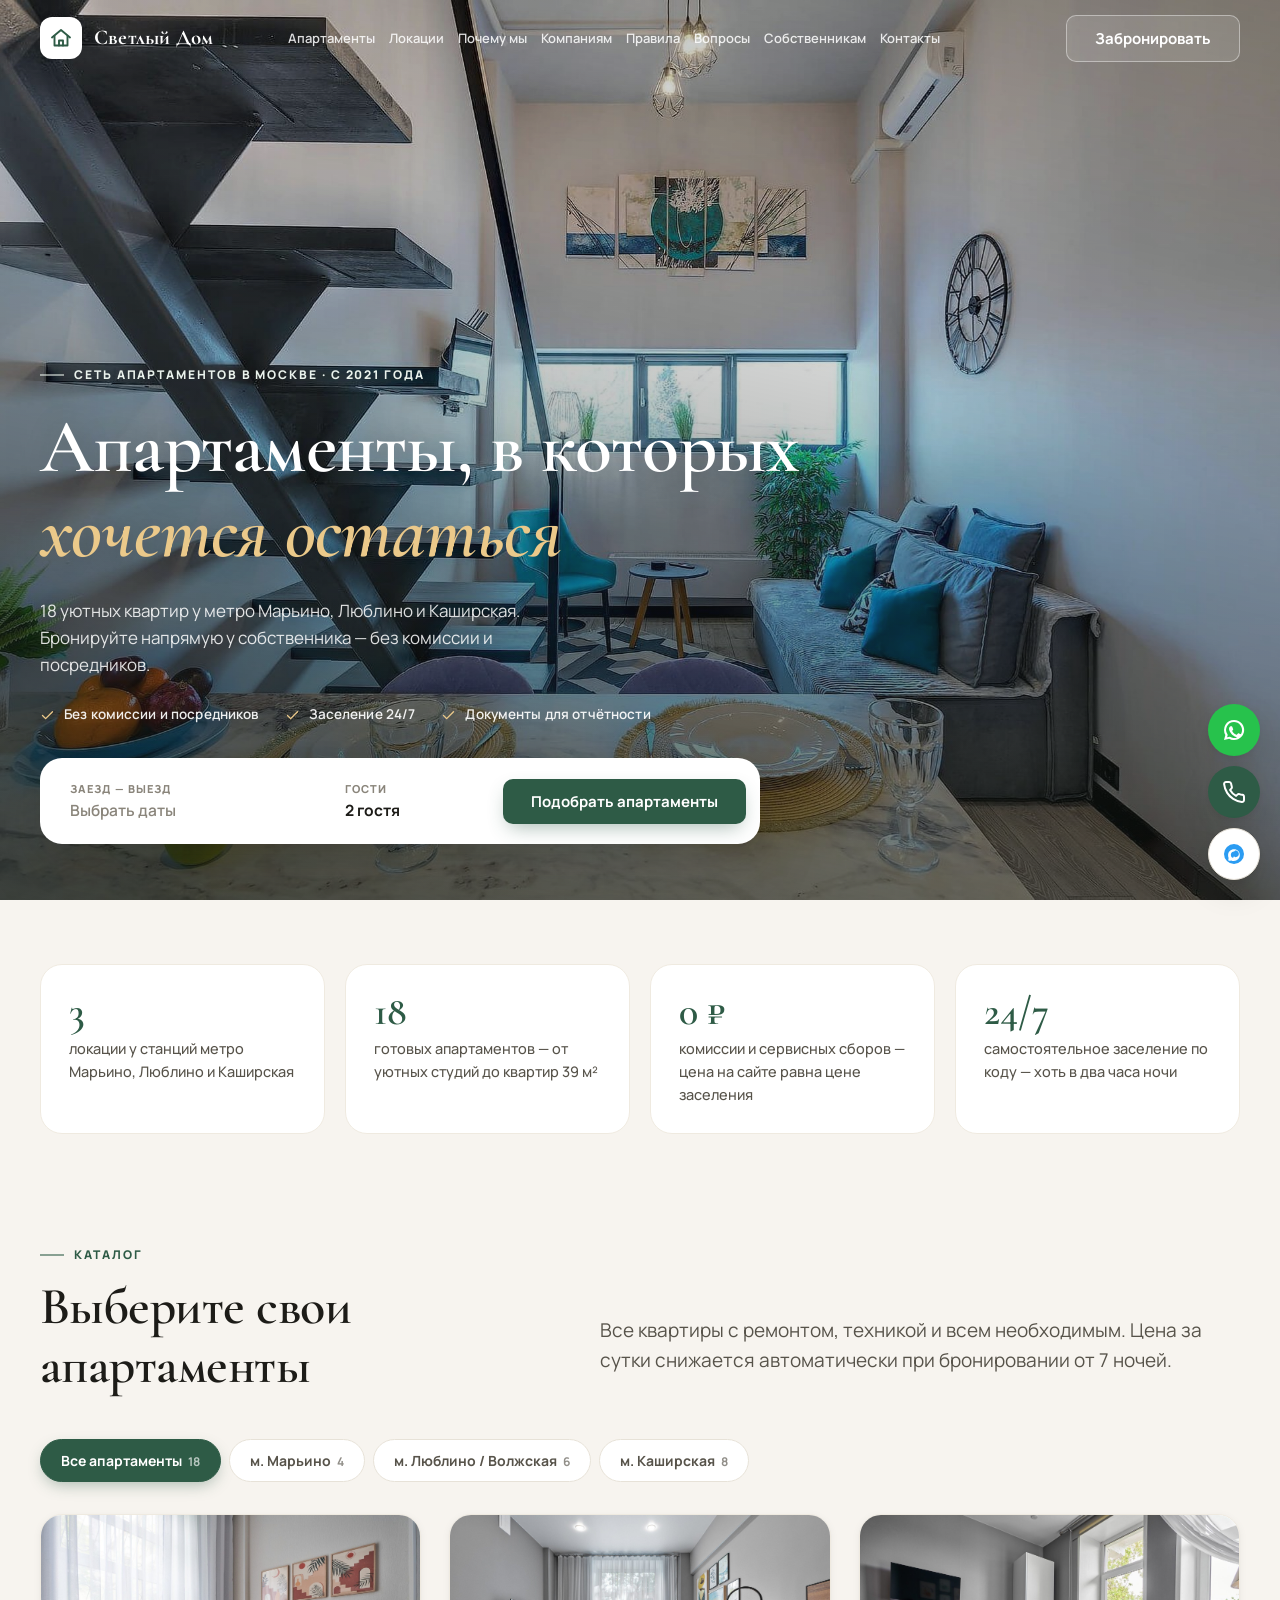
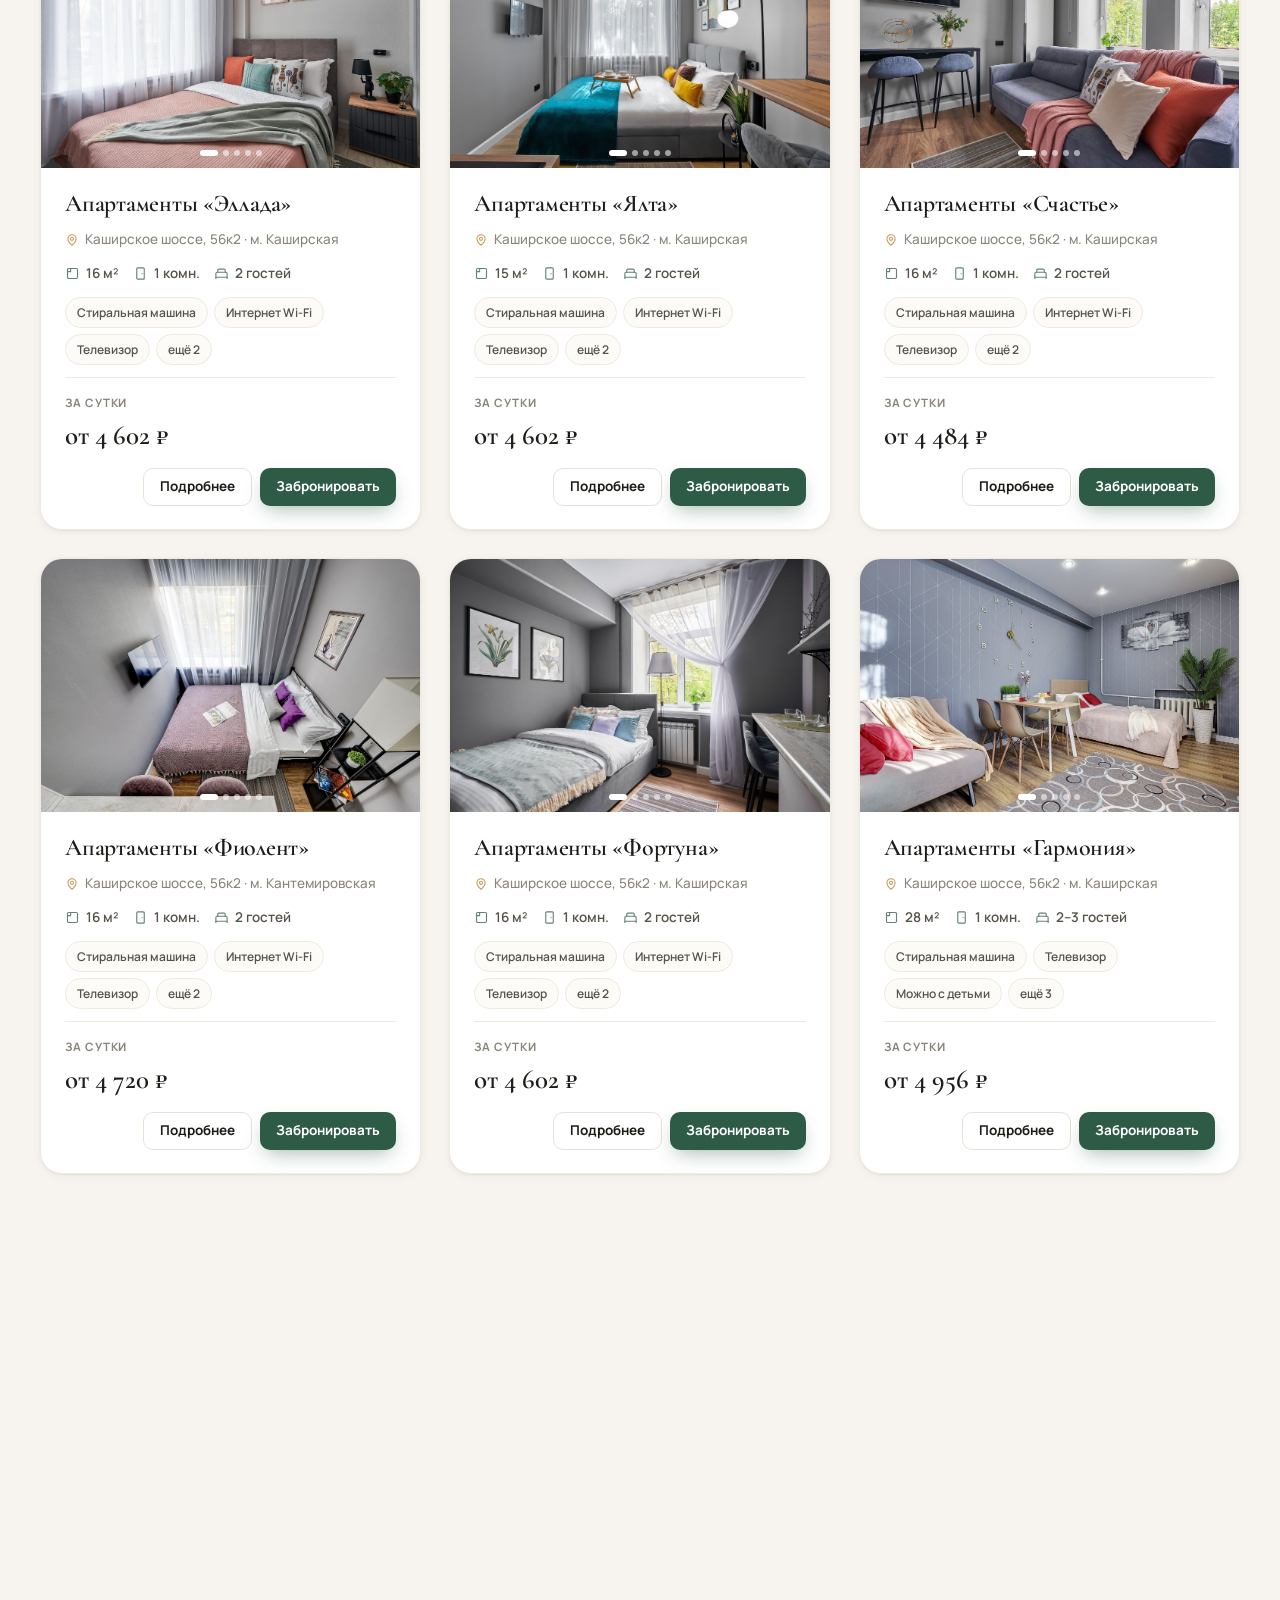
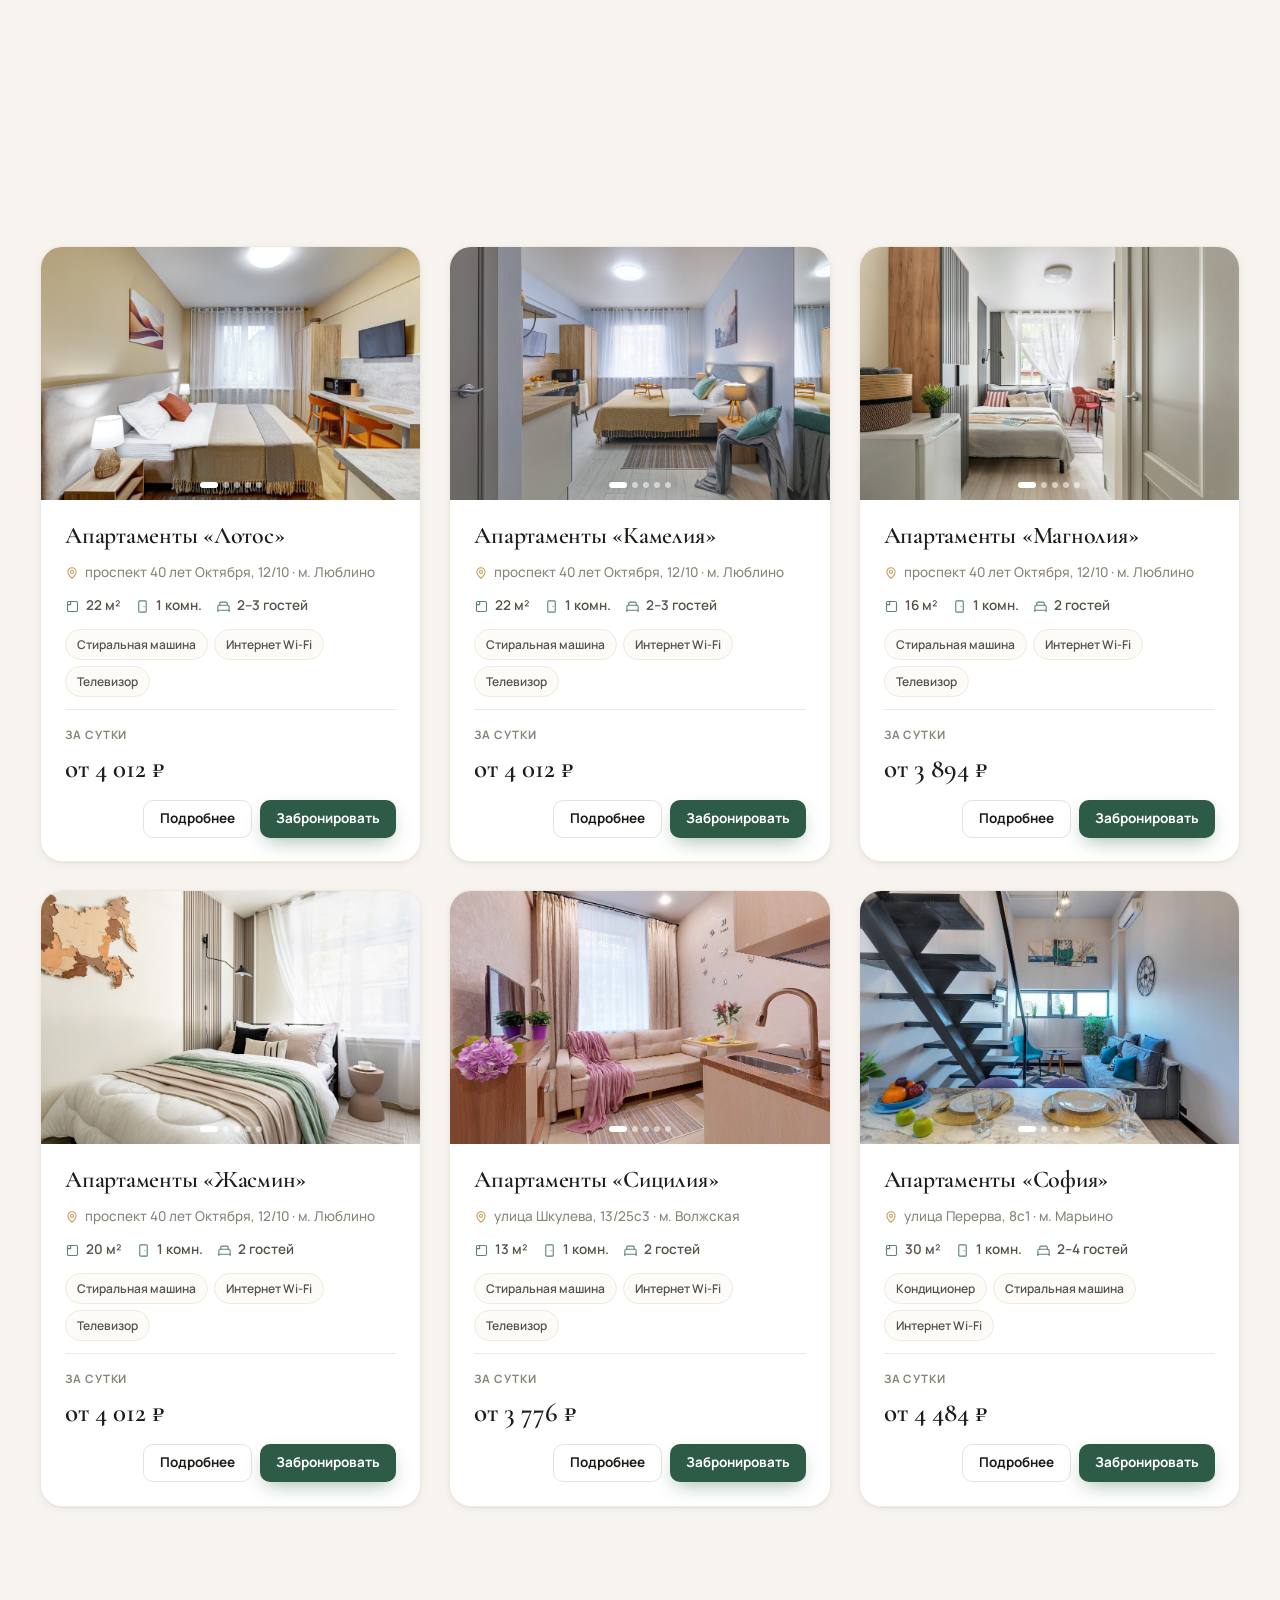
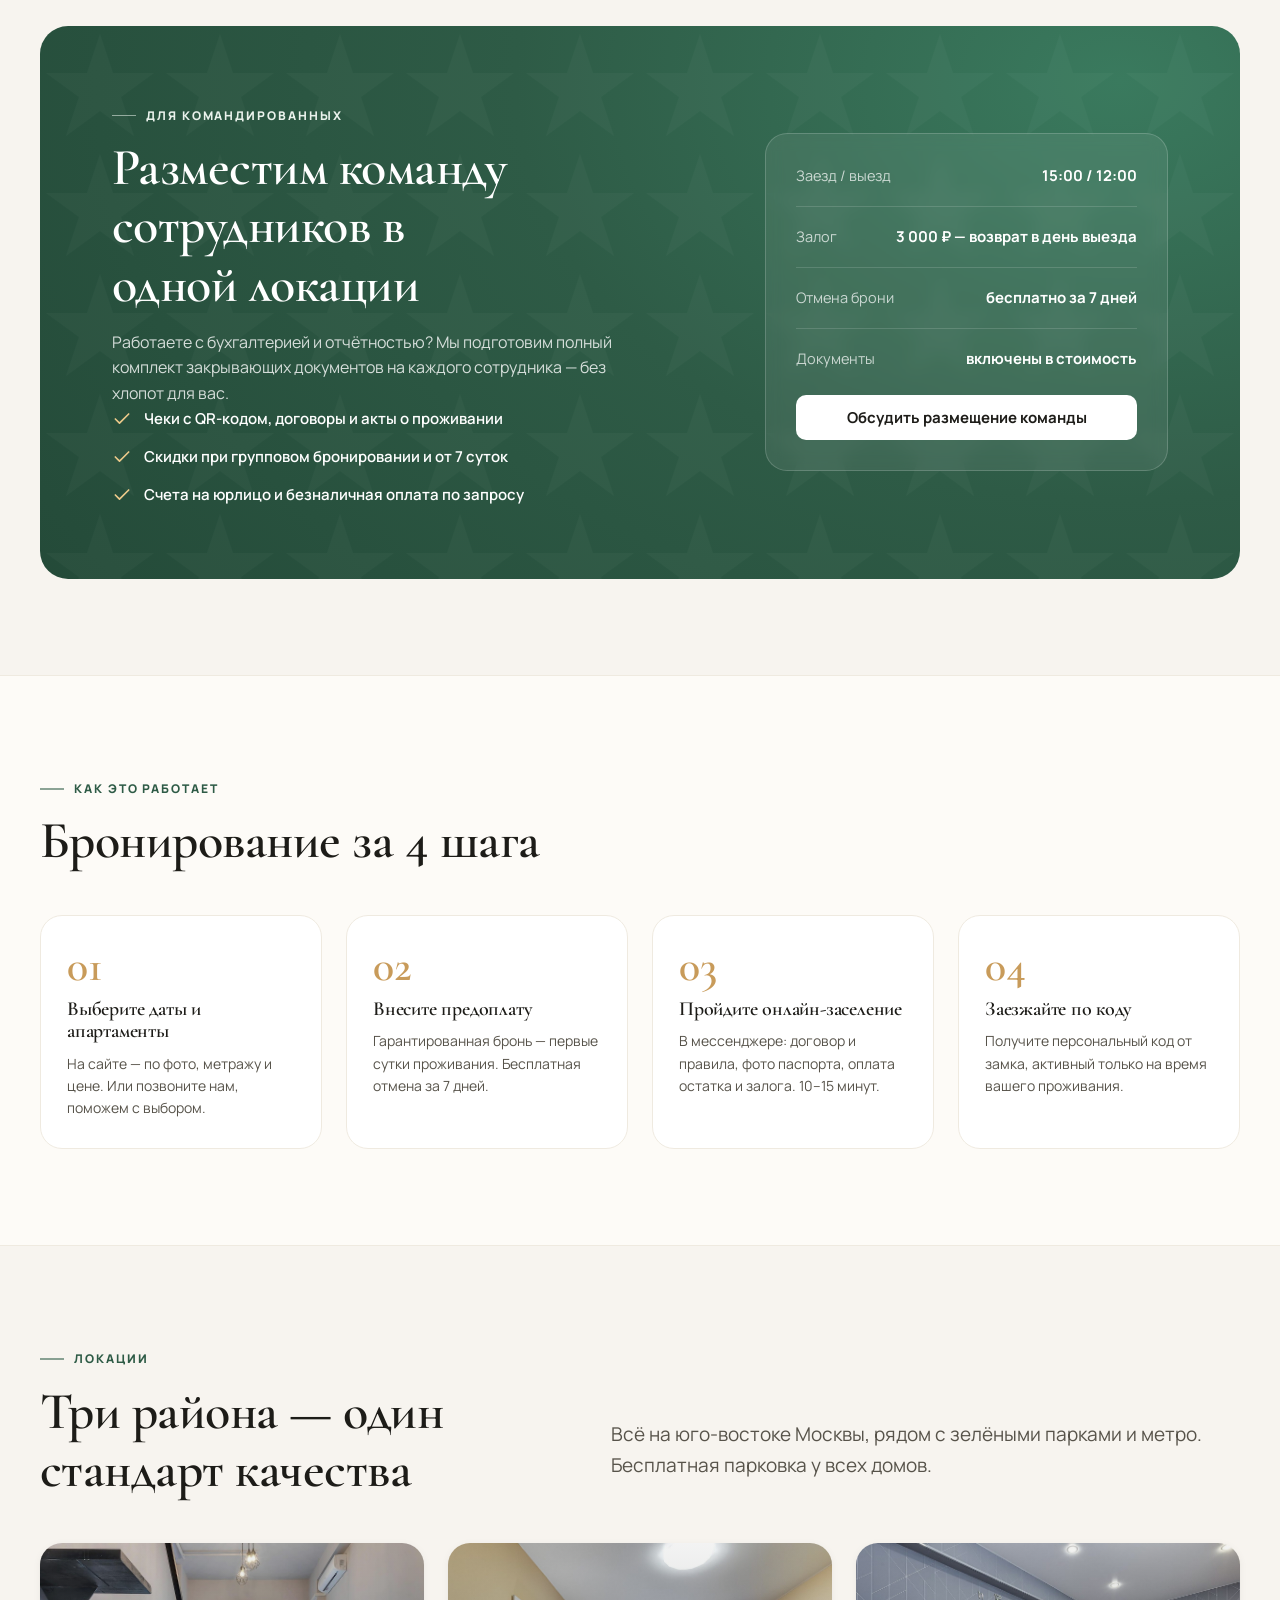
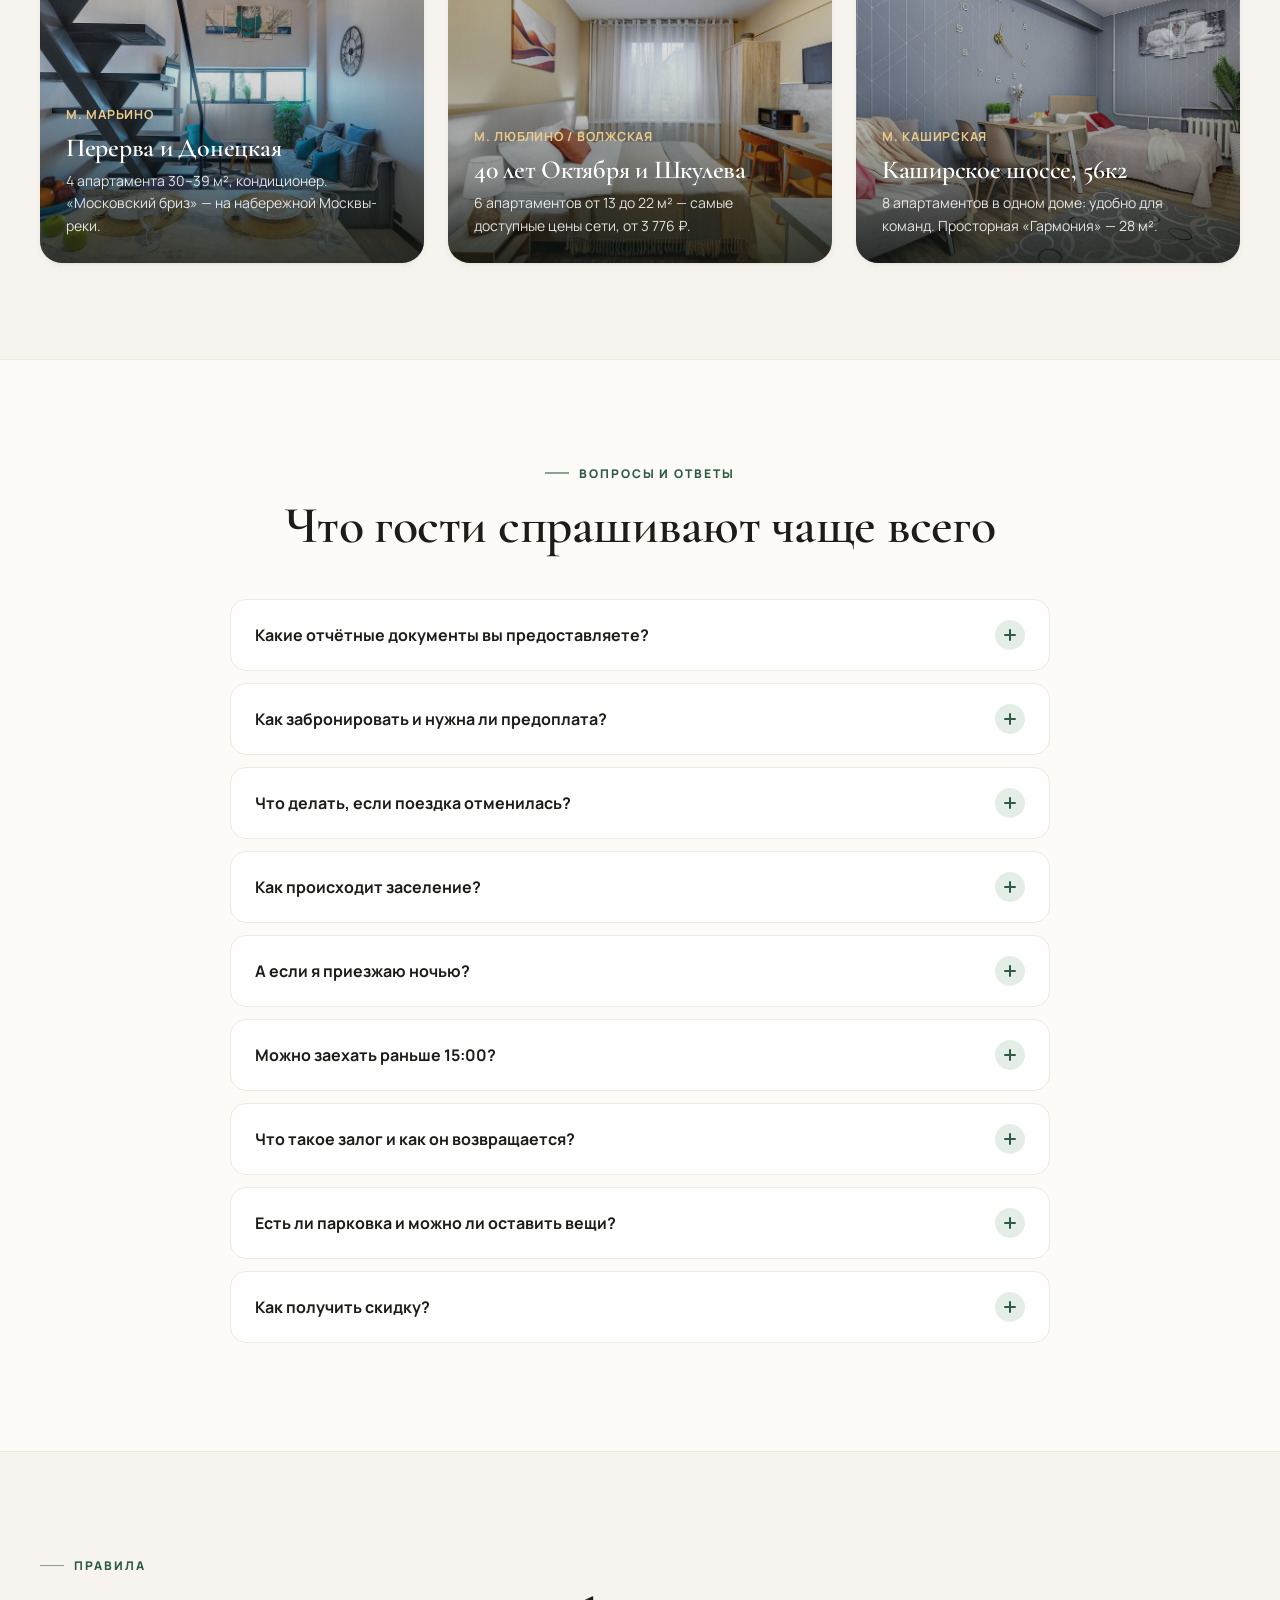
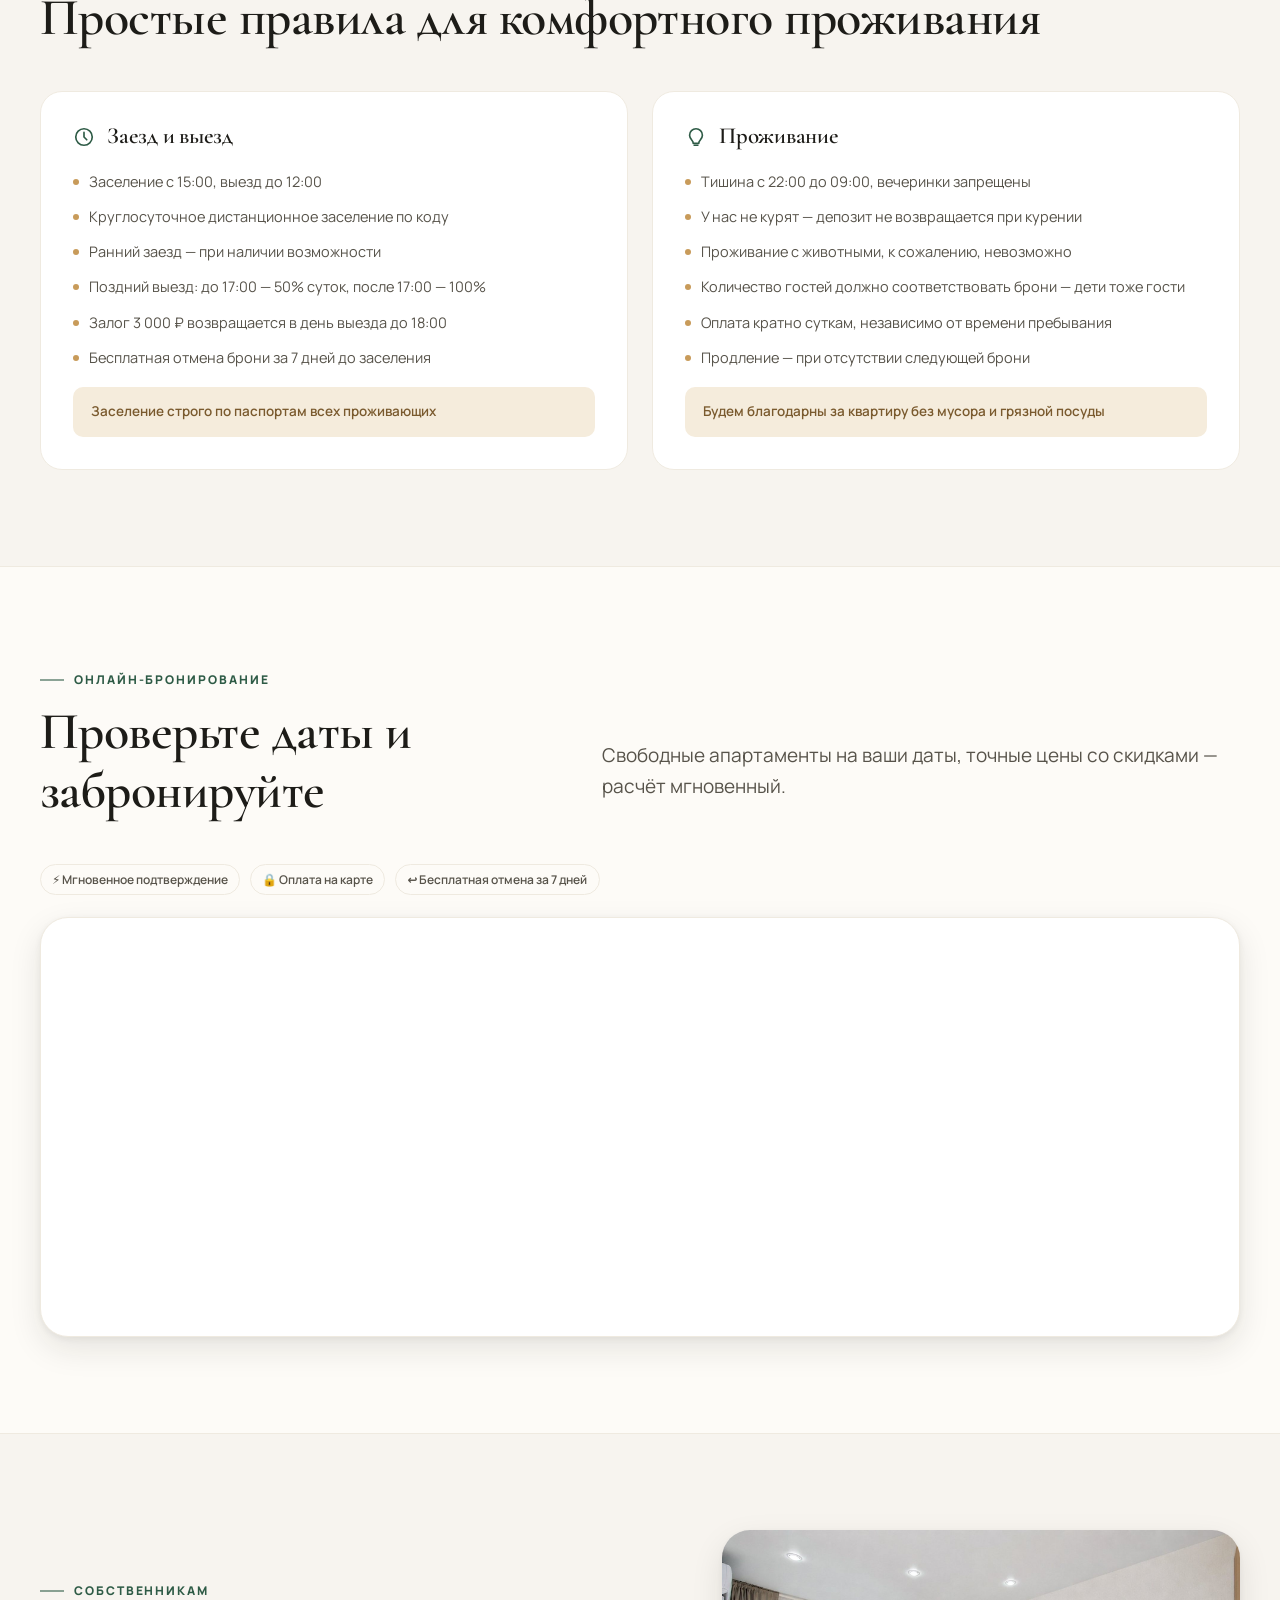
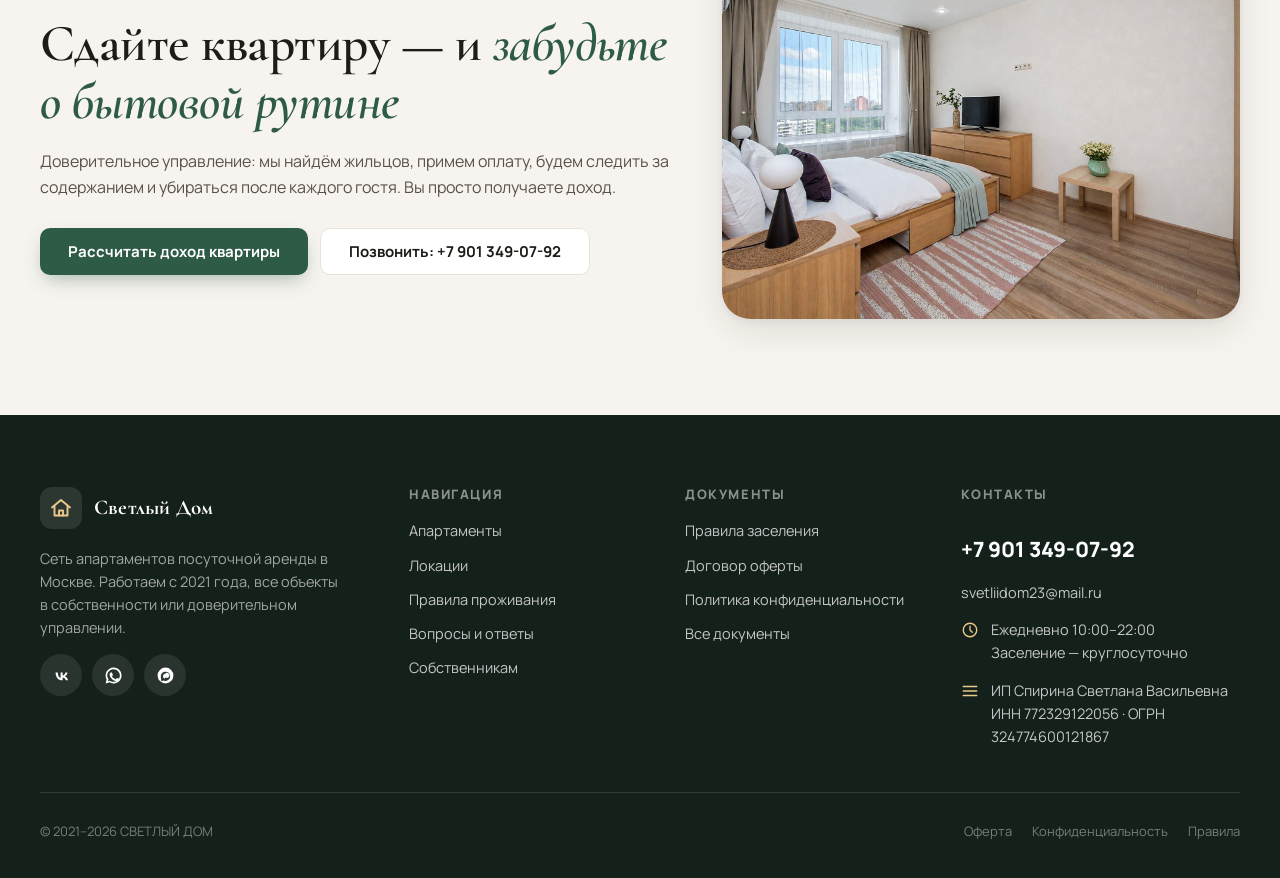
==== index.html @ 61e01cfd "Светлый Дом — редизайн сайта апартаментов (демо для владельца)" ====
<!DOCTYPE html>
<html lang="ru">
<head>
  <meta charset="UTF-8">
  <meta name="viewport" content="width=device-width, initial-scale=1.0">
  <title>Светлый Дом — апартаменты в Москве от собственника | Без комиссии, заселение 24/7</title>
  <meta name="description" content="Сеть апартаментов «Светлый Дом» у м. Марьино, Люблино и Каширская. Бронирование напрямую от собственника: без комиссии, круглосуточное заселение, отчётные документы для командировочных, скидки от 7 суток.">
  <link rel="canonical" href="https://svetliidom.ru/">
  <meta property="og:title" content="Светлый Дом — апартаменты в Москве от собственника">
  <meta property="og:description" content="18 апартаментов у трёх станций метро. Без комиссии, заселение 24/7, документы для отчётности.">
  <meta property="og:type" content="website">
  <meta property="og:url" content="https://svetliidom.ru/">
  <meta property="og:image" content="images/apartments/sofiya/1.jpg">
  <link rel="icon" href="favicon.svg" type="image/svg+xml">
  <link rel="preconnect" href="https://fonts.googleapis.com">
  <link rel="preconnect" href="https://fonts.gstatic.com" crossorigin>
  <link href="https://fonts.googleapis.com/css2?family=Cormorant+Garamond:ital,wght@0,500;0,600;0,700;1,500;1,600&family=Manrope:wght@400;500;600;700;800&display=swap" rel="stylesheet">
  <link rel="stylesheet" href="css/style.css?v=5">
  <script type="application/ld+json">
  {
    "@context": "https://schema.org",
    "@type": "LodgingBusiness",
    "name": "Светлый Дом — сеть апартаментов",
    "description": "Посуточная аренда апартаментов в Москве от собственника. Без комиссии, заселение 24/7, отчётные документы.",
    "telephone": "+7 901 349 07 92",
    "email": "svetliidom23@mail.ru",
    "priceRange": "от 3776 ₽",
    "address": { "@type": "PostalAddress", "addressLocality": "Москва", "addressCountry": "RU" },
    "openingHours": "Mo-Su 10:00-22:00",
    "url": "https://svetliidom.ru/"
  }
  </script>
</head>
<body>

<!-- ================= Хедер ================= -->
<header class="header header--onphoto" id="header">
  <div class="container header__inner">
    <a href="index.html" class="logo" aria-label="Светлый Дом — на главную">
      <span class="logo__mark">
        <svg viewBox="0 0 24 24" fill="none" stroke="#2E5B46" stroke-width="1.9" stroke-linecap="round" stroke-linejoin="round"><path d="M3 11.5 12 4l9 7.5"/><path d="M5.5 10v9.5h13V10"/><path d="M10 19.5v-5h4v5"/></svg>
      </span>
      Светлый Дом
    </a>

    <nav class="header__nav" aria-label="Основная навигация">
      <a href="#apartments">Апартаменты</a>
      <a href="#locations">Локации</a>
      <a href="#benefits">Почему мы</a>
      <a href="#business">Компаниям</a>
      <a href="#rules">Правила</a>
      <a href="#faq">Вопросы</a>
      <a href="#owners">Собственникам</a>
      <a href="#contacts">Контакты</a>
    </nav>

    <div class="header__right">
      <a class="header__phone" href="tel:+79013490792">+7 901 349-07-92</a>
      <a href="#booking" class="btn btn--ghost header__cta">Забронировать</a>
      <button class="burger" id="burger" aria-label="Открыть меню" aria-expanded="false"><span></span></button>
    </div>
  </div>
</header>

<!-- Мобильное меню -->
<div class="mobile-menu" id="mobileMenu" aria-hidden="true">
  <a class="mnav" href="#apartments">Апартаменты</a>
  <a class="mnav" href="#locations">Локации</a>
  <a class="mnav" href="#benefits">Почему мы</a>
  <a class="mnav" href="#business">Компаниям</a>
  <a class="mnav" href="#rules">Правила</a>
  <a class="mnav" href="#faq">Вопросы</a>
  <a class="mnav" href="#owners">Собственникам</a>
  <a class="mnav" href="#contacts">Контакты</a>
  <div class="mobile-menu__footer">
    <a href="tel:+79013490792" class="btn btn--primary btn--wide">+7 901 349-07-92</a>
    <a href="#booking" class="btn btn--ghost btn--wide" data-menu-close>Забронировать</a>
  </div>
</div>

<!-- ================= Hero ================= -->
<section class="hero">
  <div class="hero__bg">
    <img src="images/apartments/sofiya/1.jpg" alt="Светлая спальня апартаментов «Светлый Дом»" fetchpriority="high">
  </div>
  <div class="hero__shade"></div>

  <div class="container hero__content">
    <span class="kicker kicker--light hero__kicker reveal">Сеть апартаментов в Москве · с 2021 года</span>

    <h1 class="h-hero reveal" data-delay="1">Апартаменты, в которых <em>хочется остаться</em></h1>

    <p class="hero__lead reveal" data-delay="2">18 уютных квартир у метро Марьино, Люблино и Каширская. Бронируйте напрямую у собственника — без комиссии и посредников.</p>

    <ul class="hero__badges reveal" data-delay="3">
      <li class="badge"><svg viewBox="0 0 24 24" fill="none" stroke="currentColor" stroke-width="2.2" stroke-linecap="round" stroke-linejoin="round"><path d="M20 6 9 17l-5-5"/></svg> Без комиссии и посредников</li>
      <li class="badge"><svg viewBox="0 0 24 24" fill="none" stroke="currentColor" stroke-width="2.2" stroke-linecap="round" stroke-linejoin="round"><path d="M20 6 9 17l-5-5"/></svg> Заселение 24/7</li>
      <li class="badge"><svg viewBox="0 0 24 24" fill="none" stroke="currentColor" stroke-width="2.2" stroke-linecap="round" stroke-linejoin="round"><path d="M20 6 9 17l-5-5"/></svg> Документы для отчётности</li>
    </ul>

    <form class="bookbar reveal" id="bookbar" data-delay="3" autocomplete="off">
      <input type="hidden" name="checkin" id="bb-in">
      <input type="hidden" name="checkout" id="bb-out">
      <input type="hidden" name="guests" id="bb-guests" value="2">

      <button type="button" class="bookbar__field" id="bb-btn-range" aria-haspopup="dialog" aria-expanded="false">
        <span class="bookbar__label">Заезд — выезд</span>
        <span class="bookbar__value" id="bb-range-val">Выбрать даты</span>
      </button>
      <button type="button" class="bookbar__field" id="bb-btn-guests" aria-haspopup="dialog" aria-expanded="false">
        <span class="bookbar__label">Гости</span>
        <span class="bookbar__value" id="bb-guests-val">2 гостя</span>
      </button>
      <div class="bookbar__submit">
        <button type="submit" class="btn btn--primary">Подобрать апартаменты</button>
      </div>
    </form>
  </div>
</section>

<!-- ================= Факты ================= -->
<section class="facts">
  <div class="container facts__grid">
    <div class="fact reveal">
      <span class="fact__num">3<sup></sup></span>
      <span class="fact__label">локации у станций метро Марьино, Люблино и Каширская</span>
    </div>
    <div class="fact reveal" data-delay="1">
      <span class="fact__num">18</span>
      <span class="fact__label">готовых апартаментов — от уютных студий до квартир 39 м²</span>
    </div>
    <div class="fact reveal" data-delay="2">
      <span class="fact__num">0 ₽</span>
      <span class="fact__label">комиссии и сервисных сборов — цена на сайте равна цене заселения</span>
    </div>
    <div class="fact reveal" data-delay="3">
      <span class="fact__num">24/7</span>
      <span class="fact__label">самостоятельное заселение по коду — хоть в два часа ночи</span>
    </div>
  </div>
</section>

<!-- ================= Каталог ================= -->
<section class="section" id="apartments">
  <div class="container">
    <div class="section__head">
      <div class="reveal">
        <span class="kicker">Каталог</span>
        <h2 class="h-xl" style="margin-top:14px">Выберите свои апартаменты</h2>
      </div>
      <p class="lead reveal" data-delay="1">Все квартиры с ремонтом, техникой и всем необходимым. Цена за сутки снижается автоматически при бронировании от 7 ночей.</p>
    </div>

    <div class="filters reveal" id="filters" role="tablist" aria-label="Фильтр по локациям">
      <button class="chip is-active" data-filter="all" role="tab" aria-selected="true">Все апартаменты<span class="chip__count" data-count="all"></span></button>
      <button class="chip" data-filter="maryino" role="tab" aria-selected="false">м. Марьино<span class="chip__count" data-count="maryino"></span></button>
      <button class="chip" data-filter="lyublino" role="tab" aria-selected="false">м. Люблино / Волжская<span class="chip__count" data-count="lyublino"></span></button>
      <button class="chip" data-filter="kashirskaya" role="tab" aria-selected="false">м. Каширская<span class="chip__count" data-count="kashirskaya"></span></button>
    </div>

    <div class="cards" id="cards"><!-- карточки рендерятся из js/data.js --></div>
  </div>
</section>

<!-- ================= Почему мы ================= -->
<section class="section section--tint" id="benefits">
  <div class="container">
    <div class="section__head">
      <div class="reveal">
        <span class="kicker">Почему «Светлый Дом»</span>
        <h2 class="h-xl" style="margin-top:14px">Домашний уют без наценок</h2>
      </div>
      <p class="lead reveal" data-delay="1">Все апартаменты принадлежат нам или находятся в доверительном управлении. Вы общаетесь напрямую с хозяевами.</p>
    </div>

    <div class="benefits">
      <div class="benefit reveal">
        <span class="benefit__ico"><svg viewBox="0 0 24 24" fill="none" stroke="currentColor" stroke-width="1.8" stroke-linecap="round" stroke-linejoin="round"><path d="M12 2v4M12 18v4M2 12h4M18 12h4M4.9 4.9l2.8 2.8M16.3 16.3l2.8 2.8M4.9 19.1l2.8-2.8M16.3 7.7l2.8-2.8"/><circle cx="12" cy="12" r="3.4"/></svg></span>
        <h3>Прямо от собственника</h3>
        <p>Никаких комиссий, скрытых сборов и наценок агрегаторов. Честная цена — сразу на сайте.</p>
      </div>
      <div class="benefit reveal" data-delay="1">
        <span class="benefit__ico"><svg viewBox="0 0 24 24" fill="none" stroke="currentColor" stroke-width="1.8" stroke-linecap="round" stroke-linejoin="round"><rect x="2" y="5" width="20" height="14" rx="2"/><path d="M2 10h20"/><path d="M6 15h4"/></svg></span>
        <h3>Отчётные документы</h3>
        <p>Чеки с QR-кодом, договоры и акты для бухгалтерии — включены в стоимость, без доплат.</p>
      </div>
      <div class="benefit reveal" data-delay="2">
        <span class="benefit__ico"><svg viewBox="0 0 24 24" fill="none" stroke="currentColor" stroke-width="1.8" stroke-linecap="round" stroke-linejoin="round"><circle cx="12" cy="8" r="5"/><path d="M8.5 12.5 7 22l5-3 5 3-1.5-9.5"/></svg></span>
        <h3>Скидки от 7 суток</h3>
        <p>Чем дольше живёте — тем ниже цена за ночь. Скидка считается автоматически при бронировании.</p>
      </div>
      <div class="benefit reveal">
        <span class="benefit__ico"><svg viewBox="0 0 24 24" fill="none" stroke="currentColor" stroke-width="1.8" stroke-linecap="round" stroke-linejoin="round"><rect x="3" y="11" width="18" height="10" rx="2"/><path d="M7 11V7a5 5 0 0 1 10 0v4"/><circle cx="12" cy="16" r="1.6"/></svg></span>
        <h3>Заселение 24/7</h3>
        <p>Электронные замки и мини-сейфы с ключами: заезжайте ночью, рано утром — когда удобно вам.</p>
      </div>
      <div class="benefit reveal" data-delay="1">
        <span class="benefit__ico"><svg viewBox="0 0 24 24" fill="none" stroke="currentColor" stroke-width="1.8" stroke-linecap="round" stroke-linejoin="round"><path d="M3 11 12 3l9 8"/><path d="M5.5 9.5V21h13V9.5"/><path d="M9.5 21v-6.5h5V21"/></svg></span>
        <h3>Всё для жизни</h3>
        <p>Кухня с плитой и посудой, стиральная машина, свежее бельё и полотенца — как дома.</p>
      </div>
      <div class="benefit reveal" data-delay="2">
        <span class="benefit__ico"><svg viewBox="0 0 24 24" fill="none" stroke="currentColor" stroke-width="1.8" stroke-linecap="round" stroke-linejoin="round"><path d="M12 21s-7.5-4.6-9.3-9A5.4 5.4 0 0 1 12 6.2 5.4 5.4 0 0 1 21.3 12c-1.8 4.4-9.3 9-9.3 9z"/></svg></span>
        <h3>Гости возвращаются</h3>
        <p>98% залогов возвращается в день выезда. Мы за долгосрочное сотрудничество, а не разовый доход.</p>
      </div>
    </div>
  </div>
</section>

<!-- ================= Командировочным ================= -->
<section class="section" id="business">
  <div class="container">
    <div class="business reveal">
      <div class="business__inner">
        <div>
          <span class="kicker kicker--light">Для командированных</span>
          <h2 class="h-xl" style="margin-top:14px">Разместим команду сотрудников в одной локации</h2>
          <p>Работаете с бухгалтерией и отчётностью? Мы подготовим полный комплект закрывающих документов на каждого сотрудника — без хлопот для вас.</p>
          <ul class="business__list">
            <li><svg viewBox="0 0 24 24" fill="none" stroke="currentColor" stroke-width="2" stroke-linecap="round" stroke-linejoin="round"><path d="M20 6 9 17l-5-5"/></svg>Чеки с QR-кодом, договоры и акты о проживании</li>
            <li><svg viewBox="0 0 24 24" fill="none" stroke="currentColor" stroke-width="2" stroke-linecap="round" stroke-linejoin="round"><path d="M20 6 9 17l-5-5"/></svg>Скидки при групповом бронировании и от 7 суток</li>
            <li><svg viewBox="0 0 24 24" fill="none" stroke="currentColor" stroke-width="2" stroke-linecap="round" stroke-linejoin="round"><path d="M20 6 9 17l-5-5"/></svg>Счета на юрлицо и безналичная оплата по запросу</li>
          </ul>
        </div>
        <div class="business__card">
          <div class="row"><span>Заезд / выезд</span><b>15:00 / 12:00</b></div>
          <hr>
          <div class="row"><span>Залог</span><b>3 000 ₽ — возврат в день выезда</b></div>
          <hr>
          <div class="row"><span>Отмена брони</span><b>бесплатно за 7 дней</b></div>
          <hr>
          <div class="row"><span>Документы</span><b>включены в стоимость</b></div>
          <a href="tel:+79013490792" class="btn btn--light btn--wide" style="margin-top:6px">Обсудить размещение команды</a>
        </div>
      </div>
    </div>
  </div>
</section>

<!-- ================= Как забронировать ================= -->
<section class="section section--tint" id="how">
  <div class="container">
    <div class="section__head">
      <div class="reveal">
        <span class="kicker">Как это работает</span>
        <h2 class="h-xl" style="margin-top:14px">Бронирование за 4 шага</h2>
      </div>
    </div>

    <div class="steps">
      <div class="step reveal">
        <span class="step__num">01</span>
        <h3>Выберите даты и апартаменты</h3>
        <p>На сайте — по фото, метражу и цене. Или позвоните нам, поможем с выбором.</p>
      </div>
      <div class="step reveal" data-delay="1">
        <span class="step__num">02</span>
        <h3>Внесите предоплату</h3>
        <p>Гарантированная бронь — первые сутки проживания. Бесплатная отмена за 7 дней.</p>
      </div>
      <div class="step reveal" data-delay="2">
        <span class="step__num">03</span>
        <h3>Пройдите онлайн-заселение</h3>
        <p>В мессенджере: договор и правила, фото паспорта, оплата остатка и залога. 10–15 минут.</p>
      </div>
      <div class="step reveal" data-delay="3">
        <span class="step__num">04</span>
        <h3>Заезжайте по коду</h3>
        <p>Получите персональный код от замка, активный только на время вашего проживания.</p>
      </div>
    </div>
  </div>
</section>

<!-- ================= Локации ================= -->
<section class="section" id="locations">
  <div class="container">
    <div class="section__head">
      <div class="reveal">
        <span class="kicker">Локации</span>
        <h2 class="h-xl" style="margin-top:14px">Три района — один стандарт качества</h2>
      </div>
      <p class="lead reveal" data-delay="1">Всё на юго-востоке Москвы, рядом с зелёными парками и метро. Бесплатная парковка у всех домов.</p>
    </div>

    <div class="locations">
      <div class="loc reveal">
        <img src="images/apartments/sofiya/1.jpg" alt="Апартаменты у метро Марьино" loading="lazy">
        <div class="loc__shade"></div>
        <div class="loc__body">
          <span class="loc__metro">м. Марьино</span>
          <h3>Перерва и Донецкая</h3>
          <p>4 апартамента 30–39 м², кондиционер. «Московский бриз» — на набережной Москвы-реки.</p>
        </div>
      </div>
      <div class="loc reveal" data-delay="1">
        <img src="images/apartments/lotos/1.jpg" alt="Апартаменты у метро Люблино" loading="lazy">
        <div class="loc__shade"></div>
        <div class="loc__body">
          <span class="loc__metro">м. Люблино / Волжская</span>
          <h3>40 лет Октября и Шкулева</h3>
          <p>6 апартаментов от 13 до 22 м² — самые доступные цены сети, от 3 776 ₽.</p>
        </div>
      </div>
      <div class="loc reveal" data-delay="2">
        <img src="images/apartments/garmoniya/1.jpg" alt="Апартаменты у метро Каширская" loading="lazy">
        <div class="loc__shade"></div>
        <div class="loc__body">
          <span class="loc__metro">м. Каширская</span>
          <h3>Каширское шоссе, 56к2</h3>
          <p>8 апартаментов в одном доме: удобно для команд. Просторная «Гармония» — 28 м².</p>
        </div>
      </div>
    </div>
  </div>
</section>

<!-- ================= FAQ ================= -->
<section class="section section--tint" id="faq">
  <div class="container">
    <div class="section__head" style="justify-content:center;text-align:center;flex-direction:column;align-items:center">
      <div class="reveal">
        <span class="kicker">Вопросы и ответы</span>
        <h2 class="h-xl" style="margin-top:14px">Что гости спрашивают чаще всего</h2>
      </div>
    </div>

    <div class="faq" id="faqList">
      <div class="faq__item reveal">
        <button class="faq__q" aria-expanded="false">Какие отчётные документы вы предоставляете?<span class="plus" aria-hidden="true"></span></button>
        <div class="faq__a"><div class="faq__a-inner">
          <p>Полный комплект для бухгалтерии: чек с QR-кодом, договор и акт о проживании. При заезде укажите, какой комплект нужен, — мы подготовим его во время проживания. Документы для командированных входят в стоимость.</p>
        </div></div>
      </div>

      <div class="faq__item reveal">
        <button class="faq__q" aria-expanded="false">Как забронировать и нужна ли предоплата?<span class="plus" aria-hidden="true"></span></button>
        <div class="faq__a"><div class="faq__a-inner">
          <p>Выберите даты и апартаменты на сайте, позвоните или напишите в WhatsApp: <a href="tel:+79013490792" style="color:var(--pine);font-weight:700">+7 901 349 07 92</a>. Гарантированная бронь — при оплате первых суток: с этого момента мы отказываем другим гостям на ваши даты.</p>
        </div></div>
      </div>

      <div class="faq__item reveal">
        <button class="faq__q" aria-expanded="false">Что делать, если поездка отменилась?<span class="plus" aria-hidden="true"></span></button>
        <div class="faq__a"><div class="faq__a-inner">
          <p>Отмена за 7 и более дней до заезда — возвращаем задаток полностью. К сожалению, при отмене менее чем за 7 дней оплата не возвращается: за это время мы уже отказали другим гостям.</p>
        </div></div>
      </div>

      <div class="faq__item reveal">
        <button class="faq__q" aria-expanded="false">Как происходит заселение?<span class="plus" aria-hidden="true"></span></button>
        <div class="faq__a"><div class="faq__a-inner">
          <p>В день заезда с 10:00 до 12:00 мы созваниваемся и уточняем время прибытия. Заселение самостоятельное — через электронный замок или мини-сейф с ключами. В мессенджере вы знакомитесь с документами, прикрепляете паспорт и оплачиваете остаток и залог, после чего получаете персональный код от замка.</p>
        </div></div>
      </div>

      <div class="faq__item reveal">
        <button class="faq__q" aria-expanded="false">А если я приезжаю ночью?<span class="plus" aria-hidden="true"></span></button>
        <div class="faq__a"><div class="faq__a-inner">
          <p>У нас круглосуточное заселение: все объекты оборудованы электронными замками и минисейфами. Пройдите авторизацию и оплату заранее в наше рабочее время (10:00–22:00) — и коды от замка будут готовы к вашему приезду.</p>
        </div></div>
      </div>

      <div class="faq__item reveal">
        <button class="faq__q" aria-expanded="false">Можно заехать раньше 15:00?<span class="plus" aria-hidden="true"></span></button>
        <div class="faq__a"><div class="faq__a-inner">
          <p>Ранний заезд возможен, если гости перед вами выехали раньше и мы успели подготовить квартиру — узнаете в день заезда. Гарантированный ранний заезд — бронирование дополнительных суток накануне.</p>
        </div></div>
      </div>

      <div class="faq__item reveal">
        <button class="faq__q" aria-expanded="false">Что такое залог и как он возвращается?<span class="plus" aria-hidden="true"></span></button>
        <div class="faq__a"><div class="faq__a-inner">
          <p>Страховой депозит 3 000 ₽ — за сохранность имущества и соблюдение правил. Возвращаем переводом на карту в течение суток после выезда, после уборки и проверки. 98% депозитов возвращается полностью.</p>
        </div></div>
      </div>

      <div class="faq__item reveal">
        <button class="faq__q" aria-expanded="false">Есть ли парковка и можно ли оставить вещи?<span class="plus" aria-hidden="true"></span></button>
        <div class="faq__a"><div class="faq__a-inner">
          <p>Около всех объектов — бесплатная общественная парковка, рядом с некоторыми есть платные стоянки. Камеры хранения в апартаментах нет, но в некоторых локациях мы можем принять вещи — уточните по телефону заранее.</p>
        </div></div>
      </div>

      <div class="faq__item reveal">
        <button class="faq__q" aria-expanded="false">Как получить скидку?<span class="plus" aria-hidden="true"></span></button>
        <div class="faq__a"><div class="faq__a-inner">
          <p>Скидка за длительное проживание (от 7 суток) считается автоматически при бронировании. Акции публикуем на сайте и в нашей группе <a href="https://vk.com/svetliidom_aparts" target="_blank" rel="noopener" style="color:var(--pine);font-weight:700">ВКонтакте</a>.</p>
        </div></div>
      </div>
    </div>
  </div>
</section>

<!-- ================= Правила ================= -->
<section class="section" id="rules">
  <div class="container">
    <div class="section__head">
      <div class="reveal">
        <span class="kicker">Правила</span>
        <h2 class="h-xl" style="margin-top:14px">Простые правила для комфортного проживания</h2>
      </div>
    </div>

    <div class="rules">
      <div class="rules__col reveal">
        <h3><svg viewBox="0 0 24 24" fill="none" stroke="currentColor" stroke-width="1.8" stroke-linecap="round" stroke-linejoin="round"><circle cx="12" cy="12" r="9"/><path d="M12 7v5l3 3"/></svg>Заезд и выезд</h3>
        <ul>
          <li>Заселение с 15:00, выезд до 12:00</li>
          <li>Круглосуточное дистанционное заселение по коду</li>
          <li>Ранний заезд — при наличии возможности</li>
          <li>Поздний выезд: до 17:00 — 50% суток, после 17:00 — 100%</li>
          <li>Залог 3 000 ₽ возвращается в день выезда до 18:00</li>
          <li>Бесплатная отмена брони за 7 дней до заселения</li>
        </ul>
        <div class="rules__note">Заселение строго по паспортам всех проживающих</div>
      </div>

      <div class="rules__col reveal" data-delay="1">
        <h3><svg viewBox="0 0 24 24" fill="none" stroke="currentColor" stroke-width="1.8" stroke-linecap="round" stroke-linejoin="round"><path d="M12 3a7 7 0 0 1 7 7c0 2.4-1.2 4-2.5 5.5-.8.9-1.5 2-1.5 3.5h-6c0-1.5-.7-2.6-1.5-3.5C6.2 14 5 12.4 5 10a7 7 0 0 1 7-7z"/><path d="M10 21h4"/></svg>Проживание</h3>
        <ul>
          <li>Тишина с 22:00 до 09:00, вечеринки запрещены</li>
          <li>У нас не курят — депозит не возвращается при курении</li>
          <li>Проживание с животными, к сожалению, невозможно</li>
          <li>Количество гостей должно соответствовать брони — дети тоже гости</li>
          <li>Оплата кратно суткам, независимо от времени пребывания</li>
          <li>Продление — при отсутствии следующей брони</li>
        </ul>
        <div class="rules__note">Будем благодарны за квартиру без мусора и грязной посуды</div>
      </div>
    </div>
  </div>
</section>

<!-- ================= Бронирование (виджет) ================= -->
<section class="section booking" id="booking">
  <div class="container">
    <div class="section__head">
      <div class="reveal">
        <span class="kicker">Онлайн-бронирование</span>
        <h2 class="h-xl" style="margin-top:14px">Проверьте даты и забронируйте</h2>
      </div>
      <p class="lead reveal" data-delay="1">Свободные апартаменты на ваши даты, точные цены со скидками — расчёт мгновенный.</p>
    </div>

    <div class="booking__hint reveal">
      <span class="mini">⚡ Мгновенное подтверждение</span>
      <span class="mini">🔒 Оплата на карте</span>
      <span class="mini">↩️ Бесплатная отмена за 7 дней</span>
    </div>

    <div class="booking__frame reveal">
      <!-- Виджет бронирования Homereserve -->
      <div id="hr-widget"></div>
    </div>
  </div>
</section>

<!-- ================= Собственникам ================= -->
<section class="section" id="owners">
  <div class="container owners">
    <div class="reveal">
      <span class="kicker">Собственникам</span>
      <h2 class="h-xl" style="margin-top:14px">Сдайте квартиру — и <em>забудьте о бытовой рутине</em></h2>
      <p>Доверительное управление: мы найдём жильцов, примем оплату, будем следить за содержанием и убираться после каждого гостя. Вы просто получаете доход.</p>
      <div class="owners__cta">
        <a href="https://wa.me/79013490792?text=%D0%97%D0%B4%D1%80%D0%B0%D0%B2%D1%81%D1%82%D0%B2%D1%83%D0%B9%D1%82%D0%B5!%20%D0%A5%D0%BE%D1%87%D1%83%20%D1%80%D0%B0%D1%81%D1%81%D1%87%D0%B8%D1%82%D0%B0%D1%82%D1%8C%20%D0%B4%D0%BE%D1%85%D0%BE%D0%B4%20%D0%BE%D1%82%20%D1%81%D0%B4%D0%B0%D1%87%D0%B8%20%D0%BA%D0%B2%D0%B0%D1%80%D1%82%D0%B8%D1%80%D1%8B%20%D0%B2%20%D0%B4%D0%BE%D0%B2%D0%B5%D1%80%D0%B8%D1%82%D0%B5%D0%BB%D1%8C%D0%BD%D0%BE%D0%B5%20%D1%83%D0%BF%D1%80%D0%B0%D0%B2%D0%BB%D0%B5%D0%BD%D0%B8%D0%B5" target="_blank" rel="noopener" class="btn btn--primary">Рассчитать доход квартиры</a>
        <a href="tel:+79013490792" class="btn btn--ghost">Позвонить: +7 901 349-07-92</a>
      </div>
    </div>
    <div class="owners__photo reveal" data-delay="1">
      <img src="images/apartments/moskovskiy-briz/2.jpg" alt="Уютная гостиная апартаментов" loading="lazy">
    </div>
  </div>
</section>

<!-- ================= Footer ================= -->
<footer class="footer" id="contacts">
  <div class="container">
    <div class="footer__grid">
      <div>
        <a href="index.html" class="logo">
          <span class="logo__mark">
            <svg viewBox="0 0 24 24" fill="none" stroke="#EBC98A" stroke-width="1.9" stroke-linecap="round" stroke-linejoin="round"><path d="M3 11.5 12 4l9 7.5"/><path d="M5.5 10v9.5h13V10"/><path d="M10 19.5v-5h4v5"/></svg>
          </span>
          Светлый Дом
        </a>
        <p class="footer__about">Сеть апартаментов посуточной аренды в Москве. Работаем с 2021 года, все объекты в собственности или доверительном управлении.</p>
        <div class="footer__soc">
          <a href="https://vk.com/svetliidom_aparts" target="_blank" rel="noopener" aria-label="Мы ВКонтакте">
            <svg viewBox="0 0 24 24" fill="currentColor"><path d="M13.16 18.05c-5.42 0-8.51-3.71-8.64-9.88h2.71c.09 4.51 2.08 6.42 3.66 6.81V8.17h2.55v3.89c1.56-.17 3.2-1.95 3.75-3.89h2.55a7.54 7.54 0 0 1-3.47 4.9 7.81 7.81 0 0 1 4.06 4.98h-2.81a4.88 4.88 0 0 0-4.08-3.51v3.51z"/></svg>
          </a>
          <a href="https://wa.me/79013490792" target="_blank" rel="noopener" aria-label="Написать в WhatsApp">
            <svg viewBox="0 0 24 24" fill="currentColor"><path d="M12 2a10 10 0 0 0-8.66 15L2 22l5.14-1.35A10 10 0 1 0 12 2zm0 2a8 8 0 1 1-4.1 14.86l-.3-.18-2.53.66.68-2.46-.19-.31A8 8 0 0 1 12 4zm-3.1 4.2c-.2 0-.52.07-.8.37-.27.3-1.05 1.03-1.05 2.5s1.07 2.9 1.22 3.1c.15.2 2.1 3.34 5.15 4.55 2.54 1 3.06.8 3.61.75.55-.05 1.78-.73 2.03-1.43.25-.7.25-1.3.18-1.43-.08-.12-.28-.2-.57-.35-.3-.15-1.78-.88-2.05-.98-.28-.1-.48-.15-.68.15-.2.3-.77.97-.95 1.17-.17.2-.35.22-.65.08-.3-.15-1.25-.46-2.39-1.48-.88-.79-1.48-1.76-1.65-2.06-.18-.3-.02-.46.13-.6.13-.14.3-.35.45-.52.15-.18.2-.3.3-.5.1-.2.05-.38-.02-.53-.08-.15-.68-1.62-.93-2.22-.24-.58-.49-.5-.67-.51h-.57z"/></svg>
          </a>
          <a href="https://max.ru/u/f9LHodD0cOJNkW-JemsRFSz0se-nJU8LJxaXXSZ8wQe9YVMer47oV98mtPc" target="_blank" rel="noopener" aria-label="Написать в Max">
            <svg viewBox="0 0 24 24" fill="currentColor"><path d="M12 2a10 10 0 1 0 0 20 10 10 0 0 0 0-20zm.1 5.2c3.34 0 5.71 2.6 5.72 5.86.01 3.27-2.62 5.86-5.94 5.87a6.3 6.3 0 0 1-2.7-.53c-1.2.54-2.97.7-2.86-.28 0-.62.14-1.44.28-2.22a6.03 6.03 0 0 1-.51-2.83c.01-3.27 2.67-5.86 6.01-5.87zm.08 2.36c-1.63-.07-3.16 1.2-3.34 2.94-.1 1.47.65 3.22 2.1 3.37.1.01.26-.03.32-.22.13-.42.43-1.13.64-1.08.44.24 1.06.54 1.69.57 1.7.07 3.22-1.36 3.29-3.07.1-1.7-1.36-3.36-3.09-3.5-.2-.02-.41-.01-.61-.01z"/></svg>
          </a>
        </div>
      </div>

      <div class="footer__col">
        <h4>Навигация</h4>
        <ul>
          <li><a href="#apartments">Апартаменты</a></li>
          <li><a href="#locations">Локации</a></li>
          <li><a href="#rules">Правила проживания</a></li>
          <li><a href="#faq">Вопросы и ответы</a></li>
          <li><a href="#owners">Собственникам</a></li>
        </ul>
      </div>

      <div class="footer__col">
        <h4>Документы</h4>
        <ul>
          <li><a href="rules.html">Правила заселения</a></li>
          <li><a href="oferta.html">Договор оферты</a></li>
          <li><a href="privacy.html">Политика конфиденциальности</a></li>
          <li><a href="documents.html">Все документы</a></li>
        </ul>
      </div>

      <div class="footer__contacts">
        <h4>Контакты</h4>
        <a class="footer__phone" href="tel:+79013490792">+7 901 349-07-92</a>
        <a href="mailto:svetliidom23@mail.ru">svetliidom23@mail.ru</a>
        <div class="fc">
          <svg viewBox="0 0 24 24" fill="none" stroke="currentColor" stroke-width="1.8" stroke-linecap="round" stroke-linejoin="round"><circle cx="12" cy="12" r="9"/><path d="M12 7v5l3 3"/></svg>
          <span>Ежедневно 10:00–22:00<br>Заселение — круглосуточно</span>
        </div>
        <div class="fc">
          <svg viewBox="0 0 24 24" fill="none" stroke="currentColor" stroke-width="1.8" stroke-linecap="round" stroke-linejoin="round"><path d="M3 12h18M3 6h18M3 18h18"/></svg>
          <span>ИП Спирина Светлана Васильевна<br>ИНН 772329122056 · ОГРН 324774600121867</span>
        </div>
      </div>
    </div>

    <div class="footer__bottom">
      <span>© 2021–2026 СВЕТЛЫЙ ДОМ</span>
      <nav>
        <a href="oferta.html">Оферта</a>
        <a href="privacy.html">Конфиденциальность</a>
        <a href="rules.html">Правила</a>
      </nav>
    </div>
  </div>
</footer>

<!-- ================= Модалка апартаментов ================= -->
<div class="modal" id="apModal" role="dialog" aria-modal="true" aria-label="Подробнее об апартаментах">
  <div class="modal__backdrop" data-modal-close></div>
  <div class="modal__dialog">
    <button class="modal__close" data-modal-close aria-label="Закрыть">
      <svg viewBox="0 0 24 24" fill="none" stroke="currentColor" stroke-width="2.2" stroke-linecap="round"><path d="M6 6l12 12M18 6 6 18"/></svg>
    </button>
    <div class="modal__gallery" id="modalGallery"></div>
    <div class="modal__info" id="modalInfo"></div>
  </div>
</div>

<!-- ================= Плавающая связь ================= -->
<div class="float-contact">
  <a href="https://wa.me/79013490792" target="_blank" rel="noopener" class="fc-wa" aria-label="WhatsApp">
    <svg viewBox="0 0 24 24" fill="currentColor"><path d="M12 2a10 10 0 0 0-8.66 15L2 22l5.14-1.35A10 10 0 1 0 12 2zm0 2a8 8 0 1 1-4.1 14.86l-.3-.18-2.53.66.68-2.46-.19-.31A8 8 0 0 1 12 4zm-3.1 4.2c-.2 0-.52.07-.8.37-.27.3-1.05 1.03-1.05 2.5s1.07 2.9 1.22 3.1c.15.2 2.1 3.34 5.15 4.55 2.54 1 3.06.8 3.61.75.55-.05 1.78-.73 2.03-1.43.25-.7.25-1.3.18-1.43-.08-.12-.28-.2-.57-.35-.3-.15-1.78-.88-2.05-.98-.28-.1-.48-.15-.68.15-.2.3-.77.97-.95 1.17-.17.2-.35.22-.65.08-.3-.15-1.25-.46-2.39-1.48-.88-.79-1.48-1.76-1.65-2.06-.18-.3-.02-.46.13-.6.13-.14.3-.35.45-.52.15-.18.2-.3.3-.5.1-.2.05-.38-.02-.53-.08-.15-.68-1.62-.93-2.22-.24-.58-.49-.5-.67-.51h-.57z"/></svg>
  </a>
  <a href="tel:+79013490792" class="fc-ph" aria-label="Позвонить">
    <svg viewBox="0 0 24 24" fill="none" stroke="currentColor" stroke-width="2" stroke-linecap="round" stroke-linejoin="round"><path d="M22 16.9v3a2 2 0 0 1-2.2 2 19.8 19.8 0 0 1-8.6-3 19.5 19.5 0 0 1-6-6A19.8 19.8 0 0 1 2.1 4.2 2 2 0 0 1 4.1 2h3a2 2 0 0 1 2 1.7c.13.96.36 1.9.7 2.8a2 2 0 0 1-.45 2.1L8.1 9.9a16 16 0 0 0 6 6l1.3-1.3a2 2 0 0 1 2.1-.45c.9.34 1.84.57 2.8.7A2 2 0 0 1 22 16.9z"/></svg>
  </a>
  <a href="https://max.ru/u/f9LHodD0cOJNkW-JemsRFSz0se-nJU8LJxaXXSZ8wQe9YVMer47oV98mtPc" target="_blank" rel="noopener" class="fc-max" aria-label="Max">
    <svg viewBox="0 0 24 24" fill="currentColor"><path d="M12 2a10 10 0 1 0 0 20 10 10 0 0 0 0-20zm.1 5.2c3.34 0 5.71 2.6 5.72 5.86.01 3.27-2.62 5.86-5.94 5.87a6.3 6.3 0 0 1-2.7-.53c-1.2.54-2.97.7-2.86-.28 0-.62.14-1.44.28-2.22a6.03 6.03 0 0 1-.51-2.83c.01-3.27 2.67-5.86 6.01-5.87zm.08 2.36c-1.63-.07-3.16 1.2-3.34 2.94-.1 1.47.65 3.22 2.1 3.37.1.01.26-.03.32-.22.13-.42.43-1.13.64-1.08.44.24 1.06.54 1.69.57 1.7.07 3.22-1.36 3.29-3.07.1-1.7-1.36-3.36-3.09-3.5-.2-.02-.41-.01-.61-.01z"/></svg>
  </a>
</div>

<script src="js/data.js?v=6"></script>
<script src="js/app.js?v=16"></script>
<!-- Виджет бронирования Homereserve -->
<script type="module" src="https://homereserve.ru/widget.js"></script>
<script type="module">
  (function initHR(tries) {
    if (window.homereserve && window.homereserve.initWidgetList) {
      window.homereserve.initWidgetList({"token":"mIv0zCf1D7","apartments":[211341,221453,194491,194502,175152,177107,177110,228281,249949,268020,154055,154038,165638,154037,154048,154040,154044,367051,371097],"navigation":false});
    } else if (tries < 100) {
      setTimeout(function () { initHR(tries + 1); }, 150);
    }
  })(0);
</script>
</body>
</html>
---- css/style.css ----
/* ============================================================
   СВЕТЛЫЙ ДОМ — дизайн-система
   Тёплый минимализм апарт-отеля: кремовый фон, хвойный акцент,
   серифные заголовки, мягкие тени, крупные фото.
   ============================================================ */

:root {
  /* Цвета */
  --bg: #F7F4EF;
  --surface: #FFFFFF;
  --surface-warm: #FDFBF7;
  --ink: #1D1C18;
  --ink-soft: #57534A;
  --ink-mute: #8A857B;
  --line: #E7E2D8;
  --line-soft: #EFEAE0;

  --pine: #2E5B46;          /* основной акцент — хвойный */
  --pine-deep: #224736;
  --pine-tint: #E4EEE7;
  --sand: #C89B5A;          /* песочное золото */
  --sand-tint: #F5ECDC;
  --danger: #B3403A;

  /* Тени */
  --shadow-sm: 0 1px 2px rgba(29, 28, 24, .05), 0 2px 8px rgba(29, 28, 24, .05);
  --shadow-md: 0 2px 6px rgba(29, 28, 24, .06), 0 12px 32px rgba(29, 28, 24, .10);
  --shadow-lg: 0 6px 20px rgba(29, 28, 24, .10), 0 24px 64px rgba(29, 28, 24, .16);

  /* Радиусы */
  --r-sm: 10px;
  --r-md: 16px;
  --r-lg: 22px;
  --r-xl: 28px;

  /* Шрифты */
  --serif: "Cormorant Garamond", "Georgia", serif;
  --sans: "Manrope", "Segoe UI", system-ui, sans-serif;

  --header-h: 76px;
  --container: 1200px;
}

/* ---------- База ---------- */

*, *::before, *::after { box-sizing: border-box; }

html {
  scroll-behavior: smooth;
  scroll-padding-top: calc(var(--header-h) + 16px);
  -webkit-text-size-adjust: 100%;
}

body {
  margin: 0;
  font-family: var(--sans);
  font-size: 16px;
  line-height: 1.6;
  color: var(--ink);
  background: var(--bg);
  -webkit-font-smoothing: antialiased;
  overflow-x: hidden;
}

body.no-scroll { overflow: hidden; }

img { display: block; max-width: 100%; }

a { color: inherit; text-decoration: none; }

button {
  font-family: inherit;
  font-size: inherit;
  color: inherit;
  background: none;
  border: 0;
  padding: 0;
  cursor: pointer;
}

.container {
  width: min(var(--container), 100% - 48px);
  margin-inline: auto;
}

@media (max-width: 640px) {
  .container { width: calc(100% - 40px); }
}

/* ---------- Типографика ---------- */

h1, h2, h3, h4 {
  font-family: var(--serif);
  font-weight: 600;
  line-height: 1.12;
  margin: 0;
  letter-spacing: -0.01em;
}

.h-hero   { font-size: clamp(40px, 6vw, 76px); }
.h-xl     { font-size: clamp(32px, 4.4vw, 52px); }
.h-lg     { font-size: clamp(24px, 3vw, 34px); }
.h-md     { font-size: clamp(20px, 2.2vw, 24px); }

.kicker {
  display: inline-flex;
  align-items: center;
  gap: 10px;
  font-size: 12px;
  font-weight: 800;
  letter-spacing: .16em;
  text-transform: uppercase;
  color: var(--pine);
}

.kicker::before {
  content: "";
  width: 24px;
  height: 1.5px;
  background: var(--pine);
  opacity: .55;
}

.kicker--light { color: #EAF2EC; }
.kicker--light::before { background: #EAF2EC; }

.lead {
  font-size: clamp(16px, 1.6vw, 19px);
  color: var(--ink-soft);
  max-width: 640px;
}

.muted { color: var(--ink-mute); }

/* ---------- Кнопки ---------- */

.btn {
  display: inline-flex;
  align-items: center;
  justify-content: center;
  gap: 10px;
  padding: 15px 28px;
  border-radius: var(--r-sm);
  font-weight: 700;
  font-size: 15px;
  line-height: 1;
  transition: background .2s ease, color .2s ease, transform .2s ease, box-shadow .2s ease, border-color .2s ease;
  will-change: transform;
  white-space: nowrap;
}

.btn:active { transform: scale(.97); }

.btn--primary {
  background: var(--pine);
  color: #fff;
  box-shadow: 0 8px 20px -6px rgba(46, 91, 70, .45);
}
.btn--primary:hover { background: var(--pine-deep); transform: translateY(-1px); }

.btn--ghost {
  border: 1.5px solid var(--line);
  background: var(--surface);
  color: var(--ink);
}
.btn--ghost:hover { border-color: var(--pine); color: var(--pine); }

.btn--light {
  background: #fff;
  color: var(--ink);
}
.btn--light:hover { background: var(--sand-tint); }

.btn--outline-light {
  border: 1.5px solid rgba(255, 255, 255, .45);
  color: #fff;
}
.btn--outline-light:hover { border-color: #fff; background: rgba(255,255,255,.08); }

.btn--sm { padding: 12px 20px; font-size: 14px; }
.btn--wide { width: 100%; }

.btn .ico { width: 18px; height: 18px; flex: none; }

/* ---------- Хедер ---------- */

.header {
  position: fixed;
  inset: 0 0 auto 0;
  z-index: 100;
  transition: background .3s ease, box-shadow .3s ease, backdrop-filter .3s ease;
}

.header__inner {
  height: var(--header-h);
  display: flex;
  align-items: center;
  gap: 24px;
}

.header--solid {
  background: rgba(255, 255, 255, .92);
  backdrop-filter: blur(14px);
  box-shadow: 0 1px 0 var(--line);
}

.header__nav {
  display: flex;
  flex-wrap: wrap;
  gap: 6px 14px;
  margin-inline: auto;
  justify-content: center;
}

.header__nav a {
  font-size: 13px;
  font-weight: 600;
  color: var(--ink-soft);
  transition: color .2s;
  position: relative;
  padding: 6px 0;
  white-space: nowrap;
}

.header__nav a::after {
  content: "";
  position: absolute;
  left: 0; right: 100%; bottom: 0;
  height: 2px;
  background: var(--pine);
  transition: right .25s ease;
}

.header__nav a:hover { color: var(--ink); }
.header__nav a:hover::after { right: 0; }

.header__phone {
  font-weight: 800;
  font-size: 15.5px;
  letter-spacing: .01em;
  white-space: nowrap;
}

.header__phone:hover { color: var(--pine); }

.logo {
  display: flex;
  align-items: center;
  gap: 12px;
  font-family: var(--serif);
  font-size: 21px;
  font-weight: 700;
  letter-spacing: .01em;
  color: #fff;
  transition: color .3s;
  white-space: nowrap;
  flex: none;
}

.header--solid .logo { color: var(--ink); }

.logo__mark {
  width: 42px;
  height: 42px;
  flex: none;
  border-radius: 12px;
  background: #fff;
  display: grid;
  place-items: center;
  box-shadow: var(--shadow-sm);
  transition: background .3s;
}

.logo__mark svg { width: 24px; height: 24px; }

.header__cta { flex: none; }

.header__cta .btn { padding: 12px 20px; font-size: 13.5px; }

.header__right {
  margin-left: auto;
  display: flex;
  align-items: center;
  gap: 16px;
}

@media (max-width: 1300px) {
  .header__phone { display: none; }
}

@media (max-width: 1140px) {
  .header__inner { gap: 16px; }
  .logo { font-size: 18px; }
  .logo__mark { width: 36px; height: 36px; border-radius: 10px; }
  .header__nav { gap: 5px 10px; }
  .header__nav a { font-size: 12.5px; }
  .header__cta .btn { padding: 10px 16px; font-size: 13px; }
}

@media (max-width: 1060px) {
  .header__cta { display: none; }
}

/* На hero поверх фото — светлый текст */
.header--onphoto:not(.header--solid) .header__nav a { color: rgba(255,255,255,.85); }
.header--onphoto:not(.header--solid) .header__nav a:hover { color: #fff; }
.header--onphoto:not(.header--solid) .header__phone { color: #fff; }
.header--onphoto:not(.header--solid) .btn--ghost {
  background: rgba(255,255,255,.12);
  border-color: rgba(255,255,255,.4);
  color: #fff;
}
.header--onphoto:not(.header--solid) .btn--ghost:hover { background: rgba(255,255,255,.22); color: #fff; }

/* Бургер */
.burger {
  display: none;
  width: 44px;
  height: 44px;
  border-radius: 10px;
  place-items: center;
  flex: none;
}

.burger span, .burger span::before, .burger span::after {
  display: block;
  width: 22px;
  height: 2px;
  background: currentColor;
  border-radius: 2px;
  position: relative;
  transition: transform .25s, opacity .25s, background .3s;
  content: "";
}

.burger span::before { position: absolute; top: -7px; }
.burger span::after { position: absolute; top: 7px; }
.burger.is-open span { background: transparent; }
.burger.is-open span::before { transform: translateY(7px) rotate(45deg); }
.burger.is-open span::after { transform: translateY(-7px) rotate(-45deg); }

.header--onphoto:not(.header--solid) .burger { color: #fff; }
.header--solid .burger { color: var(--ink); }

/* Мобильное меню */
.mobile-menu {
  position: fixed;
  inset: 0;
  z-index: 99;
  background: var(--surface-warm);
  padding: calc(var(--header-h) + 24px) 24px 40px;
  display: flex;
  flex-direction: column;
  gap: 8px;
  transform: translateX(100%);
  transition: transform .32s cubic-bezier(.32,.72,.28,1);
  overflow-y: auto;
}

.mobile-menu.is-open { transform: translateX(0); }

.mobile-menu a.mnav {
  font-family: var(--serif);
  font-size: 30px;
  font-weight: 600;
  padding: 12px 0;
  border-bottom: 1px solid var(--line-soft);
}

.mobile-menu__footer { margin-top: auto; padding-top: 28px; display: grid; gap: 12px; }

/* ---------- Hero ---------- */

.hero {
  position: relative;
  min-height: max(680px, 100svh);
  display: flex;
  align-items: flex-end;
  color: #fff;
  overflow: hidden;
}

.hero__bg {
  position: absolute;
  inset: 0;
  z-index: -2;
}

.hero__bg img {
  width: 100%;
  height: 100%;
  object-fit: cover;
  transform: scale(1.06);
  animation: heroZoom 14s ease-out forwards;
}

@keyframes heroZoom { to { transform: scale(1); } }

.hero__shade {
  position: absolute;
  inset: 0;
  z-index: -1;
  background:
    linear-gradient(12deg, rgba(18, 24, 20, .78) 0%, rgba(18, 24, 20, .34) 44%, rgba(18, 24, 20, .12) 68%, rgba(18, 24, 20, .30) 100%);
}

.hero__content {
  padding: 140px 0 56px;
}

.hero__kicker { margin-bottom: 20px; }

.hero h1 {
  max-width: min(840px, 100%);
  text-shadow: 0 2px 30px rgba(0,0,0,.25);
}

.hero h1 em {
  font-style: italic;
  color: #EBC98A;
}

.hero__lead {
  color: rgba(255,255,255,.86);
  max-width: 520px;
  margin-top: 22px;
  font-size: 17px;
}

.hero__badges {
  display: flex;
  flex-wrap: wrap;
  gap: 6px 26px;
  margin: 26px 0 0;
  padding: 0;
  list-style: none;
}

.badge {
  display: inline-flex;
  align-items: center;
  gap: 9px;
  font-size: 13.5px;
  font-weight: 600;
  letter-spacing: .01em;
  color: rgba(255, 255, 255, .92);
  background: none;
  border: 0;
  padding: 0;
}

.badge svg { width: 15px; height: 15px; color: #EBC98A; flex: none; }

/* Панель бронирования */
.bookbar {
  position: relative;
  margin-top: 32px;
  background: var(--surface);
  color: var(--ink);
  border-radius: var(--r-lg);
  box-shadow: var(--shadow-lg);
  padding: 10px;
  display: grid;
  grid-template-columns: 1.35fr .85fr auto;
  gap: 4px;
  align-items: stretch;
  max-width: 720px;
}

.bookbar__field {
  display: flex;
  flex-direction: column;
  align-items: flex-start;
  justify-content: center;
  gap: 3px;
  padding: 13px 20px;
  border-radius: var(--r-md);
  text-align: left;
  transition: background .2s;
  cursor: pointer;
  min-width: 0;
}

.bookbar__field:hover,
.bookbar__field.is-open { background: var(--surface-warm); }

.bookbar__field.is-open .bookbar__value { color: var(--pine); }

.bookbar__label {
  font-size: 11px;
  font-weight: 800;
  letter-spacing: .1em;
  text-transform: uppercase;
  color: var(--ink-mute);
}

.bookbar__value {
  font-size: 15.5px;
  font-weight: 700;
  color: var(--ink);
  white-space: nowrap;
  overflow: hidden;
  text-overflow: ellipsis;
  max-width: 100%;
}

.bookbar__value--empty { color: var(--ink-mute); font-weight: 600; }

.bookbar__submit {
  display: grid;
  place-items: center;
  padding: 4px;
}

.bookbar__hint {
  grid-column: 1 / -1;
  text-align: center;
  font-size: 12.5px;
  font-weight: 600;
  color: var(--ink-mute);
  padding: 3px 10px 6px;
}

.bookbar__hint b { color: var(--pine); }

/* ---------- Поповеры выбора дат и гостей ---------- */

.picker {
  position: absolute;
  bottom: calc(100% + 14px);
  left: 10px;
  z-index: 60;
  background: var(--surface);
  color: var(--ink);
  border-radius: var(--r-lg);
  border: 1px solid var(--line-soft);
  box-shadow: var(--shadow-lg);
  padding: 22px;
  display: none;
  animation: pickerIn .22s ease;
}

.picker.is-open { display: block; }

@keyframes pickerIn {
  from { opacity: 0; transform: translateY(8px); }
}

.picker--guests {
  left: auto;
  right: 10px;
  width: 330px;
  padding: 24px;
}

.picker-backdrop {
  position: fixed;
  inset: 0;
  background: rgba(20, 22, 19, .45);
  z-index: 55;
  display: none;
}

.cal {
  display: flex;
  gap: 26px;
}

.cal__month { width: 266px; }

.cal__head {
  display: flex;
  align-items: center;
  justify-content: space-between;
  margin-bottom: 10px;
}

.cal__title {
  font-weight: 800;
  font-size: 14.5px;
  text-transform: capitalize;
}

.cal__nav {
  width: 34px;
  height: 34px;
  border-radius: 50%;
  display: grid;
  place-items: center;
  color: var(--ink-soft);
  transition: background .2s, color .2s;
}

.cal__nav:hover:not(:disabled) { background: var(--pine-tint); color: var(--ink); }
.cal__nav:disabled { opacity: .25; cursor: default; }

.cal__nav svg { width: 16px; height: 16px; }

.cal__grid {
  display: grid;
  grid-template-columns: repeat(7, 1fr);
  gap: 2px;
}

.cal__wd {
  font-size: 10.5px;
  font-weight: 800;
  letter-spacing: .05em;
  text-transform: uppercase;
  color: var(--ink-mute);
  text-align: center;
  padding: 6px 0 8px;
}

.cal__day {
  aspect-ratio: 1;
  display: grid;
  place-items: center;
  font-size: 13.5px;
  font-weight: 600;
  border-radius: 10px;
  color: var(--ink);
  transition: background .15s, color .15s;
}

.cal__day:hover:not(:disabled):not(.is-out) { background: var(--pine-tint); }
.cal__day:disabled { color: #C8C3B9; cursor: default; }
.cal__day.is-out { visibility: hidden; }
.cal__day.is-in-range { background: var(--pine-tint); border-radius: 0; }
.cal__day.is-endpoint { background: var(--pine); color: #fff; }
.cal__day.is-hover { background: var(--sand-tint); border-radius: 0; }

.cal__foot {
  display: flex;
  align-items: center;
  justify-content: space-between;
  gap: 16px;
  margin-top: 16px;
  padding-top: 14px;
  border-top: 1px solid var(--line-soft);
}

.cal__nights { font-size: 13.5px; font-weight: 700; color: var(--ink-soft); }

.cal__nights b { color: var(--pine); }

.cal__reset {
  font-size: 13px;
  font-weight: 700;
  color: var(--ink-mute);
  text-decoration: underline;
  text-underline-offset: 3px;
}

.cal__reset:hover { color: var(--danger); }

/* Гости */

.guests__row {
  display: flex;
  align-items: center;
  justify-content: space-between;
  gap: 20px;
}

.guests__row b { display: block; font-size: 15.5px; }

.guests__row span { font-size: 12.5px; color: var(--ink-mute); font-weight: 500; }

.stepper {
  display: flex;
  align-items: center;
  gap: 4px;
}

.stepper button {
  width: 40px;
  height: 40px;
  border-radius: 50%;
  border: 1.5px solid var(--line);
  display: grid;
  place-items: center;
  font-size: 20px;
  font-weight: 700;
  color: var(--pine);
  transition: border-color .2s, background .2s, opacity .2s;
  line-height: 1;
}

.stepper button:hover:not(:disabled) { border-color: var(--pine); background: var(--pine-tint); }
.stepper button:disabled { opacity: .3; cursor: default; }

.stepper output {
  width: 44px;
  text-align: center;
  font-weight: 800;
  font-size: 17px;
}

.guests__note {
  margin: 18px 0 0;
  padding: 12px 14px;
  background: var(--sand-tint);
  border-radius: var(--r-sm);
  font-size: 12.5px;
  font-weight: 600;
  color: #7A5A2E;
}

/* ---------- Секция доверия (строка фактов) ---------- */

.facts { padding: 64px 0 8px; }

.facts__grid {
  display: grid;
  grid-template-columns: repeat(4, 1fr);
  gap: 20px;
}

.fact {
  background: var(--surface);
  border: 1px solid var(--line-soft);
  border-radius: var(--r-lg);
  padding: 26px 28px;
  display: flex;
  flex-direction: column;
  gap: 6px;
  transition: transform .25s ease, box-shadow .25s ease;
}

.fact:hover { transform: translateY(-4px); box-shadow: var(--shadow-md); }

.fact__num {
  font-family: var(--serif);
  font-size: 40px;
  font-weight: 600;
  color: var(--pine);
  line-height: 1;
}

.fact__num sup { font-size: 20px; }

.fact__label { font-size: 14.5px; color: var(--ink-soft); font-weight: 500; }

/* ---------- Секции ---------- */

.section { padding: 96px 0; }

.section--tint { background: var(--surface-warm); border-block: 1px solid var(--line-soft); }

.section__head {
  display: flex;
  align-items: flex-end;
  justify-content: space-between;
  gap: 32px;
  margin-bottom: 44px;
}

.section__head .lead { margin-top: 14px; }

/* ---------- Фильтры локаций ---------- */

.filters {
  display: flex;
  flex-wrap: wrap;
  gap: 8px;
  margin-bottom: 32px;
}

.chip {
  padding: 11px 20px;
  border-radius: 100px;
  border: 1.5px solid var(--line);
  background: var(--surface);
  font-weight: 700;
  font-size: 14px;
  color: var(--ink-soft);
  transition: all .2s;
}

.chip:hover { border-color: var(--pine); color: var(--pine); }

.chip.is-active {
  background: var(--pine);
  border-color: var(--pine);
  color: #fff;
  box-shadow: 0 6px 16px -4px rgba(46, 91, 70, .4);
}

.chip__count {
  display: inline-block;
  margin-left: 6px;
  font-size: 12px;
  opacity: .65;
}

/* Статус фильтра по гостям */
.guests-status {
  display: flex;
  align-items: center;
  justify-content: space-between;
  gap: 8px 20px;
  flex-wrap: wrap;
  margin: -10px 0 26px;
  padding: 13px 20px;
  background: var(--pine-tint);
  border-radius: var(--r-md);
  font-size: 14px;
  font-weight: 600;
  color: var(--pine-deep);
}

.guests-status b { color: var(--pine); }

.guests-status button {
  font-size: 13.5px;
  font-weight: 700;
  color: var(--ink-mute);
  text-decoration: underline;
  text-underline-offset: 3px;
  transition: color .2s;
  white-space: nowrap;
}

.guests-status button:hover { color: var(--danger); }

/* ---------- Каталог ---------- */

.cards {
  display: grid;
  grid-template-columns: repeat(3, 1fr);
  gap: 28px;
}

.card {
  background: var(--surface);
  border-radius: var(--r-lg);
  overflow: hidden;
  box-shadow: var(--shadow-sm);
  border: 1px solid var(--line-soft);
  display: flex;
  flex-direction: column;
  transition: transform .3s ease, box-shadow .3s ease, opacity .3s;
}

.card:hover { transform: translateY(-6px); box-shadow: var(--shadow-md); }
.card.is-hidden { display: none; }

/* Слайдер в карточке */
.slider {
  position: relative;
  aspect-ratio: 3 / 2;
  overflow: hidden;
  background: var(--line-soft);
}

.slider__track {
  display: flex;
  height: 100%;
  transition: transform .45s cubic-bezier(.32,.72,.28,1);
}

.slider__track img {
  width: 100%;
  height: 100%;
  object-fit: cover;
  flex: none;
  user-select: none;
  -webkit-user-drag: none;
}

.slider__tag {
  position: absolute;
  top: 14px;
  left: 14px;
  z-index: 3;
}

.slider__nav {
  position: absolute;
  inset: 0;
  display: flex;
  justify-content: space-between;
  align-items: center;
  padding: 0 12px;
  opacity: 0;
  transition: opacity .25s;
  z-index: 2;
}

.slider:hover .slider__nav, .slider:focus-within .slider__nav { opacity: 1; }

.slider__btn {
  width: 36px;
  height: 36px;
  border-radius: 50%;
  background: rgba(255,255,255,.92);
  box-shadow: var(--shadow-sm);
  display: grid;
  place-items: center;
  transition: transform .2s, background .2s;
}

.slider__btn:hover { transform: scale(1.08); background: #fff; }

.slider__btn svg { width: 16px; height: 16px; }

.slider__dots {
  position: absolute;
  bottom: 12px;
  left: 0; right: 0;
  display: flex;
  justify-content: center;
  gap: 5px;
  z-index: 3;
}

.slider__dot {
  width: 6px;
  height: 6px;
  border-radius: 100px;
  background: rgba(255,255,255,.55);
  transition: width .25s, background .25s;
}

.slider__dot.is-active { width: 18px; background: #fff; }

.tag {
  display: inline-flex;
  align-items: center;
  gap: 6px;
  padding: 7px 13px;
  border-radius: 100px;
  font-size: 12.5px;
  font-weight: 700;
  background: rgba(255,255,255,.94);
  color: var(--ink);
  box-shadow: var(--shadow-sm);
  backdrop-filter: blur(6px);
}

.tag svg { width: 14px; height: 14px; color: var(--pine); }

.tag--accent { background: var(--sand-tint); color: #7A5A2E; }

.card__body {
  padding: 22px 24px 24px;
  display: flex;
  flex-direction: column;
  gap: 12px;
  flex: 1;
}

.card__top {
  display: flex;
  justify-content: space-between;
  align-items: flex-start;
  gap: 12px;
}

.card__name {
  font-family: var(--serif);
  font-size: 24px;
  font-weight: 600;
  line-height: 1.15;
}

.card__addr {
  display: flex;
  align-items: center;
  gap: 6px;
  font-size: 13.5px;
  color: var(--ink-mute);
  font-weight: 500;
}

.card__addr svg { width: 14px; height: 14px; flex: none; color: var(--sand); }

.card__params {
  display: flex;
  gap: 14px;
  font-size: 13.5px;
  font-weight: 600;
  color: var(--ink-soft);
}

.card__params span { display: inline-flex; align-items: center; gap: 6px; }

.card__params svg { width: 15px; height: 15px; color: var(--pine); opacity: .75; }

.card__amenities {
  display: flex;
  flex-wrap: wrap;
  gap: 6px;
}

.mini {
  font-size: 12px;
  font-weight: 600;
  color: var(--ink-soft);
  background: var(--surface-warm);
  border: 1px solid var(--line-soft);
  padding: 5px 11px;
  border-radius: 100px;
}

.card__foot {
  margin-top: auto;
  padding-top: 16px;
  border-top: 1px solid var(--line-soft);
  display: flex;
  align-items: center;
  justify-content: space-between;
  flex-wrap: wrap;
  row-gap: 12px;
  gap: 10px;
}

.card__price small {
  display: block;
  font-size: 11.5px;
  font-weight: 700;
  letter-spacing: .08em;
  text-transform: uppercase;
  color: var(--ink-mute);
  margin-bottom: 2px;
}

.card__price b {
  font-family: var(--serif);
  font-size: 27px;
  font-weight: 600;
  color: var(--ink);
  white-space: nowrap;
}

.card__actions { display: flex; gap: 8px; margin-left: auto; }

.card__actions .btn { padding: 11px 16px; font-size: 13.5px; }

/* ---------- Преимущества ---------- */

.benefits {
  display: grid;
  grid-template-columns: repeat(3, 1fr);
  gap: 24px;
}

.benefit {
  background: var(--surface);
  border: 1px solid var(--line-soft);
  border-radius: var(--r-lg);
  padding: 30px 28px;
  display: flex;
  flex-direction: column;
  gap: 12px;
  transition: transform .25s, box-shadow .25s;
}

.benefit:hover { transform: translateY(-4px); box-shadow: var(--shadow-md); }

.benefit__ico {
  width: 52px;
  height: 52px;
  border-radius: 16px;
  background: var(--pine-tint);
  color: var(--pine);
  display: grid;
  place-items: center;
}

.benefit__ico svg { width: 26px; height: 26px; }

.benefit h3 { font-size: 22px; }

.benefit p { margin: 0; color: var(--ink-soft); font-size: 14.5px; }

/* ---------- Бизнес-блок (командировочные) ---------- */

.business {
  position: relative;
  border-radius: var(--r-xl);
  overflow: hidden;
  color: #fff;
  padding: clamp(40px, 6vw, 72px);
  background:
    radial-gradient(120% 180% at 90% 10%, #3A7A5E 0%, var(--pine) 42%, var(--pine-deep) 100%);
}

.business::before {
  content: "";
  position: absolute;
  inset: 0;
  background: url("data:image/svg+xml,%3Csvg xmlns='http://www.w3.org/2000/svg' width='120' height='120' viewBox='0 0 120 120'%3E%3Cpath d='M60 8l13 39h41l-33 24 13 39-34-25-34 25 13-39-33-24h41z' fill='%23ffffff' fill-opacity='.028'/%3E%3C/svg%3E");
  pointer-events: none;
}

.business__inner { position: relative; display: grid; grid-template-columns: 1.2fr .8fr; gap: 48px; align-items: center; }

.business h2 { color: #fff; max-width: 16ch; }

.business p { color: rgba(255,255,255,.8); margin: 16px 0 0; max-width: 52ch; }

.business__list { display: grid; gap: 14px; margin-top: 28px; }

.business__list li {
  display: flex;
  gap: 12px;
  align-items: flex-start;
  list-style: none;
  font-weight: 600;
  font-size: 15px;
}

.business__list svg { width: 20px; height: 20px; color: #EBC98A; flex: none; margin-top: 2px; }

.business__list ul, .business__list { padding: 0; margin-block: 0; }

.business__card {
  background: rgba(255,255,255,.08);
  border: 1px solid rgba(255,255,255,.18);
  backdrop-filter: blur(8px);
  border-radius: var(--r-lg);
  padding: 30px;
  display: grid;
  gap: 18px;
}

.business__card .row { display: flex; justify-content: space-between; gap: 12px; font-size: 14.5px; }
.business__card .row b { font-size: 15px; }
.business__card .row span { color: rgba(255,255,255,.72); }

.business__card hr { border: 0; border-top: 1px solid rgba(255,255,255,.14); margin: 0; }

/* ---------- Шаги ---------- */

.steps {
  display: grid;
  grid-template-columns: repeat(4, 1fr);
  gap: 24px;
  counter-reset: step;
}

.step {
  position: relative;
  background: var(--surface);
  border: 1px solid var(--line-soft);
  border-radius: var(--r-lg);
  padding: 28px 26px;
  display: flex;
  flex-direction: column;
  gap: 10px;
}

.step__num {
  font-family: var(--serif);
  font-size: 44px;
  font-weight: 600;
  color: var(--sand);
  line-height: 1;
}

.step h3 { font-size: 20px; }

.step p { margin: 0; font-size: 14px; color: var(--ink-soft); }

/* ---------- Локации ---------- */

.locations {
  display: grid;
  grid-template-columns: repeat(3, 1fr);
  gap: 24px;
}

.loc {
  position: relative;
  border-radius: var(--r-lg);
  overflow: hidden;
  min-height: 320px;
  display: flex;
  align-items: flex-end;
  color: #fff;
  box-shadow: var(--shadow-sm);
}

.loc img {
  position: absolute;
  inset: 0;
  width: 100%;
  height: 100%;
  object-fit: cover;
  transition: transform .6s ease;
}

.loc:hover img { transform: scale(1.05); }

.loc__shade {
  position: absolute;
  inset: 0;
  background: linear-gradient(to top, rgba(16,22,18,.82) 0%, rgba(16,22,18,.18) 55%, rgba(16,22,18,.05) 100%);
}

.loc__body { position: relative; padding: 26px; }

.loc__body h3 { font-size: 26px; }

.loc__body p { margin: 8px 0 0; font-size: 14px; color: rgba(255,255,255,.85); }

.loc__metro {
  display: inline-flex;
  align-items: center;
  gap: 6px;
  margin-bottom: 8px;
  font-size: 12.5px;
  font-weight: 700;
  letter-spacing: .06em;
  text-transform: uppercase;
  color: #EBC98A;
}

/* ---------- FAQ ---------- */

.faq { max-width: 820px; margin-inline: auto; }

.faq__item {
  background: var(--surface);
  border: 1px solid var(--line-soft);
  border-radius: var(--r-md);
  margin-bottom: 12px;
  overflow: hidden;
  transition: box-shadow .25s, border-color .25s;
}

.faq__item.is-open { box-shadow: var(--shadow-sm); border-color: var(--line); }

.faq__q {
  width: 100%;
  display: flex;
  justify-content: space-between;
  align-items: center;
  gap: 20px;
  text-align: left;
  padding: 20px 24px;
  font-weight: 700;
  font-size: 16px;
}

.faq__q .plus {
  flex: none;
  width: 30px;
  height: 30px;
  border-radius: 50%;
  background: var(--pine-tint);
  color: var(--pine);
  display: grid;
  place-items: center;
  transition: transform .3s, background .3s, color .3s;
}

.faq__q .plus::before, .faq__q .plus::after {
  content: "";
  position: absolute;
  width: 12px;
  height: 2px;
  background: currentColor;
  border-radius: 2px;
}

.faq__q .plus::after { transform: rotate(90deg); transition: transform .3s; }

.faq__item.is-open .plus { transform: rotate(45deg); background: var(--pine); color: #fff; }

.faq__a {
  max-height: 0;
  overflow: hidden;
  transition: max-height .35s ease;
}

.faq__a-inner {
  padding: 0 24px 22px;
  color: var(--ink-soft);
  font-size: 15px;
}

.faq__a-inner p { margin: 0 0 10px; }
.faq__a-inner p:last-child { margin-bottom: 0; }

/* ---------- Правила ---------- */

.rules {
  display: grid;
  grid-template-columns: 1fr 1fr;
  gap: 24px;
}

.rules__col {
  background: var(--surface);
  border: 1px solid var(--line-soft);
  border-radius: var(--r-lg);
  padding: 32px;
}

.rules__col h3 { display: flex; align-items: center; gap: 12px; font-size: 23px; margin-bottom: 20px; }

.rules__col h3 svg { width: 22px; height: 22px; color: var(--pine); }

.rules__col ul { list-style: none; padding: 0; margin: 0; display: grid; gap: 12px; }

.rules__col li {
  display: flex;
  gap: 10px;
  font-size: 14.5px;
  color: var(--ink-soft);
  align-items: flex-start;
}

.rules__col li::before {
  content: "";
  flex: none;
  width: 6px;
  height: 6px;
  border-radius: 50%;
  background: var(--sand);
  margin-top: 9px;
}

.rules__note {
  margin-top: 18px;
  padding: 14px 18px;
  background: var(--sand-tint);
  border-radius: var(--r-sm);
  font-size: 13.5px;
  font-weight: 600;
  color: #7A5A2E;
}

/* ---------- Собственникам ---------- */

.owners {
  display: grid;
  grid-template-columns: 1.1fr .9fr;
  gap: 48px;
  align-items: center;
}

.owners__photo {
  border-radius: var(--r-xl);
  overflow: hidden;
  box-shadow: var(--shadow-md);
  aspect-ratio: 4 / 3;
}

.owners__photo img { width: 100%; height: 100%; object-fit: cover; }

.owners h2 em { font-style: italic; color: var(--pine); }

.owners p { color: var(--ink-soft); margin: 18px 0 0; }

.owners__cta { display: flex; gap: 12px; margin-top: 28px; flex-wrap: wrap; }

/* ---------- Секция бронирования (виджет) ---------- */

.booking { background: var(--surface-warm); border-block: 1px solid var(--line-soft); }

.booking__frame {
  background: var(--surface);
  border: 1px solid var(--line-soft);
  border-radius: var(--r-xl);
  box-shadow: var(--shadow-md);
  padding: clamp(16px, 3vw, 40px);
  min-height: 420px;
}

.booking__hint {
  display: flex;
  flex-wrap: wrap;
  gap: 10px;
  margin-bottom: 22px;
}

/* ---------- Footer ---------- */

.footer {
  background: #14201A;
  color: rgba(255,255,255,.75);
  padding: 72px 0 36px;
  font-size: 14.5px;
}

.footer a { transition: color .2s; }
.footer a:hover { color: #fff; }

.footer__grid {
  display: grid;
  grid-template-columns: 1.4fr 1fr 1fr 1.2fr;
  gap: 44px;
  padding-bottom: 44px;
  border-bottom: 1px solid rgba(255,255,255,.12);
}

.footer .logo { color: #fff; margin-bottom: 18px; }
.footer .logo__mark { background: rgba(255,255,255,.1); box-shadow: none; }

.footer__about { max-width: 34ch; color: rgba(255,255,255,.6); }

.footer h4 {
  color: #fff;
  font-family: var(--sans);
  font-size: 13px;
  font-weight: 800;
  letter-spacing: .12em;
  text-transform: uppercase;
  margin: 0 0 18px;
  color: rgba(255,255,255,.5);
}

.footer__col ul { list-style: none; margin: 0; padding: 0; display: grid; gap: 11px; }

.footer__contacts { display: grid; gap: 14px; }

.footer__contacts .fc {
  display: flex;
  gap: 12px;
  align-items: flex-start;
}

.footer__contacts svg { width: 18px; height: 18px; color: #EBC98A; flex: none; margin-top: 3px; }

.footer__phone { font-size: 21px; font-weight: 800; color: #fff; font-family: var(--sans); }

.footer__soc { display: flex; gap: 10px; margin-top: 6px; }

.footer__soc a {
  width: 42px;
  height: 42px;
  border-radius: 50%;
  background: rgba(255,255,255,.09);
  display: grid;
  place-items: center;
  transition: background .2s, transform .2s;
}

.footer__soc a:hover { background: var(--pine); transform: translateY(-2px); }

.footer__soc svg { width: 19px; height: 19px; color: #fff; }

.footer__bottom {
  padding-top: 28px;
  display: flex;
  justify-content: space-between;
  gap: 20px;
  flex-wrap: wrap;
  color: rgba(255,255,255,.42);
  font-size: 13px;
}

.footer__bottom nav { display: flex; gap: 20px; flex-wrap: wrap; }

/* ---------- Модалка апартаментов ---------- */

.modal {
  position: fixed;
  inset: 0;
  z-index: 200;
  display: none;
  align-items: center;
  justify-content: center;
  padding: 24px;
}

.modal.is-open { display: flex; }

.modal__backdrop {
  position: absolute;
  inset: 0;
  background: rgba(20, 22, 19, .62);
  backdrop-filter: blur(6px);
  animation: fadeIn .25s ease;
}

.modal__dialog {
  position: relative;
  width: min(1020px, 100%);
  max-height: min(760px, 100% - 48px);
  background: var(--surface);
  border-radius: var(--r-xl);
  overflow: hidden;
  display: grid;
  grid-template-columns: 1.05fr .95fr;
  box-shadow: var(--shadow-lg);
  animation: modalIn .32s cubic-bezier(.32,.72,.28,1);
}

@keyframes fadeIn { from { opacity: 0; } }
@keyframes modalIn { from { opacity: 0; transform: translateY(24px) scale(.98); } }

.modal__gallery { position: relative; min-height: 320px; background: var(--line-soft); }

.modal__gallery .slider { position: absolute; inset: 0; aspect-ratio: auto; }

.modal__info {
  padding: 34px 34px 30px;
  overflow-y: auto;
  display: flex;
  flex-direction: column;
  gap: 16px;
}

.modal__close {
  position: absolute;
  top: 16px;
  right: 16px;
  z-index: 10;
  width: 40px;
  height: 40px;
  border-radius: 50%;
  background: rgba(255,255,255,.94);
  box-shadow: var(--shadow-md);
  display: grid;
  place-items: center;
  transition: transform .2s;
}

.modal__close:hover { transform: rotate(90deg); }

.modal__close svg { width: 16px; height: 16px; }

.modal__info h3 { font-size: 30px; }

.modal__specs {
  display: grid;
  grid-template-columns: repeat(3, 1fr);
  gap: 10px;
}

.spec {
  background: var(--surface-warm);
  border: 1px solid var(--line-soft);
  border-radius: var(--r-sm);
  padding: 12px 14px;
}

.spec b { display: block; font-size: 16.5px; font-weight: 800; }

.spec span { font-size: 11.5px; color: var(--ink-mute); font-weight: 600; letter-spacing: .04em; text-transform: uppercase; }

.modal__desc { color: var(--ink-soft); font-size: 14.5px; }

.modal__all-amenities {
  display: flex;
  flex-wrap: wrap;
  gap: 8px;
}

.modal__price-row {
  margin-top: auto;
  padding-top: 18px;
  border-top: 1px solid var(--line-soft);
  display: flex;
  align-items: center;
  justify-content: space-between;
  gap: 16px;
}

.modal__price-row b { font-family: var(--serif); font-size: 32px; font-weight: 600; }

.modal__price-row small { display: block; color: var(--ink-mute); font-size: 12.5px; font-weight: 600; }

.modal__price-row .btns { display: grid; gap: 8px; min-width: 200px; }

/* ---------- Плавающая связь ---------- */

.float-contact {
  position: fixed;
  right: 20px;
  bottom: 20px;
  z-index: 90;
  display: grid;
  gap: 10px;
  justify-items: center;
}

.float-contact a {
  width: 52px;
  height: 52px;
  border-radius: 50%;
  display: grid;
  place-items: center;
  box-shadow: var(--shadow-md);
  transition: transform .2s;
}

.float-contact a:hover { transform: translateY(-3px) scale(1.05); }

.float-contact svg { width: 24px; height: 24px; }

.float-contact .fc-wa { background: #27C24C; color: #fff; }
.float-contact .fc-ph { background: var(--pine); color: #fff; }
.float-contact .fc-max { background: #fff; color: #2B9CF2; border: 1px solid var(--line); }

/* ---------- Анимации появления ---------- */

.reveal {
  opacity: 0;
  transform: translateY(26px);
  transition: opacity .7s ease, transform .7s cubic-bezier(.22,.61,.36,1);
}

.reveal.is-visible { opacity: 1; transform: none; }

.reveal[data-delay="1"] { transition-delay: .08s; }
.reveal[data-delay="2"] { transition-delay: .16s; }
.reveal[data-delay="3"] { transition-delay: .24s; }

@media (prefers-reduced-motion: reduce) {
  html { scroll-behavior: auto; }
  .reveal { opacity: 1; transform: none; transition: none; }
  .hero__bg img { animation: none; transform: none; }
  * { transition-duration: .01ms !important; animation-duration: .01ms !important; }
}

/* ---------- Хлебные крошки / внутренние страницы ---------- */

.page-hero {
  background: var(--pine-deep);
  color: #fff;
  padding: calc(var(--header-h) + 72px) 0 56px;
}

.page-hero .kicker { color: #EBC98A; }
.page-hero .kicker::before { background: #EBC98A; }

.page-hero h1 { color: #fff; margin-top: 14px; }

.page-hero p { color: rgba(255,255,255,.75); margin: 16px 0 0; max-width: 60ch; }

.doc-content {
  background: var(--surface);
  border: 1px solid var(--line-soft);
  border-radius: var(--r-xl);
  padding: clamp(28px, 5vw, 64px);
  margin: -32px auto 96px;
  box-shadow: var(--shadow-sm);
}

.doc-content h2 { font-size: 26px; margin: 36px 0 14px; }
.doc-content h2:first-child { margin-top: 0; }
.doc-content h3 { font-size: 20px; margin: 28px 0 10px; }
.doc-content p, .doc-content li { color: var(--ink-soft); font-size: 15px; }
.doc-content p { margin: 0 0 12px; }
.doc-content ul, .doc-content ol { padding-left: 22px; margin: 0 0 12px; }
.doc-content li { margin-bottom: 6px; }
.doc-content strong { color: var(--ink); }
.doc-content .doc-updated { color: var(--ink-mute); font-size: 13px; margin-bottom: 28px; }

/* ============================================================
   Адаптив
   ============================================================ */

@media (max-width: 1100px) {
  .cards { grid-template-columns: repeat(2, 1fr); }
  .steps { grid-template-columns: repeat(2, 1fr); }
  .facts__grid { grid-template-columns: repeat(2, 1fr); }
  .business__inner { grid-template-columns: 1fr; }
  .owners { grid-template-columns: 1fr; gap: 32px; }
  .owners__photo { order: -1; max-width: 560px; }
  .footer__grid { grid-template-columns: 1fr 1fr; }
}

@media (max-width: 960px) {
  .header__nav, .header__phone { display: none; }
  .burger { display: grid; }
  .header__cta { display: none; }
  .header__right { margin-left: auto; }

  .bookbar { grid-template-columns: 1fr 1fr; padding: 12px; gap: 6px; max-width: none; }
  .bookbar__field:first-of-type { grid-column: 1 / -1; }
  .bookbar__submit { grid-column: 1 / -1; padding: 4px; }
  .bookbar__submit .btn { width: 100%; padding: 16px; }

  .benefits { grid-template-columns: repeat(2, 1fr); }
  .locations { grid-template-columns: 1fr; }
  .loc { min-height: 260px; }
  .rules { grid-template-columns: 1fr; }
  .modal__dialog { grid-template-columns: 1fr; overflow-y: auto; max-height: 100%; height: 100%; border-radius: 0; }
  .modal__gallery { min-height: 0; aspect-ratio: 4/3; }
  .modal__info { overflow: visible; }
  .section__head { flex-direction: column; align-items: flex-start; gap: 12px; }
}

@media (max-width: 640px) {
  :root { --header-h: 64px; }
  .logo { font-size: 18px; }
  .logo__mark { width: 36px; height: 36px; border-radius: 10px; }

  .hero { min-height: 100svh; }
  .hero__content { padding: 120px 0 44px; }
  .hero__badges { gap: 4px 18px; }
  .badge { font-size: 12.5px; }

  /* Календарь и гости — нижняя шторка */
  .picker {
    position: fixed;
    top: auto;
    left: 0;
    right: 0;
    bottom: 0;
    z-index: 160;
    border-radius: var(--r-xl) var(--r-xl) 0 0;
    max-height: 88svh;
    overflow-y: auto;
    padding: 14px 18px calc(20px + env(safe-area-inset-bottom));
    animation: sheetIn .3s cubic-bezier(.32,.72,.28,1);
  }

  @keyframes sheetIn {
    from { transform: translateY(100%); }
  }

  .picker::before {
    content: "";
    display: block;
    width: 44px;
    height: 4px;
    border-radius: 4px;
    background: var(--line);
    margin: 0 auto 16px;
  }

  .picker-backdrop.is-open { display: block; }

  .cal { flex-direction: column; gap: 22px; }
  .cal__month { width: 100%; }
  .cal__month.is-hidden-mobile { display: none; }
  .picker--guests { right: 0; width: auto; }

  .cards { grid-template-columns: 1fr; gap: 20px; }
  .benefits { grid-template-columns: 1fr; }
  .steps { grid-template-columns: 1fr; }
  .facts__grid { grid-template-columns: 1fr 1fr; gap: 12px; }
  .fact { padding: 20px; }
  .fact__num { font-size: 32px; }

  .section { padding: 68px 0; }

  .filters { overflow-x: auto; flex-wrap: nowrap; padding-bottom: 6px; margin-inline: -20px; padding-inline: 20px; }
  .chip { white-space: nowrap; }

  .card__actions { flex-direction: column; width: 100%; }
  .card__params { font-size: 12px; gap: 10px; }
  .card__addr { font-size: 12.5px; }
  .card__foot { flex-direction: column; align-items: stretch; }
  .card__price { display: flex; align-items: baseline; justify-content: space-between; }

  .modal { padding: 0; }
  .modal__dialog { width: 100%; }
  .modal__info { padding: 24px 20px; }

  .float-contact { right: 14px; bottom: 14px; }
  .float-contact a { width: 48px; height: 48px; }

  .footer__grid { grid-template-columns: 1fr; gap: 32px; }
  .footer__bottom { flex-direction: column; gap: 12px; }
}
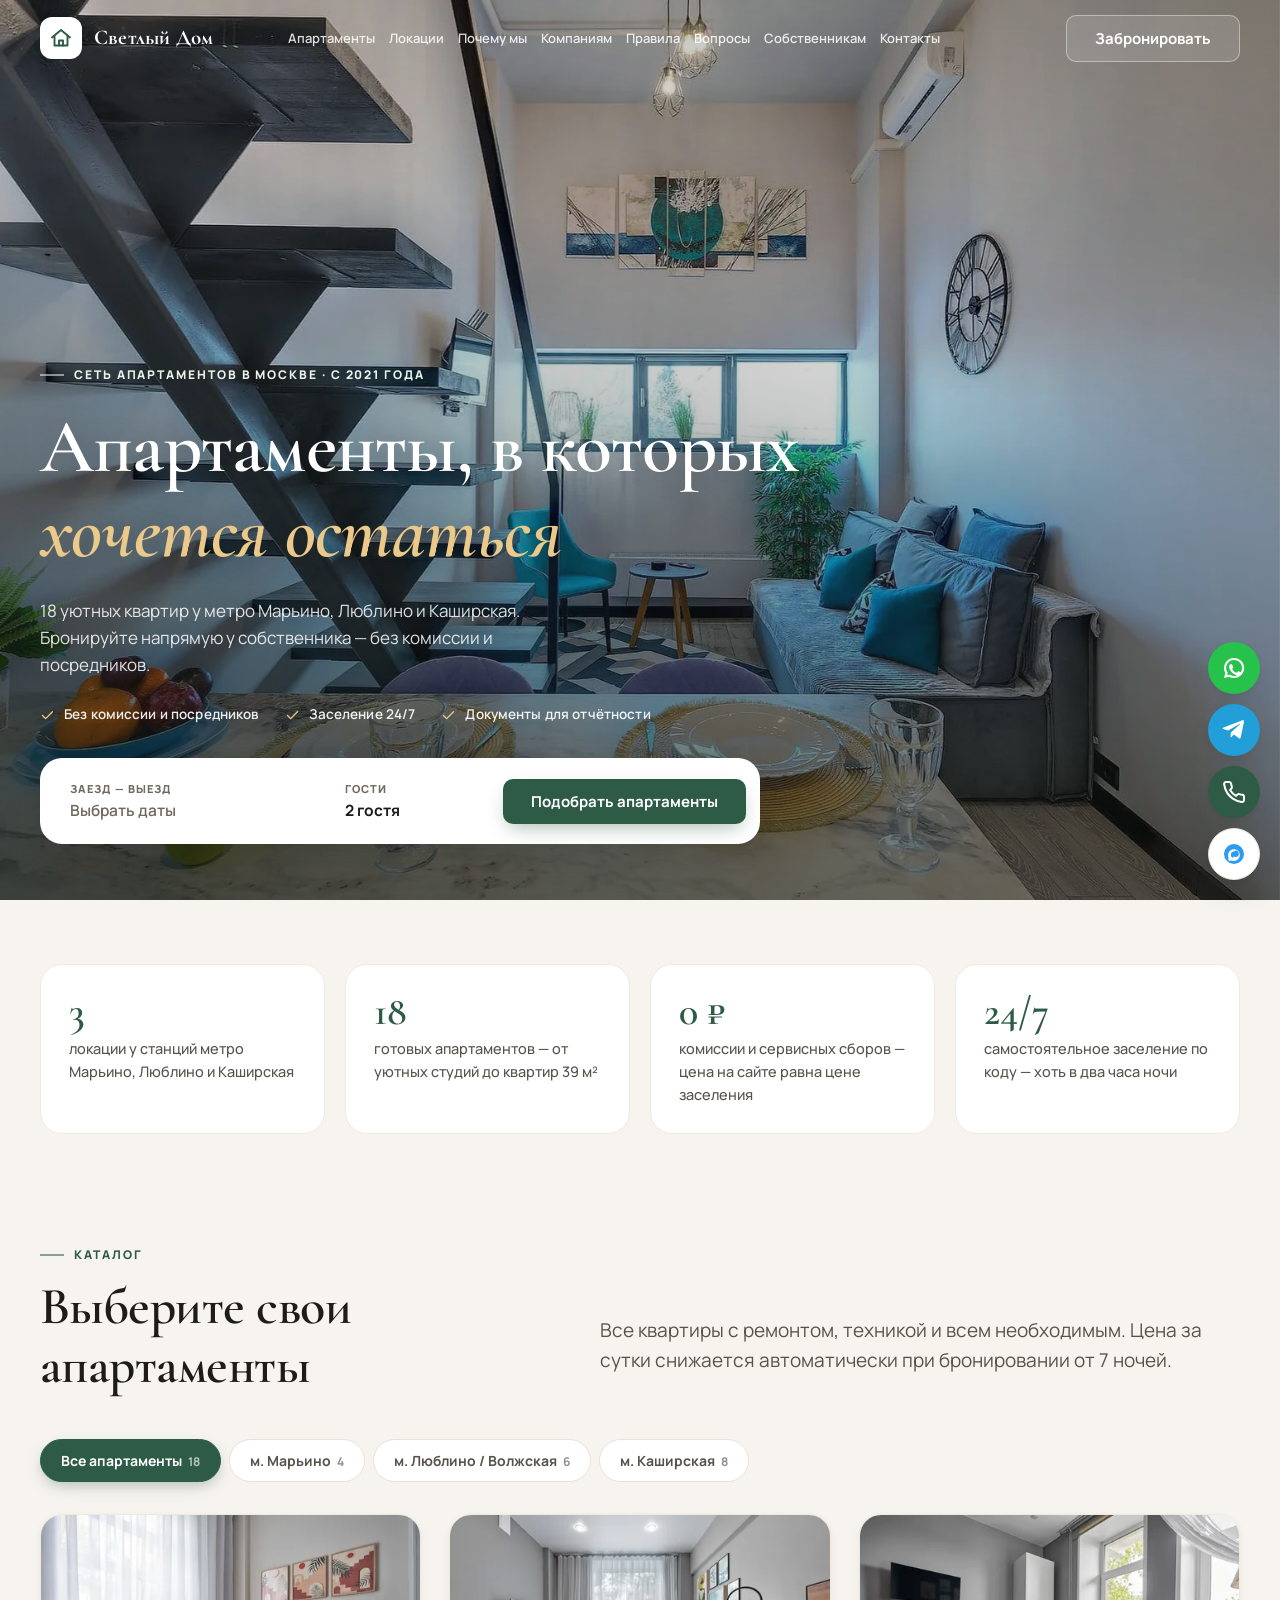
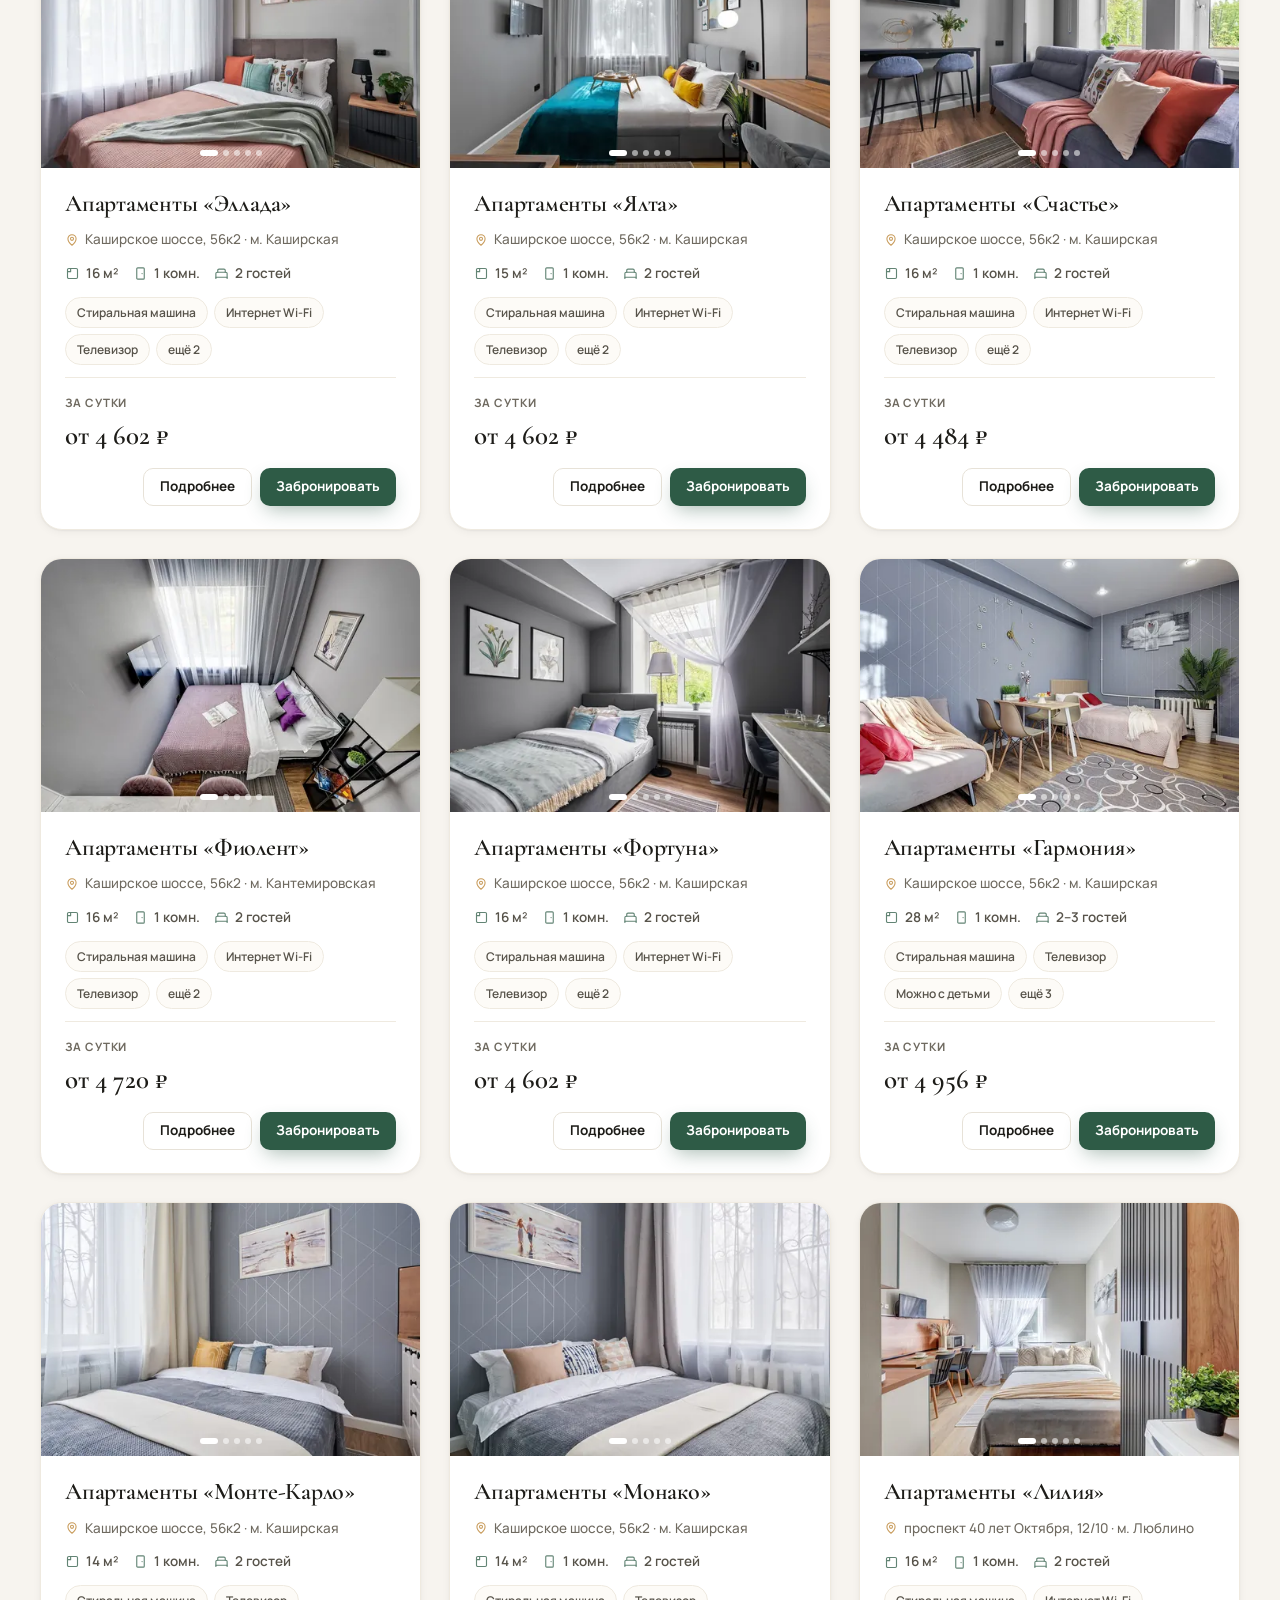
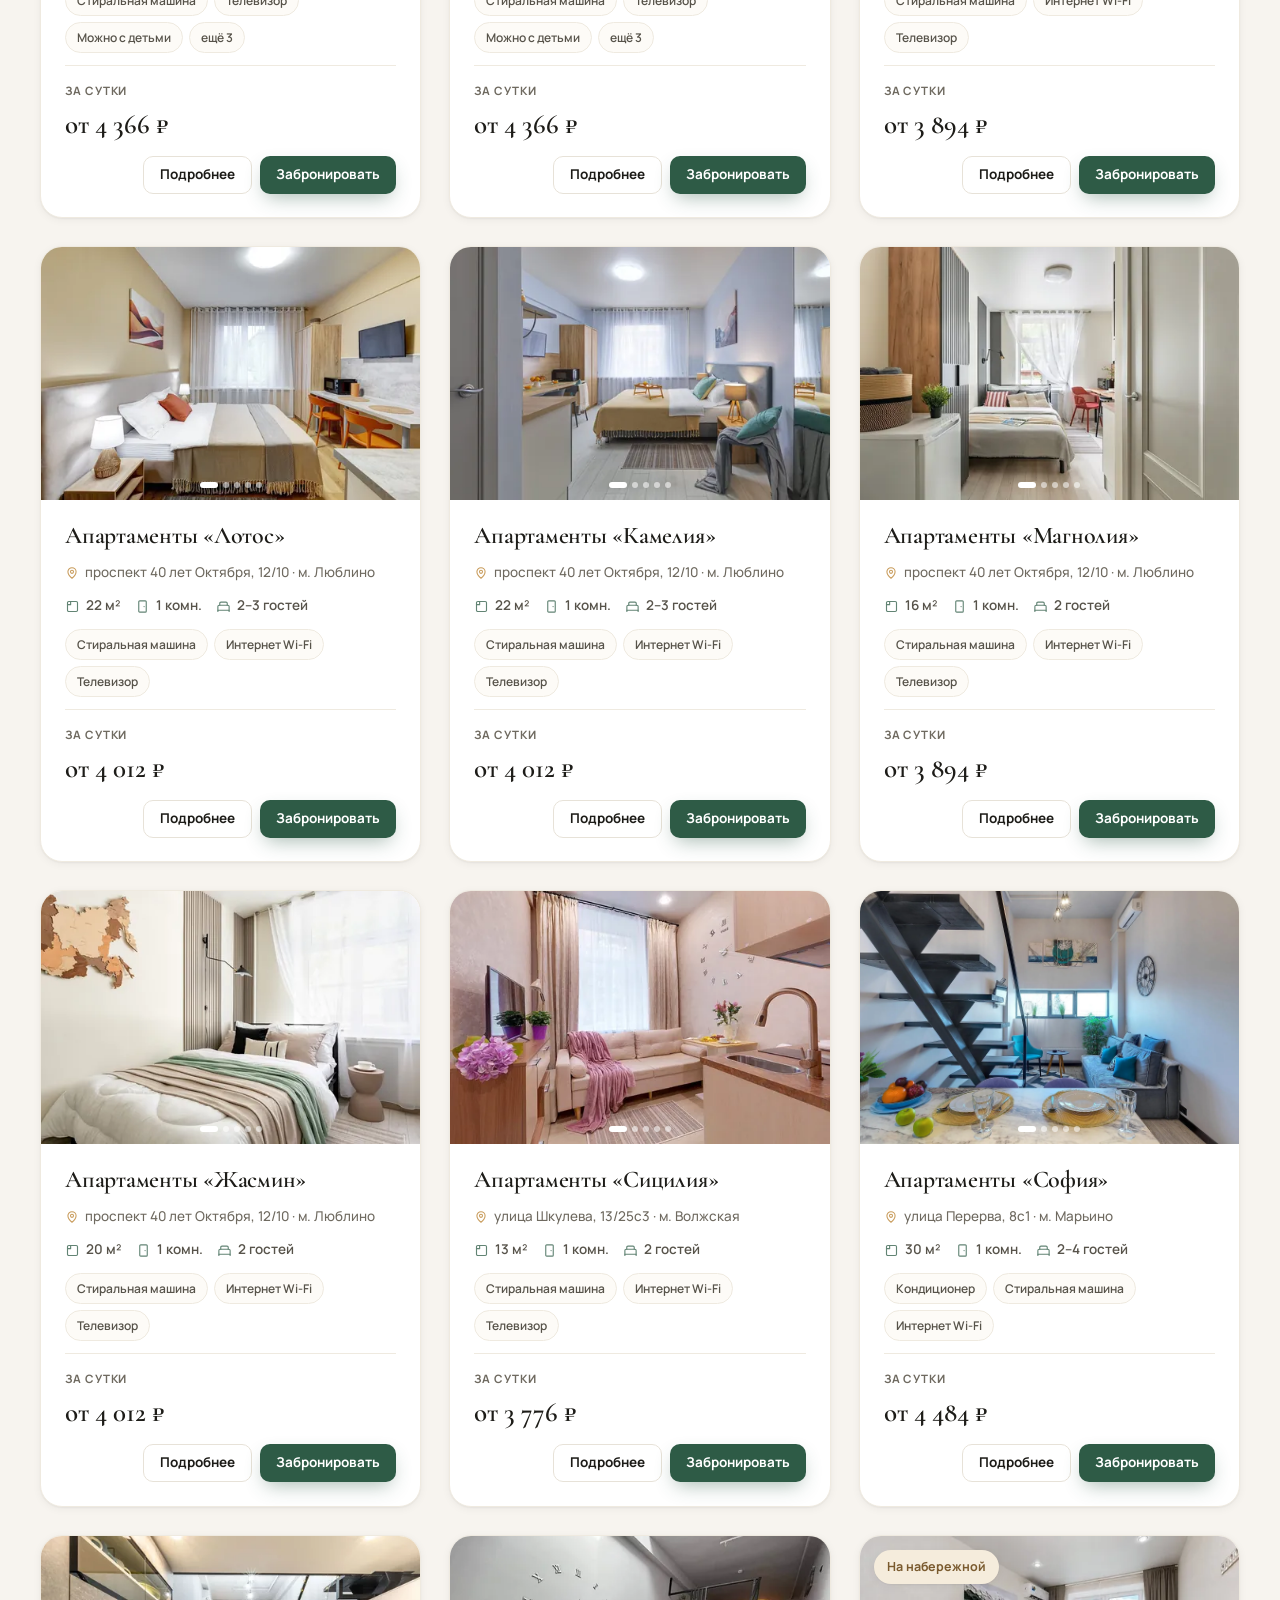
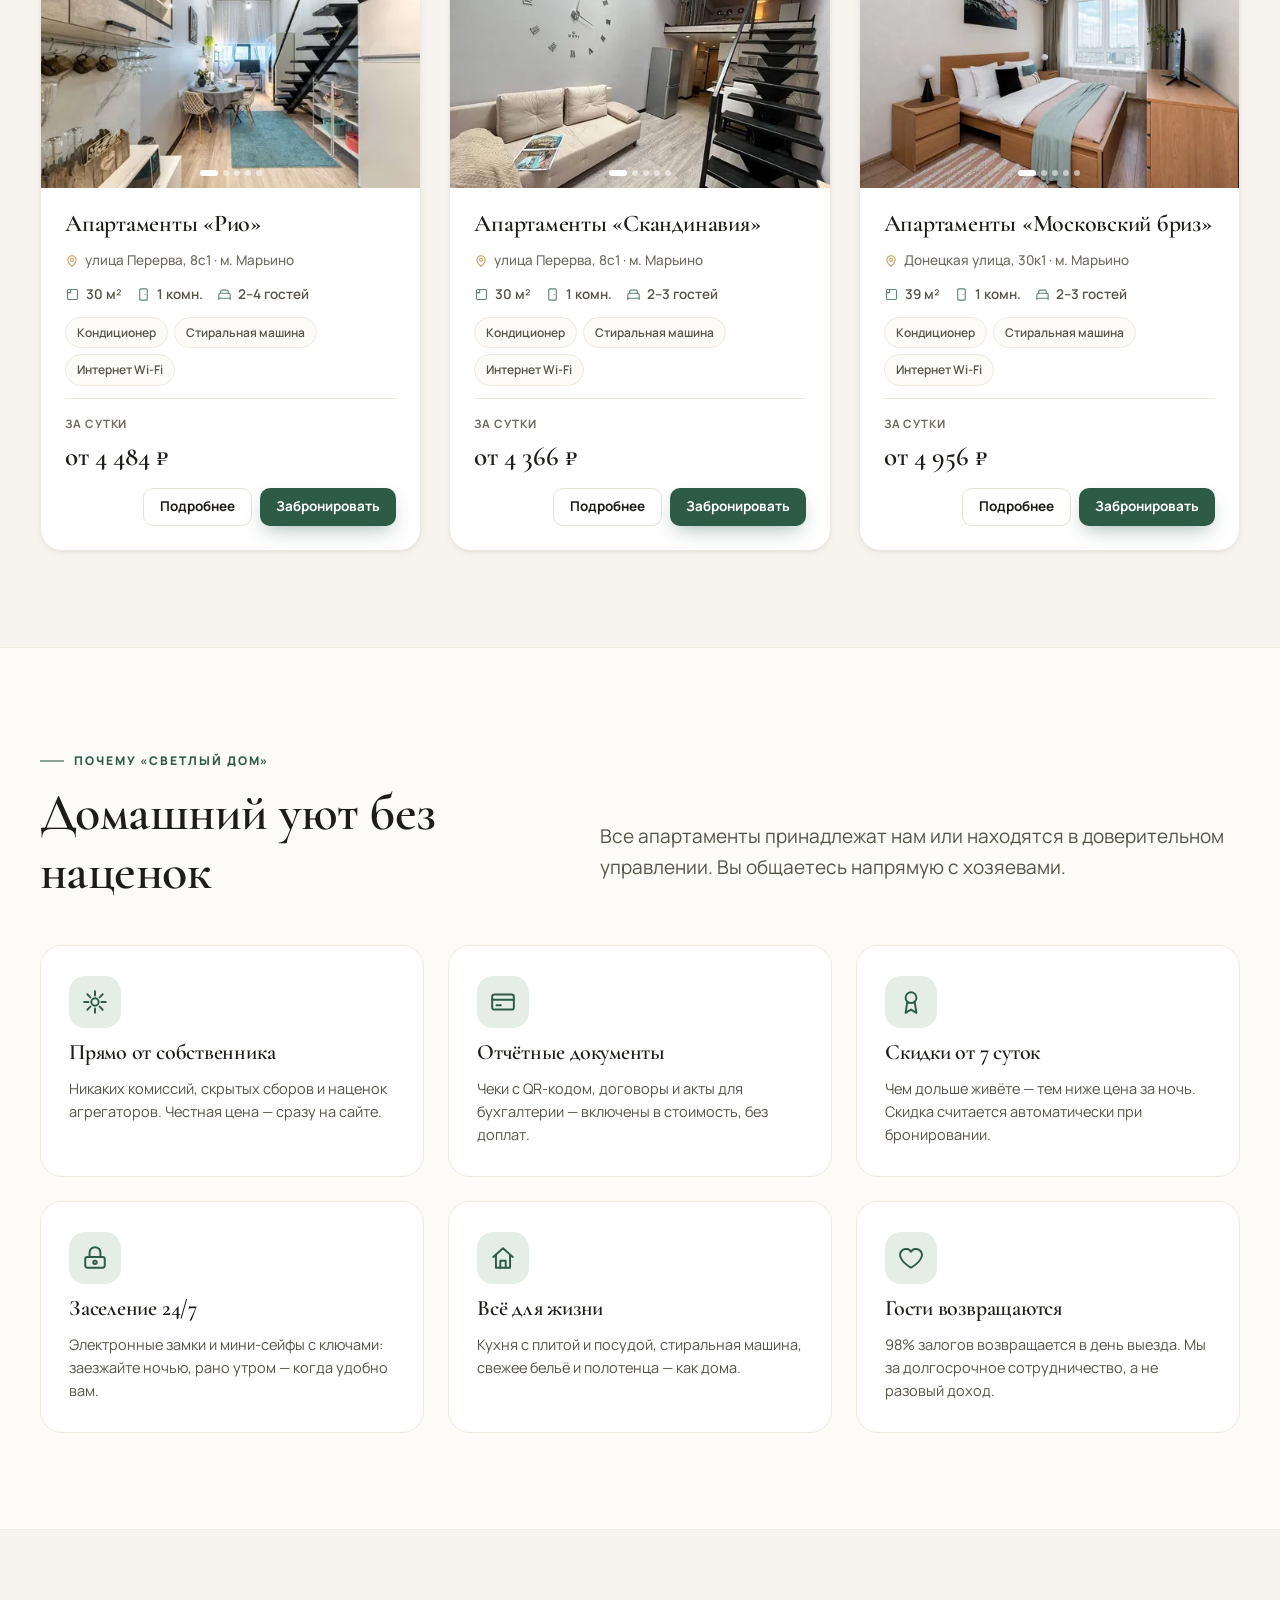
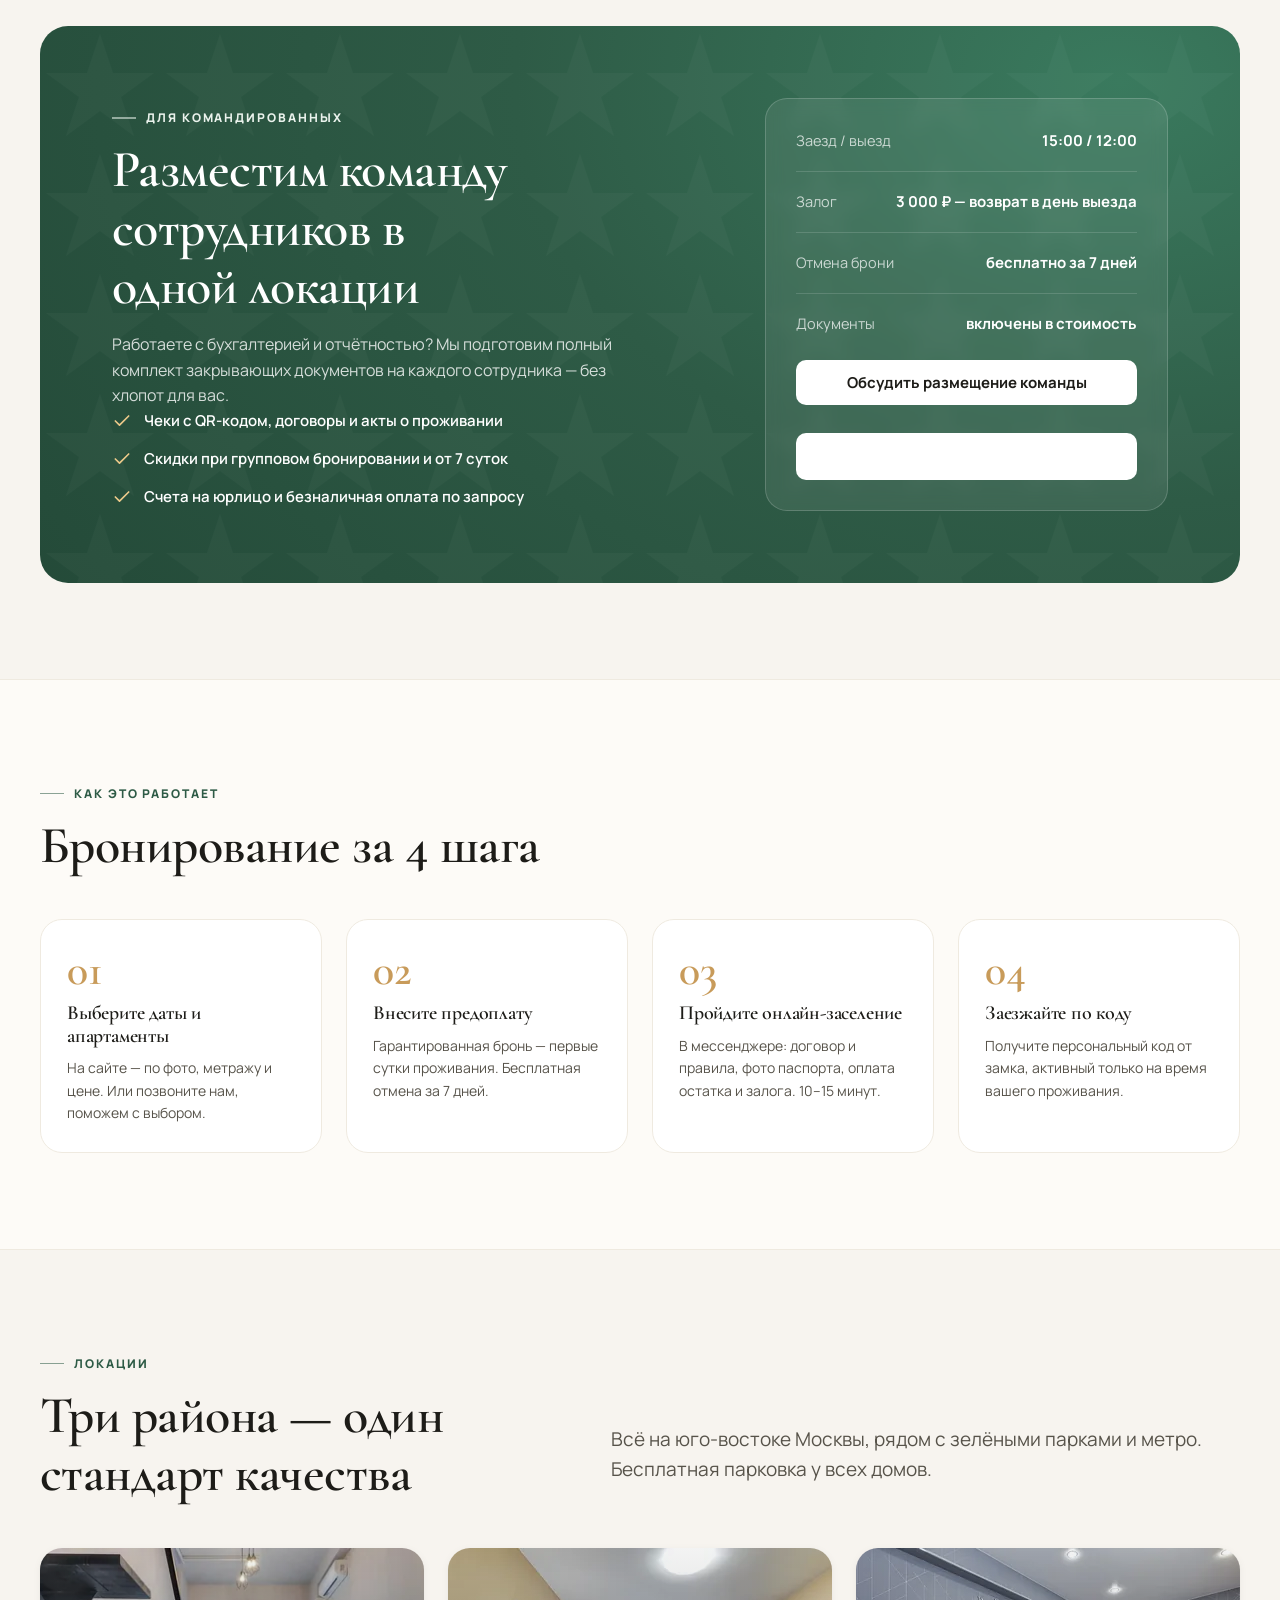
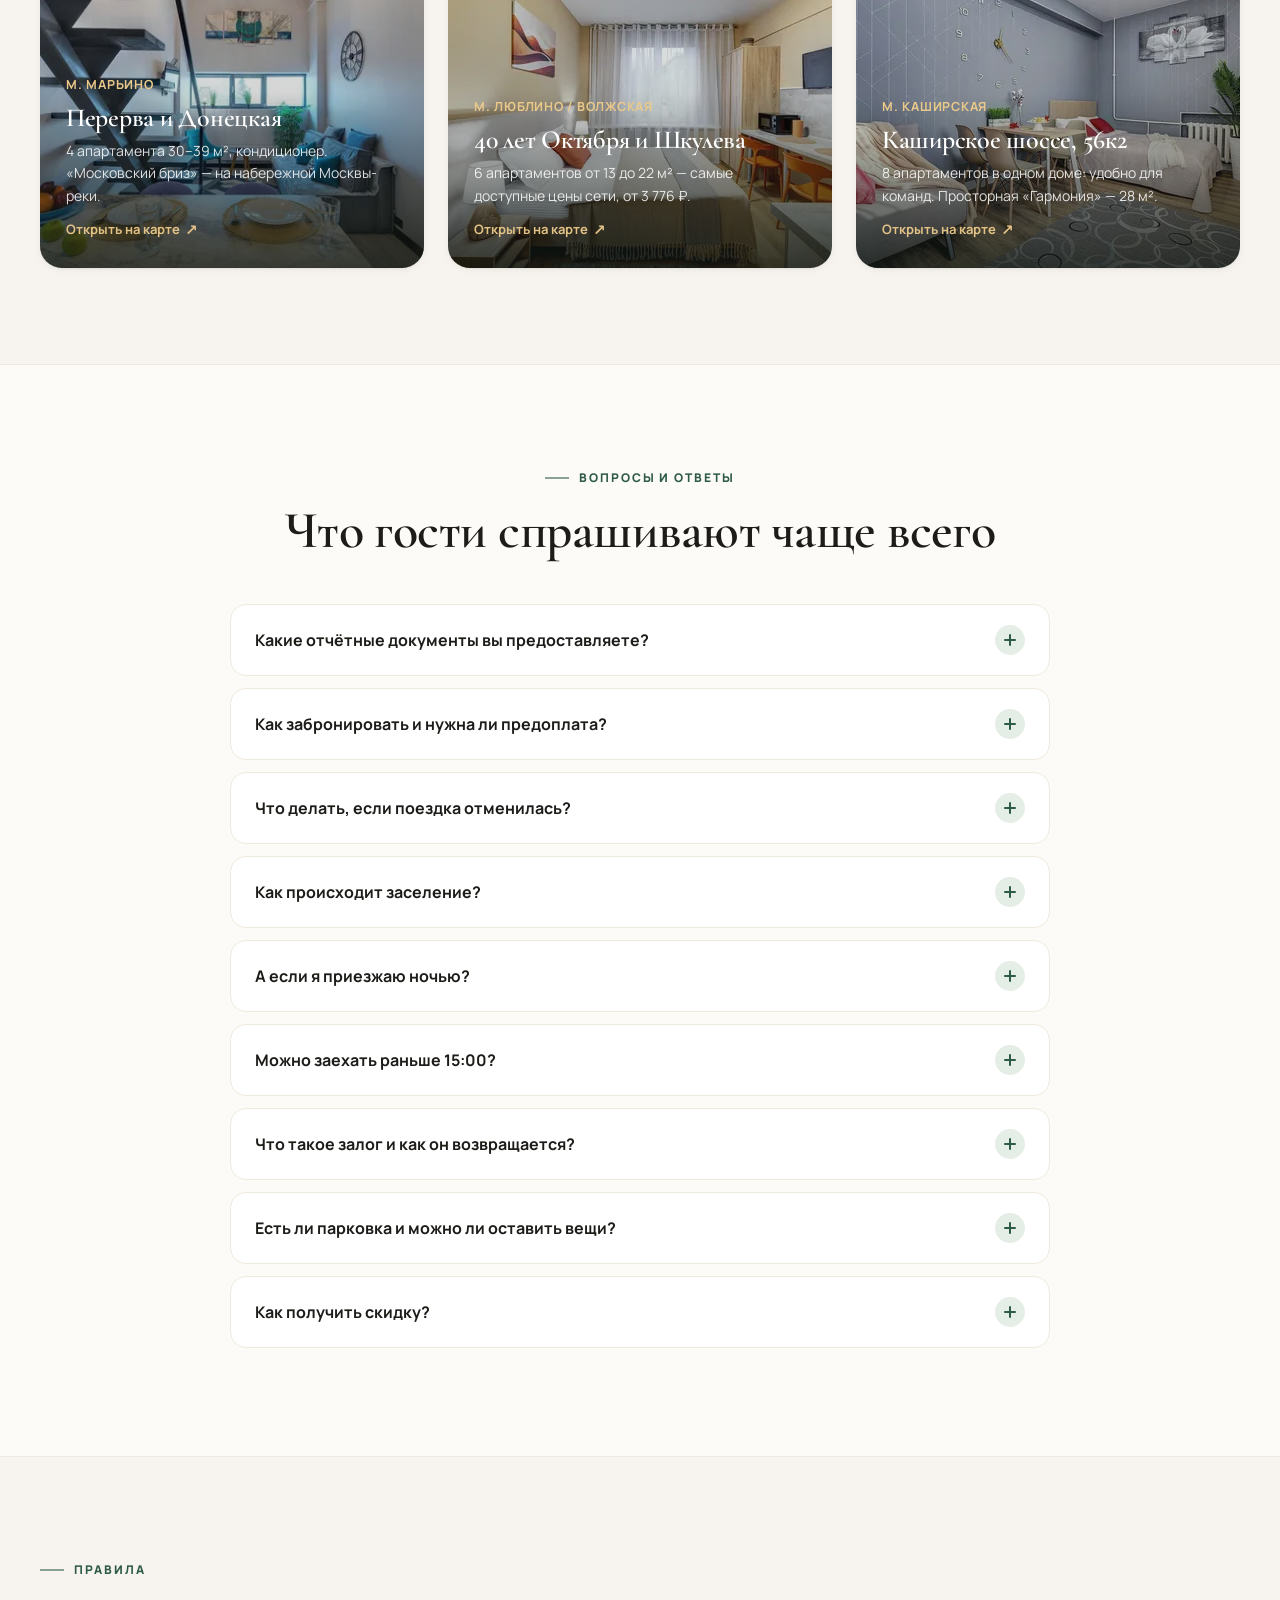
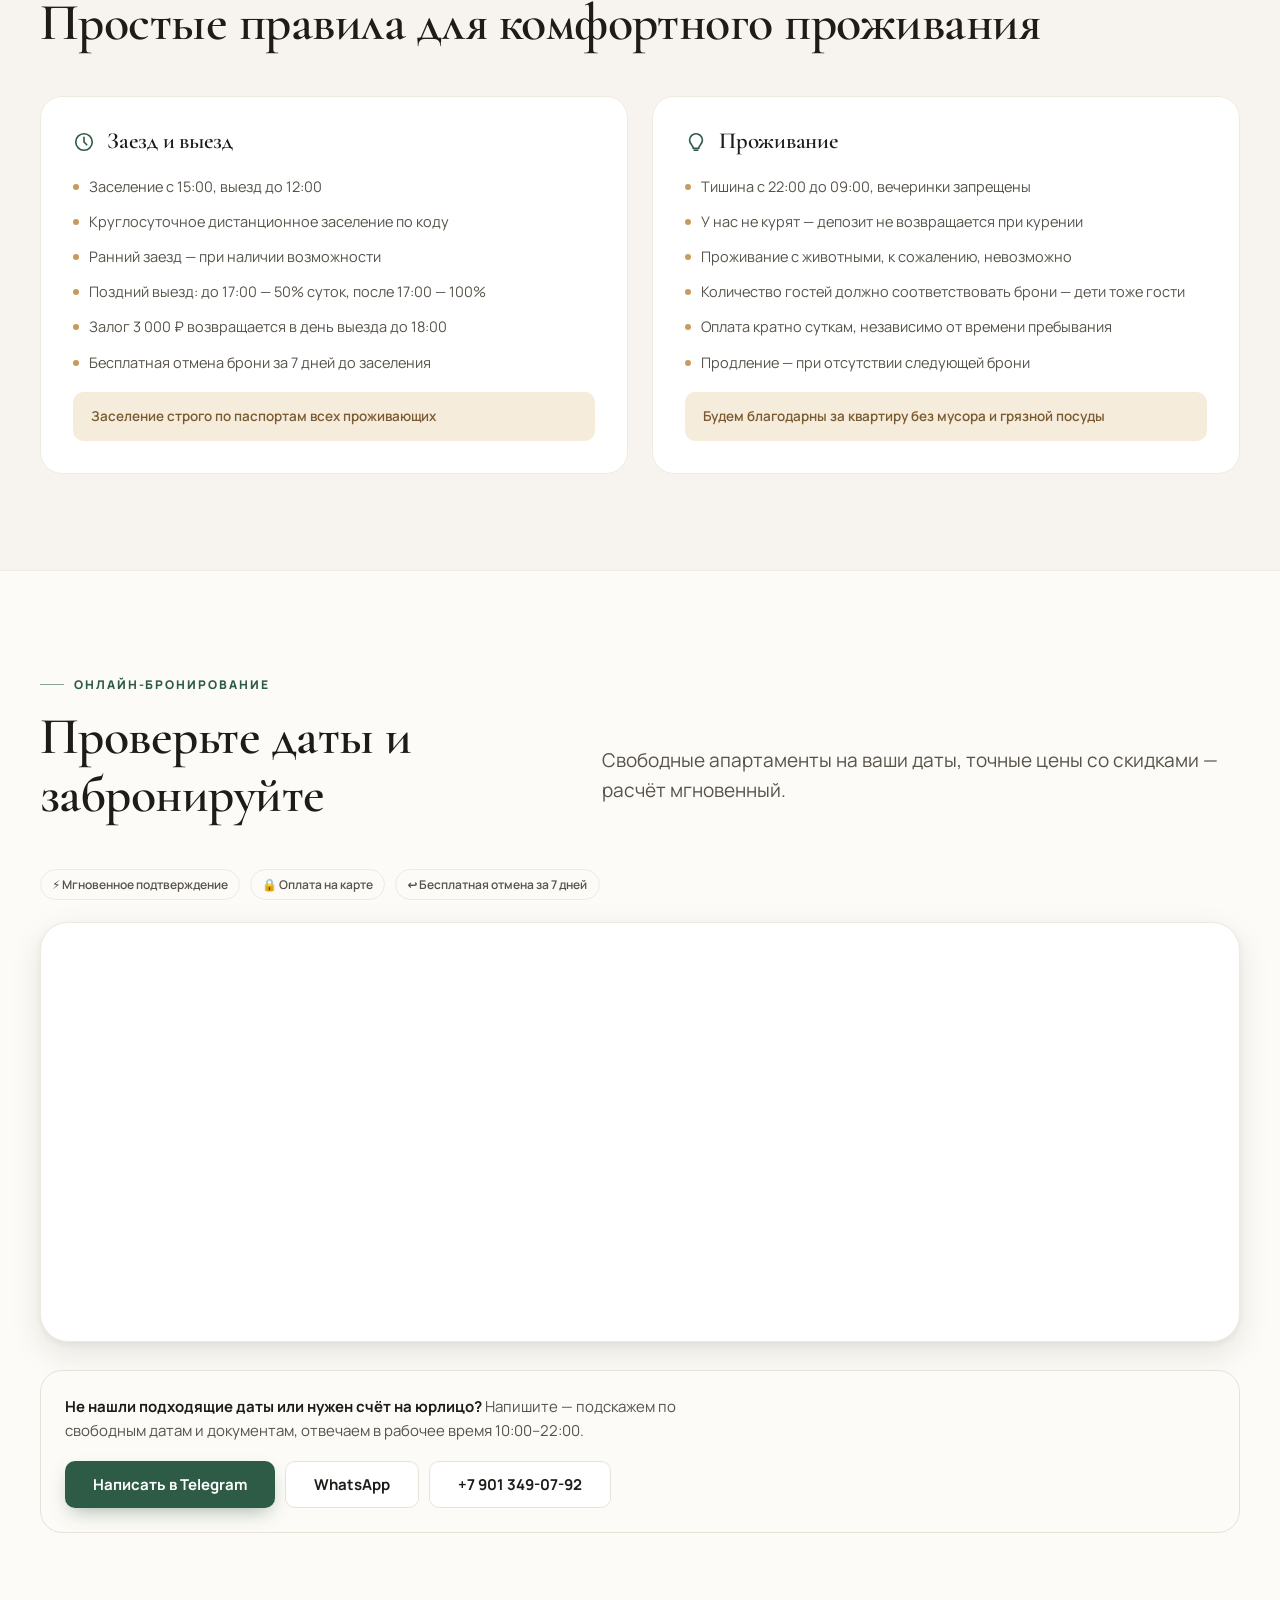
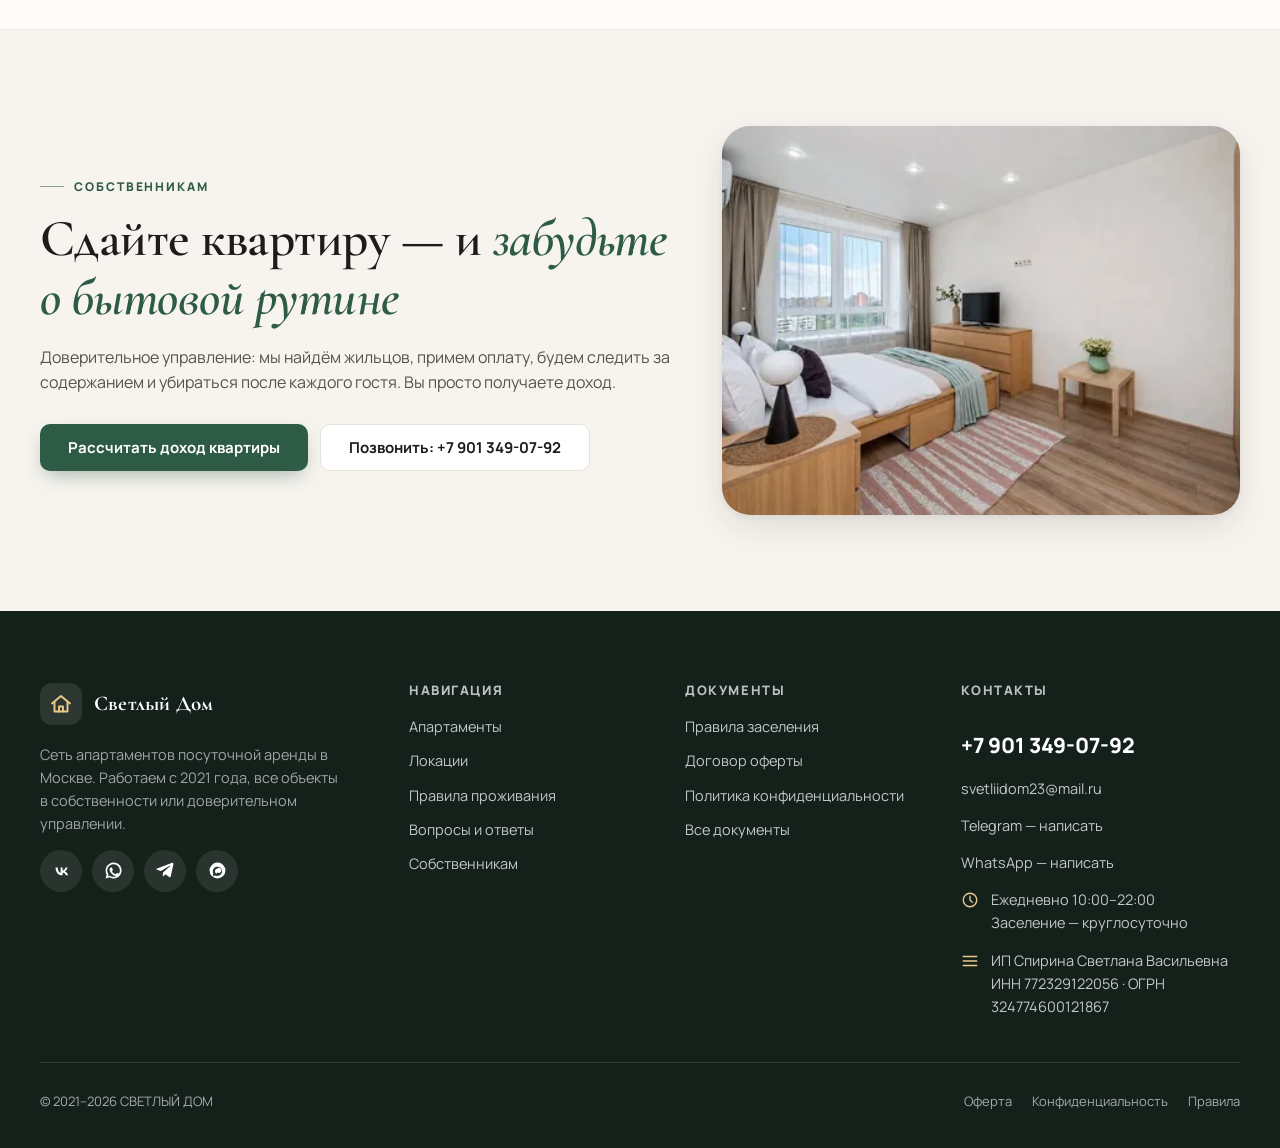
==== commit 74907866: "v2: Telegram, отзывчивые WebP, self-hosted шрифты, SEO/a11y, статический каталог" ====
--- a/index.html
+++ b/index.html
@@ -3,35 +3,106 @@
 <head>
   <meta charset="UTF-8">
   <meta name="viewport" content="width=device-width, initial-scale=1.0">
-  <title>Светлый Дом — апартаменты в Москве от собственника | Без комиссии, заселение 24/7</title>
-  <meta name="description" content="Сеть апартаментов «Светлый Дом» у м. Марьино, Люблино и Каширская. Бронирование напрямую от собственника: без комиссии, круглосуточное заселение, отчётные документы для командировочных, скидки от 7 суток.">
+  <title>Светлый Дом — апартаменты в Москве от собственника</title>
+  <meta name="description" content="18 апартаментов у метро Марьино, Люблино и Каширская. Бронирование напрямую от собственника: без комиссии, заселение 24/7, отчётные документы, скидки от 7 суток.">
+  <meta name="robots" content="index, follow, max-image-preview:large">
   <link rel="canonical" href="https://svetliidom.ru/">
+  <meta name="theme-color" content="#2E5B46">
+  <meta name="color-scheme" content="light">
+
+  <!-- Open Graph / Twitter: превью ссылки в Telegram, WhatsApp, VK -->
+  <meta property="og:site_name" content="Светлый Дом">
+  <meta property="og:locale" content="ru_RU">
+  <meta property="og:type" content="website">
   <meta property="og:title" content="Светлый Дом — апартаменты в Москве от собственника">
   <meta property="og:description" content="18 апартаментов у трёх станций метро. Без комиссии, заселение 24/7, документы для отчётности.">
-  <meta property="og:type" content="website">
-  <meta property="og:url" content="https://svetliidom.ru/">
-  <meta property="og:image" content="images/apartments/sofiya/1.jpg">
+  <meta property="og:url" content="https://superdanich7-jpg.github.io/svetliidom/">
+  <meta property="og:image" content="https://superdanich7-jpg.github.io/svetliidom/images/og-cover.jpg">
+  <meta property="og:image:width" content="1200">
+  <meta property="og:image:height" content="630">
+  <meta property="og:image:alt" content="Апартаменты «Светлый Дом» в Москве — от собственника, без комиссии">
+  <meta name="twitter:card" content="summary_large_image">
+  <meta name="twitter:title" content="Светлый Дом — апартаменты в Москве от собственника">
+  <meta name="twitter:description" content="18 апартаментов у метро Марьино, Люблино и Каширская. Без комиссии, заселение 24/7.">
+  <meta name="twitter:image" content="https://superdanich7-jpg.github.io/svetliidom/images/og-cover.jpg">
+
+  <!-- Иконки и PWA -->
   <link rel="icon" href="favicon.svg" type="image/svg+xml">
-  <link rel="preconnect" href="https://fonts.googleapis.com">
-  <link rel="preconnect" href="https://fonts.gstatic.com" crossorigin>
-  <link href="https://fonts.googleapis.com/css2?family=Cormorant+Garamond:ital,wght@0,500;0,600;0,700;1,500;1,600&family=Manrope:wght@400;500;600;700;800&display=swap" rel="stylesheet">
-  <link rel="stylesheet" href="css/style.css?v=5">
+  <link rel="icon" href="icons/favicon-32.png" sizes="32x32" type="image/png">
+  <link rel="apple-touch-icon" href="icons/apple-touch-icon.png">
+  <link rel="manifest" href="manifest.webmanifest">
+
+  <!-- Шрифты: self-hosted woff2 (без запросов к googleapis/gstatic) -->
+  <link rel="preload" href="fonts/co3bmX5slCNuHLi8bLeY9MK7whWMhyjYrXtKgS4.woff2" as="font" type="font/woff2" crossorigin>
+  <link rel="preload" href="fonts/xn7gYHE41ni1AdIRggOxSuXd.woff2" as="font" type="font/woff2" crossorigin>
+  <link rel="preload" href="fonts/co3ZmX5slCNuHLi8bLeY9MK7whWMhyjYrEtMmSq17w.woff2" as="font" type="font/woff2" crossorigin>
+  <link rel="stylesheet" href="css/style.css?v=7">
+  <noscript>
+    <style>
+      .reveal { opacity: 1 !important; transform: none !important; }
+      .faq__a { max-height: none !important; }
+      .faq__q { pointer-events: none; }
+    </style>
+  </noscript>
+
   <script type="application/ld+json">
   {
     "@context": "https://schema.org",
     "@type": "LodgingBusiness",
+    "@id": "https://svetliidom.ru/#lodging",
     "name": "Светлый Дом — сеть апартаментов",
-    "description": "Посуточная аренда апартаментов в Москве от собственника. Без комиссии, заселение 24/7, отчётные документы.",
-    "telephone": "+7 901 349 07 92",
+    "alternateName": "Светлый Дом",
+    "description": "Посуточная аренда апартаментов в Москве от собственника: 18 квартир у метро Марьино, Люблино и Каширская. Без комиссии, круглосуточное заселение, отчётные документы.",
+    "url": "https://svetliidom.ru/",
+    "telephone": "+7-901-349-07-92",
     "email": "svetliidom23@mail.ru",
-    "priceRange": "от 3776 ₽",
+    "image": ["https://svetliidom.ru/images/og-cover.jpg"],
+    "priceRange": "от 3776 ₽ за сутки",
+    "currenciesAccepted": "RUB",
+    "paymentAccepted": "Наличные, банковская карта, безналичный расчёт",
     "address": { "@type": "PostalAddress", "addressLocality": "Москва", "addressCountry": "RU" },
-    "openingHours": "Mo-Su 10:00-22:00",
-    "url": "https://svetliidom.ru/"
+    "numberOfRooms": 18,
+    "checkinTime": "15:00",
+    "checkoutTime": "12:00",
+    "openingHoursSpecification": {
+      "@type": "OpeningHoursSpecification",
+      "dayOfWeek": ["Monday", "Tuesday", "Wednesday", "Thursday", "Friday", "Saturday", "Sunday"],
+      "opens": "10:00",
+      "closes": "22:00"
+    },
+    "amenityFeature": [
+      { "@type": "LocationFeatureSpecification", "name": "Бесплатный Wi-Fi", "value": true },
+      { "@type": "LocationFeatureSpecification", "name": "Кухня с плитой и посудой", "value": true },
+      { "@type": "LocationFeatureSpecification", "name": "Стиральная машина", "value": true },
+      { "@type": "LocationFeatureSpecification", "name": "Телевизор", "value": true },
+      { "@type": "LocationFeatureSpecification", "name": "Круглосуточное самостоятельное заселение", "value": true },
+      { "@type": "LocationFeatureSpecification", "name": "Отчётные документы для командированных", "value": true },
+      { "@type": "LocationFeatureSpecification", "name": "Бесплатная парковка", "value": true }
+    ],
+    "sameAs": ["https://vk.com/svetliidom_aparts", "https://t.me/+79013490792"]
+  }
+  </script>
+  <script type="application/ld+json">
+  {
+    "@context": "https://schema.org",
+    "@type": "FAQPage",
+    "mainEntity": [
+      { "@type": "Question", "name": "Какие отчётные документы вы предоставляете?", "acceptedAnswer": { "@type": "Answer", "text": "Полный комплект для бухгалтерии: чек с QR-кодом, договор и акт о проживании. При заезде укажите, какой комплект нужен, — мы подготовим его во время проживания. Документы для командированных входят в стоимость." } },
+      { "@type": "Question", "name": "Как забронировать и нужна ли предоплата?", "acceptedAnswer": { "@type": "Answer", "text": "Выберите даты и апартаменты на сайте, позвоните или напишите в WhatsApp или Telegram: +7 901 349 07 92. Гарантированная бронь — при оплате первых суток." } },
+      { "@type": "Question", "name": "Что делать, если поездка отменилась?", "acceptedAnswer": { "@type": "Answer", "text": "Отмена за 7 и более дней до заезда — возвращаем задаток полностью. При отмене менее чем за 7 дней оплата не возвращается: за это время мы уже отказали другим гостям." } },
+      { "@type": "Question", "name": "Как происходит заселение?", "acceptedAnswer": { "@type": "Answer", "text": "В день заезда мы созваниваемся и уточняем время прибытия. Заселение самостоятельное — через электронный замок или мини-сейф с ключами. В мессенджере вы знакомитесь с документами, прикрепляете паспорт и оплачиваете остаток и залог, после чего получаете персональный код от замка." } },
+      { "@type": "Question", "name": "А если я приезжаю ночью?", "acceptedAnswer": { "@type": "Answer", "text": "У нас круглосуточное заселение: все объекты оборудованы электронными замками и минисейфами. Пройдите авторизацию и оплату заранее в наше рабочее время (10:00–22:00) — и коды от замка будут готовы к вашему приезду." } },
+      { "@type": "Question", "name": "Можно заехать раньше 15:00?", "acceptedAnswer": { "@type": "Answer", "text": "Ранний заезд возможен, если гости перед вами выехали раньше и мы успели подготовить квартиру — узнаете в день заезда. Гарантированный ранний заезд — бронирование дополнительных суток накануне." } },
+      { "@type": "Question", "name": "Что такое залог и как он возвращается?", "acceptedAnswer": { "@type": "Answer", "text": "Страховой депозит 3 000 ₽ — за сохранность имущества и соблюдение правил. Возвращаем переводом на карту в течение суток после выезда, после уборки и проверки. 98% депозитов возвращается полностью." } },
+      { "@type": "Question", "name": "Есть ли парковка и можно ли оставить вещи?", "acceptedAnswer": { "@type": "Answer", "text": "Около всех объектов — бесплатная общественная парковка, рядом с некоторыми есть платные стоянки. Камеры хранения в апартаментах нет, но в некоторых локациях мы можем принять вещи — уточните по телефону заранее." } },
+      { "@type": "Question", "name": "Как получить скидку?", "acceptedAnswer": { "@type": "Answer", "text": "Скидка за длительное проживание (от 7 суток) считается автоматически при бронировании. Акции публикуем на сайте и в нашей группе ВКонтакте." } }
+    ]
   }
   </script>
 </head>
 <body>
+
+<a class="skip-link" href="#main">Перейти к содержанию</a>
 
 <!-- ================= Хедер ================= -->
 <header class="header header--onphoto" id="header">
@@ -74,14 +145,19 @@
   <a class="mnav" href="#contacts">Контакты</a>
   <div class="mobile-menu__footer">
     <a href="tel:+79013490792" class="btn btn--primary btn--wide">+7 901 349-07-92</a>
+    <a href="https://t.me/+79013490792" target="_blank" rel="noopener" class="btn btn--ghost btn--wide" data-menu-close>Написать в Telegram</a>
     <a href="#booking" class="btn btn--ghost btn--wide" data-menu-close>Забронировать</a>
   </div>
 </div>
 
 <!-- ================= Hero ================= -->
+<main id="main">
 <section class="hero">
   <div class="hero__bg">
-    <img src="images/apartments/sofiya/1.jpg" alt="Светлая спальня апартаментов «Светлый Дом»" fetchpriority="high">
+    <picture>
+      <source type="image/webp" srcset="images/apartments/sofiya/1-960.webp 960w, images/apartments/sofiya/1-1600.webp 1600w" sizes="100vw">
+      <img src="images/apartments/sofiya/1.jpg" alt="Светлая спальня апартаментов «Светлый Дом»" fetchpriority="high" decoding="async" width="2000" height="1334">
+    </picture>
   </div>
   <div class="hero__shade"></div>
 
@@ -151,14 +227,648 @@
       <p class="lead reveal" data-delay="1">Все квартиры с ремонтом, техникой и всем необходимым. Цена за сутки снижается автоматически при бронировании от 7 ночей.</p>
     </div>
 
-    <div class="filters reveal" id="filters" role="tablist" aria-label="Фильтр по локациям">
-      <button class="chip is-active" data-filter="all" role="tab" aria-selected="true">Все апартаменты<span class="chip__count" data-count="all"></span></button>
-      <button class="chip" data-filter="maryino" role="tab" aria-selected="false">м. Марьино<span class="chip__count" data-count="maryino"></span></button>
-      <button class="chip" data-filter="lyublino" role="tab" aria-selected="false">м. Люблино / Волжская<span class="chip__count" data-count="lyublino"></span></button>
-      <button class="chip" data-filter="kashirskaya" role="tab" aria-selected="false">м. Каширская<span class="chip__count" data-count="kashirskaya"></span></button>
-    </div>
-
-    <div class="cards" id="cards"><!-- карточки рендерятся из js/data.js --></div>
+    <div class="filters reveal" id="filters" role="group" aria-label="Фильтр по локациям">
+      <button class="chip is-active" data-filter="all" aria-pressed="true">Все апартаменты<span class="chip__count" data-count="all"></span></button>
+      <button class="chip" data-filter="maryino" aria-pressed="false">м. Марьино<span class="chip__count" data-count="maryino"></span></button>
+      <button class="chip" data-filter="lyublino" aria-pressed="false">м. Люблино / Волжская<span class="chip__count" data-count="lyublino"></span></button>
+      <button class="chip" data-filter="kashirskaya" aria-pressed="false">м. Каширская<span class="chip__count" data-count="kashirskaya"></span></button>
+    </div>
+
+    <div class="cards" id="cards">
+<!-- STATIC_CARDS_START -->
+
+    <article class="card" data-loc="kashirskaya" data-slug="ellada">
+      <div class="slider" data-slider="">
+        <div class="slider__track"><picture><source type="image/webp" srcset="images/apartments/ellada/1-480.webp 480w, images/apartments/ellada/1-960.webp 960w, images/apartments/ellada/1-1600.webp 1600w" sizes="(max-width: 640px) 92vw, (max-width: 1100px) 46vw, 380px"><img src="images/apartments/ellada/1.jpg" alt="Апартаменты «Эллада» — фото 1" loading="lazy" decoding="async" width="2000" height="1334"></picture><picture><source type="image/webp" srcset="images/apartments/ellada/2-480.webp 480w, images/apartments/ellada/2-960.webp 960w, images/apartments/ellada/2-1600.webp 1600w" sizes="(max-width: 640px) 92vw, (max-width: 1100px) 46vw, 380px"><img src="images/apartments/ellada/2.jpg" alt="Апартаменты «Эллада» — фото 2" loading="lazy" decoding="async" width="2000" height="1334"></picture><picture><source type="image/webp" srcset="images/apartments/ellada/3-480.webp 480w, images/apartments/ellada/3-960.webp 960w, images/apartments/ellada/3-1600.webp 1600w" sizes="(max-width: 640px) 92vw, (max-width: 1100px) 46vw, 380px"><img src="images/apartments/ellada/3.jpg" alt="Апартаменты «Эллада» — фото 3" loading="lazy" decoding="async" width="2000" height="1334"></picture><picture><source type="image/webp" srcset="images/apartments/ellada/4-480.webp 480w, images/apartments/ellada/4-960.webp 960w, images/apartments/ellada/4-1600.webp 1600w" sizes="(max-width: 640px) 92vw, (max-width: 1100px) 46vw, 380px"><img src="images/apartments/ellada/4.jpg" alt="Апартаменты «Эллада» — фото 4" loading="lazy" decoding="async" width="2000" height="1334"></picture><picture><source type="image/webp" srcset="images/apartments/ellada/5-480.webp 480w, images/apartments/ellada/5-960.webp 960w, images/apartments/ellada/5-1600.webp 1600w" sizes="(max-width: 640px) 92vw, (max-width: 1100px) 46vw, 380px"><img src="images/apartments/ellada/5.jpg" alt="Апартаменты «Эллада» — фото 5" loading="lazy" decoding="async" width="2000" height="1334"></picture></div>
+        
+        <div class="slider__nav">
+          <button class="slider__btn" data-slide="-1" aria-label="Предыдущее фото"><svg viewBox="0 0 24 24" fill="none" stroke="currentColor" stroke-width="2.2" stroke-linecap="round" stroke-linejoin="round"><path d="m14.5 6-6 6 6 6"></path></svg></button>
+          <button class="slider__btn" data-slide="1" aria-label="Следующее фото"><svg viewBox="0 0 24 24" fill="none" stroke="currentColor" stroke-width="2.2" stroke-linecap="round" stroke-linejoin="round"><path d="m9.5 6 6 6-6 6"></path></svg></button>
+        </div>
+        <div class="slider__dots" role="presentation">
+          <span class="slider__dot is-active"></span><span class="slider__dot"></span><span class="slider__dot"></span><span class="slider__dot"></span><span class="slider__dot"></span>
+        </div>
+      </div>
+      <div class="card__body">
+        <div class="card__top">
+          <h3 class="card__name">Апартаменты «Эллада»</h3>
+        </div>
+        <span class="card__addr"><svg viewBox="0 0 24 24" fill="none" stroke="currentColor" stroke-width="1.8" stroke-linecap="round" stroke-linejoin="round"><path d="M12 21s-7-5.3-7-11a7 7 0 0 1 14 0c0 5.7-7 11-7 11z"></path><circle cx="12" cy="10" r="2.6"></circle></svg>Каширское шоссе, 56к2 · м. Каширская</span>
+        <div class="card__params">
+          <span><svg viewBox="0 0 24 24" fill="none" stroke="currentColor" stroke-width="1.8" stroke-linecap="round" stroke-linejoin="round"><rect x="4" y="4" width="16" height="16" rx="2"></rect><path d="M4 9h5V4"></path></svg>16 м²</span>
+          <span><svg viewBox="0 0 24 24" fill="none" stroke="currentColor" stroke-width="1.8" stroke-linecap="round" stroke-linejoin="round"><rect x="6" y="3" width="12" height="18" rx="1.5"></rect><circle cx="14.5" cy="12" r="1" fill="currentColor" stroke="none"></circle></svg>1 комн.</span>
+          <span><svg viewBox="0 0 24 24" fill="none" stroke="currentColor" stroke-width="1.8" stroke-linecap="round" stroke-linejoin="round"><path d="M3 18v-6a2 2 0 0 1 2-2h14a2 2 0 0 1 2 2v6"></path><path d="M3 20v-2h18v2"></path><path d="M6 10V7a2 2 0 0 1 2-2h8a2 2 0 0 1 2 2v3"></path></svg>2 гостей</span>
+        </div>
+        <div class="card__amenities"><span class="mini">Стиральная машина</span><span class="mini">Интернет Wi-Fi</span><span class="mini">Телевизор</span><span class="mini" title="Можно с детьми, Холодильник">ещё 2</span></div>
+        <div class="card__foot">
+          <div class="card__price">
+            <small>за сутки</small>
+            <b>от 4&nbsp;602 ₽</b>
+          </div>
+          <div class="card__actions">
+            <button class="btn btn--ghost" data-details="ellada">Подробнее</button>
+            <a href="#booking" class="btn btn--primary" data-book="Эллада">Забронировать</a>
+          </div>
+        </div>
+      </div>
+    </article>
+    <article class="card" data-loc="kashirskaya" data-slug="yalta">
+      <div class="slider" data-slider="">
+        <div class="slider__track"><picture><source type="image/webp" srcset="images/apartments/yalta/1-480.webp 480w, images/apartments/yalta/1-960.webp 960w, images/apartments/yalta/1-1600.webp 1600w" sizes="(max-width: 640px) 92vw, (max-width: 1100px) 46vw, 380px"><img src="images/apartments/yalta/1.jpg" alt="Апартаменты «Ялта» — фото 1" loading="lazy" decoding="async" width="2000" height="1334"></picture><picture><source type="image/webp" srcset="images/apartments/yalta/2-480.webp 480w, images/apartments/yalta/2-960.webp 960w, images/apartments/yalta/2-1600.webp 1600w" sizes="(max-width: 640px) 92vw, (max-width: 1100px) 46vw, 380px"><img src="images/apartments/yalta/2.jpg" alt="Апартаменты «Ялта» — фото 2" loading="lazy" decoding="async" width="2000" height="1334"></picture><picture><source type="image/webp" srcset="images/apartments/yalta/3-480.webp 480w, images/apartments/yalta/3-960.webp 960w, images/apartments/yalta/3-1600.webp 1600w" sizes="(max-width: 640px) 92vw, (max-width: 1100px) 46vw, 380px"><img src="images/apartments/yalta/3.jpg" alt="Апартаменты «Ялта» — фото 3" loading="lazy" decoding="async" width="2000" height="1334"></picture><picture><source type="image/webp" srcset="images/apartments/yalta/4-480.webp 480w, images/apartments/yalta/4-960.webp 960w, images/apartments/yalta/4-1600.webp 1600w" sizes="(max-width: 640px) 92vw, (max-width: 1100px) 46vw, 380px"><img src="images/apartments/yalta/4.jpg" alt="Апартаменты «Ялта» — фото 4" loading="lazy" decoding="async" width="2000" height="1334"></picture><picture><source type="image/webp" srcset="images/apartments/yalta/5-480.webp 480w, images/apartments/yalta/5-960.webp 960w, images/apartments/yalta/5-1600.webp 1600w" sizes="(max-width: 640px) 92vw, (max-width: 1100px) 46vw, 380px"><img src="images/apartments/yalta/5.jpg" alt="Апартаменты «Ялта» — фото 5" loading="lazy" decoding="async" width="2000" height="1334"></picture></div>
+        
+        <div class="slider__nav">
+          <button class="slider__btn" data-slide="-1" aria-label="Предыдущее фото"><svg viewBox="0 0 24 24" fill="none" stroke="currentColor" stroke-width="2.2" stroke-linecap="round" stroke-linejoin="round"><path d="m14.5 6-6 6 6 6"></path></svg></button>
+          <button class="slider__btn" data-slide="1" aria-label="Следующее фото"><svg viewBox="0 0 24 24" fill="none" stroke="currentColor" stroke-width="2.2" stroke-linecap="round" stroke-linejoin="round"><path d="m9.5 6 6 6-6 6"></path></svg></button>
+        </div>
+        <div class="slider__dots" role="presentation">
+          <span class="slider__dot is-active"></span><span class="slider__dot"></span><span class="slider__dot"></span><span class="slider__dot"></span><span class="slider__dot"></span>
+        </div>
+      </div>
+      <div class="card__body">
+        <div class="card__top">
+          <h3 class="card__name">Апартаменты «Ялта»</h3>
+        </div>
+        <span class="card__addr"><svg viewBox="0 0 24 24" fill="none" stroke="currentColor" stroke-width="1.8" stroke-linecap="round" stroke-linejoin="round"><path d="M12 21s-7-5.3-7-11a7 7 0 0 1 14 0c0 5.7-7 11-7 11z"></path><circle cx="12" cy="10" r="2.6"></circle></svg>Каширское шоссе, 56к2 · м. Каширская</span>
+        <div class="card__params">
+          <span><svg viewBox="0 0 24 24" fill="none" stroke="currentColor" stroke-width="1.8" stroke-linecap="round" stroke-linejoin="round"><rect x="4" y="4" width="16" height="16" rx="2"></rect><path d="M4 9h5V4"></path></svg>15 м²</span>
+          <span><svg viewBox="0 0 24 24" fill="none" stroke="currentColor" stroke-width="1.8" stroke-linecap="round" stroke-linejoin="round"><rect x="6" y="3" width="12" height="18" rx="1.5"></rect><circle cx="14.5" cy="12" r="1" fill="currentColor" stroke="none"></circle></svg>1 комн.</span>
+          <span><svg viewBox="0 0 24 24" fill="none" stroke="currentColor" stroke-width="1.8" stroke-linecap="round" stroke-linejoin="round"><path d="M3 18v-6a2 2 0 0 1 2-2h14a2 2 0 0 1 2 2v6"></path><path d="M3 20v-2h18v2"></path><path d="M6 10V7a2 2 0 0 1 2-2h8a2 2 0 0 1 2 2v3"></path></svg>2 гостей</span>
+        </div>
+        <div class="card__amenities"><span class="mini">Стиральная машина</span><span class="mini">Интернет Wi-Fi</span><span class="mini">Телевизор</span><span class="mini" title="Можно с детьми, Холодильник">ещё 2</span></div>
+        <div class="card__foot">
+          <div class="card__price">
+            <small>за сутки</small>
+            <b>от 4&nbsp;602 ₽</b>
+          </div>
+          <div class="card__actions">
+            <button class="btn btn--ghost" data-details="yalta">Подробнее</button>
+            <a href="#booking" class="btn btn--primary" data-book="Ялта">Забронировать</a>
+          </div>
+        </div>
+      </div>
+    </article>
+    <article class="card" data-loc="kashirskaya" data-slug="schastye">
+      <div class="slider" data-slider="">
+        <div class="slider__track"><picture><source type="image/webp" srcset="images/apartments/schastye/1-480.webp 480w, images/apartments/schastye/1-960.webp 960w, images/apartments/schastye/1-1600.webp 1600w" sizes="(max-width: 640px) 92vw, (max-width: 1100px) 46vw, 380px"><img src="images/apartments/schastye/1.jpg" alt="Апартаменты «Счастье» — фото 1" loading="lazy" decoding="async" width="2000" height="1334"></picture><picture><source type="image/webp" srcset="images/apartments/schastye/2-480.webp 480w, images/apartments/schastye/2-960.webp 960w, images/apartments/schastye/2-1600.webp 1600w" sizes="(max-width: 640px) 92vw, (max-width: 1100px) 46vw, 380px"><img src="images/apartments/schastye/2.jpg" alt="Апартаменты «Счастье» — фото 2" loading="lazy" decoding="async" width="2000" height="1334"></picture><picture><source type="image/webp" srcset="images/apartments/schastye/3-480.webp 480w, images/apartments/schastye/3-960.webp 960w, images/apartments/schastye/3-1600.webp 1600w" sizes="(max-width: 640px) 92vw, (max-width: 1100px) 46vw, 380px"><img src="images/apartments/schastye/3.jpg" alt="Апартаменты «Счастье» — фото 3" loading="lazy" decoding="async" width="2000" height="1334"></picture><picture><source type="image/webp" srcset="images/apartments/schastye/4-480.webp 480w, images/apartments/schastye/4-960.webp 960w, images/apartments/schastye/4-1600.webp 1600w" sizes="(max-width: 640px) 92vw, (max-width: 1100px) 46vw, 380px"><img src="images/apartments/schastye/4.jpg" alt="Апартаменты «Счастье» — фото 4" loading="lazy" decoding="async" width="2000" height="1334"></picture><picture><source type="image/webp" srcset="images/apartments/schastye/5-480.webp 480w, images/apartments/schastye/5-960.webp 960w, images/apartments/schastye/5-1600.webp 1600w" sizes="(max-width: 640px) 92vw, (max-width: 1100px) 46vw, 380px"><img src="images/apartments/schastye/5.jpg" alt="Апартаменты «Счастье» — фото 5" loading="lazy" decoding="async" width="2000" height="1334"></picture></div>
+        
+        <div class="slider__nav">
+          <button class="slider__btn" data-slide="-1" aria-label="Предыдущее фото"><svg viewBox="0 0 24 24" fill="none" stroke="currentColor" stroke-width="2.2" stroke-linecap="round" stroke-linejoin="round"><path d="m14.5 6-6 6 6 6"></path></svg></button>
+          <button class="slider__btn" data-slide="1" aria-label="Следующее фото"><svg viewBox="0 0 24 24" fill="none" stroke="currentColor" stroke-width="2.2" stroke-linecap="round" stroke-linejoin="round"><path d="m9.5 6 6 6-6 6"></path></svg></button>
+        </div>
+        <div class="slider__dots" role="presentation">
+          <span class="slider__dot is-active"></span><span class="slider__dot"></span><span class="slider__dot"></span><span class="slider__dot"></span><span class="slider__dot"></span>
+        </div>
+      </div>
+      <div class="card__body">
+        <div class="card__top">
+          <h3 class="card__name">Апартаменты «Счастье»</h3>
+        </div>
+        <span class="card__addr"><svg viewBox="0 0 24 24" fill="none" stroke="currentColor" stroke-width="1.8" stroke-linecap="round" stroke-linejoin="round"><path d="M12 21s-7-5.3-7-11a7 7 0 0 1 14 0c0 5.7-7 11-7 11z"></path><circle cx="12" cy="10" r="2.6"></circle></svg>Каширское шоссе, 56к2 · м. Каширская</span>
+        <div class="card__params">
+          <span><svg viewBox="0 0 24 24" fill="none" stroke="currentColor" stroke-width="1.8" stroke-linecap="round" stroke-linejoin="round"><rect x="4" y="4" width="16" height="16" rx="2"></rect><path d="M4 9h5V4"></path></svg>16 м²</span>
+          <span><svg viewBox="0 0 24 24" fill="none" stroke="currentColor" stroke-width="1.8" stroke-linecap="round" stroke-linejoin="round"><rect x="6" y="3" width="12" height="18" rx="1.5"></rect><circle cx="14.5" cy="12" r="1" fill="currentColor" stroke="none"></circle></svg>1 комн.</span>
+          <span><svg viewBox="0 0 24 24" fill="none" stroke="currentColor" stroke-width="1.8" stroke-linecap="round" stroke-linejoin="round"><path d="M3 18v-6a2 2 0 0 1 2-2h14a2 2 0 0 1 2 2v6"></path><path d="M3 20v-2h18v2"></path><path d="M6 10V7a2 2 0 0 1 2-2h8a2 2 0 0 1 2 2v3"></path></svg>2 гостей</span>
+        </div>
+        <div class="card__amenities"><span class="mini">Стиральная машина</span><span class="mini">Интернет Wi-Fi</span><span class="mini">Телевизор</span><span class="mini" title="Можно с детьми, Холодильник">ещё 2</span></div>
+        <div class="card__foot">
+          <div class="card__price">
+            <small>за сутки</small>
+            <b>от 4&nbsp;484 ₽</b>
+          </div>
+          <div class="card__actions">
+            <button class="btn btn--ghost" data-details="schastye">Подробнее</button>
+            <a href="#booking" class="btn btn--primary" data-book="Счастье">Забронировать</a>
+          </div>
+        </div>
+      </div>
+    </article>
+    <article class="card" data-loc="kashirskaya" data-slug="fiolent">
+      <div class="slider" data-slider="">
+        <div class="slider__track"><picture><source type="image/webp" srcset="images/apartments/fiolent/1-480.webp 480w, images/apartments/fiolent/1-960.webp 960w, images/apartments/fiolent/1-1600.webp 1600w" sizes="(max-width: 640px) 92vw, (max-width: 1100px) 46vw, 380px"><img src="images/apartments/fiolent/1.jpg" alt="Апартаменты «Фиолент» — фото 1" loading="lazy" decoding="async" width="2000" height="1334"></picture><picture><source type="image/webp" srcset="images/apartments/fiolent/2-480.webp 480w, images/apartments/fiolent/2-960.webp 960w, images/apartments/fiolent/2-1600.webp 1600w" sizes="(max-width: 640px) 92vw, (max-width: 1100px) 46vw, 380px"><img src="images/apartments/fiolent/2.jpg" alt="Апартаменты «Фиолент» — фото 2" loading="lazy" decoding="async" width="2000" height="1334"></picture><picture><source type="image/webp" srcset="images/apartments/fiolent/3-480.webp 480w, images/apartments/fiolent/3-960.webp 960w, images/apartments/fiolent/3-1600.webp 1600w" sizes="(max-width: 640px) 92vw, (max-width: 1100px) 46vw, 380px"><img src="images/apartments/fiolent/3.jpg" alt="Апартаменты «Фиолент» — фото 3" loading="lazy" decoding="async" width="2000" height="1334"></picture><picture><source type="image/webp" srcset="images/apartments/fiolent/4-480.webp 480w, images/apartments/fiolent/4-960.webp 960w, images/apartments/fiolent/4-1600.webp 1600w" sizes="(max-width: 640px) 92vw, (max-width: 1100px) 46vw, 380px"><img src="images/apartments/fiolent/4.jpg" alt="Апартаменты «Фиолент» — фото 4" loading="lazy" decoding="async" width="2000" height="1334"></picture><picture><source type="image/webp" srcset="images/apartments/fiolent/5-480.webp 480w, images/apartments/fiolent/5-960.webp 960w, images/apartments/fiolent/5-1600.webp 1600w" sizes="(max-width: 640px) 92vw, (max-width: 1100px) 46vw, 380px"><img src="images/apartments/fiolent/5.jpg" alt="Апартаменты «Фиолент» — фото 5" loading="lazy" decoding="async" width="2000" height="1334"></picture></div>
+        
+        <div class="slider__nav">
+          <button class="slider__btn" data-slide="-1" aria-label="Предыдущее фото"><svg viewBox="0 0 24 24" fill="none" stroke="currentColor" stroke-width="2.2" stroke-linecap="round" stroke-linejoin="round"><path d="m14.5 6-6 6 6 6"></path></svg></button>
+          <button class="slider__btn" data-slide="1" aria-label="Следующее фото"><svg viewBox="0 0 24 24" fill="none" stroke="currentColor" stroke-width="2.2" stroke-linecap="round" stroke-linejoin="round"><path d="m9.5 6 6 6-6 6"></path></svg></button>
+        </div>
+        <div class="slider__dots" role="presentation">
+          <span class="slider__dot is-active"></span><span class="slider__dot"></span><span class="slider__dot"></span><span class="slider__dot"></span><span class="slider__dot"></span>
+        </div>
+      </div>
+      <div class="card__body">
+        <div class="card__top">
+          <h3 class="card__name">Апартаменты «Фиолент»</h3>
+        </div>
+        <span class="card__addr"><svg viewBox="0 0 24 24" fill="none" stroke="currentColor" stroke-width="1.8" stroke-linecap="round" stroke-linejoin="round"><path d="M12 21s-7-5.3-7-11a7 7 0 0 1 14 0c0 5.7-7 11-7 11z"></path><circle cx="12" cy="10" r="2.6"></circle></svg>Каширское шоссе, 56к2 · м. Кантемировская</span>
+        <div class="card__params">
+          <span><svg viewBox="0 0 24 24" fill="none" stroke="currentColor" stroke-width="1.8" stroke-linecap="round" stroke-linejoin="round"><rect x="4" y="4" width="16" height="16" rx="2"></rect><path d="M4 9h5V4"></path></svg>16 м²</span>
+          <span><svg viewBox="0 0 24 24" fill="none" stroke="currentColor" stroke-width="1.8" stroke-linecap="round" stroke-linejoin="round"><rect x="6" y="3" width="12" height="18" rx="1.5"></rect><circle cx="14.5" cy="12" r="1" fill="currentColor" stroke="none"></circle></svg>1 комн.</span>
+          <span><svg viewBox="0 0 24 24" fill="none" stroke="currentColor" stroke-width="1.8" stroke-linecap="round" stroke-linejoin="round"><path d="M3 18v-6a2 2 0 0 1 2-2h14a2 2 0 0 1 2 2v6"></path><path d="M3 20v-2h18v2"></path><path d="M6 10V7a2 2 0 0 1 2-2h8a2 2 0 0 1 2 2v3"></path></svg>2 гостей</span>
+        </div>
+        <div class="card__amenities"><span class="mini">Стиральная машина</span><span class="mini">Интернет Wi-Fi</span><span class="mini">Телевизор</span><span class="mini" title="Можно с детьми, Детская площадка">ещё 2</span></div>
+        <div class="card__foot">
+          <div class="card__price">
+            <small>за сутки</small>
+            <b>от 4&nbsp;720 ₽</b>
+          </div>
+          <div class="card__actions">
+            <button class="btn btn--ghost" data-details="fiolent">Подробнее</button>
+            <a href="#booking" class="btn btn--primary" data-book="Фиолент">Забронировать</a>
+          </div>
+        </div>
+      </div>
+    </article>
+    <article class="card" data-loc="kashirskaya" data-slug="fortuna">
+      <div class="slider" data-slider="">
+        <div class="slider__track"><picture><source type="image/webp" srcset="images/apartments/fortuna/1-480.webp 480w, images/apartments/fortuna/1-960.webp 960w, images/apartments/fortuna/1-1600.webp 1600w" sizes="(max-width: 640px) 92vw, (max-width: 1100px) 46vw, 380px"><img src="images/apartments/fortuna/1.jpg" alt="Апартаменты «Фортуна» — фото 1" loading="lazy" decoding="async" width="2000" height="1334"></picture><picture><source type="image/webp" srcset="images/apartments/fortuna/2-480.webp 480w, images/apartments/fortuna/2-960.webp 960w, images/apartments/fortuna/2-1600.webp 1600w" sizes="(max-width: 640px) 92vw, (max-width: 1100px) 46vw, 380px"><img src="images/apartments/fortuna/2.jpg" alt="Апартаменты «Фортуна» — фото 2" loading="lazy" decoding="async" width="2000" height="1334"></picture><picture><source type="image/webp" srcset="images/apartments/fortuna/3-480.webp 480w, images/apartments/fortuna/3-960.webp 960w, images/apartments/fortuna/3-1600.webp 1600w" sizes="(max-width: 640px) 92vw, (max-width: 1100px) 46vw, 380px"><img src="images/apartments/fortuna/3.jpg" alt="Апартаменты «Фортуна» — фото 3" loading="lazy" decoding="async" width="2000" height="1334"></picture><picture><source type="image/webp" srcset="images/apartments/fortuna/4-480.webp 480w, images/apartments/fortuna/4-960.webp 960w, images/apartments/fortuna/4-1600.webp 1600w" sizes="(max-width: 640px) 92vw, (max-width: 1100px) 46vw, 380px"><img src="images/apartments/fortuna/4.jpg" alt="Апартаменты «Фортуна» — фото 4" loading="lazy" decoding="async" width="2000" height="1334"></picture><picture><source type="image/webp" srcset="images/apartments/fortuna/5-480.webp 480w, images/apartments/fortuna/5-960.webp 960w, images/apartments/fortuna/5-1600.webp 1600w" sizes="(max-width: 640px) 92vw, (max-width: 1100px) 46vw, 380px"><img src="images/apartments/fortuna/5.jpg" alt="Апартаменты «Фортуна» — фото 5" loading="lazy" decoding="async" width="2000" height="1334"></picture></div>
+        
+        <div class="slider__nav">
+          <button class="slider__btn" data-slide="-1" aria-label="Предыдущее фото"><svg viewBox="0 0 24 24" fill="none" stroke="currentColor" stroke-width="2.2" stroke-linecap="round" stroke-linejoin="round"><path d="m14.5 6-6 6 6 6"></path></svg></button>
+          <button class="slider__btn" data-slide="1" aria-label="Следующее фото"><svg viewBox="0 0 24 24" fill="none" stroke="currentColor" stroke-width="2.2" stroke-linecap="round" stroke-linejoin="round"><path d="m9.5 6 6 6-6 6"></path></svg></button>
+        </div>
+        <div class="slider__dots" role="presentation">
+          <span class="slider__dot is-active"></span><span class="slider__dot"></span><span class="slider__dot"></span><span class="slider__dot"></span><span class="slider__dot"></span>
+        </div>
+      </div>
+      <div class="card__body">
+        <div class="card__top">
+          <h3 class="card__name">Апартаменты «Фортуна»</h3>
+        </div>
+        <span class="card__addr"><svg viewBox="0 0 24 24" fill="none" stroke="currentColor" stroke-width="1.8" stroke-linecap="round" stroke-linejoin="round"><path d="M12 21s-7-5.3-7-11a7 7 0 0 1 14 0c0 5.7-7 11-7 11z"></path><circle cx="12" cy="10" r="2.6"></circle></svg>Каширское шоссе, 56к2 · м. Каширская</span>
+        <div class="card__params">
+          <span><svg viewBox="0 0 24 24" fill="none" stroke="currentColor" stroke-width="1.8" stroke-linecap="round" stroke-linejoin="round"><rect x="4" y="4" width="16" height="16" rx="2"></rect><path d="M4 9h5V4"></path></svg>16 м²</span>
+          <span><svg viewBox="0 0 24 24" fill="none" stroke="currentColor" stroke-width="1.8" stroke-linecap="round" stroke-linejoin="round"><rect x="6" y="3" width="12" height="18" rx="1.5"></rect><circle cx="14.5" cy="12" r="1" fill="currentColor" stroke="none"></circle></svg>1 комн.</span>
+          <span><svg viewBox="0 0 24 24" fill="none" stroke="currentColor" stroke-width="1.8" stroke-linecap="round" stroke-linejoin="round"><path d="M3 18v-6a2 2 0 0 1 2-2h14a2 2 0 0 1 2 2v6"></path><path d="M3 20v-2h18v2"></path><path d="M6 10V7a2 2 0 0 1 2-2h8a2 2 0 0 1 2 2v3"></path></svg>2 гостей</span>
+        </div>
+        <div class="card__amenities"><span class="mini">Стиральная машина</span><span class="mini">Интернет Wi-Fi</span><span class="mini">Телевизор</span><span class="mini" title="Можно с детьми, Холодильник">ещё 2</span></div>
+        <div class="card__foot">
+          <div class="card__price">
+            <small>за сутки</small>
+            <b>от 4&nbsp;602 ₽</b>
+          </div>
+          <div class="card__actions">
+            <button class="btn btn--ghost" data-details="fortuna">Подробнее</button>
+            <a href="#booking" class="btn btn--primary" data-book="Фортуна">Забронировать</a>
+          </div>
+        </div>
+      </div>
+    </article>
+    <article class="card" data-loc="kashirskaya" data-slug="garmoniya">
+      <div class="slider" data-slider="">
+        <div class="slider__track"><picture><source type="image/webp" srcset="images/apartments/garmoniya/1-480.webp 480w, images/apartments/garmoniya/1-960.webp 960w, images/apartments/garmoniya/1-1600.webp 1600w" sizes="(max-width: 640px) 92vw, (max-width: 1100px) 46vw, 380px"><img src="images/apartments/garmoniya/1.jpg" alt="Апартаменты «Гармония» — фото 1" loading="lazy" decoding="async" width="2000" height="1334"></picture><picture><source type="image/webp" srcset="images/apartments/garmoniya/2-480.webp 480w, images/apartments/garmoniya/2-960.webp 960w, images/apartments/garmoniya/2-1600.webp 1600w" sizes="(max-width: 640px) 92vw, (max-width: 1100px) 46vw, 380px"><img src="images/apartments/garmoniya/2.jpg" alt="Апартаменты «Гармония» — фото 2" loading="lazy" decoding="async" width="2000" height="1334"></picture><picture><source type="image/webp" srcset="images/apartments/garmoniya/3-480.webp 480w, images/apartments/garmoniya/3-960.webp 960w, images/apartments/garmoniya/3-1600.webp 1600w" sizes="(max-width: 640px) 92vw, (max-width: 1100px) 46vw, 380px"><img src="images/apartments/garmoniya/3.jpg" alt="Апартаменты «Гармония» — фото 3" loading="lazy" decoding="async" width="2000" height="1334"></picture><picture><source type="image/webp" srcset="images/apartments/garmoniya/4-480.webp 480w, images/apartments/garmoniya/4-960.webp 960w, images/apartments/garmoniya/4-1600.webp 1600w" sizes="(max-width: 640px) 92vw, (max-width: 1100px) 46vw, 380px"><img src="images/apartments/garmoniya/4.jpg" alt="Апартаменты «Гармония» — фото 4" loading="lazy" decoding="async" width="2000" height="1334"></picture><picture><source type="image/webp" srcset="images/apartments/garmoniya/5-480.webp 480w, images/apartments/garmoniya/5-960.webp 960w, images/apartments/garmoniya/5-1600.webp 1600w" sizes="(max-width: 640px) 92vw, (max-width: 1100px) 46vw, 380px"><img src="images/apartments/garmoniya/5.jpg" alt="Апартаменты «Гармония» — фото 5" loading="lazy" decoding="async" width="2000" height="1334"></picture></div>
+        
+        <div class="slider__nav">
+          <button class="slider__btn" data-slide="-1" aria-label="Предыдущее фото"><svg viewBox="0 0 24 24" fill="none" stroke="currentColor" stroke-width="2.2" stroke-linecap="round" stroke-linejoin="round"><path d="m14.5 6-6 6 6 6"></path></svg></button>
+          <button class="slider__btn" data-slide="1" aria-label="Следующее фото"><svg viewBox="0 0 24 24" fill="none" stroke="currentColor" stroke-width="2.2" stroke-linecap="round" stroke-linejoin="round"><path d="m9.5 6 6 6-6 6"></path></svg></button>
+        </div>
+        <div class="slider__dots" role="presentation">
+          <span class="slider__dot is-active"></span><span class="slider__dot"></span><span class="slider__dot"></span><span class="slider__dot"></span><span class="slider__dot"></span>
+        </div>
+      </div>
+      <div class="card__body">
+        <div class="card__top">
+          <h3 class="card__name">Апартаменты «Гармония»</h3>
+        </div>
+        <span class="card__addr"><svg viewBox="0 0 24 24" fill="none" stroke="currentColor" stroke-width="1.8" stroke-linecap="round" stroke-linejoin="round"><path d="M12 21s-7-5.3-7-11a7 7 0 0 1 14 0c0 5.7-7 11-7 11z"></path><circle cx="12" cy="10" r="2.6"></circle></svg>Каширское шоссе, 56к2 · м. Каширская</span>
+        <div class="card__params">
+          <span><svg viewBox="0 0 24 24" fill="none" stroke="currentColor" stroke-width="1.8" stroke-linecap="round" stroke-linejoin="round"><rect x="4" y="4" width="16" height="16" rx="2"></rect><path d="M4 9h5V4"></path></svg>28 м²</span>
+          <span><svg viewBox="0 0 24 24" fill="none" stroke="currentColor" stroke-width="1.8" stroke-linecap="round" stroke-linejoin="round"><rect x="6" y="3" width="12" height="18" rx="1.5"></rect><circle cx="14.5" cy="12" r="1" fill="currentColor" stroke="none"></circle></svg>1 комн.</span>
+          <span><svg viewBox="0 0 24 24" fill="none" stroke="currentColor" stroke-width="1.8" stroke-linecap="round" stroke-linejoin="round"><path d="M3 18v-6a2 2 0 0 1 2-2h14a2 2 0 0 1 2 2v6"></path><path d="M3 20v-2h18v2"></path><path d="M6 10V7a2 2 0 0 1 2-2h8a2 2 0 0 1 2 2v3"></path></svg>2–3 гостей</span>
+        </div>
+        <div class="card__amenities"><span class="mini">Стиральная машина</span><span class="mini">Телевизор</span><span class="mini">Можно с детьми</span><span class="mini" title="Холодильник, Кухонная плита, СВЧ-печь">ещё 3</span></div>
+        <div class="card__foot">
+          <div class="card__price">
+            <small>за сутки</small>
+            <b>от 4&nbsp;956 ₽</b>
+          </div>
+          <div class="card__actions">
+            <button class="btn btn--ghost" data-details="garmoniya">Подробнее</button>
+            <a href="#booking" class="btn btn--primary" data-book="Гармония">Забронировать</a>
+          </div>
+        </div>
+      </div>
+    </article>
+    <article class="card" data-loc="kashirskaya" data-slug="monte-karlo">
+      <div class="slider" data-slider="">
+        <div class="slider__track"><picture><source type="image/webp" srcset="images/apartments/monte-karlo/1-480.webp 480w, images/apartments/monte-karlo/1-960.webp 960w, images/apartments/monte-karlo/1-1600.webp 1600w" sizes="(max-width: 640px) 92vw, (max-width: 1100px) 46vw, 380px"><img src="images/apartments/monte-karlo/1.jpg" alt="Апартаменты «Монте-Карло» — фото 1" loading="lazy" decoding="async" width="2000" height="1334"></picture><picture><source type="image/webp" srcset="images/apartments/monte-karlo/2-480.webp 480w, images/apartments/monte-karlo/2-960.webp 960w, images/apartments/monte-karlo/2-1600.webp 1600w" sizes="(max-width: 640px) 92vw, (max-width: 1100px) 46vw, 380px"><img src="images/apartments/monte-karlo/2.jpg" alt="Апартаменты «Монте-Карло» — фото 2" loading="lazy" decoding="async" width="2000" height="1334"></picture><picture><source type="image/webp" srcset="images/apartments/monte-karlo/3-480.webp 480w, images/apartments/monte-karlo/3-960.webp 960w, images/apartments/monte-karlo/3-1600.webp 1600w" sizes="(max-width: 640px) 92vw, (max-width: 1100px) 46vw, 380px"><img src="images/apartments/monte-karlo/3.jpg" alt="Апартаменты «Монте-Карло» — фото 3" loading="lazy" decoding="async" width="2000" height="1334"></picture><picture><source type="image/webp" srcset="images/apartments/monte-karlo/4-480.webp 480w, images/apartments/monte-karlo/4-960.webp 960w, images/apartments/monte-karlo/4-1600.webp 1600w" sizes="(max-width: 640px) 92vw, (max-width: 1100px) 46vw, 380px"><img src="images/apartments/monte-karlo/4.jpg" alt="Апартаменты «Монте-Карло» — фото 4" loading="lazy" decoding="async" width="2000" height="1334"></picture><picture><source type="image/webp" srcset="images/apartments/monte-karlo/5-480.webp 480w, images/apartments/monte-karlo/5-960.webp 960w, images/apartments/monte-karlo/5-1600.webp 1600w" sizes="(max-width: 640px) 92vw, (max-width: 1100px) 46vw, 380px"><img src="images/apartments/monte-karlo/5.jpg" alt="Апартаменты «Монте-Карло» — фото 5" loading="lazy" decoding="async" width="2000" height="1334"></picture></div>
+        
+        <div class="slider__nav">
+          <button class="slider__btn" data-slide="-1" aria-label="Предыдущее фото"><svg viewBox="0 0 24 24" fill="none" stroke="currentColor" stroke-width="2.2" stroke-linecap="round" stroke-linejoin="round"><path d="m14.5 6-6 6 6 6"></path></svg></button>
+          <button class="slider__btn" data-slide="1" aria-label="Следующее фото"><svg viewBox="0 0 24 24" fill="none" stroke="currentColor" stroke-width="2.2" stroke-linecap="round" stroke-linejoin="round"><path d="m9.5 6 6 6-6 6"></path></svg></button>
+        </div>
+        <div class="slider__dots" role="presentation">
+          <span class="slider__dot is-active"></span><span class="slider__dot"></span><span class="slider__dot"></span><span class="slider__dot"></span><span class="slider__dot"></span>
+        </div>
+      </div>
+      <div class="card__body">
+        <div class="card__top">
+          <h3 class="card__name">Апартаменты «Монте-Карло»</h3>
+        </div>
+        <span class="card__addr"><svg viewBox="0 0 24 24" fill="none" stroke="currentColor" stroke-width="1.8" stroke-linecap="round" stroke-linejoin="round"><path d="M12 21s-7-5.3-7-11a7 7 0 0 1 14 0c0 5.7-7 11-7 11z"></path><circle cx="12" cy="10" r="2.6"></circle></svg>Каширское шоссе, 56к2 · м. Каширская</span>
+        <div class="card__params">
+          <span><svg viewBox="0 0 24 24" fill="none" stroke="currentColor" stroke-width="1.8" stroke-linecap="round" stroke-linejoin="round"><rect x="4" y="4" width="16" height="16" rx="2"></rect><path d="M4 9h5V4"></path></svg>14 м²</span>
+          <span><svg viewBox="0 0 24 24" fill="none" stroke="currentColor" stroke-width="1.8" stroke-linecap="round" stroke-linejoin="round"><rect x="6" y="3" width="12" height="18" rx="1.5"></rect><circle cx="14.5" cy="12" r="1" fill="currentColor" stroke="none"></circle></svg>1 комн.</span>
+          <span><svg viewBox="0 0 24 24" fill="none" stroke="currentColor" stroke-width="1.8" stroke-linecap="round" stroke-linejoin="round"><path d="M3 18v-6a2 2 0 0 1 2-2h14a2 2 0 0 1 2 2v6"></path><path d="M3 20v-2h18v2"></path><path d="M6 10V7a2 2 0 0 1 2-2h8a2 2 0 0 1 2 2v3"></path></svg>2 гостей</span>
+        </div>
+        <div class="card__amenities"><span class="mini">Стиральная машина</span><span class="mini">Телевизор</span><span class="mini">Можно с детьми</span><span class="mini" title="Холодильник, Кухонная плита, СВЧ-печь">ещё 3</span></div>
+        <div class="card__foot">
+          <div class="card__price">
+            <small>за сутки</small>
+            <b>от 4&nbsp;366 ₽</b>
+          </div>
+          <div class="card__actions">
+            <button class="btn btn--ghost" data-details="monte-karlo">Подробнее</button>
+            <a href="#booking" class="btn btn--primary" data-book="Монте-Карло">Забронировать</a>
+          </div>
+        </div>
+      </div>
+    </article>
+    <article class="card" data-loc="kashirskaya" data-slug="monako">
+      <div class="slider" data-slider="">
+        <div class="slider__track"><picture><source type="image/webp" srcset="images/apartments/monako/1-480.webp 480w, images/apartments/monako/1-960.webp 960w, images/apartments/monako/1-1600.webp 1600w" sizes="(max-width: 640px) 92vw, (max-width: 1100px) 46vw, 380px"><img src="images/apartments/monako/1.jpg" alt="Апартаменты «Монако» — фото 1" loading="lazy" decoding="async" width="2000" height="1334"></picture><picture><source type="image/webp" srcset="images/apartments/monako/2-480.webp 480w, images/apartments/monako/2-960.webp 960w, images/apartments/monako/2-1600.webp 1600w" sizes="(max-width: 640px) 92vw, (max-width: 1100px) 46vw, 380px"><img src="images/apartments/monako/2.jpg" alt="Апартаменты «Монако» — фото 2" loading="lazy" decoding="async" width="2000" height="1334"></picture><picture><source type="image/webp" srcset="images/apartments/monako/3-480.webp 480w, images/apartments/monako/3-960.webp 960w, images/apartments/monako/3-1600.webp 1600w" sizes="(max-width: 640px) 92vw, (max-width: 1100px) 46vw, 380px"><img src="images/apartments/monako/3.jpg" alt="Апартаменты «Монако» — фото 3" loading="lazy" decoding="async" width="2000" height="1334"></picture><picture><source type="image/webp" srcset="images/apartments/monako/4-480.webp 480w, images/apartments/monako/4-960.webp 960w, images/apartments/monako/4-1600.webp 1600w" sizes="(max-width: 640px) 92vw, (max-width: 1100px) 46vw, 380px"><img src="images/apartments/monako/4.jpg" alt="Апартаменты «Монако» — фото 4" loading="lazy" decoding="async" width="2000" height="1334"></picture><picture><source type="image/webp" srcset="images/apartments/monako/5-480.webp 480w, images/apartments/monako/5-960.webp 960w, images/apartments/monako/5-1600.webp 1600w" sizes="(max-width: 640px) 92vw, (max-width: 1100px) 46vw, 380px"><img src="images/apartments/monako/5.jpg" alt="Апартаменты «Монако» — фото 5" loading="lazy" decoding="async" width="2000" height="1334"></picture></div>
+        
+        <div class="slider__nav">
+          <button class="slider__btn" data-slide="-1" aria-label="Предыдущее фото"><svg viewBox="0 0 24 24" fill="none" stroke="currentColor" stroke-width="2.2" stroke-linecap="round" stroke-linejoin="round"><path d="m14.5 6-6 6 6 6"></path></svg></button>
+          <button class="slider__btn" data-slide="1" aria-label="Следующее фото"><svg viewBox="0 0 24 24" fill="none" stroke="currentColor" stroke-width="2.2" stroke-linecap="round" stroke-linejoin="round"><path d="m9.5 6 6 6-6 6"></path></svg></button>
+        </div>
+        <div class="slider__dots" role="presentation">
+          <span class="slider__dot is-active"></span><span class="slider__dot"></span><span class="slider__dot"></span><span class="slider__dot"></span><span class="slider__dot"></span>
+        </div>
+      </div>
+      <div class="card__body">
+        <div class="card__top">
+          <h3 class="card__name">Апартаменты «Монако»</h3>
+        </div>
+        <span class="card__addr"><svg viewBox="0 0 24 24" fill="none" stroke="currentColor" stroke-width="1.8" stroke-linecap="round" stroke-linejoin="round"><path d="M12 21s-7-5.3-7-11a7 7 0 0 1 14 0c0 5.7-7 11-7 11z"></path><circle cx="12" cy="10" r="2.6"></circle></svg>Каширское шоссе, 56к2 · м. Каширская</span>
+        <div class="card__params">
+          <span><svg viewBox="0 0 24 24" fill="none" stroke="currentColor" stroke-width="1.8" stroke-linecap="round" stroke-linejoin="round"><rect x="4" y="4" width="16" height="16" rx="2"></rect><path d="M4 9h5V4"></path></svg>14 м²</span>
+          <span><svg viewBox="0 0 24 24" fill="none" stroke="currentColor" stroke-width="1.8" stroke-linecap="round" stroke-linejoin="round"><rect x="6" y="3" width="12" height="18" rx="1.5"></rect><circle cx="14.5" cy="12" r="1" fill="currentColor" stroke="none"></circle></svg>1 комн.</span>
+          <span><svg viewBox="0 0 24 24" fill="none" stroke="currentColor" stroke-width="1.8" stroke-linecap="round" stroke-linejoin="round"><path d="M3 18v-6a2 2 0 0 1 2-2h14a2 2 0 0 1 2 2v6"></path><path d="M3 20v-2h18v2"></path><path d="M6 10V7a2 2 0 0 1 2-2h8a2 2 0 0 1 2 2v3"></path></svg>2 гостей</span>
+        </div>
+        <div class="card__amenities"><span class="mini">Стиральная машина</span><span class="mini">Телевизор</span><span class="mini">Можно с детьми</span><span class="mini" title="Холодильник, Кухонная плита, СВЧ-печь">ещё 3</span></div>
+        <div class="card__foot">
+          <div class="card__price">
+            <small>за сутки</small>
+            <b>от 4&nbsp;366 ₽</b>
+          </div>
+          <div class="card__actions">
+            <button class="btn btn--ghost" data-details="monako">Подробнее</button>
+            <a href="#booking" class="btn btn--primary" data-book="Монако">Забронировать</a>
+          </div>
+        </div>
+      </div>
+    </article>
+    <article class="card" data-loc="lyublino" data-slug="liliya">
+      <div class="slider" data-slider="">
+        <div class="slider__track"><picture><source type="image/webp" srcset="images/apartments/liliya/1-480.webp 480w, images/apartments/liliya/1-960.webp 960w, images/apartments/liliya/1-1600.webp 1600w" sizes="(max-width: 640px) 92vw, (max-width: 1100px) 46vw, 380px"><img src="images/apartments/liliya/1.jpg" alt="Апартаменты «Лилия» — фото 1" loading="lazy" decoding="async" width="2000" height="1334"></picture><picture><source type="image/webp" srcset="images/apartments/liliya/2-480.webp 480w, images/apartments/liliya/2-960.webp 960w, images/apartments/liliya/2-1600.webp 1600w" sizes="(max-width: 640px) 92vw, (max-width: 1100px) 46vw, 380px"><img src="images/apartments/liliya/2.jpg" alt="Апартаменты «Лилия» — фото 2" loading="lazy" decoding="async" width="2000" height="1334"></picture><picture><source type="image/webp" srcset="images/apartments/liliya/3-480.webp 480w, images/apartments/liliya/3-960.webp 960w, images/apartments/liliya/3-1600.webp 1600w" sizes="(max-width: 640px) 92vw, (max-width: 1100px) 46vw, 380px"><img src="images/apartments/liliya/3.jpg" alt="Апартаменты «Лилия» — фото 3" loading="lazy" decoding="async" width="2000" height="1334"></picture><picture><source type="image/webp" srcset="images/apartments/liliya/4-480.webp 480w, images/apartments/liliya/4-960.webp 960w, images/apartments/liliya/4-1600.webp 1600w" sizes="(max-width: 640px) 92vw, (max-width: 1100px) 46vw, 380px"><img src="images/apartments/liliya/4.jpg" alt="Апартаменты «Лилия» — фото 4" loading="lazy" decoding="async" width="2000" height="1334"></picture><picture><source type="image/webp" srcset="images/apartments/liliya/5-480.webp 480w, images/apartments/liliya/5-960.webp 960w, images/apartments/liliya/5-1600.webp 1600w" sizes="(max-width: 640px) 92vw, (max-width: 1100px) 46vw, 380px"><img src="images/apartments/liliya/5.jpg" alt="Апартаменты «Лилия» — фото 5" loading="lazy" decoding="async" width="2000" height="1334"></picture></div>
+        
+        <div class="slider__nav">
+          <button class="slider__btn" data-slide="-1" aria-label="Предыдущее фото"><svg viewBox="0 0 24 24" fill="none" stroke="currentColor" stroke-width="2.2" stroke-linecap="round" stroke-linejoin="round"><path d="m14.5 6-6 6 6 6"></path></svg></button>
+          <button class="slider__btn" data-slide="1" aria-label="Следующее фото"><svg viewBox="0 0 24 24" fill="none" stroke="currentColor" stroke-width="2.2" stroke-linecap="round" stroke-linejoin="round"><path d="m9.5 6 6 6-6 6"></path></svg></button>
+        </div>
+        <div class="slider__dots" role="presentation">
+          <span class="slider__dot is-active"></span><span class="slider__dot"></span><span class="slider__dot"></span><span class="slider__dot"></span><span class="slider__dot"></span>
+        </div>
+      </div>
+      <div class="card__body">
+        <div class="card__top">
+          <h3 class="card__name">Апартаменты «Лилия»</h3>
+        </div>
+        <span class="card__addr"><svg viewBox="0 0 24 24" fill="none" stroke="currentColor" stroke-width="1.8" stroke-linecap="round" stroke-linejoin="round"><path d="M12 21s-7-5.3-7-11a7 7 0 0 1 14 0c0 5.7-7 11-7 11z"></path><circle cx="12" cy="10" r="2.6"></circle></svg>проспект 40 лет Октября, 12/10 · м. Люблино</span>
+        <div class="card__params">
+          <span><svg viewBox="0 0 24 24" fill="none" stroke="currentColor" stroke-width="1.8" stroke-linecap="round" stroke-linejoin="round"><rect x="4" y="4" width="16" height="16" rx="2"></rect><path d="M4 9h5V4"></path></svg>16 м²</span>
+          <span><svg viewBox="0 0 24 24" fill="none" stroke="currentColor" stroke-width="1.8" stroke-linecap="round" stroke-linejoin="round"><rect x="6" y="3" width="12" height="18" rx="1.5"></rect><circle cx="14.5" cy="12" r="1" fill="currentColor" stroke="none"></circle></svg>1 комн.</span>
+          <span><svg viewBox="0 0 24 24" fill="none" stroke="currentColor" stroke-width="1.8" stroke-linecap="round" stroke-linejoin="round"><path d="M3 18v-6a2 2 0 0 1 2-2h14a2 2 0 0 1 2 2v6"></path><path d="M3 20v-2h18v2"></path><path d="M6 10V7a2 2 0 0 1 2-2h8a2 2 0 0 1 2 2v3"></path></svg>2 гостей</span>
+        </div>
+        <div class="card__amenities"><span class="mini">Стиральная машина</span><span class="mini">Интернет Wi-Fi</span><span class="mini">Телевизор</span></div>
+        <div class="card__foot">
+          <div class="card__price">
+            <small>за сутки</small>
+            <b>от 3&nbsp;894 ₽</b>
+          </div>
+          <div class="card__actions">
+            <button class="btn btn--ghost" data-details="liliya">Подробнее</button>
+            <a href="#booking" class="btn btn--primary" data-book="Лилия">Забронировать</a>
+          </div>
+        </div>
+      </div>
+    </article>
+    <article class="card" data-loc="lyublino" data-slug="lotos">
+      <div class="slider" data-slider="">
+        <div class="slider__track"><picture><source type="image/webp" srcset="images/apartments/lotos/1-480.webp 480w, images/apartments/lotos/1-960.webp 960w, images/apartments/lotos/1-1600.webp 1600w" sizes="(max-width: 640px) 92vw, (max-width: 1100px) 46vw, 380px"><img src="images/apartments/lotos/1.jpg" alt="Апартаменты «Лотос» — фото 1" loading="lazy" decoding="async" width="2000" height="1334"></picture><picture><source type="image/webp" srcset="images/apartments/lotos/2-480.webp 480w, images/apartments/lotos/2-960.webp 960w, images/apartments/lotos/2-1600.webp 1600w" sizes="(max-width: 640px) 92vw, (max-width: 1100px) 46vw, 380px"><img src="images/apartments/lotos/2.jpg" alt="Апартаменты «Лотос» — фото 2" loading="lazy" decoding="async" width="2000" height="1334"></picture><picture><source type="image/webp" srcset="images/apartments/lotos/3-480.webp 480w, images/apartments/lotos/3-960.webp 960w, images/apartments/lotos/3-1600.webp 1600w" sizes="(max-width: 640px) 92vw, (max-width: 1100px) 46vw, 380px"><img src="images/apartments/lotos/3.jpg" alt="Апартаменты «Лотос» — фото 3" loading="lazy" decoding="async" width="2000" height="1334"></picture><picture><source type="image/webp" srcset="images/apartments/lotos/4-480.webp 480w, images/apartments/lotos/4-960.webp 960w, images/apartments/lotos/4-1600.webp 1600w" sizes="(max-width: 640px) 92vw, (max-width: 1100px) 46vw, 380px"><img src="images/apartments/lotos/4.jpg" alt="Апартаменты «Лотос» — фото 4" loading="lazy" decoding="async" width="2000" height="1334"></picture><picture><source type="image/webp" srcset="images/apartments/lotos/5-480.webp 480w, images/apartments/lotos/5-960.webp 960w, images/apartments/lotos/5-1600.webp 1600w" sizes="(max-width: 640px) 92vw, (max-width: 1100px) 46vw, 380px"><img src="images/apartments/lotos/5.jpg" alt="Апартаменты «Лотос» — фото 5" loading="lazy" decoding="async" width="2000" height="1334"></picture></div>
+        
+        <div class="slider__nav">
+          <button class="slider__btn" data-slide="-1" aria-label="Предыдущее фото"><svg viewBox="0 0 24 24" fill="none" stroke="currentColor" stroke-width="2.2" stroke-linecap="round" stroke-linejoin="round"><path d="m14.5 6-6 6 6 6"></path></svg></button>
+          <button class="slider__btn" data-slide="1" aria-label="Следующее фото"><svg viewBox="0 0 24 24" fill="none" stroke="currentColor" stroke-width="2.2" stroke-linecap="round" stroke-linejoin="round"><path d="m9.5 6 6 6-6 6"></path></svg></button>
+        </div>
+        <div class="slider__dots" role="presentation">
+          <span class="slider__dot is-active"></span><span class="slider__dot"></span><span class="slider__dot"></span><span class="slider__dot"></span><span class="slider__dot"></span>
+        </div>
+      </div>
+      <div class="card__body">
+        <div class="card__top">
+          <h3 class="card__name">Апартаменты «Лотос»</h3>
+        </div>
+        <span class="card__addr"><svg viewBox="0 0 24 24" fill="none" stroke="currentColor" stroke-width="1.8" stroke-linecap="round" stroke-linejoin="round"><path d="M12 21s-7-5.3-7-11a7 7 0 0 1 14 0c0 5.7-7 11-7 11z"></path><circle cx="12" cy="10" r="2.6"></circle></svg>проспект 40 лет Октября, 12/10 · м. Люблино</span>
+        <div class="card__params">
+          <span><svg viewBox="0 0 24 24" fill="none" stroke="currentColor" stroke-width="1.8" stroke-linecap="round" stroke-linejoin="round"><rect x="4" y="4" width="16" height="16" rx="2"></rect><path d="M4 9h5V4"></path></svg>22 м²</span>
+          <span><svg viewBox="0 0 24 24" fill="none" stroke="currentColor" stroke-width="1.8" stroke-linecap="round" stroke-linejoin="round"><rect x="6" y="3" width="12" height="18" rx="1.5"></rect><circle cx="14.5" cy="12" r="1" fill="currentColor" stroke="none"></circle></svg>1 комн.</span>
+          <span><svg viewBox="0 0 24 24" fill="none" stroke="currentColor" stroke-width="1.8" stroke-linecap="round" stroke-linejoin="round"><path d="M3 18v-6a2 2 0 0 1 2-2h14a2 2 0 0 1 2 2v6"></path><path d="M3 20v-2h18v2"></path><path d="M6 10V7a2 2 0 0 1 2-2h8a2 2 0 0 1 2 2v3"></path></svg>2–3 гостей</span>
+        </div>
+        <div class="card__amenities"><span class="mini">Стиральная машина</span><span class="mini">Интернет Wi-Fi</span><span class="mini">Телевизор</span></div>
+        <div class="card__foot">
+          <div class="card__price">
+            <small>за сутки</small>
+            <b>от 4&nbsp;012 ₽</b>
+          </div>
+          <div class="card__actions">
+            <button class="btn btn--ghost" data-details="lotos">Подробнее</button>
+            <a href="#booking" class="btn btn--primary" data-book="Лотос">Забронировать</a>
+          </div>
+        </div>
+      </div>
+    </article>
+    <article class="card" data-loc="lyublino" data-slug="kameliya">
+      <div class="slider" data-slider="">
+        <div class="slider__track"><picture><source type="image/webp" srcset="images/apartments/kameliya/1-480.webp 480w, images/apartments/kameliya/1-960.webp 960w, images/apartments/kameliya/1-1600.webp 1600w" sizes="(max-width: 640px) 92vw, (max-width: 1100px) 46vw, 380px"><img src="images/apartments/kameliya/1.jpg" alt="Апартаменты «Камелия» — фото 1" loading="lazy" decoding="async" width="2000" height="1334"></picture><picture><source type="image/webp" srcset="images/apartments/kameliya/2-480.webp 480w, images/apartments/kameliya/2-960.webp 960w, images/apartments/kameliya/2-1600.webp 1600w" sizes="(max-width: 640px) 92vw, (max-width: 1100px) 46vw, 380px"><img src="images/apartments/kameliya/2.jpg" alt="Апартаменты «Камелия» — фото 2" loading="lazy" decoding="async" width="2000" height="1334"></picture><picture><source type="image/webp" srcset="images/apartments/kameliya/3-480.webp 480w, images/apartments/kameliya/3-960.webp 960w, images/apartments/kameliya/3-1600.webp 1600w" sizes="(max-width: 640px) 92vw, (max-width: 1100px) 46vw, 380px"><img src="images/apartments/kameliya/3.jpg" alt="Апартаменты «Камелия» — фото 3" loading="lazy" decoding="async" width="2000" height="1334"></picture><picture><source type="image/webp" srcset="images/apartments/kameliya/4-480.webp 480w, images/apartments/kameliya/4-960.webp 960w, images/apartments/kameliya/4-1600.webp 1600w" sizes="(max-width: 640px) 92vw, (max-width: 1100px) 46vw, 380px"><img src="images/apartments/kameliya/4.jpg" alt="Апартаменты «Камелия» — фото 4" loading="lazy" decoding="async" width="2000" height="1334"></picture><picture><source type="image/webp" srcset="images/apartments/kameliya/5-480.webp 480w, images/apartments/kameliya/5-960.webp 960w, images/apartments/kameliya/5-1600.webp 1600w" sizes="(max-width: 640px) 92vw, (max-width: 1100px) 46vw, 380px"><img src="images/apartments/kameliya/5.jpg" alt="Апартаменты «Камелия» — фото 5" loading="lazy" decoding="async" width="2000" height="1334"></picture></div>
+        
+        <div class="slider__nav">
+          <button class="slider__btn" data-slide="-1" aria-label="Предыдущее фото"><svg viewBox="0 0 24 24" fill="none" stroke="currentColor" stroke-width="2.2" stroke-linecap="round" stroke-linejoin="round"><path d="m14.5 6-6 6 6 6"></path></svg></button>
+          <button class="slider__btn" data-slide="1" aria-label="Следующее фото"><svg viewBox="0 0 24 24" fill="none" stroke="currentColor" stroke-width="2.2" stroke-linecap="round" stroke-linejoin="round"><path d="m9.5 6 6 6-6 6"></path></svg></button>
+        </div>
+        <div class="slider__dots" role="presentation">
+          <span class="slider__dot is-active"></span><span class="slider__dot"></span><span class="slider__dot"></span><span class="slider__dot"></span><span class="slider__dot"></span>
+        </div>
+      </div>
+      <div class="card__body">
+        <div class="card__top">
+          <h3 class="card__name">Апартаменты «Камелия»</h3>
+        </div>
+        <span class="card__addr"><svg viewBox="0 0 24 24" fill="none" stroke="currentColor" stroke-width="1.8" stroke-linecap="round" stroke-linejoin="round"><path d="M12 21s-7-5.3-7-11a7 7 0 0 1 14 0c0 5.7-7 11-7 11z"></path><circle cx="12" cy="10" r="2.6"></circle></svg>проспект 40 лет Октября, 12/10 · м. Люблино</span>
+        <div class="card__params">
+          <span><svg viewBox="0 0 24 24" fill="none" stroke="currentColor" stroke-width="1.8" stroke-linecap="round" stroke-linejoin="round"><rect x="4" y="4" width="16" height="16" rx="2"></rect><path d="M4 9h5V4"></path></svg>22 м²</span>
+          <span><svg viewBox="0 0 24 24" fill="none" stroke="currentColor" stroke-width="1.8" stroke-linecap="round" stroke-linejoin="round"><rect x="6" y="3" width="12" height="18" rx="1.5"></rect><circle cx="14.5" cy="12" r="1" fill="currentColor" stroke="none"></circle></svg>1 комн.</span>
+          <span><svg viewBox="0 0 24 24" fill="none" stroke="currentColor" stroke-width="1.8" stroke-linecap="round" stroke-linejoin="round"><path d="M3 18v-6a2 2 0 0 1 2-2h14a2 2 0 0 1 2 2v6"></path><path d="M3 20v-2h18v2"></path><path d="M6 10V7a2 2 0 0 1 2-2h8a2 2 0 0 1 2 2v3"></path></svg>2–3 гостей</span>
+        </div>
+        <div class="card__amenities"><span class="mini">Стиральная машина</span><span class="mini">Интернет Wi-Fi</span><span class="mini">Телевизор</span></div>
+        <div class="card__foot">
+          <div class="card__price">
+            <small>за сутки</small>
+            <b>от 4&nbsp;012 ₽</b>
+          </div>
+          <div class="card__actions">
+            <button class="btn btn--ghost" data-details="kameliya">Подробнее</button>
+            <a href="#booking" class="btn btn--primary" data-book="Камелия">Забронировать</a>
+          </div>
+        </div>
+      </div>
+    </article>
+    <article class="card" data-loc="lyublino" data-slug="magnoliya">
+      <div class="slider" data-slider="">
+        <div class="slider__track"><picture><source type="image/webp" srcset="images/apartments/magnoliya/1-480.webp 480w, images/apartments/magnoliya/1-960.webp 960w, images/apartments/magnoliya/1-1600.webp 1600w" sizes="(max-width: 640px) 92vw, (max-width: 1100px) 46vw, 380px"><img src="images/apartments/magnoliya/1.jpg" alt="Апартаменты «Магнолия» — фото 1" loading="lazy" decoding="async" width="2000" height="1334"></picture><picture><source type="image/webp" srcset="images/apartments/magnoliya/2-480.webp 480w, images/apartments/magnoliya/2-960.webp 960w, images/apartments/magnoliya/2-1600.webp 1600w" sizes="(max-width: 640px) 92vw, (max-width: 1100px) 46vw, 380px"><img src="images/apartments/magnoliya/2.jpg" alt="Апартаменты «Магнолия» — фото 2" loading="lazy" decoding="async" width="2000" height="1334"></picture><picture><source type="image/webp" srcset="images/apartments/magnoliya/3-480.webp 480w, images/apartments/magnoliya/3-960.webp 960w, images/apartments/magnoliya/3-1600.webp 1600w" sizes="(max-width: 640px) 92vw, (max-width: 1100px) 46vw, 380px"><img src="images/apartments/magnoliya/3.jpg" alt="Апартаменты «Магнолия» — фото 3" loading="lazy" decoding="async" width="2000" height="1334"></picture><picture><source type="image/webp" srcset="images/apartments/magnoliya/4-480.webp 480w, images/apartments/magnoliya/4-960.webp 960w, images/apartments/magnoliya/4-1600.webp 1600w" sizes="(max-width: 640px) 92vw, (max-width: 1100px) 46vw, 380px"><img src="images/apartments/magnoliya/4.jpg" alt="Апартаменты «Магнолия» — фото 4" loading="lazy" decoding="async" width="2000" height="1334"></picture><picture><source type="image/webp" srcset="images/apartments/magnoliya/5-480.webp 480w, images/apartments/magnoliya/5-960.webp 960w, images/apartments/magnoliya/5-1600.webp 1600w" sizes="(max-width: 640px) 92vw, (max-width: 1100px) 46vw, 380px"><img src="images/apartments/magnoliya/5.jpg" alt="Апартаменты «Магнолия» — фото 5" loading="lazy" decoding="async" width="2000" height="1334"></picture></div>
+        
+        <div class="slider__nav">
+          <button class="slider__btn" data-slide="-1" aria-label="Предыдущее фото"><svg viewBox="0 0 24 24" fill="none" stroke="currentColor" stroke-width="2.2" stroke-linecap="round" stroke-linejoin="round"><path d="m14.5 6-6 6 6 6"></path></svg></button>
+          <button class="slider__btn" data-slide="1" aria-label="Следующее фото"><svg viewBox="0 0 24 24" fill="none" stroke="currentColor" stroke-width="2.2" stroke-linecap="round" stroke-linejoin="round"><path d="m9.5 6 6 6-6 6"></path></svg></button>
+        </div>
+        <div class="slider__dots" role="presentation">
+          <span class="slider__dot is-active"></span><span class="slider__dot"></span><span class="slider__dot"></span><span class="slider__dot"></span><span class="slider__dot"></span>
+        </div>
+      </div>
+      <div class="card__body">
+        <div class="card__top">
+          <h3 class="card__name">Апартаменты «Магнолия»</h3>
+        </div>
+        <span class="card__addr"><svg viewBox="0 0 24 24" fill="none" stroke="currentColor" stroke-width="1.8" stroke-linecap="round" stroke-linejoin="round"><path d="M12 21s-7-5.3-7-11a7 7 0 0 1 14 0c0 5.7-7 11-7 11z"></path><circle cx="12" cy="10" r="2.6"></circle></svg>проспект 40 лет Октября, 12/10 · м. Люблино</span>
+        <div class="card__params">
+          <span><svg viewBox="0 0 24 24" fill="none" stroke="currentColor" stroke-width="1.8" stroke-linecap="round" stroke-linejoin="round"><rect x="4" y="4" width="16" height="16" rx="2"></rect><path d="M4 9h5V4"></path></svg>16 м²</span>
+          <span><svg viewBox="0 0 24 24" fill="none" stroke="currentColor" stroke-width="1.8" stroke-linecap="round" stroke-linejoin="round"><rect x="6" y="3" width="12" height="18" rx="1.5"></rect><circle cx="14.5" cy="12" r="1" fill="currentColor" stroke="none"></circle></svg>1 комн.</span>
+          <span><svg viewBox="0 0 24 24" fill="none" stroke="currentColor" stroke-width="1.8" stroke-linecap="round" stroke-linejoin="round"><path d="M3 18v-6a2 2 0 0 1 2-2h14a2 2 0 0 1 2 2v6"></path><path d="M3 20v-2h18v2"></path><path d="M6 10V7a2 2 0 0 1 2-2h8a2 2 0 0 1 2 2v3"></path></svg>2 гостей</span>
+        </div>
+        <div class="card__amenities"><span class="mini">Стиральная машина</span><span class="mini">Интернет Wi-Fi</span><span class="mini">Телевизор</span></div>
+        <div class="card__foot">
+          <div class="card__price">
+            <small>за сутки</small>
+            <b>от 3&nbsp;894 ₽</b>
+          </div>
+          <div class="card__actions">
+            <button class="btn btn--ghost" data-details="magnoliya">Подробнее</button>
+            <a href="#booking" class="btn btn--primary" data-book="Магнолия">Забронировать</a>
+          </div>
+        </div>
+      </div>
+    </article>
+    <article class="card" data-loc="lyublino" data-slug="zhasmin">
+      <div class="slider" data-slider="">
+        <div class="slider__track"><picture><source type="image/webp" srcset="images/apartments/zhasmin/1-480.webp 480w, images/apartments/zhasmin/1-960.webp 960w, images/apartments/zhasmin/1-1600.webp 1600w" sizes="(max-width: 640px) 92vw, (max-width: 1100px) 46vw, 380px"><img src="images/apartments/zhasmin/1.jpg" alt="Апартаменты «Жасмин» — фото 1" loading="lazy" decoding="async" width="2000" height="1334"></picture><picture><source type="image/webp" srcset="images/apartments/zhasmin/2-480.webp 480w, images/apartments/zhasmin/2-960.webp 960w, images/apartments/zhasmin/2-1600.webp 1600w" sizes="(max-width: 640px) 92vw, (max-width: 1100px) 46vw, 380px"><img src="images/apartments/zhasmin/2.jpg" alt="Апартаменты «Жасмин» — фото 2" loading="lazy" decoding="async" width="2000" height="1334"></picture><picture><source type="image/webp" srcset="images/apartments/zhasmin/3-480.webp 480w, images/apartments/zhasmin/3-960.webp 960w, images/apartments/zhasmin/3-1600.webp 1600w" sizes="(max-width: 640px) 92vw, (max-width: 1100px) 46vw, 380px"><img src="images/apartments/zhasmin/3.jpg" alt="Апартаменты «Жасмин» — фото 3" loading="lazy" decoding="async" width="2000" height="1334"></picture><picture><source type="image/webp" srcset="images/apartments/zhasmin/4-480.webp 480w, images/apartments/zhasmin/4-960.webp 960w, images/apartments/zhasmin/4-1600.webp 1600w" sizes="(max-width: 640px) 92vw, (max-width: 1100px) 46vw, 380px"><img src="images/apartments/zhasmin/4.jpg" alt="Апартаменты «Жасмин» — фото 4" loading="lazy" decoding="async" width="2000" height="1334"></picture><picture><source type="image/webp" srcset="images/apartments/zhasmin/5-480.webp 480w, images/apartments/zhasmin/5-960.webp 960w, images/apartments/zhasmin/5-1600.webp 1600w" sizes="(max-width: 640px) 92vw, (max-width: 1100px) 46vw, 380px"><img src="images/apartments/zhasmin/5.jpg" alt="Апартаменты «Жасмин» — фото 5" loading="lazy" decoding="async" width="2000" height="1334"></picture></div>
+        
+        <div class="slider__nav">
+          <button class="slider__btn" data-slide="-1" aria-label="Предыдущее фото"><svg viewBox="0 0 24 24" fill="none" stroke="currentColor" stroke-width="2.2" stroke-linecap="round" stroke-linejoin="round"><path d="m14.5 6-6 6 6 6"></path></svg></button>
+          <button class="slider__btn" data-slide="1" aria-label="Следующее фото"><svg viewBox="0 0 24 24" fill="none" stroke="currentColor" stroke-width="2.2" stroke-linecap="round" stroke-linejoin="round"><path d="m9.5 6 6 6-6 6"></path></svg></button>
+        </div>
+        <div class="slider__dots" role="presentation">
+          <span class="slider__dot is-active"></span><span class="slider__dot"></span><span class="slider__dot"></span><span class="slider__dot"></span><span class="slider__dot"></span>
+        </div>
+      </div>
+      <div class="card__body">
+        <div class="card__top">
+          <h3 class="card__name">Апартаменты «Жасмин»</h3>
+        </div>
+        <span class="card__addr"><svg viewBox="0 0 24 24" fill="none" stroke="currentColor" stroke-width="1.8" stroke-linecap="round" stroke-linejoin="round"><path d="M12 21s-7-5.3-7-11a7 7 0 0 1 14 0c0 5.7-7 11-7 11z"></path><circle cx="12" cy="10" r="2.6"></circle></svg>проспект 40 лет Октября, 12/10 · м. Люблино</span>
+        <div class="card__params">
+          <span><svg viewBox="0 0 24 24" fill="none" stroke="currentColor" stroke-width="1.8" stroke-linecap="round" stroke-linejoin="round"><rect x="4" y="4" width="16" height="16" rx="2"></rect><path d="M4 9h5V4"></path></svg>20 м²</span>
+          <span><svg viewBox="0 0 24 24" fill="none" stroke="currentColor" stroke-width="1.8" stroke-linecap="round" stroke-linejoin="round"><rect x="6" y="3" width="12" height="18" rx="1.5"></rect><circle cx="14.5" cy="12" r="1" fill="currentColor" stroke="none"></circle></svg>1 комн.</span>
+          <span><svg viewBox="0 0 24 24" fill="none" stroke="currentColor" stroke-width="1.8" stroke-linecap="round" stroke-linejoin="round"><path d="M3 18v-6a2 2 0 0 1 2-2h14a2 2 0 0 1 2 2v6"></path><path d="M3 20v-2h18v2"></path><path d="M6 10V7a2 2 0 0 1 2-2h8a2 2 0 0 1 2 2v3"></path></svg>2 гостей</span>
+        </div>
+        <div class="card__amenities"><span class="mini">Стиральная машина</span><span class="mini">Интернет Wi-Fi</span><span class="mini">Телевизор</span></div>
+        <div class="card__foot">
+          <div class="card__price">
+            <small>за сутки</small>
+            <b>от 4&nbsp;012 ₽</b>
+          </div>
+          <div class="card__actions">
+            <button class="btn btn--ghost" data-details="zhasmin">Подробнее</button>
+            <a href="#booking" class="btn btn--primary" data-book="Жасмин">Забронировать</a>
+          </div>
+        </div>
+      </div>
+    </article>
+    <article class="card" data-loc="lyublino" data-slug="siciliya">
+      <div class="slider" data-slider="">
+        <div class="slider__track"><picture><source type="image/webp" srcset="images/apartments/siciliya/1-480.webp 480w, images/apartments/siciliya/1-960.webp 960w, images/apartments/siciliya/1-1600.webp 1600w" sizes="(max-width: 640px) 92vw, (max-width: 1100px) 46vw, 380px"><img src="images/apartments/siciliya/1.jpg" alt="Апартаменты «Сицилия» — фото 1" loading="lazy" decoding="async" width="2000" height="1334"></picture><picture><source type="image/webp" srcset="images/apartments/siciliya/2-480.webp 480w, images/apartments/siciliya/2-960.webp 960w, images/apartments/siciliya/2-1600.webp 1600w" sizes="(max-width: 640px) 92vw, (max-width: 1100px) 46vw, 380px"><img src="images/apartments/siciliya/2.jpg" alt="Апартаменты «Сицилия» — фото 2" loading="lazy" decoding="async" width="2000" height="1334"></picture><picture><source type="image/webp" srcset="images/apartments/siciliya/3-480.webp 480w, images/apartments/siciliya/3-960.webp 960w, images/apartments/siciliya/3-1600.webp 1600w" sizes="(max-width: 640px) 92vw, (max-width: 1100px) 46vw, 380px"><img src="images/apartments/siciliya/3.jpg" alt="Апартаменты «Сицилия» — фото 3" loading="lazy" decoding="async" width="2000" height="1334"></picture><picture><source type="image/webp" srcset="images/apartments/siciliya/4-480.webp 480w, images/apartments/siciliya/4-960.webp 960w, images/apartments/siciliya/4-1600.webp 1600w" sizes="(max-width: 640px) 92vw, (max-width: 1100px) 46vw, 380px"><img src="images/apartments/siciliya/4.jpg" alt="Апартаменты «Сицилия» — фото 4" loading="lazy" decoding="async" width="2000" height="1334"></picture><picture><source type="image/webp" srcset="images/apartments/siciliya/5-480.webp 480w, images/apartments/siciliya/5-960.webp 960w, images/apartments/siciliya/5-1600.webp 1600w" sizes="(max-width: 640px) 92vw, (max-width: 1100px) 46vw, 380px"><img src="images/apartments/siciliya/5.jpg" alt="Апартаменты «Сицилия» — фото 5" loading="lazy" decoding="async" width="2000" height="1334"></picture></div>
+        
+        <div class="slider__nav">
+          <button class="slider__btn" data-slide="-1" aria-label="Предыдущее фото"><svg viewBox="0 0 24 24" fill="none" stroke="currentColor" stroke-width="2.2" stroke-linecap="round" stroke-linejoin="round"><path d="m14.5 6-6 6 6 6"></path></svg></button>
+          <button class="slider__btn" data-slide="1" aria-label="Следующее фото"><svg viewBox="0 0 24 24" fill="none" stroke="currentColor" stroke-width="2.2" stroke-linecap="round" stroke-linejoin="round"><path d="m9.5 6 6 6-6 6"></path></svg></button>
+        </div>
+        <div class="slider__dots" role="presentation">
+          <span class="slider__dot is-active"></span><span class="slider__dot"></span><span class="slider__dot"></span><span class="slider__dot"></span><span class="slider__dot"></span>
+        </div>
+      </div>
+      <div class="card__body">
+        <div class="card__top">
+          <h3 class="card__name">Апартаменты «Сицилия»</h3>
+        </div>
+        <span class="card__addr"><svg viewBox="0 0 24 24" fill="none" stroke="currentColor" stroke-width="1.8" stroke-linecap="round" stroke-linejoin="round"><path d="M12 21s-7-5.3-7-11a7 7 0 0 1 14 0c0 5.7-7 11-7 11z"></path><circle cx="12" cy="10" r="2.6"></circle></svg>улица Шкулева, 13/25с3 · м. Волжская</span>
+        <div class="card__params">
+          <span><svg viewBox="0 0 24 24" fill="none" stroke="currentColor" stroke-width="1.8" stroke-linecap="round" stroke-linejoin="round"><rect x="4" y="4" width="16" height="16" rx="2"></rect><path d="M4 9h5V4"></path></svg>13 м²</span>
+          <span><svg viewBox="0 0 24 24" fill="none" stroke="currentColor" stroke-width="1.8" stroke-linecap="round" stroke-linejoin="round"><rect x="6" y="3" width="12" height="18" rx="1.5"></rect><circle cx="14.5" cy="12" r="1" fill="currentColor" stroke="none"></circle></svg>1 комн.</span>
+          <span><svg viewBox="0 0 24 24" fill="none" stroke="currentColor" stroke-width="1.8" stroke-linecap="round" stroke-linejoin="round"><path d="M3 18v-6a2 2 0 0 1 2-2h14a2 2 0 0 1 2 2v6"></path><path d="M3 20v-2h18v2"></path><path d="M6 10V7a2 2 0 0 1 2-2h8a2 2 0 0 1 2 2v3"></path></svg>2 гостей</span>
+        </div>
+        <div class="card__amenities"><span class="mini">Стиральная машина</span><span class="mini">Интернет Wi-Fi</span><span class="mini">Телевизор</span></div>
+        <div class="card__foot">
+          <div class="card__price">
+            <small>за сутки</small>
+            <b>от 3&nbsp;776 ₽</b>
+          </div>
+          <div class="card__actions">
+            <button class="btn btn--ghost" data-details="siciliya">Подробнее</button>
+            <a href="#booking" class="btn btn--primary" data-book="Сицилия">Забронировать</a>
+          </div>
+        </div>
+      </div>
+    </article>
+    <article class="card" data-loc="maryino" data-slug="sofiya">
+      <div class="slider" data-slider="">
+        <div class="slider__track"><picture><source type="image/webp" srcset="images/apartments/sofiya/1-480.webp 480w, images/apartments/sofiya/1-960.webp 960w, images/apartments/sofiya/1-1600.webp 1600w" sizes="(max-width: 640px) 92vw, (max-width: 1100px) 46vw, 380px"><img src="images/apartments/sofiya/1.jpg" alt="Апартаменты «София» — фото 1" loading="lazy" decoding="async" width="2000" height="1334"></picture><picture><source type="image/webp" srcset="images/apartments/sofiya/2-480.webp 480w, images/apartments/sofiya/2-960.webp 960w, images/apartments/sofiya/2-1600.webp 1600w" sizes="(max-width: 640px) 92vw, (max-width: 1100px) 46vw, 380px"><img src="images/apartments/sofiya/2.jpg" alt="Апартаменты «София» — фото 2" loading="lazy" decoding="async" width="2000" height="1334"></picture><picture><source type="image/webp" srcset="images/apartments/sofiya/3-480.webp 480w, images/apartments/sofiya/3-960.webp 960w, images/apartments/sofiya/3-1600.webp 1600w" sizes="(max-width: 640px) 92vw, (max-width: 1100px) 46vw, 380px"><img src="images/apartments/sofiya/3.jpg" alt="Апартаменты «София» — фото 3" loading="lazy" decoding="async" width="2000" height="1334"></picture><picture><source type="image/webp" srcset="images/apartments/sofiya/4-480.webp 480w, images/apartments/sofiya/4-960.webp 960w, images/apartments/sofiya/4-1600.webp 1600w" sizes="(max-width: 640px) 92vw, (max-width: 1100px) 46vw, 380px"><img src="images/apartments/sofiya/4.jpg" alt="Апартаменты «София» — фото 4" loading="lazy" decoding="async" width="2000" height="1334"></picture><picture><source type="image/webp" srcset="images/apartments/sofiya/5-480.webp 480w, images/apartments/sofiya/5-960.webp 960w, images/apartments/sofiya/5-1600.webp 1600w" sizes="(max-width: 640px) 92vw, (max-width: 1100px) 46vw, 380px"><img src="images/apartments/sofiya/5.jpg" alt="Апартаменты «София» — фото 5" loading="lazy" decoding="async" width="2000" height="1334"></picture></div>
+        
+        <div class="slider__nav">
+          <button class="slider__btn" data-slide="-1" aria-label="Предыдущее фото"><svg viewBox="0 0 24 24" fill="none" stroke="currentColor" stroke-width="2.2" stroke-linecap="round" stroke-linejoin="round"><path d="m14.5 6-6 6 6 6"></path></svg></button>
+          <button class="slider__btn" data-slide="1" aria-label="Следующее фото"><svg viewBox="0 0 24 24" fill="none" stroke="currentColor" stroke-width="2.2" stroke-linecap="round" stroke-linejoin="round"><path d="m9.5 6 6 6-6 6"></path></svg></button>
+        </div>
+        <div class="slider__dots" role="presentation">
+          <span class="slider__dot is-active"></span><span class="slider__dot"></span><span class="slider__dot"></span><span class="slider__dot"></span><span class="slider__dot"></span>
+        </div>
+      </div>
+      <div class="card__body">
+        <div class="card__top">
+          <h3 class="card__name">Апартаменты «София»</h3>
+        </div>
+        <span class="card__addr"><svg viewBox="0 0 24 24" fill="none" stroke="currentColor" stroke-width="1.8" stroke-linecap="round" stroke-linejoin="round"><path d="M12 21s-7-5.3-7-11a7 7 0 0 1 14 0c0 5.7-7 11-7 11z"></path><circle cx="12" cy="10" r="2.6"></circle></svg>улица Перерва, 8с1 · м. Марьино</span>
+        <div class="card__params">
+          <span><svg viewBox="0 0 24 24" fill="none" stroke="currentColor" stroke-width="1.8" stroke-linecap="round" stroke-linejoin="round"><rect x="4" y="4" width="16" height="16" rx="2"></rect><path d="M4 9h5V4"></path></svg>30 м²</span>
+          <span><svg viewBox="0 0 24 24" fill="none" stroke="currentColor" stroke-width="1.8" stroke-linecap="round" stroke-linejoin="round"><rect x="6" y="3" width="12" height="18" rx="1.5"></rect><circle cx="14.5" cy="12" r="1" fill="currentColor" stroke="none"></circle></svg>1 комн.</span>
+          <span><svg viewBox="0 0 24 24" fill="none" stroke="currentColor" stroke-width="1.8" stroke-linecap="round" stroke-linejoin="round"><path d="M3 18v-6a2 2 0 0 1 2-2h14a2 2 0 0 1 2 2v6"></path><path d="M3 20v-2h18v2"></path><path d="M6 10V7a2 2 0 0 1 2-2h8a2 2 0 0 1 2 2v3"></path></svg>2–4 гостей</span>
+        </div>
+        <div class="card__amenities"><span class="mini">Кондиционер</span><span class="mini">Стиральная машина</span><span class="mini">Интернет Wi-Fi</span></div>
+        <div class="card__foot">
+          <div class="card__price">
+            <small>за сутки</small>
+            <b>от 4&nbsp;484 ₽</b>
+          </div>
+          <div class="card__actions">
+            <button class="btn btn--ghost" data-details="sofiya">Подробнее</button>
+            <a href="#booking" class="btn btn--primary" data-book="София">Забронировать</a>
+          </div>
+        </div>
+      </div>
+    </article>
+    <article class="card" data-loc="maryino" data-slug="rio">
+      <div class="slider" data-slider="">
+        <div class="slider__track"><picture><source type="image/webp" srcset="images/apartments/rio/1-480.webp 480w, images/apartments/rio/1-960.webp 960w, images/apartments/rio/1-1600.webp 1600w" sizes="(max-width: 640px) 92vw, (max-width: 1100px) 46vw, 380px"><img src="images/apartments/rio/1.jpg" alt="Апартаменты «Рио» — фото 1" loading="lazy" decoding="async" width="2000" height="1334"></picture><picture><source type="image/webp" srcset="images/apartments/rio/2-480.webp 480w, images/apartments/rio/2-960.webp 960w, images/apartments/rio/2-1600.webp 1600w" sizes="(max-width: 640px) 92vw, (max-width: 1100px) 46vw, 380px"><img src="images/apartments/rio/2.jpg" alt="Апартаменты «Рио» — фото 2" loading="lazy" decoding="async" width="2000" height="1334"></picture><picture><source type="image/webp" srcset="images/apartments/rio/3-480.webp 480w, images/apartments/rio/3-960.webp 960w, images/apartments/rio/3-1600.webp 1600w" sizes="(max-width: 640px) 92vw, (max-width: 1100px) 46vw, 380px"><img src="images/apartments/rio/3.jpg" alt="Апартаменты «Рио» — фото 3" loading="lazy" decoding="async" width="2000" height="1334"></picture><picture><source type="image/webp" srcset="images/apartments/rio/4-480.webp 480w, images/apartments/rio/4-960.webp 960w, images/apartments/rio/4-1600.webp 1600w" sizes="(max-width: 640px) 92vw, (max-width: 1100px) 46vw, 380px"><img src="images/apartments/rio/4.jpg" alt="Апартаменты «Рио» — фото 4" loading="lazy" decoding="async" width="2000" height="1334"></picture><picture><source type="image/webp" srcset="images/apartments/rio/5-480.webp 480w, images/apartments/rio/5-960.webp 960w, images/apartments/rio/5-1600.webp 1600w" sizes="(max-width: 640px) 92vw, (max-width: 1100px) 46vw, 380px"><img src="images/apartments/rio/5.jpg" alt="Апартаменты «Рио» — фото 5" loading="lazy" decoding="async" width="2000" height="1334"></picture></div>
+        
+        <div class="slider__nav">
+          <button class="slider__btn" data-slide="-1" aria-label="Предыдущее фото"><svg viewBox="0 0 24 24" fill="none" stroke="currentColor" stroke-width="2.2" stroke-linecap="round" stroke-linejoin="round"><path d="m14.5 6-6 6 6 6"></path></svg></button>
+          <button class="slider__btn" data-slide="1" aria-label="Следующее фото"><svg viewBox="0 0 24 24" fill="none" stroke="currentColor" stroke-width="2.2" stroke-linecap="round" stroke-linejoin="round"><path d="m9.5 6 6 6-6 6"></path></svg></button>
+        </div>
+        <div class="slider__dots" role="presentation">
+          <span class="slider__dot is-active"></span><span class="slider__dot"></span><span class="slider__dot"></span><span class="slider__dot"></span><span class="slider__dot"></span>
+        </div>
+      </div>
+      <div class="card__body">
+        <div class="card__top">
+          <h3 class="card__name">Апартаменты «Рио»</h3>
+        </div>
+        <span class="card__addr"><svg viewBox="0 0 24 24" fill="none" stroke="currentColor" stroke-width="1.8" stroke-linecap="round" stroke-linejoin="round"><path d="M12 21s-7-5.3-7-11a7 7 0 0 1 14 0c0 5.7-7 11-7 11z"></path><circle cx="12" cy="10" r="2.6"></circle></svg>улица Перерва, 8с1 · м. Марьино</span>
+        <div class="card__params">
+          <span><svg viewBox="0 0 24 24" fill="none" stroke="currentColor" stroke-width="1.8" stroke-linecap="round" stroke-linejoin="round"><rect x="4" y="4" width="16" height="16" rx="2"></rect><path d="M4 9h5V4"></path></svg>30 м²</span>
+          <span><svg viewBox="0 0 24 24" fill="none" stroke="currentColor" stroke-width="1.8" stroke-linecap="round" stroke-linejoin="round"><rect x="6" y="3" width="12" height="18" rx="1.5"></rect><circle cx="14.5" cy="12" r="1" fill="currentColor" stroke="none"></circle></svg>1 комн.</span>
+          <span><svg viewBox="0 0 24 24" fill="none" stroke="currentColor" stroke-width="1.8" stroke-linecap="round" stroke-linejoin="round"><path d="M3 18v-6a2 2 0 0 1 2-2h14a2 2 0 0 1 2 2v6"></path><path d="M3 20v-2h18v2"></path><path d="M6 10V7a2 2 0 0 1 2-2h8a2 2 0 0 1 2 2v3"></path></svg>2–4 гостей</span>
+        </div>
+        <div class="card__amenities"><span class="mini">Кондиционер</span><span class="mini">Стиральная машина</span><span class="mini">Интернет Wi-Fi</span></div>
+        <div class="card__foot">
+          <div class="card__price">
+            <small>за сутки</small>
+            <b>от 4&nbsp;484 ₽</b>
+          </div>
+          <div class="card__actions">
+            <button class="btn btn--ghost" data-details="rio">Подробнее</button>
+            <a href="#booking" class="btn btn--primary" data-book="Рио">Забронировать</a>
+          </div>
+        </div>
+      </div>
+    </article>
+    <article class="card" data-loc="maryino" data-slug="skandinaviya">
+      <div class="slider" data-slider="">
+        <div class="slider__track"><picture><source type="image/webp" srcset="images/apartments/skandinaviya/1-480.webp 480w, images/apartments/skandinaviya/1-960.webp 960w, images/apartments/skandinaviya/1-1600.webp 1600w" sizes="(max-width: 640px) 92vw, (max-width: 1100px) 46vw, 380px"><img src="images/apartments/skandinaviya/1.jpg" alt="Апартаменты «Скандинавия» — фото 1" loading="lazy" decoding="async" width="2000" height="1334"></picture><picture><source type="image/webp" srcset="images/apartments/skandinaviya/2-480.webp 480w, images/apartments/skandinaviya/2-960.webp 960w, images/apartments/skandinaviya/2-1600.webp 1600w" sizes="(max-width: 640px) 92vw, (max-width: 1100px) 46vw, 380px"><img src="images/apartments/skandinaviya/2.jpg" alt="Апартаменты «Скандинавия» — фото 2" loading="lazy" decoding="async" width="2000" height="1334"></picture><picture><source type="image/webp" srcset="images/apartments/skandinaviya/3-480.webp 480w, images/apartments/skandinaviya/3-960.webp 960w, images/apartments/skandinaviya/3-1600.webp 1600w" sizes="(max-width: 640px) 92vw, (max-width: 1100px) 46vw, 380px"><img src="images/apartments/skandinaviya/3.jpg" alt="Апартаменты «Скандинавия» — фото 3" loading="lazy" decoding="async" width="2000" height="1334"></picture><picture><source type="image/webp" srcset="images/apartments/skandinaviya/4-480.webp 480w, images/apartments/skandinaviya/4-960.webp 960w, images/apartments/skandinaviya/4-1600.webp 1600w" sizes="(max-width: 640px) 92vw, (max-width: 1100px) 46vw, 380px"><img src="images/apartments/skandinaviya/4.jpg" alt="Апартаменты «Скандинавия» — фото 4" loading="lazy" decoding="async" width="2000" height="1334"></picture><picture><source type="image/webp" srcset="images/apartments/skandinaviya/5-480.webp 480w, images/apartments/skandinaviya/5-960.webp 960w, images/apartments/skandinaviya/5-1600.webp 1600w" sizes="(max-width: 640px) 92vw, (max-width: 1100px) 46vw, 380px"><img src="images/apartments/skandinaviya/5.jpg" alt="Апартаменты «Скандинавия» — фото 5" loading="lazy" decoding="async" width="2000" height="1334"></picture></div>
+        
+        <div class="slider__nav">
+          <button class="slider__btn" data-slide="-1" aria-label="Предыдущее фото"><svg viewBox="0 0 24 24" fill="none" stroke="currentColor" stroke-width="2.2" stroke-linecap="round" stroke-linejoin="round"><path d="m14.5 6-6 6 6 6"></path></svg></button>
+          <button class="slider__btn" data-slide="1" aria-label="Следующее фото"><svg viewBox="0 0 24 24" fill="none" stroke="currentColor" stroke-width="2.2" stroke-linecap="round" stroke-linejoin="round"><path d="m9.5 6 6 6-6 6"></path></svg></button>
+        </div>
+        <div class="slider__dots" role="presentation">
+          <span class="slider__dot is-active"></span><span class="slider__dot"></span><span class="slider__dot"></span><span class="slider__dot"></span><span class="slider__dot"></span>
+        </div>
+      </div>
+      <div class="card__body">
+        <div class="card__top">
+          <h3 class="card__name">Апартаменты «Скандинавия»</h3>
+        </div>
+        <span class="card__addr"><svg viewBox="0 0 24 24" fill="none" stroke="currentColor" stroke-width="1.8" stroke-linecap="round" stroke-linejoin="round"><path d="M12 21s-7-5.3-7-11a7 7 0 0 1 14 0c0 5.7-7 11-7 11z"></path><circle cx="12" cy="10" r="2.6"></circle></svg>улица Перерва, 8с1 · м. Марьино</span>
+        <div class="card__params">
+          <span><svg viewBox="0 0 24 24" fill="none" stroke="currentColor" stroke-width="1.8" stroke-linecap="round" stroke-linejoin="round"><rect x="4" y="4" width="16" height="16" rx="2"></rect><path d="M4 9h5V4"></path></svg>30 м²</span>
+          <span><svg viewBox="0 0 24 24" fill="none" stroke="currentColor" stroke-width="1.8" stroke-linecap="round" stroke-linejoin="round"><rect x="6" y="3" width="12" height="18" rx="1.5"></rect><circle cx="14.5" cy="12" r="1" fill="currentColor" stroke="none"></circle></svg>1 комн.</span>
+          <span><svg viewBox="0 0 24 24" fill="none" stroke="currentColor" stroke-width="1.8" stroke-linecap="round" stroke-linejoin="round"><path d="M3 18v-6a2 2 0 0 1 2-2h14a2 2 0 0 1 2 2v6"></path><path d="M3 20v-2h18v2"></path><path d="M6 10V7a2 2 0 0 1 2-2h8a2 2 0 0 1 2 2v3"></path></svg>2–3 гостей</span>
+        </div>
+        <div class="card__amenities"><span class="mini">Кондиционер</span><span class="mini">Стиральная машина</span><span class="mini">Интернет Wi-Fi</span></div>
+        <div class="card__foot">
+          <div class="card__price">
+            <small>за сутки</small>
+            <b>от 4&nbsp;366 ₽</b>
+          </div>
+          <div class="card__actions">
+            <button class="btn btn--ghost" data-details="skandinaviya">Подробнее</button>
+            <a href="#booking" class="btn btn--primary" data-book="Скандинавия">Забронировать</a>
+          </div>
+        </div>
+      </div>
+    </article>
+    <article class="card" data-loc="maryino" data-slug="moskovskiy-briz">
+      <div class="slider" data-slider="">
+        <div class="slider__track"><picture><source type="image/webp" srcset="images/apartments/moskovskiy-briz/1-480.webp 480w, images/apartments/moskovskiy-briz/1-960.webp 960w, images/apartments/moskovskiy-briz/1-1600.webp 1600w" sizes="(max-width: 640px) 92vw, (max-width: 1100px) 46vw, 380px"><img src="images/apartments/moskovskiy-briz/1.jpg" alt="Апартаменты «Московский бриз» — фото 1" loading="lazy" decoding="async" width="2000" height="1334"></picture><picture><source type="image/webp" srcset="images/apartments/moskovskiy-briz/2-480.webp 480w, images/apartments/moskovskiy-briz/2-960.webp 960w, images/apartments/moskovskiy-briz/2-1600.webp 1600w" sizes="(max-width: 640px) 92vw, (max-width: 1100px) 46vw, 380px"><img src="images/apartments/moskovskiy-briz/2.jpg" alt="Апартаменты «Московский бриз» — фото 2" loading="lazy" decoding="async" width="2000" height="1334"></picture><picture><source type="image/webp" srcset="images/apartments/moskovskiy-briz/3-480.webp 480w, images/apartments/moskovskiy-briz/3-960.webp 960w, images/apartments/moskovskiy-briz/3-1600.webp 1600w" sizes="(max-width: 640px) 92vw, (max-width: 1100px) 46vw, 380px"><img src="images/apartments/moskovskiy-briz/3.jpg" alt="Апартаменты «Московский бриз» — фото 3" loading="lazy" decoding="async" width="2000" height="1334"></picture><picture><source type="image/webp" srcset="images/apartments/moskovskiy-briz/4-480.webp 480w, images/apartments/moskovskiy-briz/4-960.webp 960w, images/apartments/moskovskiy-briz/4-1600.webp 1600w" sizes="(max-width: 640px) 92vw, (max-width: 1100px) 46vw, 380px"><img src="images/apartments/moskovskiy-briz/4.jpg" alt="Апартаменты «Московский бриз» — фото 4" loading="lazy" decoding="async" width="2000" height="1334"></picture><picture><source type="image/webp" srcset="images/apartments/moskovskiy-briz/5-480.webp 480w, images/apartments/moskovskiy-briz/5-960.webp 960w, images/apartments/moskovskiy-briz/5-1600.webp 1600w" sizes="(max-width: 640px) 92vw, (max-width: 1100px) 46vw, 380px"><img src="images/apartments/moskovskiy-briz/5.jpg" alt="Апартаменты «Московский бриз» — фото 5" loading="lazy" decoding="async" width="2000" height="1334"></picture></div>
+        <span class="slider__tag tag tag--accent">На набережной</span>
+        <div class="slider__nav">
+          <button class="slider__btn" data-slide="-1" aria-label="Предыдущее фото"><svg viewBox="0 0 24 24" fill="none" stroke="currentColor" stroke-width="2.2" stroke-linecap="round" stroke-linejoin="round"><path d="m14.5 6-6 6 6 6"></path></svg></button>
+          <button class="slider__btn" data-slide="1" aria-label="Следующее фото"><svg viewBox="0 0 24 24" fill="none" stroke="currentColor" stroke-width="2.2" stroke-linecap="round" stroke-linejoin="round"><path d="m9.5 6 6 6-6 6"></path></svg></button>
+        </div>
+        <div class="slider__dots" role="presentation">
+          <span class="slider__dot is-active"></span><span class="slider__dot"></span><span class="slider__dot"></span><span class="slider__dot"></span><span class="slider__dot"></span>
+        </div>
+      </div>
+      <div class="card__body">
+        <div class="card__top">
+          <h3 class="card__name">Апартаменты «Московский бриз»</h3>
+        </div>
+        <span class="card__addr"><svg viewBox="0 0 24 24" fill="none" stroke="currentColor" stroke-width="1.8" stroke-linecap="round" stroke-linejoin="round"><path d="M12 21s-7-5.3-7-11a7 7 0 0 1 14 0c0 5.7-7 11-7 11z"></path><circle cx="12" cy="10" r="2.6"></circle></svg>Донецкая улица, 30к1 · м. Марьино</span>
+        <div class="card__params">
+          <span><svg viewBox="0 0 24 24" fill="none" stroke="currentColor" stroke-width="1.8" stroke-linecap="round" stroke-linejoin="round"><rect x="4" y="4" width="16" height="16" rx="2"></rect><path d="M4 9h5V4"></path></svg>39 м²</span>
+          <span><svg viewBox="0 0 24 24" fill="none" stroke="currentColor" stroke-width="1.8" stroke-linecap="round" stroke-linejoin="round"><rect x="6" y="3" width="12" height="18" rx="1.5"></rect><circle cx="14.5" cy="12" r="1" fill="currentColor" stroke="none"></circle></svg>1 комн.</span>
+          <span><svg viewBox="0 0 24 24" fill="none" stroke="currentColor" stroke-width="1.8" stroke-linecap="round" stroke-linejoin="round"><path d="M3 18v-6a2 2 0 0 1 2-2h14a2 2 0 0 1 2 2v6"></path><path d="M3 20v-2h18v2"></path><path d="M6 10V7a2 2 0 0 1 2-2h8a2 2 0 0 1 2 2v3"></path></svg>2–3 гостей</span>
+        </div>
+        <div class="card__amenities"><span class="mini">Кондиционер</span><span class="mini">Стиральная машина</span><span class="mini">Интернет Wi-Fi</span></div>
+        <div class="card__foot">
+          <div class="card__price">
+            <small>за сутки</small>
+            <b>от 4&nbsp;956 ₽</b>
+          </div>
+          <div class="card__actions">
+            <button class="btn btn--ghost" data-details="moskovskiy-briz">Подробнее</button>
+            <a href="#booking" class="btn btn--primary" data-book="Московский бриз">Забронировать</a>
+          </div>
+        </div>
+      </div>
+    </article>
+<!-- STATIC_CARDS_END -->
+</div>
   </div>
 </section>
 
@@ -232,6 +942,7 @@
           <hr>
           <div class="row"><span>Документы</span><b>включены в стоимость</b></div>
           <a href="tel:+79013490792" class="btn btn--light btn--wide" style="margin-top:6px">Обсудить размещение команды</a>
+          <a href="https://t.me/+79013490792" target="_blank" rel="noopener" class="btn btn--ghost btn--wide" style="margin-top:10px;color:#fff;border-color:rgba(255,255,255,.4)">Написать в Telegram</a>
         </div>
       </div>
     </div>
@@ -286,30 +997,42 @@
 
     <div class="locations">
       <div class="loc reveal">
-        <img src="images/apartments/sofiya/1.jpg" alt="Апартаменты у метро Марьино" loading="lazy">
+        <picture>
+          <source type="image/webp" srcset="images/apartments/sofiya/1-480.webp 480w, images/apartments/sofiya/1-960.webp 960w" sizes="(max-width: 960px) 92vw, 33vw">
+          <img src="images/apartments/sofiya/1.jpg" alt="Апартаменты у метро Марьино" loading="lazy" decoding="async" width="2000" height="1334">
+        </picture>
         <div class="loc__shade"></div>
         <div class="loc__body">
           <span class="loc__metro">м. Марьино</span>
           <h3>Перерва и Донецкая</h3>
           <p>4 апартамента 30–39 м², кондиционер. «Московский бриз» — на набережной Москвы-реки.</p>
+          <a class="loc__map" href="https://yandex.ru/maps/?text=Москва, улица Перерва, 8с1" target="_blank" rel="noopener">Открыть на карте<span class="loc__map-arrow" aria-hidden="true">↗</span></a>
         </div>
       </div>
       <div class="loc reveal" data-delay="1">
-        <img src="images/apartments/lotos/1.jpg" alt="Апартаменты у метро Люблино" loading="lazy">
+        <picture>
+          <source type="image/webp" srcset="images/apartments/lotos/1-480.webp 480w, images/apartments/lotos/1-960.webp 960w" sizes="(max-width: 960px) 92vw, 33vw">
+          <img src="images/apartments/lotos/1.jpg" alt="Апартаменты у метро Люблино" loading="lazy" decoding="async" width="2000" height="1334">
+        </picture>
         <div class="loc__shade"></div>
         <div class="loc__body">
           <span class="loc__metro">м. Люблино / Волжская</span>
           <h3>40 лет Октября и Шкулева</h3>
           <p>6 апартаментов от 13 до 22 м² — самые доступные цены сети, от 3 776 ₽.</p>
+          <a class="loc__map" href="https://yandex.ru/maps/?text=Москва, проспект 40 лет Октября, 12/10" target="_blank" rel="noopener">Открыть на карте<span class="loc__map-arrow" aria-hidden="true">↗</span></a>
         </div>
       </div>
       <div class="loc reveal" data-delay="2">
-        <img src="images/apartments/garmoniya/1.jpg" alt="Апартаменты у метро Каширская" loading="lazy">
+        <picture>
+          <source type="image/webp" srcset="images/apartments/garmoniya/1-480.webp 480w, images/apartments/garmoniya/1-960.webp 960w" sizes="(max-width: 960px) 92vw, 33vw">
+          <img src="images/apartments/garmoniya/1.jpg" alt="Апартаменты у метро Каширская" loading="lazy" decoding="async" width="2000" height="1334">
+        </picture>
         <div class="loc__shade"></div>
         <div class="loc__body">
           <span class="loc__metro">м. Каширская</span>
           <h3>Каширское шоссе, 56к2</h3>
           <p>8 апартаментов в одном доме: удобно для команд. Просторная «Гармония» — 28 м².</p>
+          <a class="loc__map" href="https://yandex.ru/maps/?text=Москва, Каширское шоссе, 56к2" target="_blank" rel="noopener">Открыть на карте<span class="loc__map-arrow" aria-hidden="true">↗</span></a>
         </div>
       </div>
     </div>
@@ -328,64 +1051,64 @@
 
     <div class="faq" id="faqList">
       <div class="faq__item reveal">
-        <button class="faq__q" aria-expanded="false">Какие отчётные документы вы предоставляете?<span class="plus" aria-hidden="true"></span></button>
-        <div class="faq__a"><div class="faq__a-inner">
+        <button class="faq__q" id="faq-q-1" aria-controls="faq-a-1" aria-expanded="false">Какие отчётные документы вы предоставляете?<span class="plus" aria-hidden="true"></span></button>
+        <div class="faq__a" id="faq-a-1" role="region" aria-labelledby="faq-q-1"><div class="faq__a-inner">
           <p>Полный комплект для бухгалтерии: чек с QR-кодом, договор и акт о проживании. При заезде укажите, какой комплект нужен, — мы подготовим его во время проживания. Документы для командированных входят в стоимость.</p>
         </div></div>
       </div>
 
       <div class="faq__item reveal">
-        <button class="faq__q" aria-expanded="false">Как забронировать и нужна ли предоплата?<span class="plus" aria-hidden="true"></span></button>
-        <div class="faq__a"><div class="faq__a-inner">
-          <p>Выберите даты и апартаменты на сайте, позвоните или напишите в WhatsApp: <a href="tel:+79013490792" style="color:var(--pine);font-weight:700">+7 901 349 07 92</a>. Гарантированная бронь — при оплате первых суток: с этого момента мы отказываем другим гостям на ваши даты.</p>
+        <button class="faq__q" id="faq-q-2" aria-controls="faq-a-2" aria-expanded="false">Как забронировать и нужна ли предоплата?<span class="plus" aria-hidden="true"></span></button>
+        <div class="faq__a" id="faq-a-2" role="region" aria-labelledby="faq-q-2"><div class="faq__a-inner">
+          <p>Выберите даты и апартаменты на сайте, позвоните или напишите в <a href="https://wa.me/79013490792" target="_blank" rel="noopener" style="color:var(--pine);font-weight:700">WhatsApp</a> или <a href="https://t.me/+79013490792" target="_blank" rel="noopener" style="color:var(--pine);font-weight:700">Telegram</a>: <a href="tel:+79013490792" style="color:var(--pine);font-weight:700">+7 901 349 07 92</a>. Гарантированная бронь — при оплате первых суток: с этого момента мы отказываем другим гостям на ваши даты.</p>
         </div></div>
       </div>
 
       <div class="faq__item reveal">
-        <button class="faq__q" aria-expanded="false">Что делать, если поездка отменилась?<span class="plus" aria-hidden="true"></span></button>
-        <div class="faq__a"><div class="faq__a-inner">
+        <button class="faq__q" id="faq-q-3" aria-controls="faq-a-3" aria-expanded="false">Что делать, если поездка отменилась?<span class="plus" aria-hidden="true"></span></button>
+        <div class="faq__a" id="faq-a-3" role="region" aria-labelledby="faq-q-3"><div class="faq__a-inner">
           <p>Отмена за 7 и более дней до заезда — возвращаем задаток полностью. К сожалению, при отмене менее чем за 7 дней оплата не возвращается: за это время мы уже отказали другим гостям.</p>
         </div></div>
       </div>
 
       <div class="faq__item reveal">
-        <button class="faq__q" aria-expanded="false">Как происходит заселение?<span class="plus" aria-hidden="true"></span></button>
-        <div class="faq__a"><div class="faq__a-inner">
+        <button class="faq__q" id="faq-q-4" aria-controls="faq-a-4" aria-expanded="false">Как происходит заселение?<span class="plus" aria-hidden="true"></span></button>
+        <div class="faq__a" id="faq-a-4" role="region" aria-labelledby="faq-q-4"><div class="faq__a-inner">
           <p>В день заезда с 10:00 до 12:00 мы созваниваемся и уточняем время прибытия. Заселение самостоятельное — через электронный замок или мини-сейф с ключами. В мессенджере вы знакомитесь с документами, прикрепляете паспорт и оплачиваете остаток и залог, после чего получаете персональный код от замка.</p>
         </div></div>
       </div>
 
       <div class="faq__item reveal">
-        <button class="faq__q" aria-expanded="false">А если я приезжаю ночью?<span class="plus" aria-hidden="true"></span></button>
-        <div class="faq__a"><div class="faq__a-inner">
+        <button class="faq__q" id="faq-q-5" aria-controls="faq-a-5" aria-expanded="false">А если я приезжаю ночью?<span class="plus" aria-hidden="true"></span></button>
+        <div class="faq__a" id="faq-a-5" role="region" aria-labelledby="faq-q-5"><div class="faq__a-inner">
           <p>У нас круглосуточное заселение: все объекты оборудованы электронными замками и минисейфами. Пройдите авторизацию и оплату заранее в наше рабочее время (10:00–22:00) — и коды от замка будут готовы к вашему приезду.</p>
         </div></div>
       </div>
 
       <div class="faq__item reveal">
-        <button class="faq__q" aria-expanded="false">Можно заехать раньше 15:00?<span class="plus" aria-hidden="true"></span></button>
-        <div class="faq__a"><div class="faq__a-inner">
+        <button class="faq__q" id="faq-q-6" aria-controls="faq-a-6" aria-expanded="false">Можно заехать раньше 15:00?<span class="plus" aria-hidden="true"></span></button>
+        <div class="faq__a" id="faq-a-6" role="region" aria-labelledby="faq-q-6"><div class="faq__a-inner">
           <p>Ранний заезд возможен, если гости перед вами выехали раньше и мы успели подготовить квартиру — узнаете в день заезда. Гарантированный ранний заезд — бронирование дополнительных суток накануне.</p>
         </div></div>
       </div>
 
       <div class="faq__item reveal">
-        <button class="faq__q" aria-expanded="false">Что такое залог и как он возвращается?<span class="plus" aria-hidden="true"></span></button>
-        <div class="faq__a"><div class="faq__a-inner">
+        <button class="faq__q" id="faq-q-7" aria-controls="faq-a-7" aria-expanded="false">Что такое залог и как он возвращается?<span class="plus" aria-hidden="true"></span></button>
+        <div class="faq__a" id="faq-a-7" role="region" aria-labelledby="faq-q-7"><div class="faq__a-inner">
           <p>Страховой депозит 3 000 ₽ — за сохранность имущества и соблюдение правил. Возвращаем переводом на карту в течение суток после выезда, после уборки и проверки. 98% депозитов возвращается полностью.</p>
         </div></div>
       </div>
 
       <div class="faq__item reveal">
-        <button class="faq__q" aria-expanded="false">Есть ли парковка и можно ли оставить вещи?<span class="plus" aria-hidden="true"></span></button>
-        <div class="faq__a"><div class="faq__a-inner">
+        <button class="faq__q" id="faq-q-8" aria-controls="faq-a-8" aria-expanded="false">Есть ли парковка и можно ли оставить вещи?<span class="plus" aria-hidden="true"></span></button>
+        <div class="faq__a" id="faq-a-8" role="region" aria-labelledby="faq-q-8"><div class="faq__a-inner">
           <p>Около всех объектов — бесплатная общественная парковка, рядом с некоторыми есть платные стоянки. Камеры хранения в апартаментах нет, но в некоторых локациях мы можем принять вещи — уточните по телефону заранее.</p>
         </div></div>
       </div>
 
       <div class="faq__item reveal">
-        <button class="faq__q" aria-expanded="false">Как получить скидку?<span class="plus" aria-hidden="true"></span></button>
-        <div class="faq__a"><div class="faq__a-inner">
+        <button class="faq__q" id="faq-q-9" aria-controls="faq-a-9" aria-expanded="false">Как получить скидку?<span class="plus" aria-hidden="true"></span></button>
+        <div class="faq__a" id="faq-a-9" role="region" aria-labelledby="faq-q-9"><div class="faq__a-inner">
           <p>Скидка за длительное проживание (от 7 суток) считается автоматически при бронировании. Акции публикуем на сайте и в нашей группе <a href="https://vk.com/svetliidom_aparts" target="_blank" rel="noopener" style="color:var(--pine);font-weight:700">ВКонтакте</a>.</p>
         </div></div>
       </div>
@@ -451,8 +1174,20 @@
     </div>
 
     <div class="booking__frame reveal">
-      <!-- Виджет бронирования Homereserve -->
+      <!-- Виджет бронирования Homereserve: подгружается лениво, когда блок приблизился к экрану -->
       <div id="hr-widget"></div>
+      <noscript>
+        <p class="booking__noscript">Для онлайн-бронирования включите JavaScript или напишите нам в Telegram / WhatsApp — подберём даты и посчитаем стоимость.</p>
+      </noscript>
+    </div>
+
+    <div class="booking__help reveal">
+      <p><b>Не нашли подходящие даты или нужен счёт на юрлицо?</b> Напишите — подскажем по свободным датам и документам, отвечаем в рабочее время 10:00–22:00.</p>
+      <div class="booking__help-btns">
+        <a class="btn btn--primary" href="https://t.me/+79013490792" target="_blank" rel="noopener">Написать в Telegram</a>
+        <a class="btn btn--ghost" href="https://wa.me/79013490792" target="_blank" rel="noopener">WhatsApp</a>
+        <a class="btn btn--ghost" href="tel:+79013490792">+7 901 349-07-92</a>
+      </div>
     </div>
   </div>
 </section>
@@ -470,10 +1205,15 @@
       </div>
     </div>
     <div class="owners__photo reveal" data-delay="1">
-      <img src="images/apartments/moskovskiy-briz/2.jpg" alt="Уютная гостиная апартаментов" loading="lazy">
+      <picture>
+        <source type="image/webp" srcset="images/apartments/moskovskiy-briz/2-480.webp 480w, images/apartments/moskovskiy-briz/2-960.webp 960w" sizes="(max-width: 900px) 92vw, 480px">
+        <img src="images/apartments/moskovskiy-briz/2.jpg" alt="Уютная гостиная апартаментов" loading="lazy" decoding="async" width="2000" height="1334">
+      </picture>
     </div>
   </div>
 </section>
+
+</main>
 
 <!-- ================= Footer ================= -->
 <footer class="footer" id="contacts">
@@ -492,7 +1232,10 @@
             <svg viewBox="0 0 24 24" fill="currentColor"><path d="M13.16 18.05c-5.42 0-8.51-3.71-8.64-9.88h2.71c.09 4.51 2.08 6.42 3.66 6.81V8.17h2.55v3.89c1.56-.17 3.2-1.95 3.75-3.89h2.55a7.54 7.54 0 0 1-3.47 4.9 7.81 7.81 0 0 1 4.06 4.98h-2.81a4.88 4.88 0 0 0-4.08-3.51v3.51z"/></svg>
           </a>
           <a href="https://wa.me/79013490792" target="_blank" rel="noopener" aria-label="Написать в WhatsApp">
-            <svg viewBox="0 0 24 24" fill="currentColor"><path d="M12 2a10 10 0 0 0-8.66 15L2 22l5.14-1.35A10 10 0 1 0 12 2zm0 2a8 8 0 1 1-4.1 14.86l-.3-.18-2.53.66.68-2.46-.19-.31A8 8 0 0 1 12 4zm-3.1 4.2c-.2 0-.52.07-.8.37-.27.3-1.05 1.03-1.05 2.5s1.07 2.9 1.22 3.1c.15.2 2.1 3.34 5.15 4.55 2.54 1 3.06.8 3.61.75.55-.05 1.78-.73 2.03-1.43.25-.7.25-1.3.18-1.43-.08-.12-.28-.2-.57-.35-.3-.15-1.78-.88-2.05-.98-.28-.1-.48-.15-.68.15-.2.3-.77.97-.95 1.17-.17.2-.35.22-.65.08-.3-.15-1.25-.46-2.39-1.48-.88-.79-1.48-1.76-1.65-2.06-.18-.3-.02-.46.13-.6.13-.14.3-.35.45-.52.15-.18.2-.3.3-.5.1-.2.05-.38-.02-.53-.08-.15-.68-1.62-.93-2.22-.24-.58-.49-.5-.67-.51h-.57z"/></svg>
+            <svg viewBox="0 0 24 24" fill="currentColor" aria-hidden="true"><path d="M12 2a10 10 0 0 0-8.66 15L2 22l5.14-1.35A10 10 0 1 0 12 2zm0 2a8 8 0 1 1-4.1 14.86l-.3-.18-2.53.66.68-2.46-.19-.31A8 8 0 0 1 12 4zm-3.1 4.2c-.2 0-.52.07-.8.37-.27.3-1.05 1.03-1.05 2.5s1.07 2.9 1.22 3.1c.15.2 2.1 3.34 5.15 4.55 2.54 1 3.06.8 3.61.75.55-.05 1.78-.73 2.03-1.43.25-.7.25-1.3.18-1.43-.08-.12-.28-.2-.57-.35-.3-.15-1.78-.88-2.05-.98-.28-.1-.48-.15-.68.15-.2.3-.77.97-.95 1.17-.17.2-.35.22-.65.08-.3-.15-1.25-.46-2.39-1.48-.88-.79-1.48-1.76-1.65-2.06-.18-.3-.02-.46.13-.6.13-.14.3-.35.45-.52.15-.18.2-.3.3-.5.1-.2.05-.38-.02-.53-.08-.15-.68-1.62-.93-2.22-.24-.58-.49-.5-.67-.51h-.57z"/></svg>
+          </a>
+          <a href="https://t.me/+79013490792" target="_blank" rel="noopener" aria-label="Написать в Telegram">
+            <svg viewBox="0 0 24 24" fill="currentColor" aria-hidden="true"><path d="M21.9 4.3 18.7 19.4c-.2 1.1-.9 1.4-1.8.9l-5-3.7-2.4 2.3c-.3.3-.5.5-1 .5l.4-5 9.1-8.2c.4-.4-.1-.6-.6-.2L6.2 12.5l-4.9-1.5c-1.1-.3-1.1-1 .2-1.5l19-7.3c.9-.3 1.6.2 1.4 2.1z"/></svg>
           </a>
           <a href="https://max.ru/u/f9LHodD0cOJNkW-JemsRFSz0se-nJU8LJxaXXSZ8wQe9YVMer47oV98mtPc" target="_blank" rel="noopener" aria-label="Написать в Max">
             <svg viewBox="0 0 24 24" fill="currentColor"><path d="M12 2a10 10 0 1 0 0 20 10 10 0 0 0 0-20zm.1 5.2c3.34 0 5.71 2.6 5.72 5.86.01 3.27-2.62 5.86-5.94 5.87a6.3 6.3 0 0 1-2.7-.53c-1.2.54-2.97.7-2.86-.28 0-.62.14-1.44.28-2.22a6.03 6.03 0 0 1-.51-2.83c.01-3.27 2.67-5.86 6.01-5.87zm.08 2.36c-1.63-.07-3.16 1.2-3.34 2.94-.1 1.47.65 3.22 2.1 3.37.1.01.26-.03.32-.22.13-.42.43-1.13.64-1.08.44.24 1.06.54 1.69.57 1.7.07 3.22-1.36 3.29-3.07.1-1.7-1.36-3.36-3.09-3.5-.2-.02-.41-.01-.61-.01z"/></svg>
@@ -501,7 +1244,7 @@
       </div>
 
       <div class="footer__col">
-        <h4>Навигация</h4>
+        <h3>Навигация</h3>
         <ul>
           <li><a href="#apartments">Апартаменты</a></li>
           <li><a href="#locations">Локации</a></li>
@@ -512,7 +1255,7 @@
       </div>
 
       <div class="footer__col">
-        <h4>Документы</h4>
+        <h3>Документы</h3>
         <ul>
           <li><a href="rules.html">Правила заселения</a></li>
           <li><a href="oferta.html">Договор оферты</a></li>
@@ -522,9 +1265,11 @@
       </div>
 
       <div class="footer__contacts">
-        <h4>Контакты</h4>
+        <h3>Контакты</h3>
         <a class="footer__phone" href="tel:+79013490792">+7 901 349-07-92</a>
         <a href="mailto:svetliidom23@mail.ru">svetliidom23@mail.ru</a>
+        <a href="https://t.me/+79013490792" target="_blank" rel="noopener">Telegram — написать</a>
+        <a href="https://wa.me/79013490792" target="_blank" rel="noopener">WhatsApp — написать</a>
         <div class="fc">
           <svg viewBox="0 0 24 24" fill="none" stroke="currentColor" stroke-width="1.8" stroke-linecap="round" stroke-linejoin="round"><circle cx="12" cy="12" r="9"/><path d="M12 7v5l3 3"/></svg>
           <span>Ежедневно 10:00–22:00<br>Заселение — круглосуточно</span>
@@ -560,30 +1305,22 @@
 </div>
 
 <!-- ================= Плавающая связь ================= -->
-<div class="float-contact">
-  <a href="https://wa.me/79013490792" target="_blank" rel="noopener" class="fc-wa" aria-label="WhatsApp">
-    <svg viewBox="0 0 24 24" fill="currentColor"><path d="M12 2a10 10 0 0 0-8.66 15L2 22l5.14-1.35A10 10 0 1 0 12 2zm0 2a8 8 0 1 1-4.1 14.86l-.3-.18-2.53.66.68-2.46-.19-.31A8 8 0 0 1 12 4zm-3.1 4.2c-.2 0-.52.07-.8.37-.27.3-1.05 1.03-1.05 2.5s1.07 2.9 1.22 3.1c.15.2 2.1 3.34 5.15 4.55 2.54 1 3.06.8 3.61.75.55-.05 1.78-.73 2.03-1.43.25-.7.25-1.3.18-1.43-.08-.12-.28-.2-.57-.35-.3-.15-1.78-.88-2.05-.98-.28-.1-.48-.15-.68.15-.2.3-.77.97-.95 1.17-.17.2-.35.22-.65.08-.3-.15-1.25-.46-2.39-1.48-.88-.79-1.48-1.76-1.65-2.06-.18-.3-.02-.46.13-.6.13-.14.3-.35.45-.52.15-.18.2-.3.3-.5.1-.2.05-.38-.02-.53-.08-.15-.68-1.62-.93-2.22-.24-.58-.49-.5-.67-.51h-.57z"/></svg>
+<aside class="float-contact" aria-label="Быстрая связь">
+  <a href="https://wa.me/79013490792" target="_blank" rel="noopener" class="fc-wa" aria-label="Написать в WhatsApp" title="WhatsApp">
+    <svg viewBox="0 0 24 24" fill="currentColor" aria-hidden="true"><path d="M12 2a10 10 0 0 0-8.66 15L2 22l5.14-1.35A10 10 0 1 0 12 2zm0 2a8 8 0 1 1-4.1 14.86l-.3-.18-2.53.66.68-2.46-.19-.31A8 8 0 0 1 12 4zm-3.1 4.2c-.2 0-.52.07-.8.37-.27.3-1.05 1.03-1.05 2.5s1.07 2.9 1.22 3.1c.15.2 2.1 3.34 5.15 4.55 2.54 1 3.06.8 3.61.75.55-.05 1.78-.73 2.03-1.43.25-.7.25-1.3.18-1.43-.08-.12-.28-.2-.57-.35-.3-.15-1.78-.88-2.05-.98-.28-.1-.48-.15-.68.15-.2.3-.77.97-.95 1.17-.17.2-.35.22-.65.08-.3-.15-1.25-.46-2.39-1.48-.88-.79-1.48-1.76-1.65-2.06-.18-.3-.02-.46.13-.6.13-.14.3-.35.45-.52.15-.18.2-.3.3-.5.1-.2.05-.38-.02-.53-.08-.15-.68-1.62-.93-2.22-.24-.58-.49-.5-.67-.51h-.57z"/></svg>
   </a>
-  <a href="tel:+79013490792" class="fc-ph" aria-label="Позвонить">
-    <svg viewBox="0 0 24 24" fill="none" stroke="currentColor" stroke-width="2" stroke-linecap="round" stroke-linejoin="round"><path d="M22 16.9v3a2 2 0 0 1-2.2 2 19.8 19.8 0 0 1-8.6-3 19.5 19.5 0 0 1-6-6A19.8 19.8 0 0 1 2.1 4.2 2 2 0 0 1 4.1 2h3a2 2 0 0 1 2 1.7c.13.96.36 1.9.7 2.8a2 2 0 0 1-.45 2.1L8.1 9.9a16 16 0 0 0 6 6l1.3-1.3a2 2 0 0 1 2.1-.45c.9.34 1.84.57 2.8.7A2 2 0 0 1 22 16.9z"/></svg>
+  <a href="https://t.me/+79013490792" target="_blank" rel="noopener" class="fc-tg" aria-label="Написать в Telegram" title="Telegram">
+    <svg viewBox="0 0 24 24" fill="currentColor" aria-hidden="true"><path d="M21.9 4.3 18.7 19.4c-.2 1.1-.9 1.4-1.8.9l-5-3.7-2.4 2.3c-.3.3-.5.5-1 .5l.4-5 9.1-8.2c.4-.4-.1-.6-.6-.2L6.2 12.5l-4.9-1.5c-1.1-.3-1.1-1 .2-1.5l19-7.3c.9-.3 1.6.2 1.4 2.1z"/></svg>
   </a>
-  <a href="https://max.ru/u/f9LHodD0cOJNkW-JemsRFSz0se-nJU8LJxaXXSZ8wQe9YVMer47oV98mtPc" target="_blank" rel="noopener" class="fc-max" aria-label="Max">
-    <svg viewBox="0 0 24 24" fill="currentColor"><path d="M12 2a10 10 0 1 0 0 20 10 10 0 0 0 0-20zm.1 5.2c3.34 0 5.71 2.6 5.72 5.86.01 3.27-2.62 5.86-5.94 5.87a6.3 6.3 0 0 1-2.7-.53c-1.2.54-2.97.7-2.86-.28 0-.62.14-1.44.28-2.22a6.03 6.03 0 0 1-.51-2.83c.01-3.27 2.67-5.86 6.01-5.87zm.08 2.36c-1.63-.07-3.16 1.2-3.34 2.94-.1 1.47.65 3.22 2.1 3.37.1.01.26-.03.32-.22.13-.42.43-1.13.64-1.08.44.24 1.06.54 1.69.57 1.7.07 3.22-1.36 3.29-3.07.1-1.7-1.36-3.36-3.09-3.5-.2-.02-.41-.01-.61-.01z"/></svg>
+  <a href="tel:+79013490792" class="fc-ph" aria-label="Позвонить" title="Позвонить">
+    <svg viewBox="0 0 24 24" fill="none" stroke="currentColor" stroke-width="2" stroke-linecap="round" stroke-linejoin="round" aria-hidden="true"><path d="M22 16.9v3a2 2 0 0 1-2.2 2 19.8 19.8 0 0 1-8.6-3 19.5 19.5 0 0 1-6-6A19.8 19.8 0 0 1 2.1 4.2 2 2 0 0 1 4.1 2h3a2 2 0 0 1 2 1.7c.13.96.36 1.9.7 2.8a2 2 0 0 1-.45 2.1L8.1 9.9a16 16 0 0 0 6 6l1.3-1.3a2 2 0 0 1 2.1-.45c.9.34 1.84.57 2.8.7A2 2 0 0 1 22 16.9z"/></svg>
   </a>
-</div>
-
-<script src="js/data.js?v=6"></script>
-<script src="js/app.js?v=16"></script>
-<!-- Виджет бронирования Homereserve -->
-<script type="module" src="https://homereserve.ru/widget.js"></script>
-<script type="module">
-  (function initHR(tries) {
-    if (window.homereserve && window.homereserve.initWidgetList) {
-      window.homereserve.initWidgetList({"token":"mIv0zCf1D7","apartments":[211341,221453,194491,194502,175152,177107,177110,228281,249949,268020,154055,154038,165638,154037,154048,154040,154044,367051,371097],"navigation":false});
-    } else if (tries < 100) {
-      setTimeout(function () { initHR(tries + 1); }, 150);
-    }
-  })(0);
-</script>
+  <a href="https://max.ru/u/f9LHodD0cOJNkW-JemsRFSz0se-nJU8LJxaXXSZ8wQe9YVMer47oV98mtPc" target="_blank" rel="noopener" class="fc-max" aria-label="Написать в Max" title="Max">
+    <svg viewBox="0 0 24 24" fill="currentColor" aria-hidden="true"><path d="M12 2a10 10 0 1 0 0 20 10 10 0 0 0 0-20zm.1 5.2c3.34 0 5.71 2.6 5.72 5.86.01 3.27-2.62 5.86-5.94 5.87a6.3 6.3 0 0 1-2.7-.53c-1.2.54-2.97.7-2.86-.28 0-.62.14-1.44.28-2.22a6.03 6.03 0 0 1-.51-2.83c.01-3.27 2.67-5.86 6.01-5.87zm.08 2.36c-1.63-.07-3.16 1.2-3.34 2.94-.1 1.47.65 3.22 2.1 3.37.1.01.26-.03.32-.22.13-.42.43-1.13.64-1.08.44.24 1.06.54 1.69.57 1.7.07 3.22-1.36 3.29-3.07.1-1.7-1.36-3.36-3.09-3.5-.2-.02-.41-.01-.61-.01z"/></svg>
+  </a>
+</aside>
+
+<script src="js/data.js?v=7"></script>
+<script src="js/app.js?v=17"></script>
 </body>
 </html>
--- a/css/style.css
+++ b/css/style.css
@@ -1,3 +1,505 @@
+/* ============================================================
+   СВЕТЛЫЙ ДОМ — шрифты (self-hosted woff2, без внешних запросов)
+   Cormorant Garamond + Manrope, cyrillic/latin subset
+   ============================================================ */
+
+/* cyrillic-ext */
+@font-face {
+  font-family: 'Cormorant Garamond';
+  font-style: italic;
+  font-weight: 500;
+  font-display: swap;
+  src: url(../fonts/co3ZmX5slCNuHLi8bLeY9MK7whWMhyjYrEtFmSq17w.woff2) format('woff2');
+  unicode-range: U+0460-052F, U+1C80-1C8A, U+20B4, U+2DE0-2DFF, U+A640-A69F, U+FE2E-FE2F;
+}
+/* cyrillic */
+@font-face {
+  font-family: 'Cormorant Garamond';
+  font-style: italic;
+  font-weight: 500;
+  font-display: swap;
+  src: url(../fonts/co3ZmX5slCNuHLi8bLeY9MK7whWMhyjYrEtMmSq17w.woff2) format('woff2');
+  unicode-range: U+0301, U+0400-045F, U+0490-0491, U+04B0-04B1, U+2116;
+}
+/* vietnamese */
+@font-face {
+  font-family: 'Cormorant Garamond';
+  font-style: italic;
+  font-weight: 500;
+  font-display: swap;
+  src: url(../fonts/co3ZmX5slCNuHLi8bLeY9MK7whWMhyjYrEtHmSq17w.woff2) format('woff2');
+  unicode-range: U+0102-0103, U+0110-0111, U+0128-0129, U+0168-0169, U+01A0-01A1, U+01AF-01B0, U+0300-0301, U+0303-0304, U+0308-0309, U+0323, U+0329, U+1EA0-1EF9, U+20AB;
+}
+/* latin-ext */
+@font-face {
+  font-family: 'Cormorant Garamond';
+  font-style: italic;
+  font-weight: 500;
+  font-display: swap;
+  src: url(../fonts/co3ZmX5slCNuHLi8bLeY9MK7whWMhyjYrEtGmSq17w.woff2) format('woff2');
+  unicode-range: U+0100-02BA, U+02BD-02C5, U+02C7-02CC, U+02CE-02D7, U+02DD-02FF, U+0304, U+0308, U+0329, U+1D00-1DBF, U+1E00-1E9F, U+1EF2-1EFF, U+2020, U+20A0-20AB, U+20AD-20C4, U+2113, U+2C60-2C7F, U+A720-A7FF;
+}
+/* latin */
+@font-face {
+  font-family: 'Cormorant Garamond';
+  font-style: italic;
+  font-weight: 500;
+  font-display: swap;
+  src: url(../fonts/co3ZmX5slCNuHLi8bLeY9MK7whWMhyjYrEtImSo.woff2) format('woff2');
+  unicode-range: U+0000-00FF, U+0131, U+0152-0153, U+02BB-02BC, U+02C6, U+02DA, U+02DC, U+0304, U+0308, U+0329, U+2000-206F, U+20AC, U+2122, U+2191, U+2193, U+2212, U+2215, U+FEFF, U+FFFD;
+}
+/* cyrillic-ext */
+@font-face {
+  font-family: 'Cormorant Garamond';
+  font-style: italic;
+  font-weight: 600;
+  font-display: swap;
+  src: url(../fonts/co3ZmX5slCNuHLi8bLeY9MK7whWMhyjYrEtFmSq17w.woff2) format('woff2');
+  unicode-range: U+0460-052F, U+1C80-1C8A, U+20B4, U+2DE0-2DFF, U+A640-A69F, U+FE2E-FE2F;
+}
+/* cyrillic */
+@font-face {
+  font-family: 'Cormorant Garamond';
+  font-style: italic;
+  font-weight: 600;
+  font-display: swap;
+  src: url(../fonts/co3ZmX5slCNuHLi8bLeY9MK7whWMhyjYrEtMmSq17w.woff2) format('woff2');
+  unicode-range: U+0301, U+0400-045F, U+0490-0491, U+04B0-04B1, U+2116;
+}
+/* vietnamese */
+@font-face {
+  font-family: 'Cormorant Garamond';
+  font-style: italic;
+  font-weight: 600;
+  font-display: swap;
+  src: url(../fonts/co3ZmX5slCNuHLi8bLeY9MK7whWMhyjYrEtHmSq17w.woff2) format('woff2');
+  unicode-range: U+0102-0103, U+0110-0111, U+0128-0129, U+0168-0169, U+01A0-01A1, U+01AF-01B0, U+0300-0301, U+0303-0304, U+0308-0309, U+0323, U+0329, U+1EA0-1EF9, U+20AB;
+}
+/* latin-ext */
+@font-face {
+  font-family: 'Cormorant Garamond';
+  font-style: italic;
+  font-weight: 600;
+  font-display: swap;
+  src: url(../fonts/co3ZmX5slCNuHLi8bLeY9MK7whWMhyjYrEtGmSq17w.woff2) format('woff2');
+  unicode-range: U+0100-02BA, U+02BD-02C5, U+02C7-02CC, U+02CE-02D7, U+02DD-02FF, U+0304, U+0308, U+0329, U+1D00-1DBF, U+1E00-1E9F, U+1EF2-1EFF, U+2020, U+20A0-20AB, U+20AD-20C4, U+2113, U+2C60-2C7F, U+A720-A7FF;
+}
+/* latin */
+@font-face {
+  font-family: 'Cormorant Garamond';
+  font-style: italic;
+  font-weight: 600;
+  font-display: swap;
+  src: url(../fonts/co3ZmX5slCNuHLi8bLeY9MK7whWMhyjYrEtImSo.woff2) format('woff2');
+  unicode-range: U+0000-00FF, U+0131, U+0152-0153, U+02BB-02BC, U+02C6, U+02DA, U+02DC, U+0304, U+0308, U+0329, U+2000-206F, U+20AC, U+2122, U+2191, U+2193, U+2212, U+2215, U+FEFF, U+FFFD;
+}
+/* cyrillic-ext */
+@font-face {
+  font-family: 'Cormorant Garamond';
+  font-style: normal;
+  font-weight: 500;
+  font-display: swap;
+  src: url(../fonts/co3bmX5slCNuHLi8bLeY9MK7whWMhyjYpHtKgS4.woff2) format('woff2');
+  unicode-range: U+0460-052F, U+1C80-1C8A, U+20B4, U+2DE0-2DFF, U+A640-A69F, U+FE2E-FE2F;
+}
+/* cyrillic */
+@font-face {
+  font-family: 'Cormorant Garamond';
+  font-style: normal;
+  font-weight: 500;
+  font-display: swap;
+  src: url(../fonts/co3bmX5slCNuHLi8bLeY9MK7whWMhyjYrXtKgS4.woff2) format('woff2');
+  unicode-range: U+0301, U+0400-045F, U+0490-0491, U+04B0-04B1, U+2116;
+}
+/* vietnamese */
+@font-face {
+  font-family: 'Cormorant Garamond';
+  font-style: normal;
+  font-weight: 500;
+  font-display: swap;
+  src: url(../fonts/co3bmX5slCNuHLi8bLeY9MK7whWMhyjYpntKgS4.woff2) format('woff2');
+  unicode-range: U+0102-0103, U+0110-0111, U+0128-0129, U+0168-0169, U+01A0-01A1, U+01AF-01B0, U+0300-0301, U+0303-0304, U+0308-0309, U+0323, U+0329, U+1EA0-1EF9, U+20AB;
+}
+/* latin-ext */
+@font-face {
+  font-family: 'Cormorant Garamond';
+  font-style: normal;
+  font-weight: 500;
+  font-display: swap;
+  src: url(../fonts/co3bmX5slCNuHLi8bLeY9MK7whWMhyjYp3tKgS4.woff2) format('woff2');
+  unicode-range: U+0100-02BA, U+02BD-02C5, U+02C7-02CC, U+02CE-02D7, U+02DD-02FF, U+0304, U+0308, U+0329, U+1D00-1DBF, U+1E00-1E9F, U+1EF2-1EFF, U+2020, U+20A0-20AB, U+20AD-20C4, U+2113, U+2C60-2C7F, U+A720-A7FF;
+}
+/* latin */
+@font-face {
+  font-family: 'Cormorant Garamond';
+  font-style: normal;
+  font-weight: 500;
+  font-display: swap;
+  src: url(../fonts/co3bmX5slCNuHLi8bLeY9MK7whWMhyjYqXtK.woff2) format('woff2');
+  unicode-range: U+0000-00FF, U+0131, U+0152-0153, U+02BB-02BC, U+02C6, U+02DA, U+02DC, U+0304, U+0308, U+0329, U+2000-206F, U+20AC, U+2122, U+2191, U+2193, U+2212, U+2215, U+FEFF, U+FFFD;
+}
+/* cyrillic-ext */
+@font-face {
+  font-family: 'Cormorant Garamond';
+  font-style: normal;
+  font-weight: 600;
+  font-display: swap;
+  src: url(../fonts/co3bmX5slCNuHLi8bLeY9MK7whWMhyjYpHtKgS4.woff2) format('woff2');
+  unicode-range: U+0460-052F, U+1C80-1C8A, U+20B4, U+2DE0-2DFF, U+A640-A69F, U+FE2E-FE2F;
+}
+/* cyrillic */
+@font-face {
+  font-family: 'Cormorant Garamond';
+  font-style: normal;
+  font-weight: 600;
+  font-display: swap;
+  src: url(../fonts/co3bmX5slCNuHLi8bLeY9MK7whWMhyjYrXtKgS4.woff2) format('woff2');
+  unicode-range: U+0301, U+0400-045F, U+0490-0491, U+04B0-04B1, U+2116;
+}
+/* vietnamese */
+@font-face {
+  font-family: 'Cormorant Garamond';
+  font-style: normal;
+  font-weight: 600;
+  font-display: swap;
+  src: url(../fonts/co3bmX5slCNuHLi8bLeY9MK7whWMhyjYpntKgS4.woff2) format('woff2');
+  unicode-range: U+0102-0103, U+0110-0111, U+0128-0129, U+0168-0169, U+01A0-01A1, U+01AF-01B0, U+0300-0301, U+0303-0304, U+0308-0309, U+0323, U+0329, U+1EA0-1EF9, U+20AB;
+}
+/* latin-ext */
+@font-face {
+  font-family: 'Cormorant Garamond';
+  font-style: normal;
+  font-weight: 600;
+  font-display: swap;
+  src: url(../fonts/co3bmX5slCNuHLi8bLeY9MK7whWMhyjYp3tKgS4.woff2) format('woff2');
+  unicode-range: U+0100-02BA, U+02BD-02C5, U+02C7-02CC, U+02CE-02D7, U+02DD-02FF, U+0304, U+0308, U+0329, U+1D00-1DBF, U+1E00-1E9F, U+1EF2-1EFF, U+2020, U+20A0-20AB, U+20AD-20C4, U+2113, U+2C60-2C7F, U+A720-A7FF;
+}
+/* latin */
+@font-face {
+  font-family: 'Cormorant Garamond';
+  font-style: normal;
+  font-weight: 600;
+  font-display: swap;
+  src: url(../fonts/co3bmX5slCNuHLi8bLeY9MK7whWMhyjYqXtK.woff2) format('woff2');
+  unicode-range: U+0000-00FF, U+0131, U+0152-0153, U+02BB-02BC, U+02C6, U+02DA, U+02DC, U+0304, U+0308, U+0329, U+2000-206F, U+20AC, U+2122, U+2191, U+2193, U+2212, U+2215, U+FEFF, U+FFFD;
+}
+/* cyrillic-ext */
+@font-face {
+  font-family: 'Cormorant Garamond';
+  font-style: normal;
+  font-weight: 700;
+  font-display: swap;
+  src: url(../fonts/co3bmX5slCNuHLi8bLeY9MK7whWMhyjYpHtKgS4.woff2) format('woff2');
+  unicode-range: U+0460-052F, U+1C80-1C8A, U+20B4, U+2DE0-2DFF, U+A640-A69F, U+FE2E-FE2F;
+}
+/* cyrillic */
+@font-face {
+  font-family: 'Cormorant Garamond';
+  font-style: normal;
+  font-weight: 700;
+  font-display: swap;
+  src: url(../fonts/co3bmX5slCNuHLi8bLeY9MK7whWMhyjYrXtKgS4.woff2) format('woff2');
+  unicode-range: U+0301, U+0400-045F, U+0490-0491, U+04B0-04B1, U+2116;
+}
+/* vietnamese */
+@font-face {
+  font-family: 'Cormorant Garamond';
+  font-style: normal;
+  font-weight: 700;
+  font-display: swap;
+  src: url(../fonts/co3bmX5slCNuHLi8bLeY9MK7whWMhyjYpntKgS4.woff2) format('woff2');
+  unicode-range: U+0102-0103, U+0110-0111, U+0128-0129, U+0168-0169, U+01A0-01A1, U+01AF-01B0, U+0300-0301, U+0303-0304, U+0308-0309, U+0323, U+0329, U+1EA0-1EF9, U+20AB;
+}
+/* latin-ext */
+@font-face {
+  font-family: 'Cormorant Garamond';
+  font-style: normal;
+  font-weight: 700;
+  font-display: swap;
+  src: url(../fonts/co3bmX5slCNuHLi8bLeY9MK7whWMhyjYp3tKgS4.woff2) format('woff2');
+  unicode-range: U+0100-02BA, U+02BD-02C5, U+02C7-02CC, U+02CE-02D7, U+02DD-02FF, U+0304, U+0308, U+0329, U+1D00-1DBF, U+1E00-1E9F, U+1EF2-1EFF, U+2020, U+20A0-20AB, U+20AD-20C4, U+2113, U+2C60-2C7F, U+A720-A7FF;
+}
+/* latin */
+@font-face {
+  font-family: 'Cormorant Garamond';
+  font-style: normal;
+  font-weight: 700;
+  font-display: swap;
+  src: url(../fonts/co3bmX5slCNuHLi8bLeY9MK7whWMhyjYqXtK.woff2) format('woff2');
+  unicode-range: U+0000-00FF, U+0131, U+0152-0153, U+02BB-02BC, U+02C6, U+02DA, U+02DC, U+0304, U+0308, U+0329, U+2000-206F, U+20AC, U+2122, U+2191, U+2193, U+2212, U+2215, U+FEFF, U+FFFD;
+}
+/* cyrillic-ext */
+@font-face {
+  font-family: 'Manrope';
+  font-style: normal;
+  font-weight: 400;
+  font-display: swap;
+  src: url(../fonts/xn7gYHE41ni1AdIRggqxSuXd.woff2) format('woff2');
+  unicode-range: U+0460-052F, U+1C80-1C8A, U+20B4, U+2DE0-2DFF, U+A640-A69F, U+FE2E-FE2F;
+}
+/* cyrillic */
+@font-face {
+  font-family: 'Manrope';
+  font-style: normal;
+  font-weight: 400;
+  font-display: swap;
+  src: url(../fonts/xn7gYHE41ni1AdIRggOxSuXd.woff2) format('woff2');
+  unicode-range: U+0301, U+0400-045F, U+0490-0491, U+04B0-04B1, U+2116;
+}
+/* greek */
+@font-face {
+  font-family: 'Manrope';
+  font-style: normal;
+  font-weight: 400;
+  font-display: swap;
+  src: url(../fonts/xn7gYHE41ni1AdIRggSxSuXd.woff2) format('woff2');
+  unicode-range: U+0370-0377, U+037A-037F, U+0384-038A, U+038C, U+038E-03A1, U+03A3-03FF;
+}
+/* vietnamese */
+@font-face {
+  font-family: 'Manrope';
+  font-style: normal;
+  font-weight: 400;
+  font-display: swap;
+  src: url(../fonts/xn7gYHE41ni1AdIRggixSuXd.woff2) format('woff2');
+  unicode-range: U+0102-0103, U+0110-0111, U+0128-0129, U+0168-0169, U+01A0-01A1, U+01AF-01B0, U+0300-0301, U+0303-0304, U+0308-0309, U+0323, U+0329, U+1EA0-1EF9, U+20AB;
+}
+/* latin-ext */
+@font-face {
+  font-family: 'Manrope';
+  font-style: normal;
+  font-weight: 400;
+  font-display: swap;
+  src: url(../fonts/xn7gYHE41ni1AdIRggmxSuXd.woff2) format('woff2');
+  unicode-range: U+0100-02BA, U+02BD-02C5, U+02C7-02CC, U+02CE-02D7, U+02DD-02FF, U+0304, U+0308, U+0329, U+1D00-1DBF, U+1E00-1E9F, U+1EF2-1EFF, U+2020, U+20A0-20AB, U+20AD-20C4, U+2113, U+2C60-2C7F, U+A720-A7FF;
+}
+/* latin */
+@font-face {
+  font-family: 'Manrope';
+  font-style: normal;
+  font-weight: 400;
+  font-display: swap;
+  src: url(../fonts/xn7gYHE41ni1AdIRggexSg.woff2) format('woff2');
+  unicode-range: U+0000-00FF, U+0131, U+0152-0153, U+02BB-02BC, U+02C6, U+02DA, U+02DC, U+0304, U+0308, U+0329, U+2000-206F, U+20AC, U+2122, U+2191, U+2193, U+2212, U+2215, U+FEFF, U+FFFD;
+}
+/* cyrillic-ext */
+@font-face {
+  font-family: 'Manrope';
+  font-style: normal;
+  font-weight: 500;
+  font-display: swap;
+  src: url(../fonts/xn7gYHE41ni1AdIRggqxSuXd.woff2) format('woff2');
+  unicode-range: U+0460-052F, U+1C80-1C8A, U+20B4, U+2DE0-2DFF, U+A640-A69F, U+FE2E-FE2F;
+}
+/* cyrillic */
+@font-face {
+  font-family: 'Manrope';
+  font-style: normal;
+  font-weight: 500;
+  font-display: swap;
+  src: url(../fonts/xn7gYHE41ni1AdIRggOxSuXd.woff2) format('woff2');
+  unicode-range: U+0301, U+0400-045F, U+0490-0491, U+04B0-04B1, U+2116;
+}
+/* greek */
+@font-face {
+  font-family: 'Manrope';
+  font-style: normal;
+  font-weight: 500;
+  font-display: swap;
+  src: url(../fonts/xn7gYHE41ni1AdIRggSxSuXd.woff2) format('woff2');
+  unicode-range: U+0370-0377, U+037A-037F, U+0384-038A, U+038C, U+038E-03A1, U+03A3-03FF;
+}
+/* vietnamese */
+@font-face {
+  font-family: 'Manrope';
+  font-style: normal;
+  font-weight: 500;
+  font-display: swap;
+  src: url(../fonts/xn7gYHE41ni1AdIRggixSuXd.woff2) format('woff2');
+  unicode-range: U+0102-0103, U+0110-0111, U+0128-0129, U+0168-0169, U+01A0-01A1, U+01AF-01B0, U+0300-0301, U+0303-0304, U+0308-0309, U+0323, U+0329, U+1EA0-1EF9, U+20AB;
+}
+/* latin-ext */
+@font-face {
+  font-family: 'Manrope';
+  font-style: normal;
+  font-weight: 500;
+  font-display: swap;
+  src: url(../fonts/xn7gYHE41ni1AdIRggmxSuXd.woff2) format('woff2');
+  unicode-range: U+0100-02BA, U+02BD-02C5, U+02C7-02CC, U+02CE-02D7, U+02DD-02FF, U+0304, U+0308, U+0329, U+1D00-1DBF, U+1E00-1E9F, U+1EF2-1EFF, U+2020, U+20A0-20AB, U+20AD-20C4, U+2113, U+2C60-2C7F, U+A720-A7FF;
+}
+/* latin */
+@font-face {
+  font-family: 'Manrope';
+  font-style: normal;
+  font-weight: 500;
+  font-display: swap;
+  src: url(../fonts/xn7gYHE41ni1AdIRggexSg.woff2) format('woff2');
+  unicode-range: U+0000-00FF, U+0131, U+0152-0153, U+02BB-02BC, U+02C6, U+02DA, U+02DC, U+0304, U+0308, U+0329, U+2000-206F, U+20AC, U+2122, U+2191, U+2193, U+2212, U+2215, U+FEFF, U+FFFD;
+}
+/* cyrillic-ext */
+@font-face {
+  font-family: 'Manrope';
+  font-style: normal;
+  font-weight: 600;
+  font-display: swap;
+  src: url(../fonts/xn7gYHE41ni1AdIRggqxSuXd.woff2) format('woff2');
+  unicode-range: U+0460-052F, U+1C80-1C8A, U+20B4, U+2DE0-2DFF, U+A640-A69F, U+FE2E-FE2F;
+}
+/* cyrillic */
+@font-face {
+  font-family: 'Manrope';
+  font-style: normal;
+  font-weight: 600;
+  font-display: swap;
+  src: url(../fonts/xn7gYHE41ni1AdIRggOxSuXd.woff2) format('woff2');
+  unicode-range: U+0301, U+0400-045F, U+0490-0491, U+04B0-04B1, U+2116;
+}
+/* greek */
+@font-face {
+  font-family: 'Manrope';
+  font-style: normal;
+  font-weight: 600;
+  font-display: swap;
+  src: url(../fonts/xn7gYHE41ni1AdIRggSxSuXd.woff2) format('woff2');
+  unicode-range: U+0370-0377, U+037A-037F, U+0384-038A, U+038C, U+038E-03A1, U+03A3-03FF;
+}
+/* vietnamese */
+@font-face {
+  font-family: 'Manrope';
+  font-style: normal;
+  font-weight: 600;
+  font-display: swap;
+  src: url(../fonts/xn7gYHE41ni1AdIRggixSuXd.woff2) format('woff2');
+  unicode-range: U+0102-0103, U+0110-0111, U+0128-0129, U+0168-0169, U+01A0-01A1, U+01AF-01B0, U+0300-0301, U+0303-0304, U+0308-0309, U+0323, U+0329, U+1EA0-1EF9, U+20AB;
+}
+/* latin-ext */
+@font-face {
+  font-family: 'Manrope';
+  font-style: normal;
+  font-weight: 600;
+  font-display: swap;
+  src: url(../fonts/xn7gYHE41ni1AdIRggmxSuXd.woff2) format('woff2');
+  unicode-range: U+0100-02BA, U+02BD-02C5, U+02C7-02CC, U+02CE-02D7, U+02DD-02FF, U+0304, U+0308, U+0329, U+1D00-1DBF, U+1E00-1E9F, U+1EF2-1EFF, U+2020, U+20A0-20AB, U+20AD-20C4, U+2113, U+2C60-2C7F, U+A720-A7FF;
+}
+/* latin */
+@font-face {
+  font-family: 'Manrope';
+  font-style: normal;
+  font-weight: 600;
+  font-display: swap;
+  src: url(../fonts/xn7gYHE41ni1AdIRggexSg.woff2) format('woff2');
+  unicode-range: U+0000-00FF, U+0131, U+0152-0153, U+02BB-02BC, U+02C6, U+02DA, U+02DC, U+0304, U+0308, U+0329, U+2000-206F, U+20AC, U+2122, U+2191, U+2193, U+2212, U+2215, U+FEFF, U+FFFD;
+}
+/* cyrillic-ext */
+@font-face {
+  font-family: 'Manrope';
+  font-style: normal;
+  font-weight: 700;
+  font-display: swap;
+  src: url(../fonts/xn7gYHE41ni1AdIRggqxSuXd.woff2) format('woff2');
+  unicode-range: U+0460-052F, U+1C80-1C8A, U+20B4, U+2DE0-2DFF, U+A640-A69F, U+FE2E-FE2F;
+}
+/* cyrillic */
+@font-face {
+  font-family: 'Manrope';
+  font-style: normal;
+  font-weight: 700;
+  font-display: swap;
+  src: url(../fonts/xn7gYHE41ni1AdIRggOxSuXd.woff2) format('woff2');
+  unicode-range: U+0301, U+0400-045F, U+0490-0491, U+04B0-04B1, U+2116;
+}
+/* greek */
+@font-face {
+  font-family: 'Manrope';
+  font-style: normal;
+  font-weight: 700;
+  font-display: swap;
+  src: url(../fonts/xn7gYHE41ni1AdIRggSxSuXd.woff2) format('woff2');
+  unicode-range: U+0370-0377, U+037A-037F, U+0384-038A, U+038C, U+038E-03A1, U+03A3-03FF;
+}
+/* vietnamese */
+@font-face {
+  font-family: 'Manrope';
+  font-style: normal;
+  font-weight: 700;
+  font-display: swap;
+  src: url(../fonts/xn7gYHE41ni1AdIRggixSuXd.woff2) format('woff2');
+  unicode-range: U+0102-0103, U+0110-0111, U+0128-0129, U+0168-0169, U+01A0-01A1, U+01AF-01B0, U+0300-0301, U+0303-0304, U+0308-0309, U+0323, U+0329, U+1EA0-1EF9, U+20AB;
+}
+/* latin-ext */
+@font-face {
+  font-family: 'Manrope';
+  font-style: normal;
+  font-weight: 700;
+  font-display: swap;
+  src: url(../fonts/xn7gYHE41ni1AdIRggmxSuXd.woff2) format('woff2');
+  unicode-range: U+0100-02BA, U+02BD-02C5, U+02C7-02CC, U+02CE-02D7, U+02DD-02FF, U+0304, U+0308, U+0329, U+1D00-1DBF, U+1E00-1E9F, U+1EF2-1EFF, U+2020, U+20A0-20AB, U+20AD-20C4, U+2113, U+2C60-2C7F, U+A720-A7FF;
+}
+/* latin */
+@font-face {
+  font-family: 'Manrope';
+  font-style: normal;
+  font-weight: 700;
+  font-display: swap;
+  src: url(../fonts/xn7gYHE41ni1AdIRggexSg.woff2) format('woff2');
+  unicode-range: U+0000-00FF, U+0131, U+0152-0153, U+02BB-02BC, U+02C6, U+02DA, U+02DC, U+0304, U+0308, U+0329, U+2000-206F, U+20AC, U+2122, U+2191, U+2193, U+2212, U+2215, U+FEFF, U+FFFD;
+}
+/* cyrillic-ext */
+@font-face {
+  font-family: 'Manrope';
+  font-style: normal;
+  font-weight: 800;
+  font-display: swap;
+  src: url(../fonts/xn7gYHE41ni1AdIRggqxSuXd.woff2) format('woff2');
+  unicode-range: U+0460-052F, U+1C80-1C8A, U+20B4, U+2DE0-2DFF, U+A640-A69F, U+FE2E-FE2F;
+}
+/* cyrillic */
+@font-face {
+  font-family: 'Manrope';
+  font-style: normal;
+  font-weight: 800;
+  font-display: swap;
+  src: url(../fonts/xn7gYHE41ni1AdIRggOxSuXd.woff2) format('woff2');
+  unicode-range: U+0301, U+0400-045F, U+0490-0491, U+04B0-04B1, U+2116;
+}
+/* greek */
+@font-face {
+  font-family: 'Manrope';
+  font-style: normal;
+  font-weight: 800;
+  font-display: swap;
+  src: url(../fonts/xn7gYHE41ni1AdIRggSxSuXd.woff2) format('woff2');
+  unicode-range: U+0370-0377, U+037A-037F, U+0384-038A, U+038C, U+038E-03A1, U+03A3-03FF;
+}
+/* vietnamese */
+@font-face {
+  font-family: 'Manrope';
+  font-style: normal;
+  font-weight: 800;
+  font-display: swap;
+  src: url(../fonts/xn7gYHE41ni1AdIRggixSuXd.woff2) format('woff2');
+  unicode-range: U+0102-0103, U+0110-0111, U+0128-0129, U+0168-0169, U+01A0-01A1, U+01AF-01B0, U+0300-0301, U+0303-0304, U+0308-0309, U+0323, U+0329, U+1EA0-1EF9, U+20AB;
+}
+/* latin-ext */
+@font-face {
+  font-family: 'Manrope';
+  font-style: normal;
+  font-weight: 800;
+  font-display: swap;
+  src: url(../fonts/xn7gYHE41ni1AdIRggmxSuXd.woff2) format('woff2');
+  unicode-range: U+0100-02BA, U+02BD-02C5, U+02C7-02CC, U+02CE-02D7, U+02DD-02FF, U+0304, U+0308, U+0329, U+1D00-1DBF, U+1E00-1E9F, U+1EF2-1EFF, U+2020, U+20A0-20AB, U+20AD-20C4, U+2113, U+2C60-2C7F, U+A720-A7FF;
+}
+/* latin */
+@font-face {
+  font-family: 'Manrope';
+  font-style: normal;
+  font-weight: 800;
+  font-display: swap;
+  src: url(../fonts/xn7gYHE41ni1AdIRggexSg.woff2) format('woff2');
+  unicode-range: U+0000-00FF, U+0131, U+0152-0153, U+02BB-02BC, U+02C6, U+02DA, U+02DC, U+0304, U+0308, U+0329, U+2000-206F, U+20AC, U+2122, U+2191, U+2193, U+2212, U+2215, U+FEFF, U+FFFD;
+}
+
+
 /* ============================================================
    СВЕТЛЫЙ ДОМ — дизайн-система
    Тёплый минимализм апарт-отеля: кремовый фон, хвойный акцент,
@@ -11,7 +513,7 @@
   --surface-warm: #FDFBF7;
   --ink: #1D1C18;
   --ink-soft: #57534A;
-  --ink-mute: #8A857B;
+  --ink-mute: #6F6A60;
   --line: #E7E2D8;
   --line-soft: #EFEAE0;
 
@@ -206,7 +708,7 @@
 
 .header__nav {
   display: flex;
-  flex-wrap: wrap;
+  flex-wrap: nowrap;
   gap: 6px 14px;
   margin-inline: auto;
   justify-content: center;
@@ -1403,15 +1905,14 @@
 
 .footer__about { max-width: 34ch; color: rgba(255,255,255,.6); }
 
-.footer h4 {
-  color: #fff;
+.footer h3 {
+  color: rgba(255,255,255,.72);
   font-family: var(--sans);
   font-size: 13px;
   font-weight: 800;
   letter-spacing: .12em;
   text-transform: uppercase;
   margin: 0 0 18px;
-  color: rgba(255,255,255,.5);
 }
 
 .footer__col ul { list-style: none; margin: 0; padding: 0; display: grid; gap: 11px; }
@@ -1450,7 +1951,7 @@
   justify-content: space-between;
   gap: 20px;
   flex-wrap: wrap;
-  color: rgba(255,255,255,.42);
+  color: rgba(255,255,255,.62);
   font-size: 13px;
 }
 
@@ -1762,3 +2263,93 @@
   .footer__grid { grid-template-columns: 1fr; gap: 32px; }
   .footer__bottom { flex-direction: column; gap: 12px; }
 }
+
+/* ============================================================
+   Доступность (WCAG 2.2 AA), новые блоки, Telegram
+   ============================================================ */
+
+/* Видимый фокус для клавиатурной навигации */
+:focus-visible {
+  outline: 3px solid var(--sand);
+  outline-offset: 3px;
+  border-radius: 4px;
+}
+
+/* «Перейти к содержанию» — для клавиатуры и скринридеров */
+.skip-link {
+  position: fixed;
+  top: -64px;
+  left: 16px;
+  z-index: 200;
+  padding: 12px 20px;
+  border-radius: 0 0 var(--r-sm) var(--r-sm);
+  background: var(--pine);
+  color: #fff;
+  font-weight: 700;
+  font-size: 14px;
+  text-decoration: none;
+  transition: top .2s;
+}
+.skip-link:focus { top: 0; }
+
+/* <picture> не должен ломать flex-раскладку слайдера и absolute-позиционирование */
+picture { display: contents; }
+
+/* Telegram в плавающих контактах */
+.float-contact .fc-tg { background: #229ED9; color: #fff; }
+
+/* Ссылки на Яндекс.Карты в карточках локаций */
+.loc__map {
+  display: inline-flex;
+  align-items: center;
+  gap: 5px;
+  margin-top: 12px;
+  font-size: 13px;
+  font-weight: 700;
+  color: #EBC98A;
+  text-decoration: none;
+  opacity: .95;
+}
+.loc__map:hover { text-decoration: underline; opacity: 1; }
+.loc__map-arrow { font-size: 15px; line-height: 1; }
+
+/* Подсказка под виджетом бронирования */
+.booking__noscript { color: var(--ink-soft); font-size: 15px; padding: 24px; margin: 0; }
+
+.booking__help {
+  margin-top: 28px;
+  padding: 24px;
+  border: 1px solid var(--line);
+  border-radius: var(--r-lg);
+  background: var(--surface-warm);
+  display: flex;
+  flex-wrap: wrap;
+  align-items: center;
+  justify-content: space-between;
+  gap: 18px;
+}
+.booking__help p { margin: 0; color: var(--ink-soft); font-size: 15px; max-width: 640px; }
+.booking__help p b { color: var(--ink); }
+.booking__help-btns { display: flex; flex-wrap: wrap; gap: 10px; }
+
+@media (max-width: 640px) {
+  .slider__btn { width: 44px; height: 44px; }
+  .booking__help { padding: 20px; }
+  .booking__help-btns { width: 100%; }
+  .booking__help-btns .btn { flex: 1 1 auto; }
+  .skip-link { left: 10px; }
+
+  /* На первом экране телефона плавающие кнопки перекрывают кнопку брони.
+     Показываем их после того, как пользователь прокрутил первый экран. */
+  .float-contact {
+    opacity: 0;
+    visibility: hidden;
+    transform: translateY(10px);
+    transition: opacity .25s, transform .25s, visibility .25s;
+  }
+  body.floats-visible .float-contact {
+    opacity: 1;
+    visibility: visible;
+    transform: none;
+  }
+}
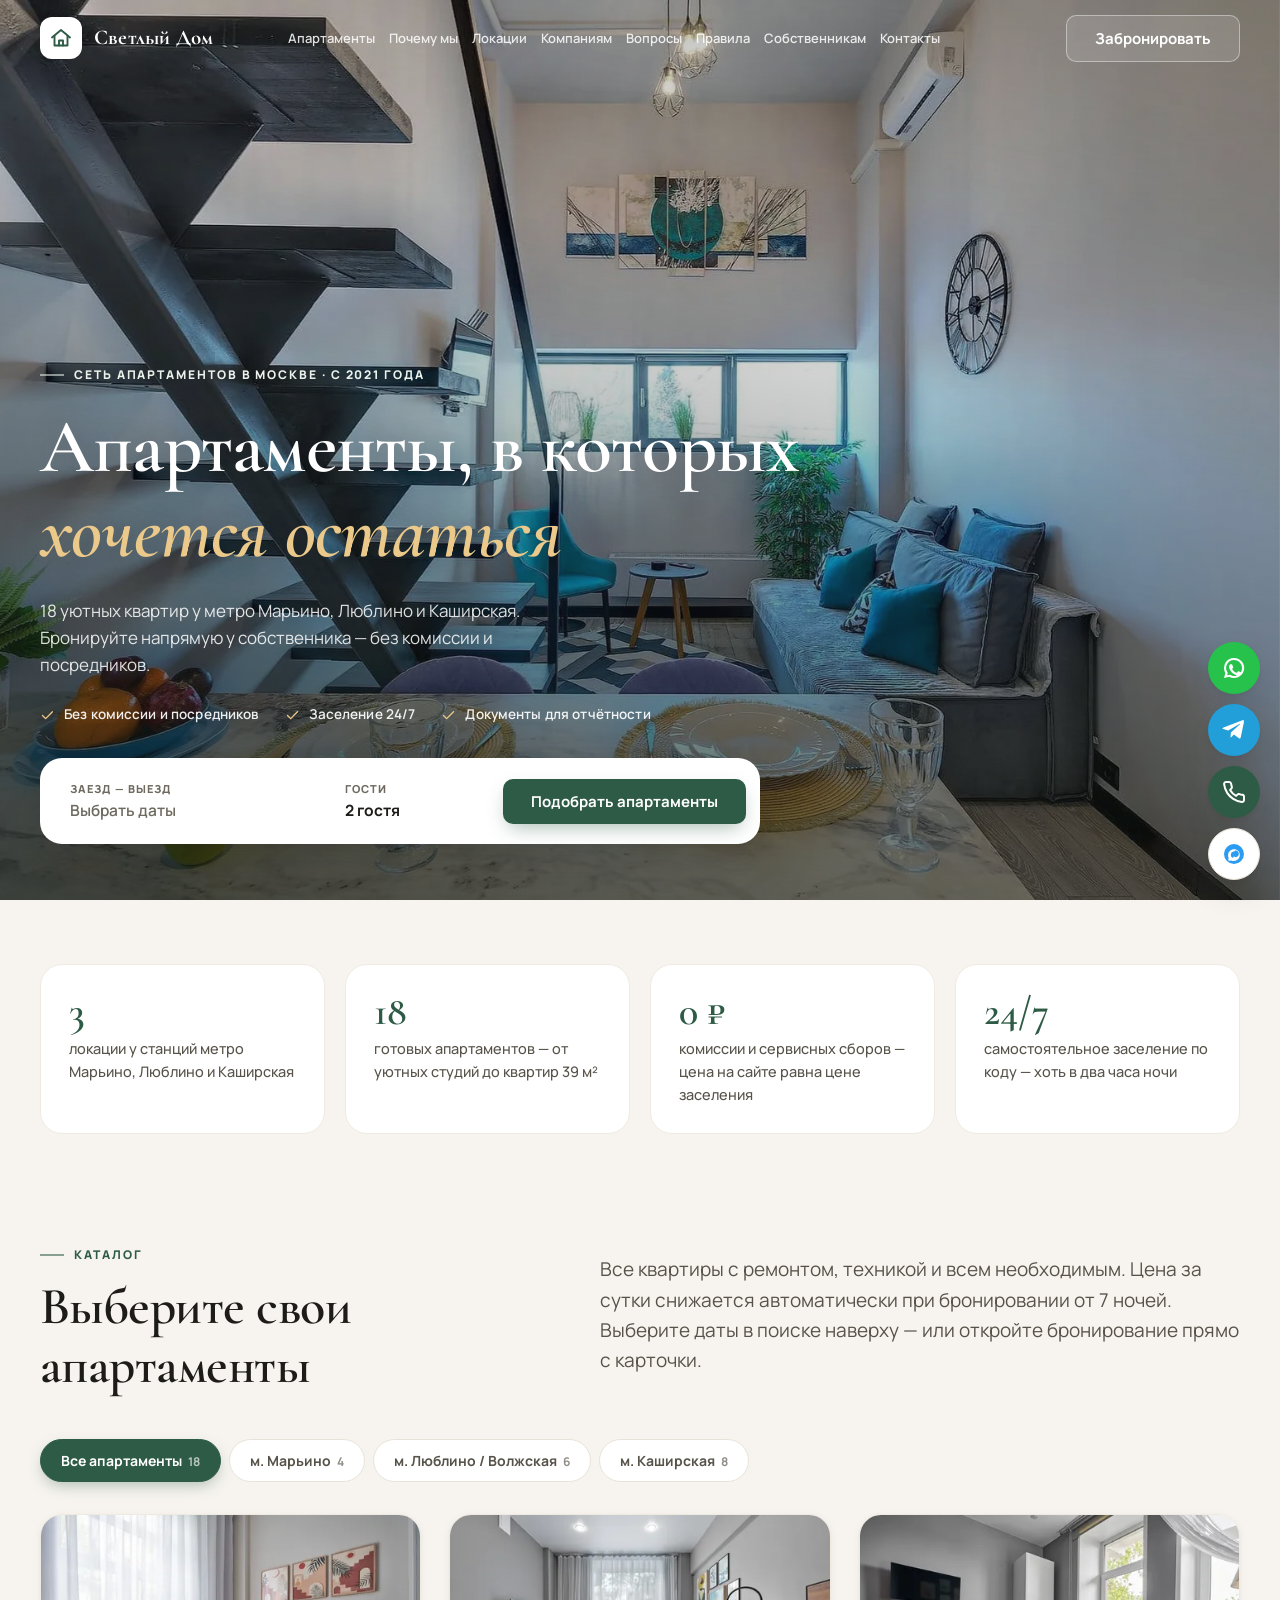
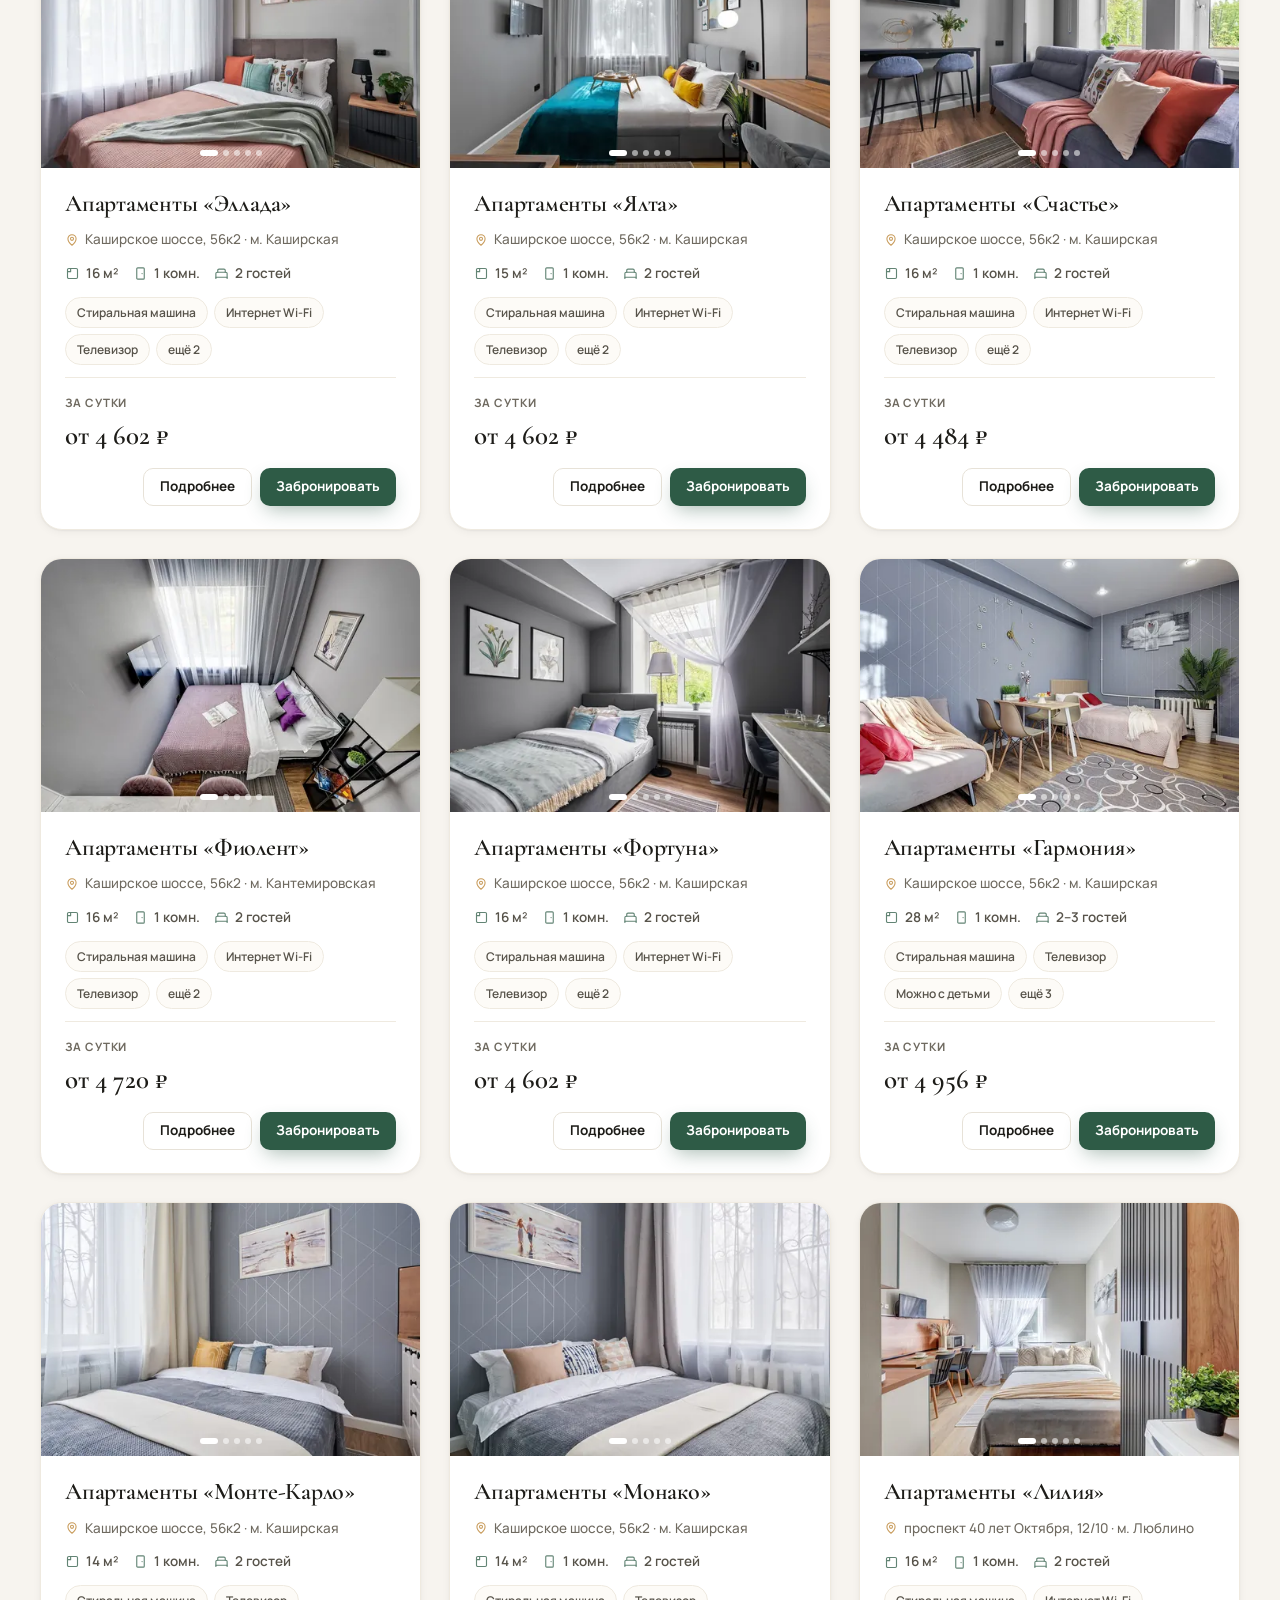
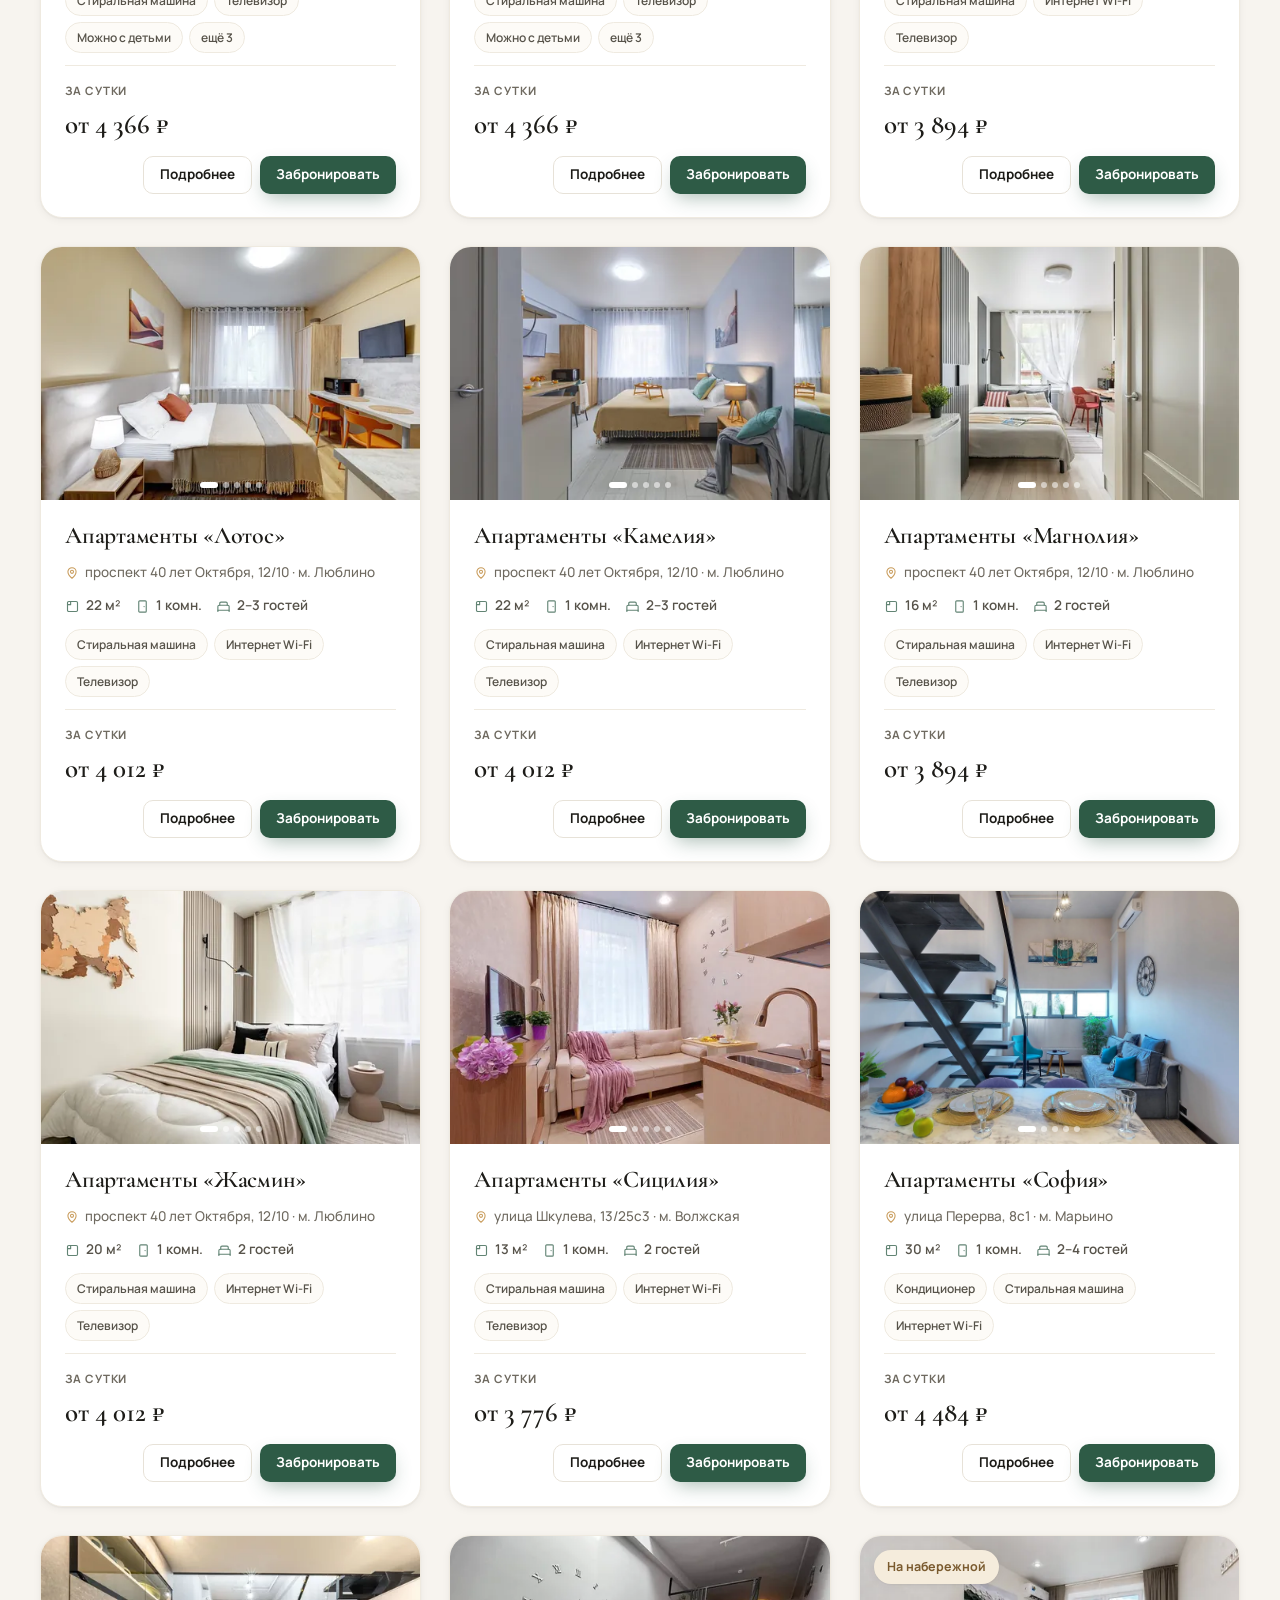
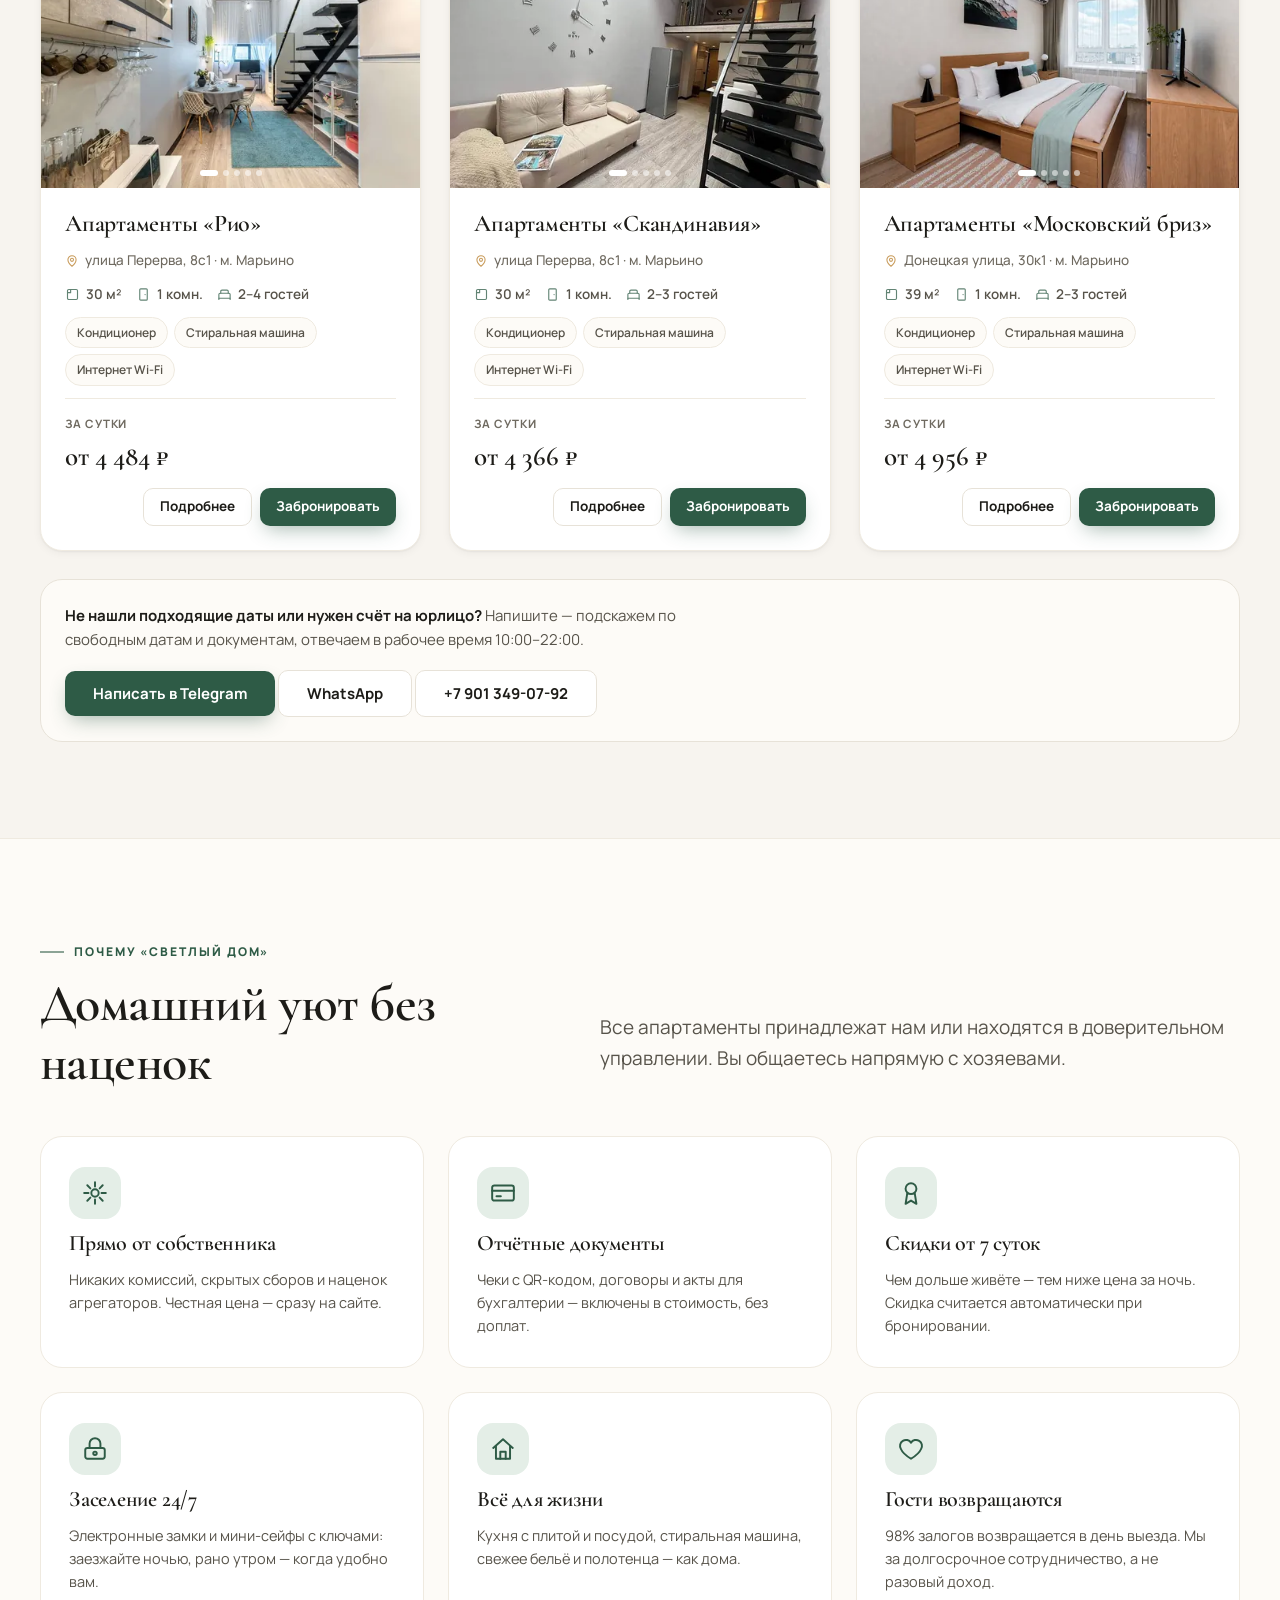
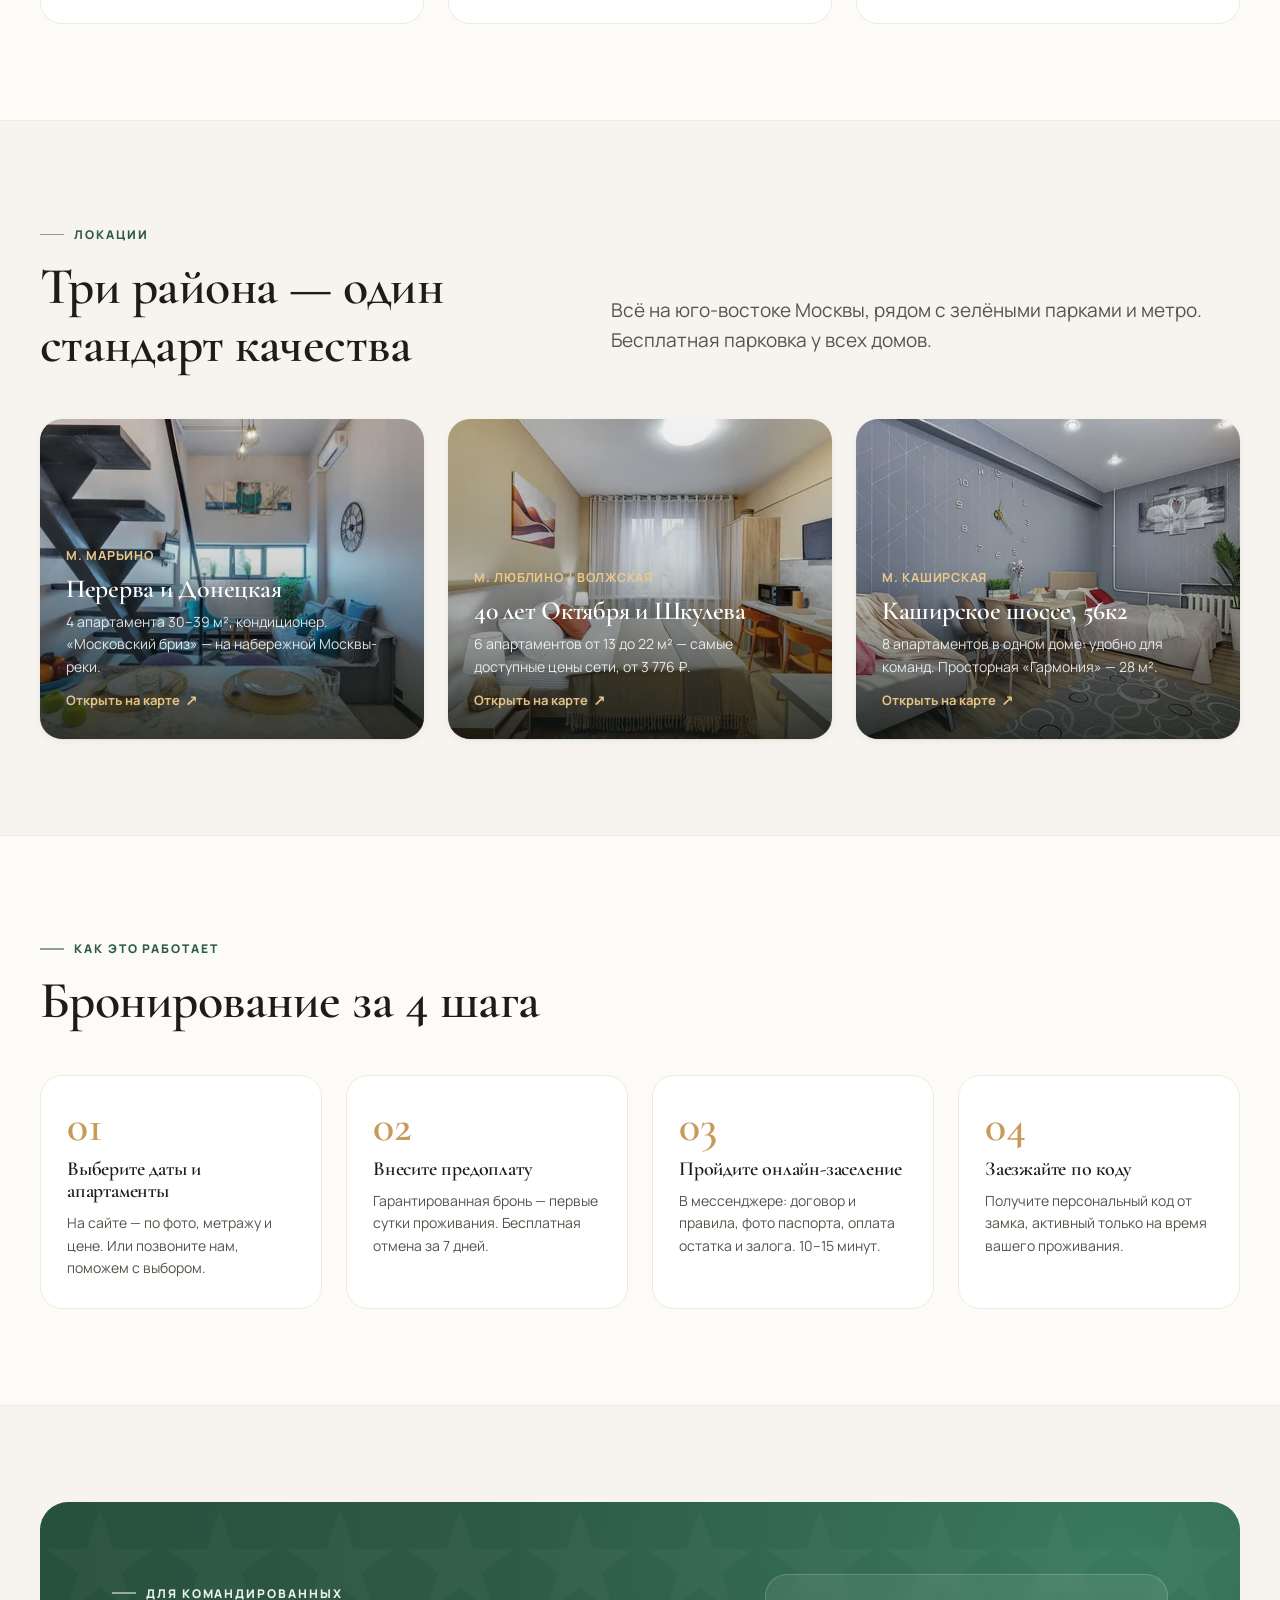
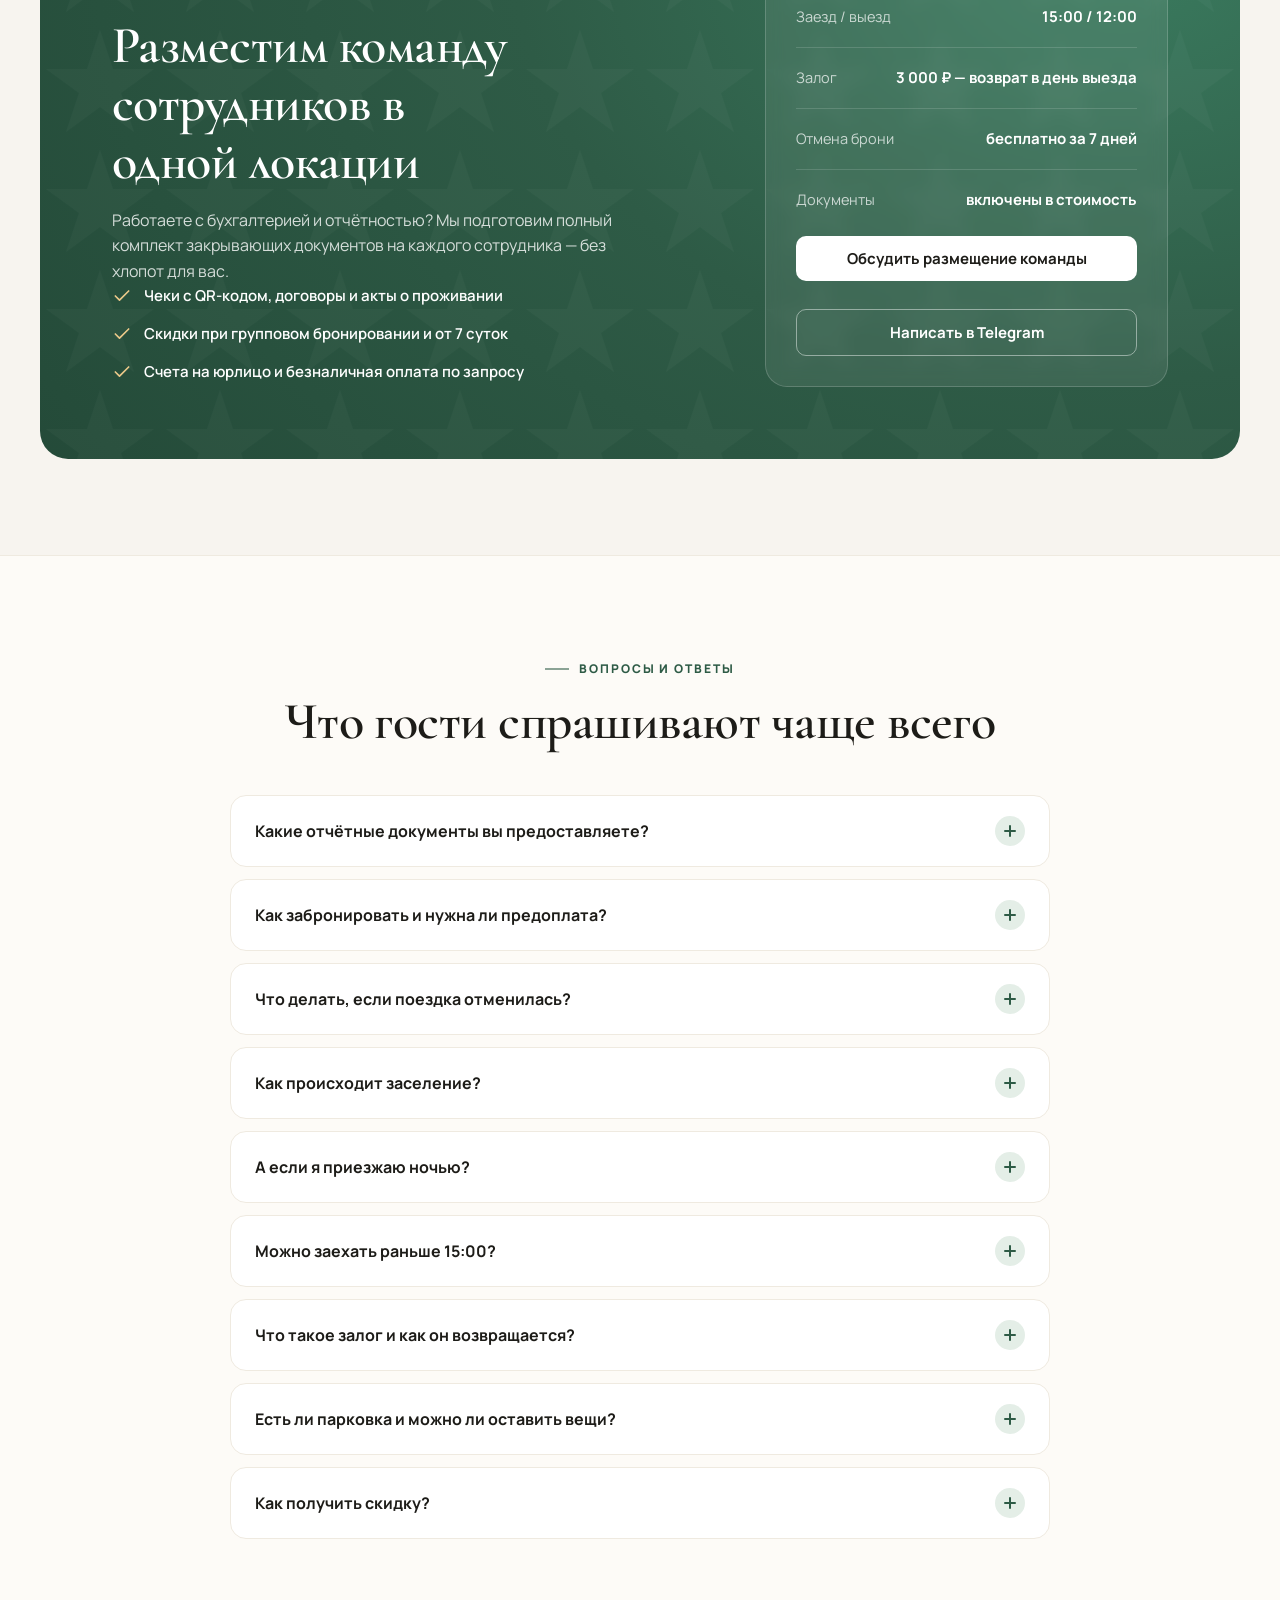
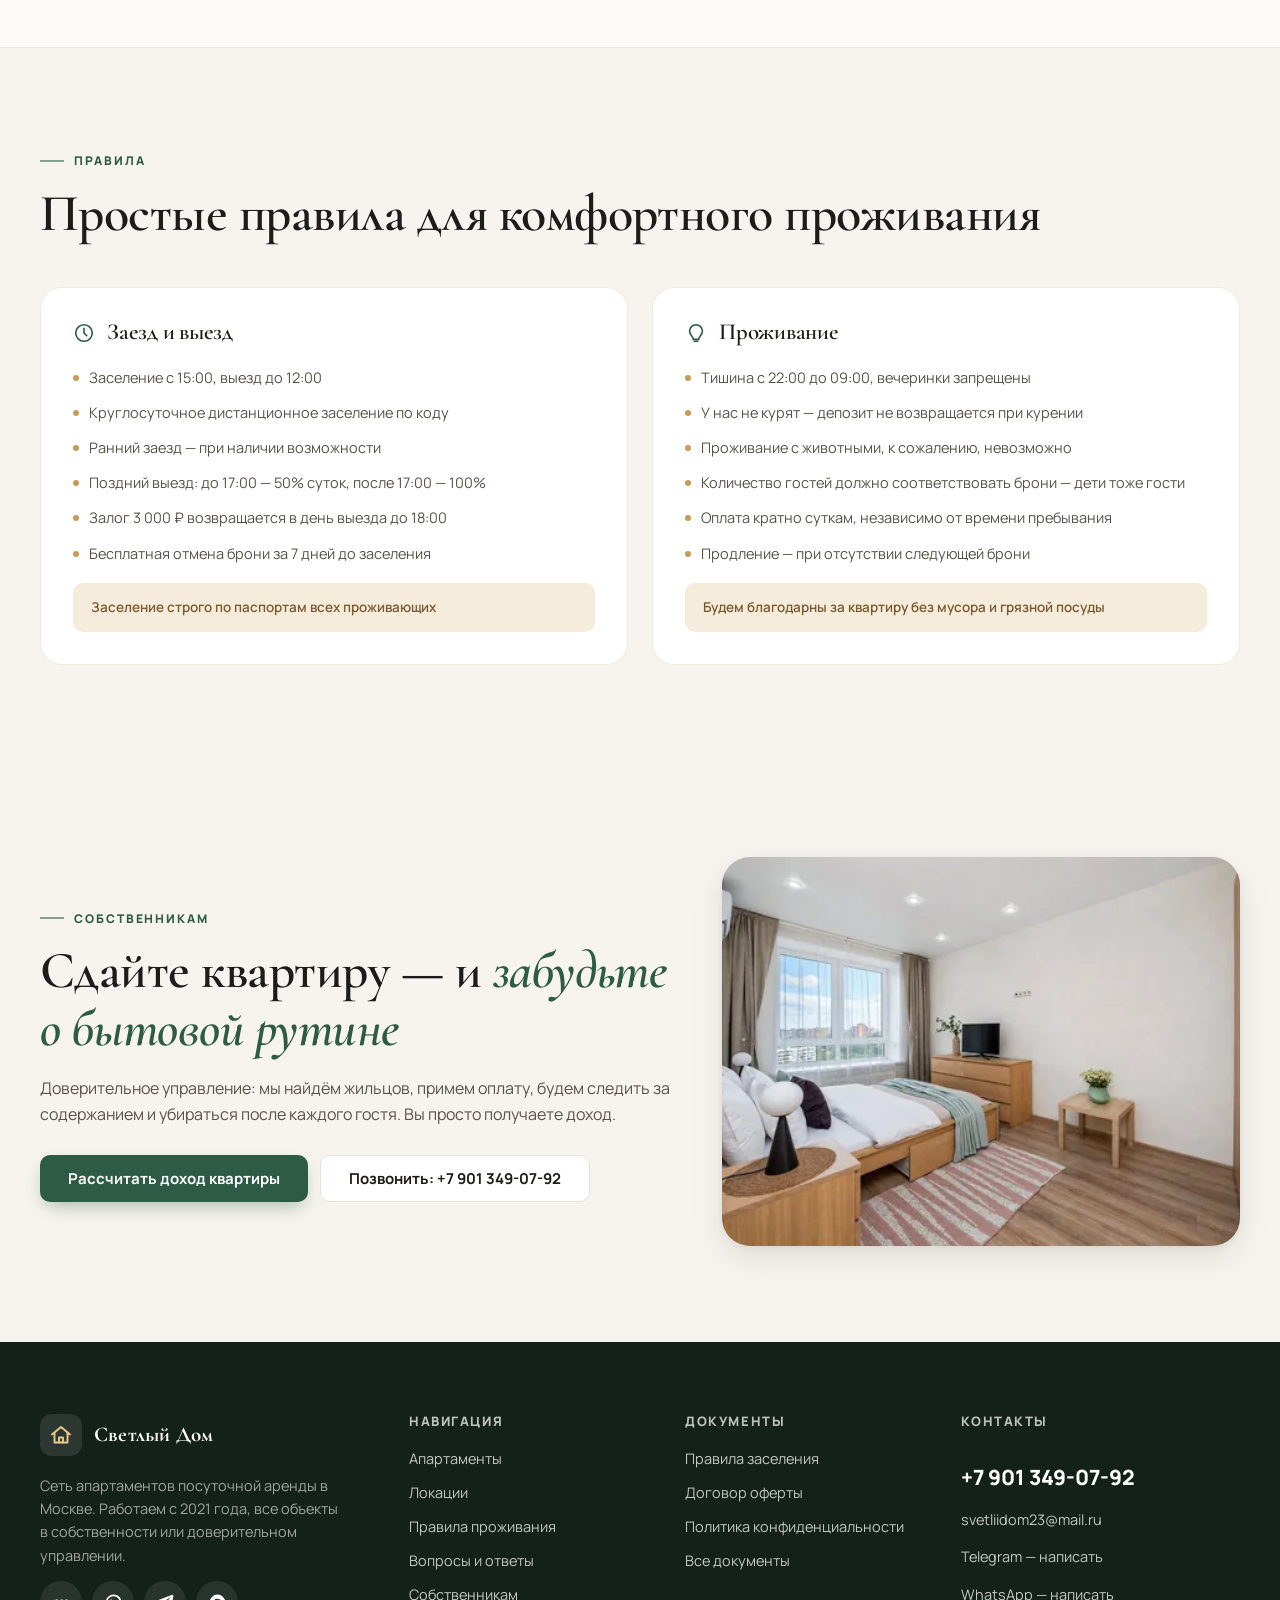
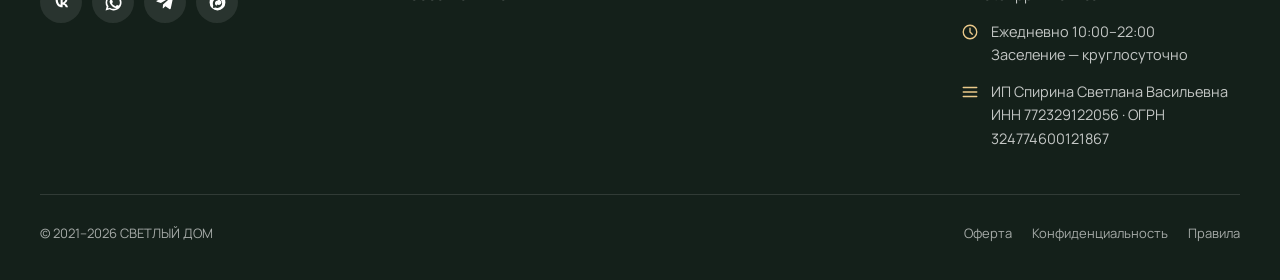
==== commit 55169b83: "единый каталог: бронь через модалку Homereserve, новый порядок разделов, фикс кнопки Telegram" ====
--- a/index.html
+++ b/index.html
@@ -116,18 +116,18 @@
 
     <nav class="header__nav" aria-label="Основная навигация">
       <a href="#apartments">Апартаменты</a>
+      <a href="#benefits">Почему мы</a>
       <a href="#locations">Локации</a>
-      <a href="#benefits">Почему мы</a>
       <a href="#business">Компаниям</a>
+      <a href="#faq">Вопросы</a>
       <a href="#rules">Правила</a>
-      <a href="#faq">Вопросы</a>
       <a href="#owners">Собственникам</a>
       <a href="#contacts">Контакты</a>
     </nav>
 
     <div class="header__right">
       <a class="header__phone" href="tel:+79013490792">+7 901 349-07-92</a>
-      <a href="#booking" class="btn btn--ghost header__cta">Забронировать</a>
+      <a href="#apartments" class="btn btn--ghost header__cta">Забронировать</a>
       <button class="burger" id="burger" aria-label="Открыть меню" aria-expanded="false"><span></span></button>
     </div>
   </div>
@@ -136,17 +136,17 @@
 <!-- Мобильное меню -->
 <div class="mobile-menu" id="mobileMenu" aria-hidden="true">
   <a class="mnav" href="#apartments">Апартаменты</a>
+  <a class="mnav" href="#benefits">Почему мы</a>
   <a class="mnav" href="#locations">Локации</a>
-  <a class="mnav" href="#benefits">Почему мы</a>
   <a class="mnav" href="#business">Компаниям</a>
+  <a class="mnav" href="#faq">Вопросы</a>
   <a class="mnav" href="#rules">Правила</a>
-  <a class="mnav" href="#faq">Вопросы</a>
   <a class="mnav" href="#owners">Собственникам</a>
   <a class="mnav" href="#contacts">Контакты</a>
   <div class="mobile-menu__footer">
     <a href="tel:+79013490792" class="btn btn--primary btn--wide">+7 901 349-07-92</a>
     <a href="https://t.me/+79013490792" target="_blank" rel="noopener" class="btn btn--ghost btn--wide" data-menu-close>Написать в Telegram</a>
-    <a href="#booking" class="btn btn--ghost btn--wide" data-menu-close>Забронировать</a>
+    <a href="#apartments" class="btn btn--ghost btn--wide" data-menu-close>Забронировать</a>
   </div>
 </div>
 
@@ -162,19 +162,19 @@
   <div class="hero__shade"></div>
 
   <div class="container hero__content">
-    <span class="kicker kicker--light hero__kicker reveal">Сеть апартаментов в Москве · с 2021 года</span>
-
-    <h1 class="h-hero reveal" data-delay="1">Апартаменты, в которых <em>хочется остаться</em></h1>
-
-    <p class="hero__lead reveal" data-delay="2">18 уютных квартир у метро Марьино, Люблино и Каширская. Бронируйте напрямую у собственника — без комиссии и посредников.</p>
-
-    <ul class="hero__badges reveal" data-delay="3">
+    <span class="kicker kicker--light hero__kicker">Сеть апартаментов в Москве · с 2021 года</span>
+
+    <h1 class="h-hero">Апартаменты, в которых <em>хочется остаться</em></h1>
+
+    <p class="hero__lead">18 уютных квартир у метро Марьино, Люблино и Каширская. Бронируйте напрямую у собственника — без комиссии и посредников.</p>
+
+    <ul class="hero__badges">
       <li class="badge"><svg viewBox="0 0 24 24" fill="none" stroke="currentColor" stroke-width="2.2" stroke-linecap="round" stroke-linejoin="round"><path d="M20 6 9 17l-5-5"/></svg> Без комиссии и посредников</li>
       <li class="badge"><svg viewBox="0 0 24 24" fill="none" stroke="currentColor" stroke-width="2.2" stroke-linecap="round" stroke-linejoin="round"><path d="M20 6 9 17l-5-5"/></svg> Заселение 24/7</li>
       <li class="badge"><svg viewBox="0 0 24 24" fill="none" stroke="currentColor" stroke-width="2.2" stroke-linecap="round" stroke-linejoin="round"><path d="M20 6 9 17l-5-5"/></svg> Документы для отчётности</li>
     </ul>
 
-    <form class="bookbar reveal" id="bookbar" data-delay="3" autocomplete="off">
+    <form class="bookbar" id="bookbar" autocomplete="off">
       <input type="hidden" name="checkin" id="bb-in">
       <input type="hidden" name="checkout" id="bb-out">
       <input type="hidden" name="guests" id="bb-guests" value="2">
@@ -224,7 +224,7 @@
         <span class="kicker">Каталог</span>
         <h2 class="h-xl" style="margin-top:14px">Выберите свои апартаменты</h2>
       </div>
-      <p class="lead reveal" data-delay="1">Все квартиры с ремонтом, техникой и всем необходимым. Цена за сутки снижается автоматически при бронировании от 7 ночей.</p>
+      <p class="lead reveal" data-delay="1">Все квартиры с ремонтом, техникой и всем необходимым. Цена за сутки снижается автоматически при бронировании от 7 ночей. Выберите даты в поиске наверху — или откройте бронирование прямо с карточки.</p>
     </div>
 
     <div class="filters reveal" id="filters" role="group" aria-label="Фильтр по локациям">
@@ -267,7 +267,7 @@
           </div>
           <div class="card__actions">
             <button class="btn btn--ghost" data-details="ellada">Подробнее</button>
-            <a href="#booking" class="btn btn--primary" data-book="Эллада">Забронировать</a>
+            <button type="button" class="btn btn--primary" data-book-id="211341">Забронировать</button>
           </div>
         </div>
       </div>
@@ -302,7 +302,7 @@
           </div>
           <div class="card__actions">
             <button class="btn btn--ghost" data-details="yalta">Подробнее</button>
-            <a href="#booking" class="btn btn--primary" data-book="Ялта">Забронировать</a>
+            <button type="button" class="btn btn--primary" data-book-id="221453">Забронировать</button>
           </div>
         </div>
       </div>
@@ -337,7 +337,7 @@
           </div>
           <div class="card__actions">
             <button class="btn btn--ghost" data-details="schastye">Подробнее</button>
-            <a href="#booking" class="btn btn--primary" data-book="Счастье">Забронировать</a>
+            <button type="button" class="btn btn--primary" data-book-id="194491">Забронировать</button>
           </div>
         </div>
       </div>
@@ -372,7 +372,7 @@
           </div>
           <div class="card__actions">
             <button class="btn btn--ghost" data-details="fiolent">Подробнее</button>
-            <a href="#booking" class="btn btn--primary" data-book="Фиолент">Забронировать</a>
+            <button type="button" class="btn btn--primary" data-book-id="194502">Забронировать</button>
           </div>
         </div>
       </div>
@@ -407,7 +407,7 @@
           </div>
           <div class="card__actions">
             <button class="btn btn--ghost" data-details="fortuna">Подробнее</button>
-            <a href="#booking" class="btn btn--primary" data-book="Фортуна">Забронировать</a>
+            <button type="button" class="btn btn--primary" data-book-id="175152">Забронировать</button>
           </div>
         </div>
       </div>
@@ -442,7 +442,7 @@
           </div>
           <div class="card__actions">
             <button class="btn btn--ghost" data-details="garmoniya">Подробнее</button>
-            <a href="#booking" class="btn btn--primary" data-book="Гармония">Забронировать</a>
+            <button type="button" class="btn btn--primary" data-book-id="177107">Забронировать</button>
           </div>
         </div>
       </div>
@@ -477,7 +477,7 @@
           </div>
           <div class="card__actions">
             <button class="btn btn--ghost" data-details="monte-karlo">Подробнее</button>
-            <a href="#booking" class="btn btn--primary" data-book="Монте-Карло">Забронировать</a>
+            <button type="button" class="btn btn--primary" data-book-id="177110">Забронировать</button>
           </div>
         </div>
       </div>
@@ -512,7 +512,7 @@
           </div>
           <div class="card__actions">
             <button class="btn btn--ghost" data-details="monako">Подробнее</button>
-            <a href="#booking" class="btn btn--primary" data-book="Монако">Забронировать</a>
+            <button type="button" class="btn btn--primary" data-book-id="228281">Забронировать</button>
           </div>
         </div>
       </div>
@@ -547,7 +547,7 @@
           </div>
           <div class="card__actions">
             <button class="btn btn--ghost" data-details="liliya">Подробнее</button>
-            <a href="#booking" class="btn btn--primary" data-book="Лилия">Забронировать</a>
+            <button type="button" class="btn btn--primary" data-book-id="249949">Забронировать</button>
           </div>
         </div>
       </div>
@@ -582,7 +582,7 @@
           </div>
           <div class="card__actions">
             <button class="btn btn--ghost" data-details="lotos">Подробнее</button>
-            <a href="#booking" class="btn btn--primary" data-book="Лотос">Забронировать</a>
+            <button type="button" class="btn btn--primary" data-book-id="268020">Забронировать</button>
           </div>
         </div>
       </div>
@@ -617,7 +617,7 @@
           </div>
           <div class="card__actions">
             <button class="btn btn--ghost" data-details="kameliya">Подробнее</button>
-            <a href="#booking" class="btn btn--primary" data-book="Камелия">Забронировать</a>
+            <button type="button" class="btn btn--primary" data-book-id="154055">Забронировать</button>
           </div>
         </div>
       </div>
@@ -652,7 +652,7 @@
           </div>
           <div class="card__actions">
             <button class="btn btn--ghost" data-details="magnoliya">Подробнее</button>
-            <a href="#booking" class="btn btn--primary" data-book="Магнолия">Забронировать</a>
+            <button type="button" class="btn btn--primary" data-book-id="154038">Забронировать</button>
           </div>
         </div>
       </div>
@@ -687,7 +687,7 @@
           </div>
           <div class="card__actions">
             <button class="btn btn--ghost" data-details="zhasmin">Подробнее</button>
-            <a href="#booking" class="btn btn--primary" data-book="Жасмин">Забронировать</a>
+            <button type="button" class="btn btn--primary" data-book-id="165638">Забронировать</button>
           </div>
         </div>
       </div>
@@ -722,7 +722,7 @@
           </div>
           <div class="card__actions">
             <button class="btn btn--ghost" data-details="siciliya">Подробнее</button>
-            <a href="#booking" class="btn btn--primary" data-book="Сицилия">Забронировать</a>
+            <button type="button" class="btn btn--primary" data-book-id="154037">Забронировать</button>
           </div>
         </div>
       </div>
@@ -757,7 +757,7 @@
           </div>
           <div class="card__actions">
             <button class="btn btn--ghost" data-details="sofiya">Подробнее</button>
-            <a href="#booking" class="btn btn--primary" data-book="София">Забронировать</a>
+            <button type="button" class="btn btn--primary" data-book-id="154048">Забронировать</button>
           </div>
         </div>
       </div>
@@ -792,7 +792,7 @@
           </div>
           <div class="card__actions">
             <button class="btn btn--ghost" data-details="rio">Подробнее</button>
-            <a href="#booking" class="btn btn--primary" data-book="Рио">Забронировать</a>
+            <button type="button" class="btn btn--primary" data-book-id="154040">Забронировать</button>
           </div>
         </div>
       </div>
@@ -827,7 +827,7 @@
           </div>
           <div class="card__actions">
             <button class="btn btn--ghost" data-details="skandinaviya">Подробнее</button>
-            <a href="#booking" class="btn btn--primary" data-book="Скандинавия">Забронировать</a>
+            <button type="button" class="btn btn--primary" data-book-id="154044">Забронировать</button>
           </div>
         </div>
       </div>
@@ -862,13 +862,22 @@
           </div>
           <div class="card__actions">
             <button class="btn btn--ghost" data-details="moskovskiy-briz">Подробнее</button>
-            <a href="#booking" class="btn btn--primary" data-book="Московский бриз">Забронировать</a>
+            <button type="button" class="btn btn--primary" data-book-id="367051">Забронировать</button>
           </div>
         </div>
       </div>
     </article>
 <!-- STATIC_CARDS_END -->
 </div>
+
+    <div class="catalog-help reveal">
+      <p><b>Не нашли подходящие даты или нужен счёт на юрлицо?</b> Напишите — подскажем по свободным датам и документам, отвечаем в рабочее время 10:00–22:00.</p>
+      <div class="catalog-help__btns">
+        <a class="btn btn--primary" href="https://t.me/+79013490792" target="_blank" rel="noopener">Написать в Telegram</a>
+        <a class="btn btn--ghost" href="https://wa.me/79013490792" target="_blank" rel="noopener">WhatsApp</a>
+        <a class="btn btn--ghost" href="tel:+79013490792">+7 901 349-07-92</a>
+      </div>
+    </div>
   </div>
 </section>
 
@@ -913,6 +922,96 @@
         <span class="benefit__ico"><svg viewBox="0 0 24 24" fill="none" stroke="currentColor" stroke-width="1.8" stroke-linecap="round" stroke-linejoin="round"><path d="M12 21s-7.5-4.6-9.3-9A5.4 5.4 0 0 1 12 6.2 5.4 5.4 0 0 1 21.3 12c-1.8 4.4-9.3 9-9.3 9z"/></svg></span>
         <h3>Гости возвращаются</h3>
         <p>98% залогов возвращается в день выезда. Мы за долгосрочное сотрудничество, а не разовый доход.</p>
+      </div>
+    </div>
+  </div>
+</section>
+
+<!-- ================= Локации ================= -->
+<section class="section" id="locations">
+  <div class="container">
+    <div class="section__head">
+      <div class="reveal">
+        <span class="kicker">Локации</span>
+        <h2 class="h-xl" style="margin-top:14px">Три района — один стандарт качества</h2>
+      </div>
+      <p class="lead reveal" data-delay="1">Всё на юго-востоке Москвы, рядом с зелёными парками и метро. Бесплатная парковка у всех домов.</p>
+    </div>
+
+    <div class="locations">
+      <div class="loc reveal">
+        <picture>
+          <source type="image/webp" srcset="images/apartments/sofiya/1-480.webp 480w, images/apartments/sofiya/1-960.webp 960w" sizes="(max-width: 960px) 92vw, 33vw">
+          <img src="images/apartments/sofiya/1.jpg" alt="Апартаменты у метро Марьино" loading="lazy" decoding="async" width="2000" height="1334">
+        </picture>
+        <div class="loc__shade"></div>
+        <div class="loc__body">
+          <span class="loc__metro">м. Марьино</span>
+          <h3>Перерва и Донецкая</h3>
+          <p>4 апартамента 30–39 м², кондиционер. «Московский бриз» — на набережной Москвы-реки.</p>
+          <a class="loc__map" href="https://yandex.ru/maps/?text=Москва, улица Перерва, 8с1" target="_blank" rel="noopener">Открыть на карте<span class="loc__map-arrow" aria-hidden="true">↗</span></a>
+        </div>
+      </div>
+      <div class="loc reveal" data-delay="1">
+        <picture>
+          <source type="image/webp" srcset="images/apartments/lotos/1-480.webp 480w, images/apartments/lotos/1-960.webp 960w" sizes="(max-width: 960px) 92vw, 33vw">
+          <img src="images/apartments/lotos/1.jpg" alt="Апартаменты у метро Люблино" loading="lazy" decoding="async" width="2000" height="1334">
+        </picture>
+        <div class="loc__shade"></div>
+        <div class="loc__body">
+          <span class="loc__metro">м. Люблино / Волжская</span>
+          <h3>40 лет Октября и Шкулева</h3>
+          <p>6 апартаментов от 13 до 22 м² — самые доступные цены сети, от 3 776 ₽.</p>
+          <a class="loc__map" href="https://yandex.ru/maps/?text=Москва, проспект 40 лет Октября, 12/10" target="_blank" rel="noopener">Открыть на карте<span class="loc__map-arrow" aria-hidden="true">↗</span></a>
+        </div>
+      </div>
+      <div class="loc reveal" data-delay="2">
+        <picture>
+          <source type="image/webp" srcset="images/apartments/garmoniya/1-480.webp 480w, images/apartments/garmoniya/1-960.webp 960w" sizes="(max-width: 960px) 92vw, 33vw">
+          <img src="images/apartments/garmoniya/1.jpg" alt="Апартаменты у метро Каширская" loading="lazy" decoding="async" width="2000" height="1334">
+        </picture>
+        <div class="loc__shade"></div>
+        <div class="loc__body">
+          <span class="loc__metro">м. Каширская</span>
+          <h3>Каширское шоссе, 56к2</h3>
+          <p>8 апартаментов в одном доме: удобно для команд. Просторная «Гармония» — 28 м².</p>
+          <a class="loc__map" href="https://yandex.ru/maps/?text=Москва, Каширское шоссе, 56к2" target="_blank" rel="noopener">Открыть на карте<span class="loc__map-arrow" aria-hidden="true">↗</span></a>
+        </div>
+      </div>
+    </div>
+  </div>
+</section>
+
+<!-- ================= Как забронировать ================= -->
+<section class="section section--tint" id="how">
+  <div class="container">
+    <div class="section__head">
+      <div class="reveal">
+        <span class="kicker">Как это работает</span>
+        <h2 class="h-xl" style="margin-top:14px">Бронирование за 4 шага</h2>
+      </div>
+    </div>
+
+    <div class="steps">
+      <div class="step reveal">
+        <span class="step__num">01</span>
+        <h3>Выберите даты и апартаменты</h3>
+        <p>На сайте — по фото, метражу и цене. Или позвоните нам, поможем с выбором.</p>
+      </div>
+      <div class="step reveal" data-delay="1">
+        <span class="step__num">02</span>
+        <h3>Внесите предоплату</h3>
+        <p>Гарантированная бронь — первые сутки проживания. Бесплатная отмена за 7 дней.</p>
+      </div>
+      <div class="step reveal" data-delay="2">
+        <span class="step__num">03</span>
+        <h3>Пройдите онлайн-заселение</h3>
+        <p>В мессенджере: договор и правила, фото паспорта, оплата остатка и залога. 10–15 минут.</p>
+      </div>
+      <div class="step reveal" data-delay="3">
+        <span class="step__num">04</span>
+        <h3>Заезжайте по коду</h3>
+        <p>Получите персональный код от замка, активный только на время вашего проживания.</p>
       </div>
     </div>
   </div>
@@ -942,97 +1041,7 @@
           <hr>
           <div class="row"><span>Документы</span><b>включены в стоимость</b></div>
           <a href="tel:+79013490792" class="btn btn--light btn--wide" style="margin-top:6px">Обсудить размещение команды</a>
-          <a href="https://t.me/+79013490792" target="_blank" rel="noopener" class="btn btn--ghost btn--wide" style="margin-top:10px;color:#fff;border-color:rgba(255,255,255,.4)">Написать в Telegram</a>
-        </div>
-      </div>
-    </div>
-  </div>
-</section>
-
-<!-- ================= Как забронировать ================= -->
-<section class="section section--tint" id="how">
-  <div class="container">
-    <div class="section__head">
-      <div class="reveal">
-        <span class="kicker">Как это работает</span>
-        <h2 class="h-xl" style="margin-top:14px">Бронирование за 4 шага</h2>
-      </div>
-    </div>
-
-    <div class="steps">
-      <div class="step reveal">
-        <span class="step__num">01</span>
-        <h3>Выберите даты и апартаменты</h3>
-        <p>На сайте — по фото, метражу и цене. Или позвоните нам, поможем с выбором.</p>
-      </div>
-      <div class="step reveal" data-delay="1">
-        <span class="step__num">02</span>
-        <h3>Внесите предоплату</h3>
-        <p>Гарантированная бронь — первые сутки проживания. Бесплатная отмена за 7 дней.</p>
-      </div>
-      <div class="step reveal" data-delay="2">
-        <span class="step__num">03</span>
-        <h3>Пройдите онлайн-заселение</h3>
-        <p>В мессенджере: договор и правила, фото паспорта, оплата остатка и залога. 10–15 минут.</p>
-      </div>
-      <div class="step reveal" data-delay="3">
-        <span class="step__num">04</span>
-        <h3>Заезжайте по коду</h3>
-        <p>Получите персональный код от замка, активный только на время вашего проживания.</p>
-      </div>
-    </div>
-  </div>
-</section>
-
-<!-- ================= Локации ================= -->
-<section class="section" id="locations">
-  <div class="container">
-    <div class="section__head">
-      <div class="reveal">
-        <span class="kicker">Локации</span>
-        <h2 class="h-xl" style="margin-top:14px">Три района — один стандарт качества</h2>
-      </div>
-      <p class="lead reveal" data-delay="1">Всё на юго-востоке Москвы, рядом с зелёными парками и метро. Бесплатная парковка у всех домов.</p>
-    </div>
-
-    <div class="locations">
-      <div class="loc reveal">
-        <picture>
-          <source type="image/webp" srcset="images/apartments/sofiya/1-480.webp 480w, images/apartments/sofiya/1-960.webp 960w" sizes="(max-width: 960px) 92vw, 33vw">
-          <img src="images/apartments/sofiya/1.jpg" alt="Апартаменты у метро Марьино" loading="lazy" decoding="async" width="2000" height="1334">
-        </picture>
-        <div class="loc__shade"></div>
-        <div class="loc__body">
-          <span class="loc__metro">м. Марьино</span>
-          <h3>Перерва и Донецкая</h3>
-          <p>4 апартамента 30–39 м², кондиционер. «Московский бриз» — на набережной Москвы-реки.</p>
-          <a class="loc__map" href="https://yandex.ru/maps/?text=Москва, улица Перерва, 8с1" target="_blank" rel="noopener">Открыть на карте<span class="loc__map-arrow" aria-hidden="true">↗</span></a>
-        </div>
-      </div>
-      <div class="loc reveal" data-delay="1">
-        <picture>
-          <source type="image/webp" srcset="images/apartments/lotos/1-480.webp 480w, images/apartments/lotos/1-960.webp 960w" sizes="(max-width: 960px) 92vw, 33vw">
-          <img src="images/apartments/lotos/1.jpg" alt="Апартаменты у метро Люблино" loading="lazy" decoding="async" width="2000" height="1334">
-        </picture>
-        <div class="loc__shade"></div>
-        <div class="loc__body">
-          <span class="loc__metro">м. Люблино / Волжская</span>
-          <h3>40 лет Октября и Шкулева</h3>
-          <p>6 апартаментов от 13 до 22 м² — самые доступные цены сети, от 3 776 ₽.</p>
-          <a class="loc__map" href="https://yandex.ru/maps/?text=Москва, проспект 40 лет Октября, 12/10" target="_blank" rel="noopener">Открыть на карте<span class="loc__map-arrow" aria-hidden="true">↗</span></a>
-        </div>
-      </div>
-      <div class="loc reveal" data-delay="2">
-        <picture>
-          <source type="image/webp" srcset="images/apartments/garmoniya/1-480.webp 480w, images/apartments/garmoniya/1-960.webp 960w" sizes="(max-width: 960px) 92vw, 33vw">
-          <img src="images/apartments/garmoniya/1.jpg" alt="Апартаменты у метро Каширская" loading="lazy" decoding="async" width="2000" height="1334">
-        </picture>
-        <div class="loc__shade"></div>
-        <div class="loc__body">
-          <span class="loc__metro">м. Каширская</span>
-          <h3>Каширское шоссе, 56к2</h3>
-          <p>8 апартаментов в одном доме: удобно для команд. Просторная «Гармония» — 28 м².</p>
-          <a class="loc__map" href="https://yandex.ru/maps/?text=Москва, Каширское шоссе, 56к2" target="_blank" rel="noopener">Открыть на карте<span class="loc__map-arrow" aria-hidden="true">↗</span></a>
+          <a href="https://t.me/+79013490792" target="_blank" rel="noopener" class="btn btn--outline-light btn--wide" style="margin-top:10px">Написать в Telegram</a>
         </div>
       </div>
     </div>
@@ -1151,42 +1160,6 @@
           <li>Продление — при отсутствии следующей брони</li>
         </ul>
         <div class="rules__note">Будем благодарны за квартиру без мусора и грязной посуды</div>
-      </div>
-    </div>
-  </div>
-</section>
-
-<!-- ================= Бронирование (виджет) ================= -->
-<section class="section booking" id="booking">
-  <div class="container">
-    <div class="section__head">
-      <div class="reveal">
-        <span class="kicker">Онлайн-бронирование</span>
-        <h2 class="h-xl" style="margin-top:14px">Проверьте даты и забронируйте</h2>
-      </div>
-      <p class="lead reveal" data-delay="1">Свободные апартаменты на ваши даты, точные цены со скидками — расчёт мгновенный.</p>
-    </div>
-
-    <div class="booking__hint reveal">
-      <span class="mini">⚡ Мгновенное подтверждение</span>
-      <span class="mini">🔒 Оплата на карте</span>
-      <span class="mini">↩️ Бесплатная отмена за 7 дней</span>
-    </div>
-
-    <div class="booking__frame reveal">
-      <!-- Виджет бронирования Homereserve: подгружается лениво, когда блок приблизился к экрану -->
-      <div id="hr-widget"></div>
-      <noscript>
-        <p class="booking__noscript">Для онлайн-бронирования включите JavaScript или напишите нам в Telegram / WhatsApp — подберём даты и посчитаем стоимость.</p>
-      </noscript>
-    </div>
-
-    <div class="booking__help reveal">
-      <p><b>Не нашли подходящие даты или нужен счёт на юрлицо?</b> Напишите — подскажем по свободным датам и документам, отвечаем в рабочее время 10:00–22:00.</p>
-      <div class="booking__help-btns">
-        <a class="btn btn--primary" href="https://t.me/+79013490792" target="_blank" rel="noopener">Написать в Telegram</a>
-        <a class="btn btn--ghost" href="https://wa.me/79013490792" target="_blank" rel="noopener">WhatsApp</a>
-        <a class="btn btn--ghost" href="tel:+79013490792">+7 901 349-07-92</a>
       </div>
     </div>
   </div>
@@ -1320,6 +1293,11 @@
   </a>
 </aside>
 
+<!-- Скрытый виджет Homereserve: только источник официальной модалки бронирования -->
+<div class="hr-widget-shell" aria-hidden="true" inert>
+  <div id="hr-widget"></div>
+</div>
+
 <script src="js/data.js?v=7"></script>
 <script src="js/app.js?v=17"></script>
 </body>
--- a/css/style.css
+++ b/css/style.css
@@ -1862,23 +1862,8 @@
 
 /* ---------- Секция бронирования (виджет) ---------- */
 
-.booking { background: var(--surface-warm); border-block: 1px solid var(--line-soft); }
-
-.booking__frame {
-  background: var(--surface);
-  border: 1px solid var(--line-soft);
-  border-radius: var(--r-xl);
-  box-shadow: var(--shadow-md);
-  padding: clamp(16px, 3vw, 40px);
-  min-height: 420px;
-}
-
-.booking__hint {
-  display: flex;
-  flex-wrap: wrap;
-  gap: 10px;
-  margin-bottom: 22px;
-}
+
+
 
 /* ---------- Footer ---------- */
 
@@ -2314,9 +2299,8 @@
 .loc__map-arrow { font-size: 15px; line-height: 1; }
 
 /* Подсказка под виджетом бронирования */
-.booking__noscript { color: var(--ink-soft); font-size: 15px; padding: 24px; margin: 0; }
-
-.booking__help {
+
+.catalog-help {
   margin-top: 28px;
   padding: 24px;
   border: 1px solid var(--line);
@@ -2328,15 +2312,15 @@
   justify-content: space-between;
   gap: 18px;
 }
-.booking__help p { margin: 0; color: var(--ink-soft); font-size: 15px; max-width: 640px; }
-.booking__help p b { color: var(--ink); }
-.booking__help-btns { display: flex; flex-wrap: wrap; gap: 10px; }
+.catalog-help p { margin: 0; color: var(--ink-soft); font-size: 15px; max-width: 640px; }
+.catalog-help p b { color: var(--ink); }
+.catalog-help-btns { display: flex; flex-wrap: wrap; gap: 10px; }
 
 @media (max-width: 640px) {
   .slider__btn { width: 44px; height: 44px; }
-  .booking__help { padding: 20px; }
-  .booking__help-btns { width: 100%; }
-  .booking__help-btns .btn { flex: 1 1 auto; }
+  .catalog-help { padding: 20px; }
+  .catalog-help-btns { width: 100%; }
+  .catalog-help-btns .btn { flex: 1 1 auto; }
   .skip-link { left: 10px; }
 
   /* На первом экране телефона плавающие кнопки перекрывают кнопку брони.
@@ -2353,3 +2337,22 @@
     transform: none;
   }
 }
+
+/* ---------- Скрытый контейнер Homereserve (источник модалки брони) ---------- */
+
+.hr-widget-shell {
+  position: absolute;
+  left: -10000px;
+  top: 0;
+  width: 400px;
+  height: 800px;
+  overflow: hidden;
+  pointer-events: none;
+}
+
+/* Кнопка «Забронировать», пока грузится виджет бронирования */
+.btn.is-loading {
+  opacity: .72;
+  cursor: progress;
+  pointer-events: none;
+}
